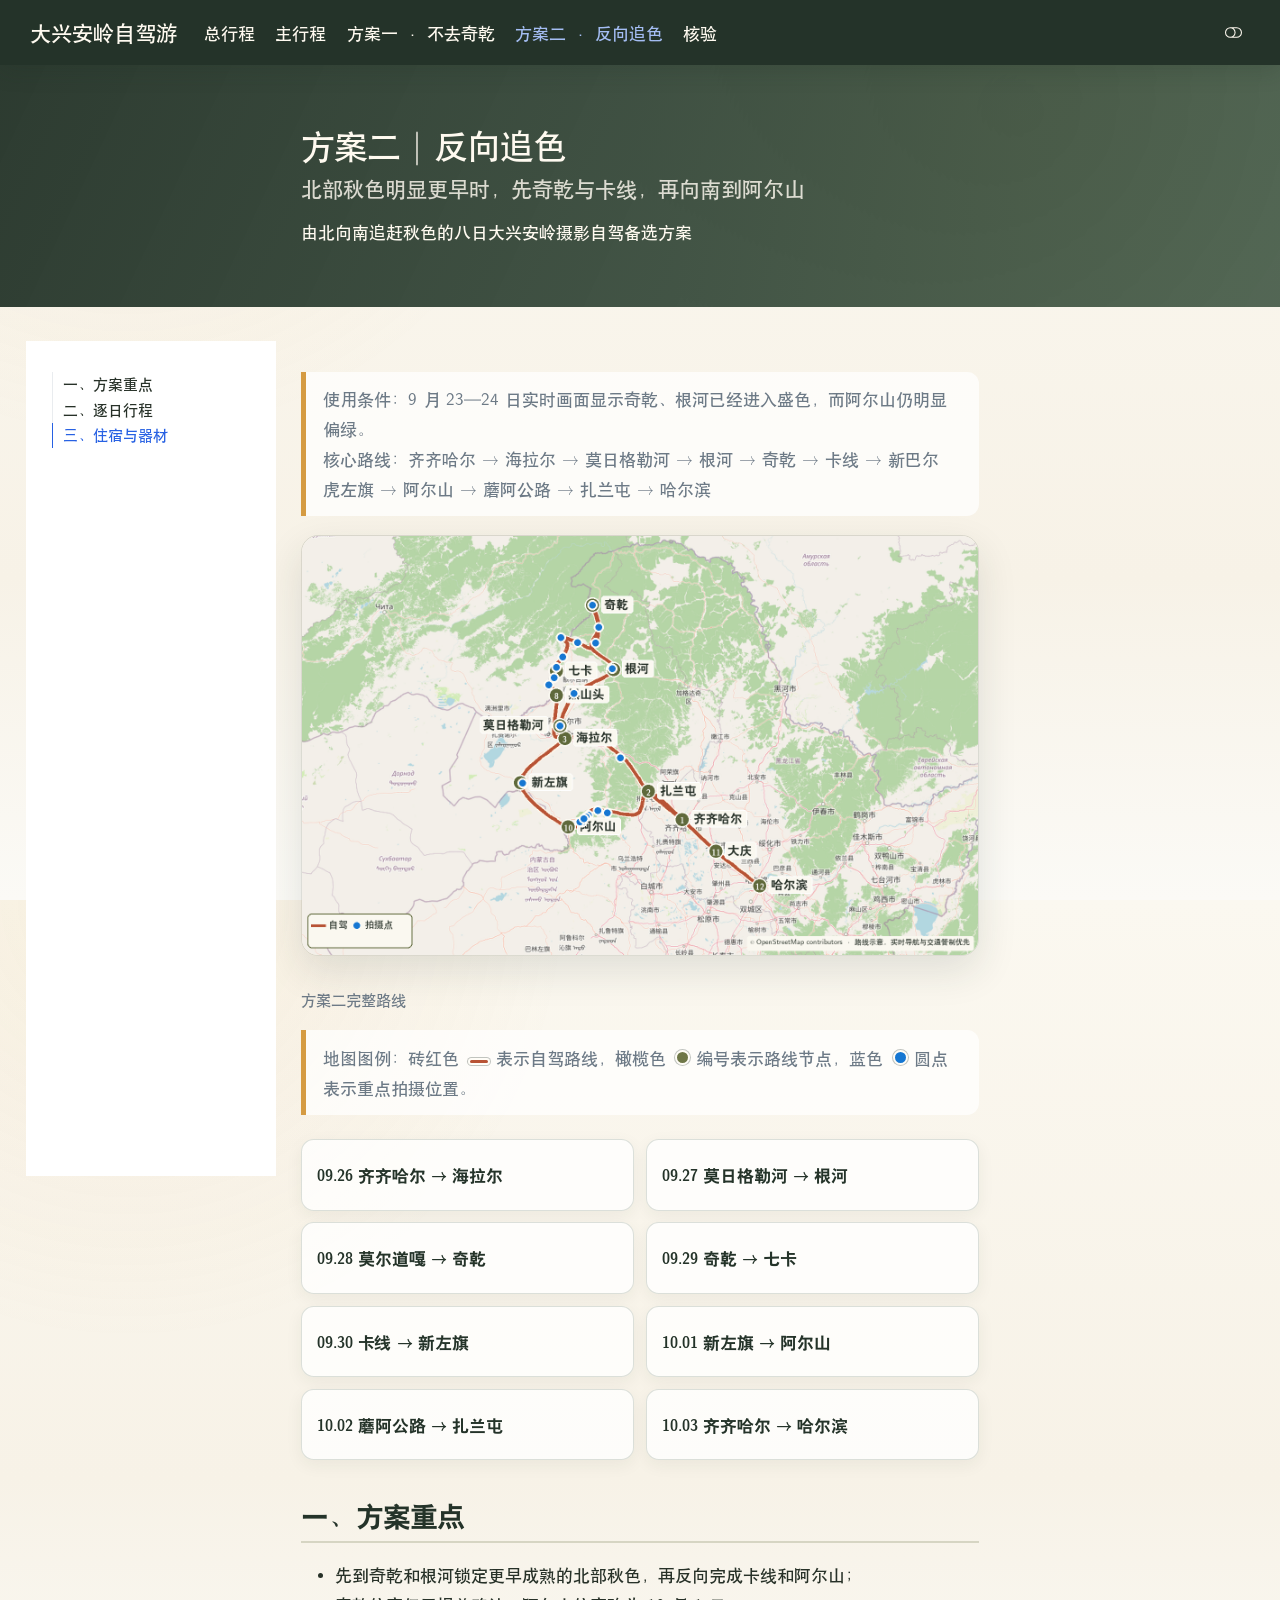
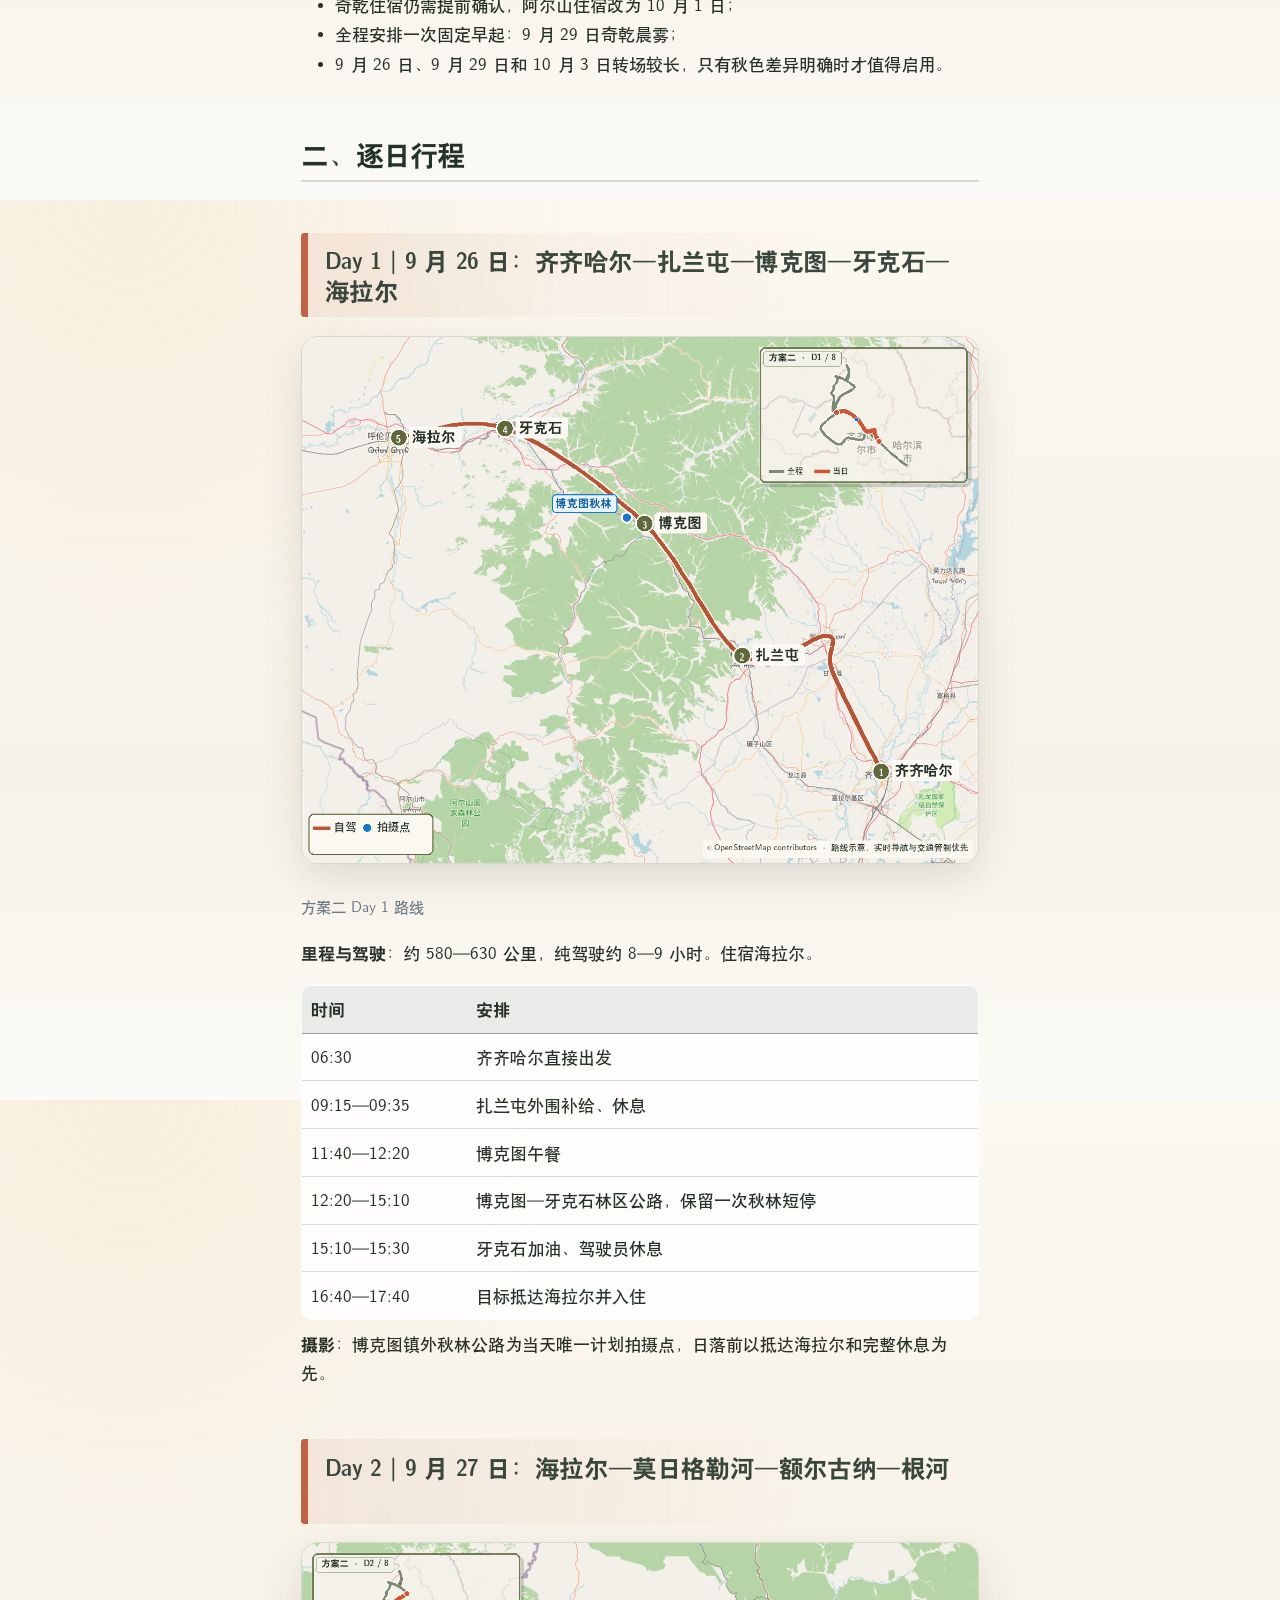
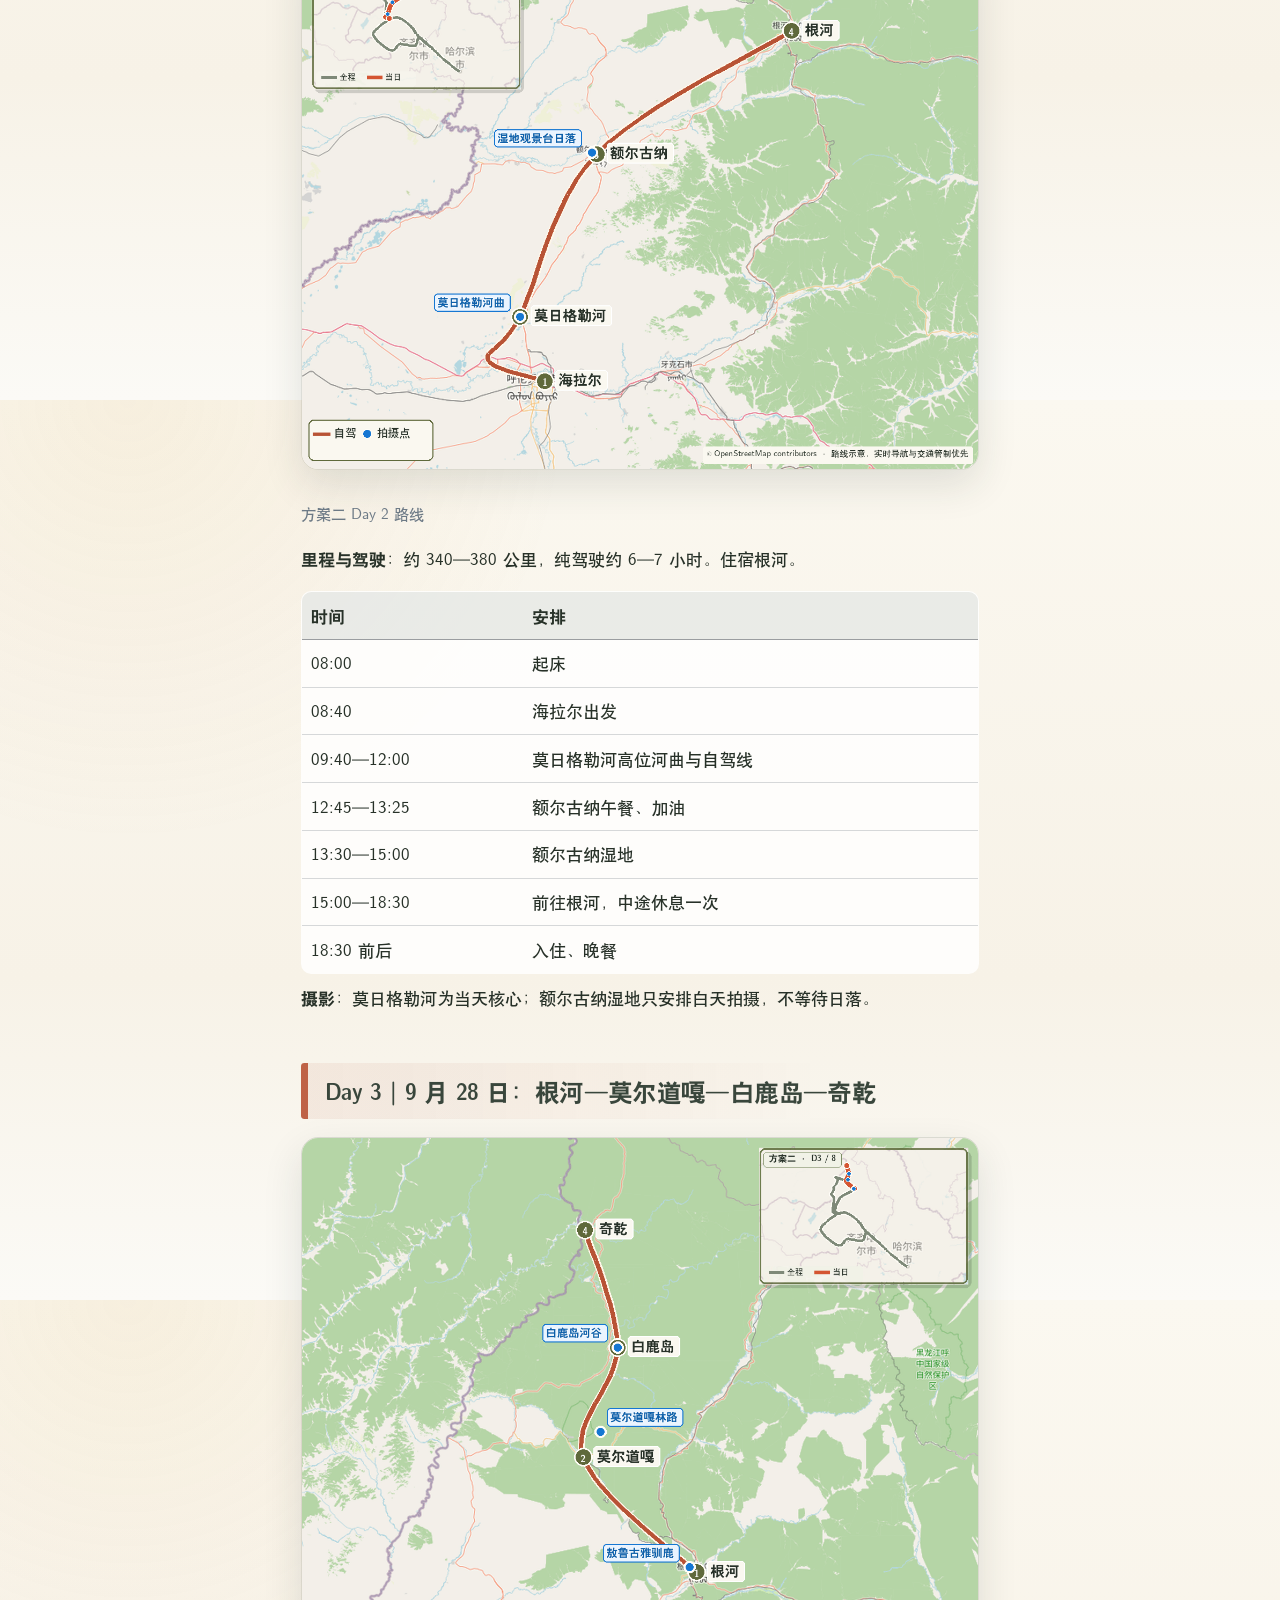
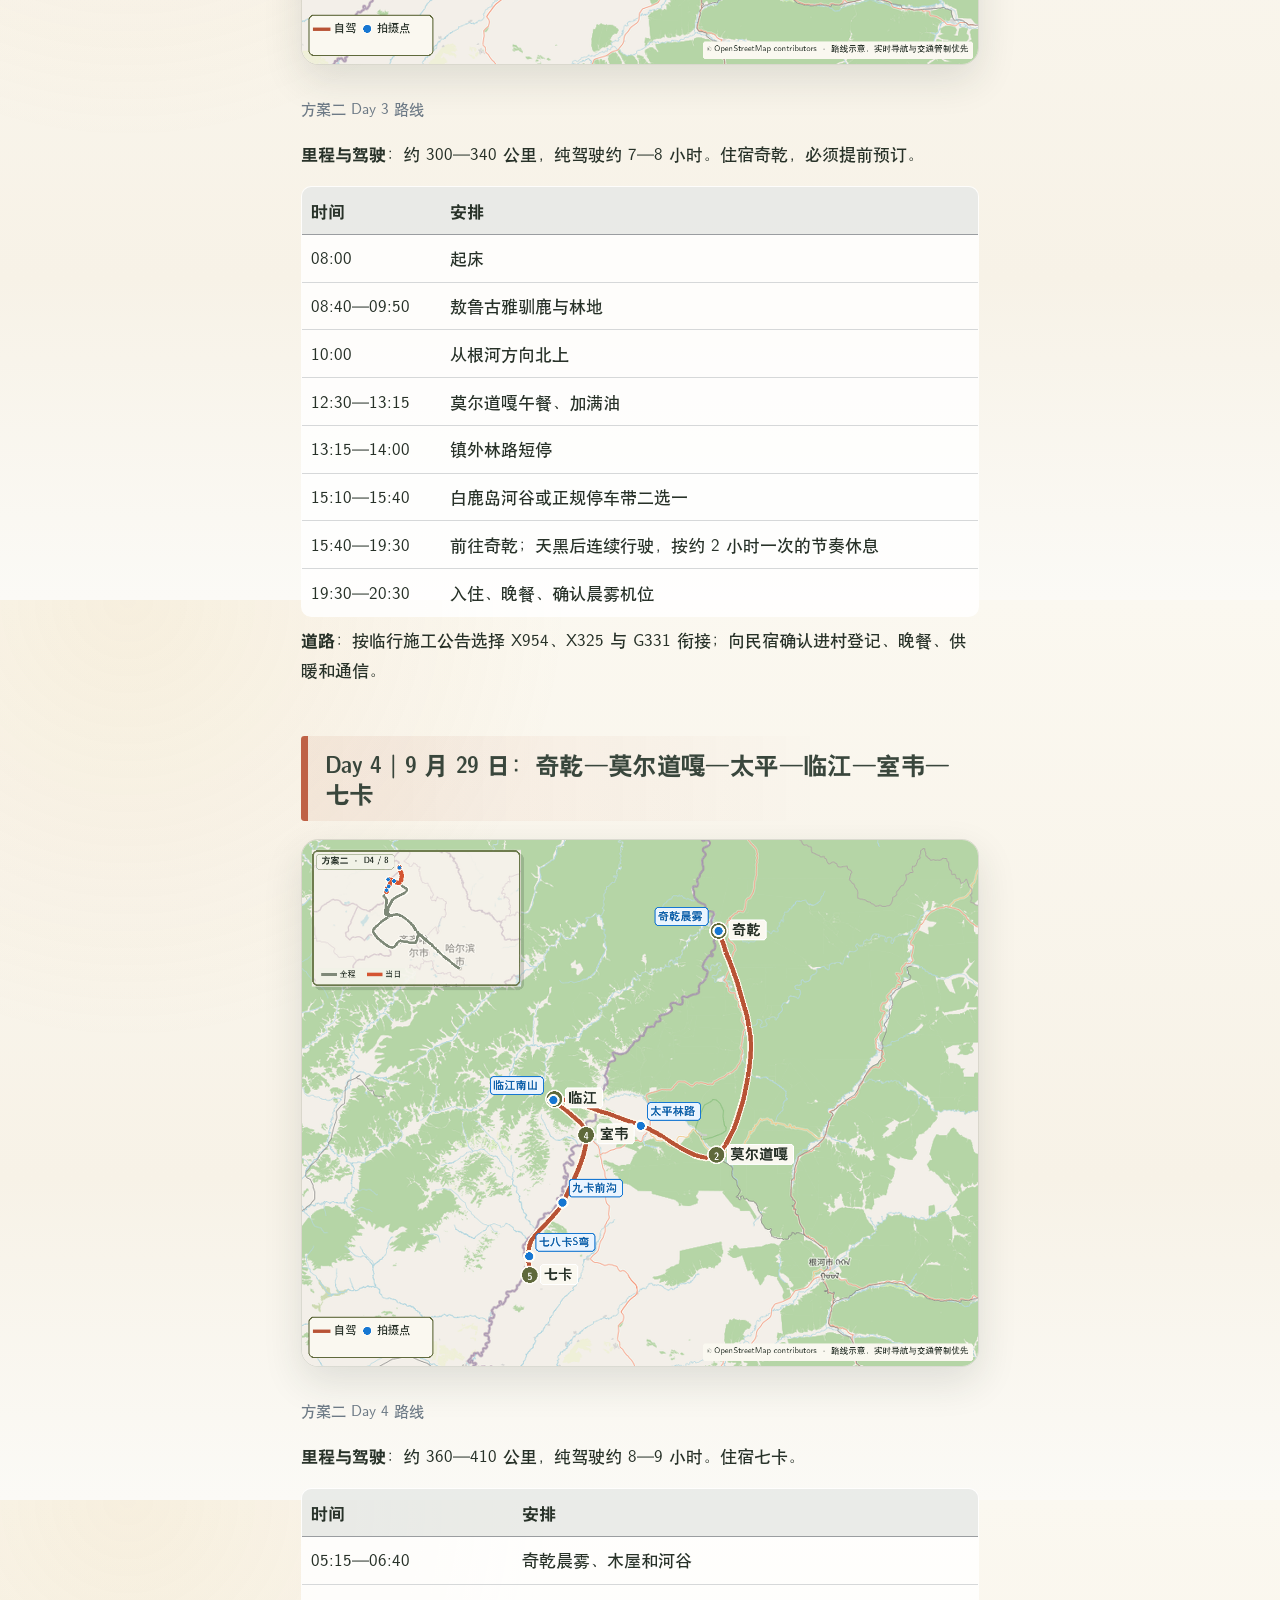
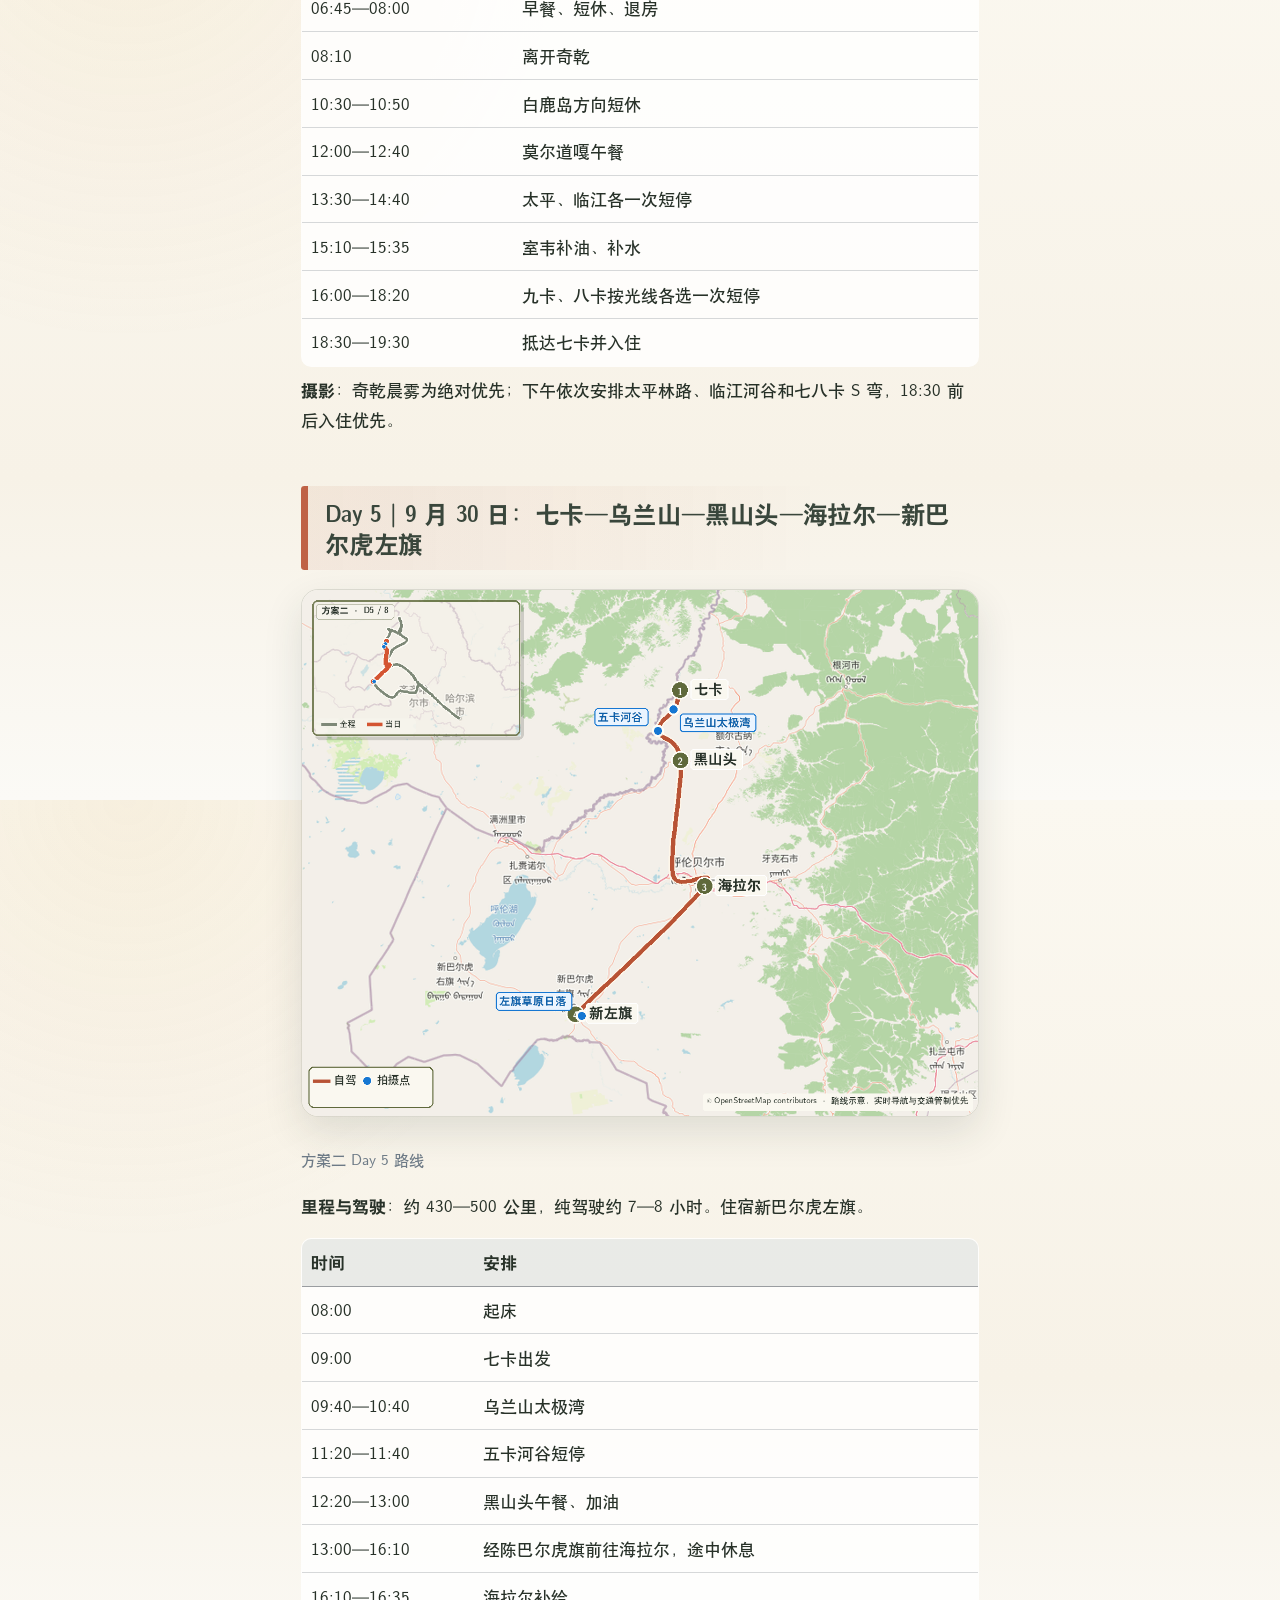
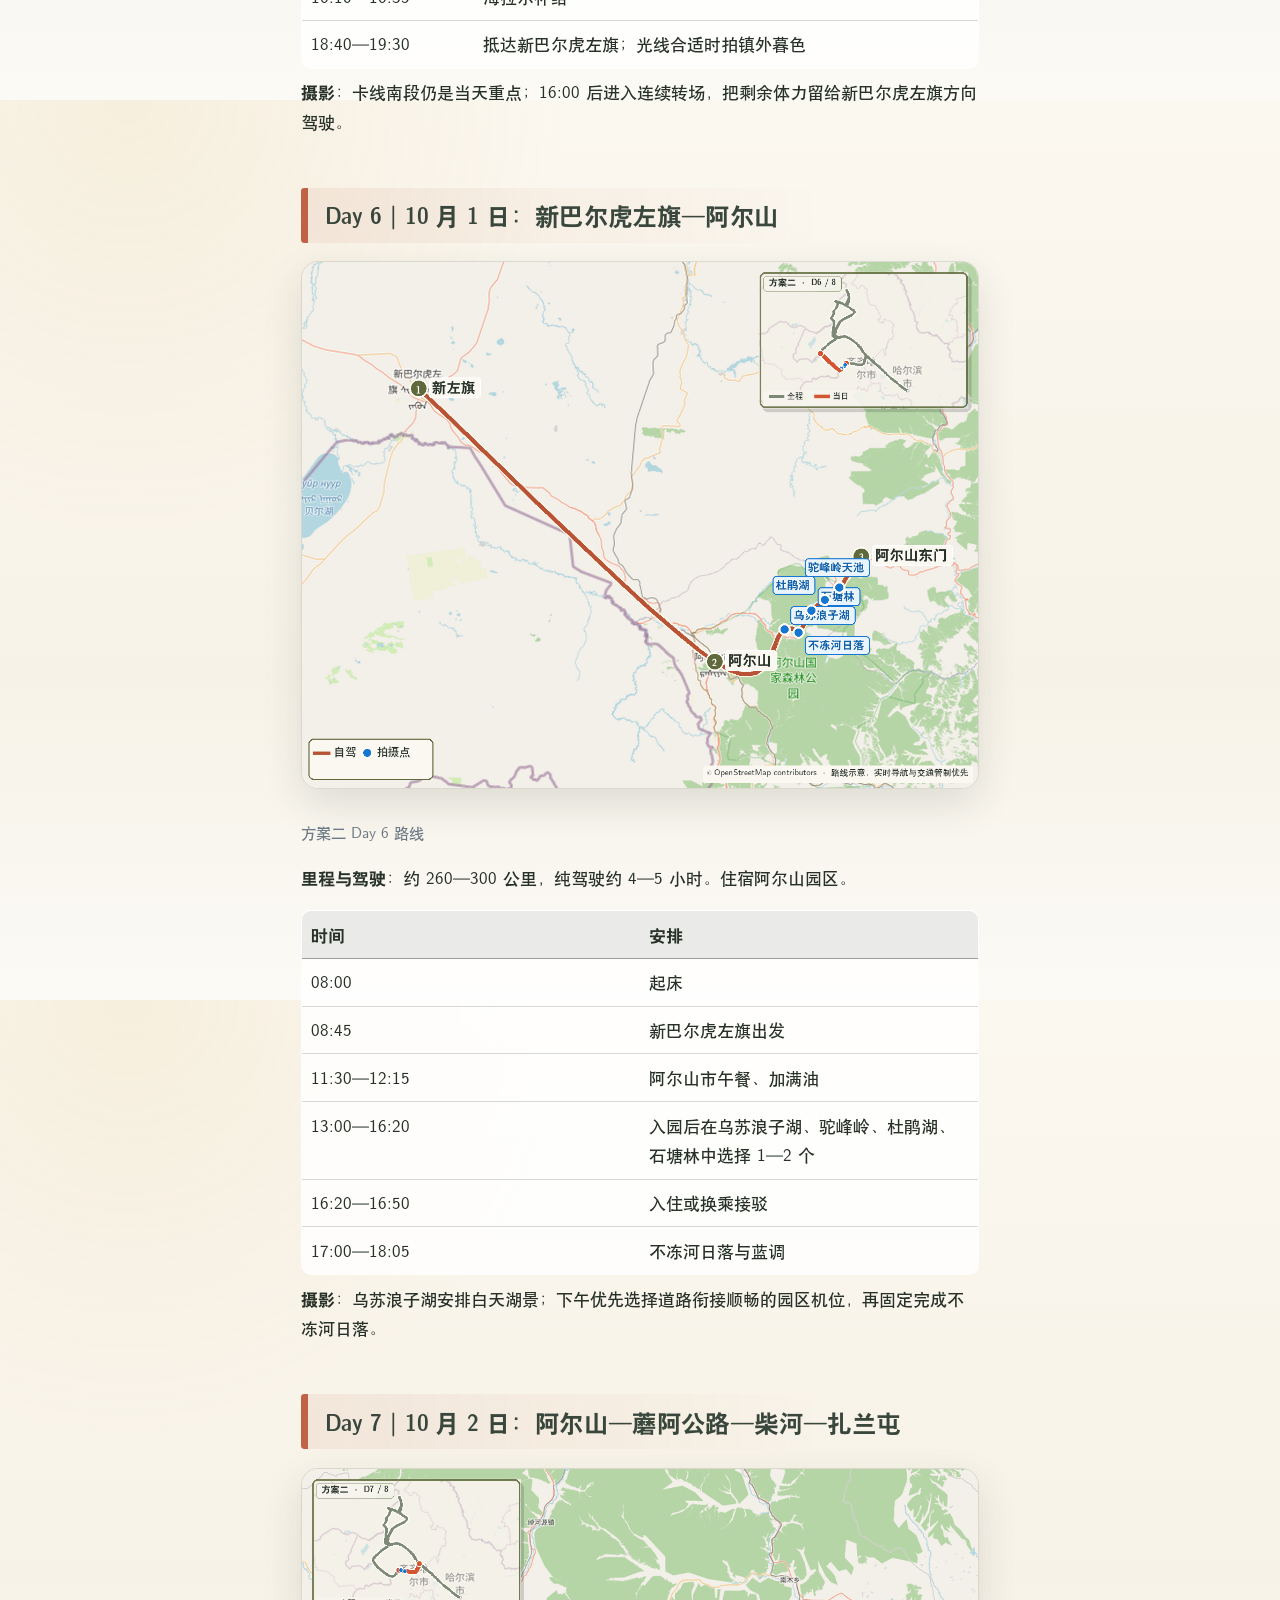
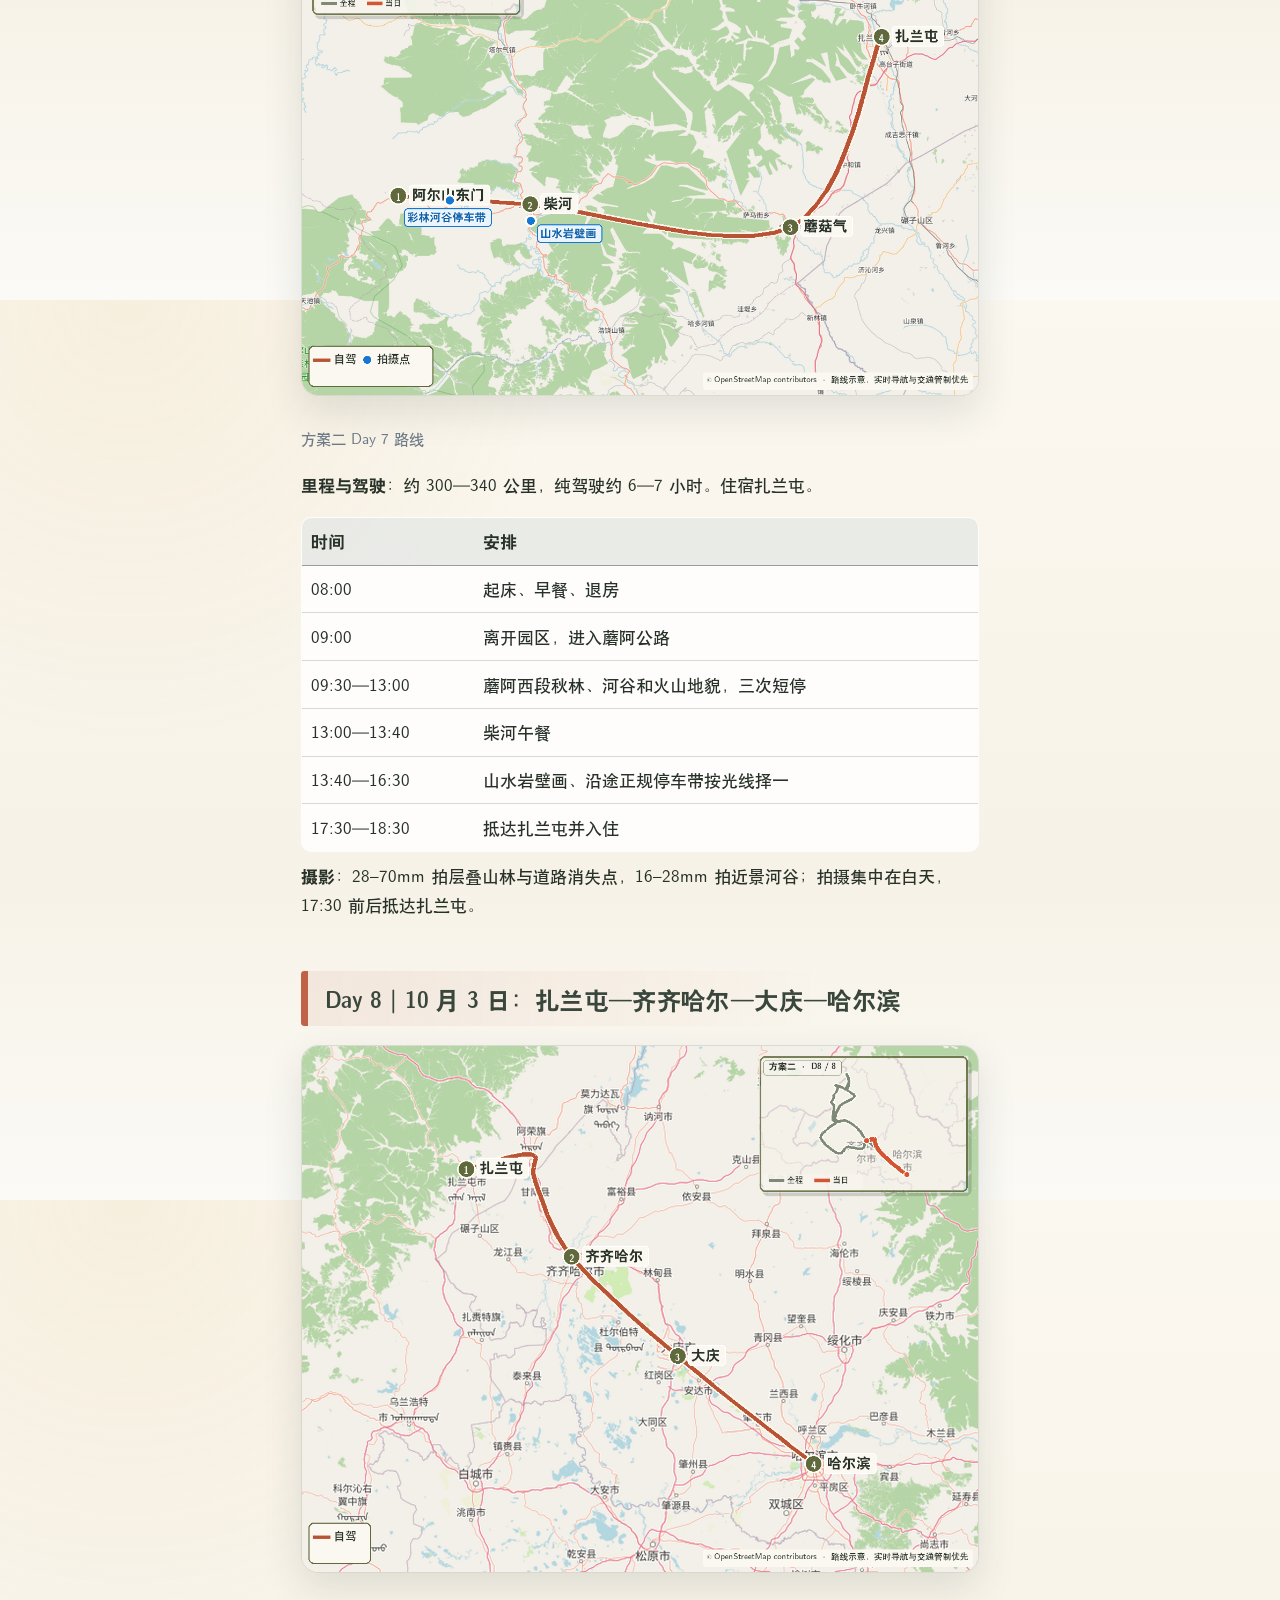
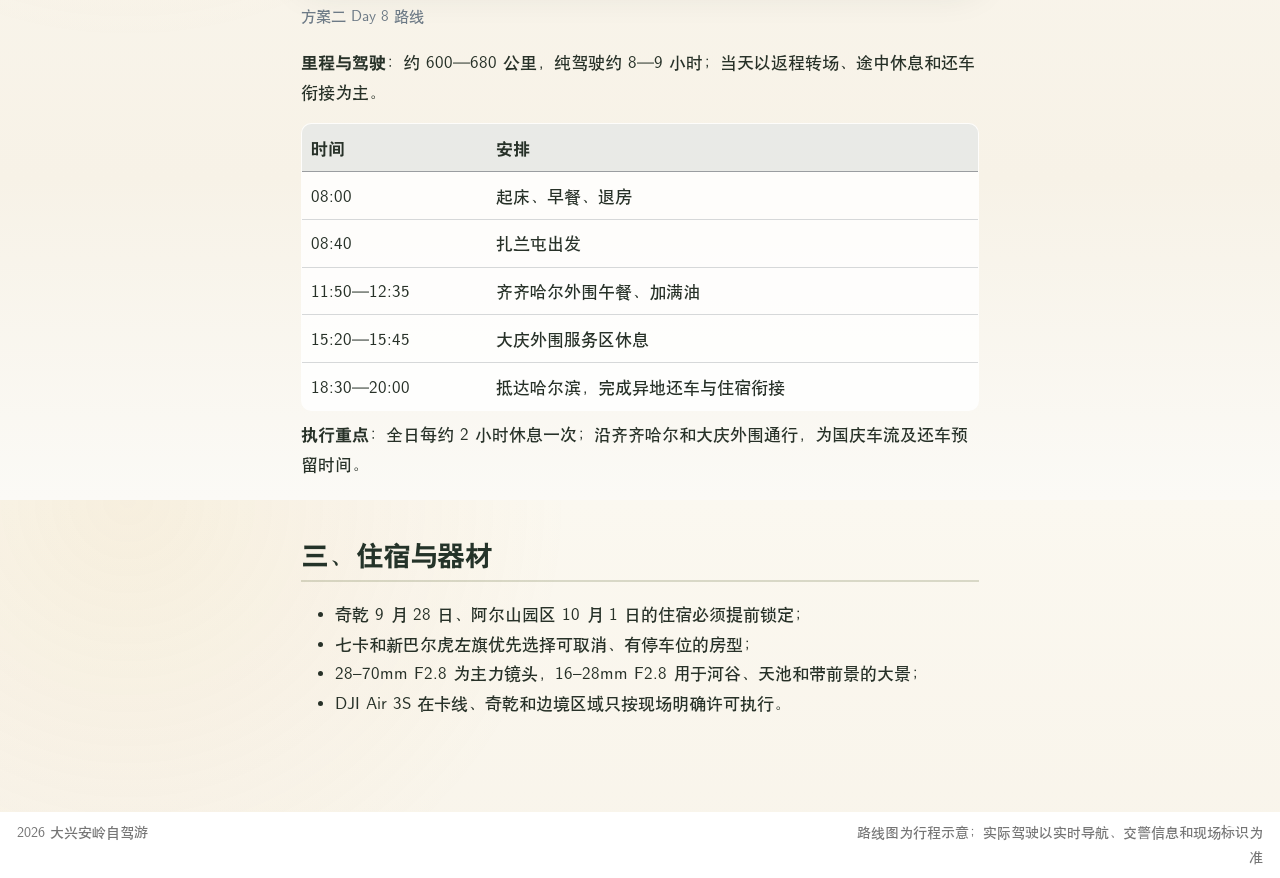
==== option-reverse.html @ 149802c1 "Built site for gh-pages" ====
<!DOCTYPE html>
<html xmlns="http://www.w3.org/1999/xhtml" lang="zh-Hans" xml:lang="zh-Hans"><head>

<meta charset="utf-8">
<meta name="generator" content="quarto-1.10.18">

<meta name="viewport" content="width=device-width, initial-scale=1.0, user-scalable=yes">

<meta name="description" content="由北向南追赶秋色的八日大兴安岭摄影自驾备选方案">

<title>方案二｜反向追色 – 大兴安岭自驾游</title>
<style>
/* Default styles provided by pandoc.
** See https://pandoc.org/MANUAL.html#variables-for-html for config info.
*/
span.smallcaps{font-variant: small-caps;}
div.columns{display: flex; gap: 1.5em;}
div.column{flex: auto;}
@media screen {
div.columns{gap: min(4vw, 1.5em);}
div.column{overflow-x: auto;}
}
div.hanging-indent{margin-left: 1.5em; text-indent: -1.5em;}
ul.task-list{list-style: none;}
ul.task-list li input[type="checkbox"] {
  width: 0.8em;
  margin: 0 0.8em 0.2em -1em; /* quarto-specific, see https://github.com/quarto-dev/quarto-cli/issues/4556 */ 
  vertical-align: middle;
}
</style>


<script src="site_libs/quarto-nav/quarto-nav.js"></script>
<script src="site_libs/clipboard/clipboard.min.js"></script>
<script src="site_libs/quarto-search/autocomplete.umd.js"></script>
<script src="site_libs/quarto-search/fuse.min.js"></script>
<script src="site_libs/quarto-search/quarto-search.js"></script>
<meta name="quarto:offset" content="./">
<script src="site_libs/quarto-html/quarto.js" type="module"></script>
<script src="site_libs/quarto-html/tabsets/tabsets.js" type="module"></script>
<script src="site_libs/quarto-html/popper.min.js"></script>
<script src="site_libs/quarto-html/tippy.umd.min.js"></script>
<script src="site_libs/quarto-html/anchor.min.js"></script>
<link href="site_libs/quarto-html/tippy.css" rel="stylesheet">
<link href="site_libs/quarto-html/quarto-syntax-highlighting-64a204ab8560d761af7679ceaba22944.css" rel="stylesheet" class="quarto-color-scheme" id="quarto-text-highlighting-styles">
<link href="site_libs/quarto-html/quarto-syntax-highlighting-dark-b85bc7c33db8c58e0ec93c3465666fed.css" rel="stylesheet" class="quarto-color-scheme quarto-color-alternate" id="quarto-text-highlighting-styles">
<link href="site_libs/quarto-html/quarto-syntax-highlighting-64a204ab8560d761af7679ceaba22944.css" rel="stylesheet" class="quarto-color-scheme-extra" id="quarto-text-highlighting-styles">
<script src="site_libs/bootstrap/bootstrap.min.js"></script>
<link href="site_libs/bootstrap/bootstrap-icons.css" rel="stylesheet">
<link href="site_libs/bootstrap/bootstrap-35e95daa4a7c3c14acdfd56da050486c.min.css" rel="stylesheet" append-hash="true" class="quarto-color-scheme" id="quarto-bootstrap" data-mode="light">
<link href="site_libs/bootstrap/bootstrap-dark-3692cf979e7d7e62a439ab4009c5af64.min.css" rel="stylesheet" append-hash="true" class="quarto-color-scheme quarto-color-alternate" id="quarto-bootstrap" data-mode="dark">
<link href="site_libs/bootstrap/bootstrap-35e95daa4a7c3c14acdfd56da050486c.min.css" rel="stylesheet" append-hash="true" class="quarto-color-scheme-extra" id="quarto-bootstrap" data-mode="light">
<script src="site_libs/quarto-contrib/glightbox/glightbox.min.js"></script>
<link href="site_libs/quarto-contrib/glightbox/glightbox.min.css" rel="stylesheet">
<link href="site_libs/quarto-contrib/glightbox/lightbox.css" rel="stylesheet">
<script id="quarto-search-options" type="application/json">{
  "location": "navbar",
  "copy-button": false,
  "collapse-after": 3,
  "panel-placement": "end",
  "type": "overlay",
  "limit": 50,
  "keyboard-shortcut": [
    "f",
    "/",
    "s"
  ],
  "show-item-context": false,
  "language": {
    "search-no-results-text": "没有结果",
    "search-matching-documents-text": "匹配的文档",
    "search-copy-link-title": "复制搜索链接",
    "search-hide-matches-text": "隐藏其它匹配结果",
    "search-more-match-text": "更多匹配结果",
    "search-more-matches-text": "更多匹配结果",
    "search-clear-button-title": "清除",
    "search-text-placeholder": "",
    "search-detached-cancel-button-title": "取消",
    "search-submit-button-title": "提交",
    "search-label": "搜索"
  }
}</script>
<style>html{ scroll-behavior: smooth; }</style>


<link rel="stylesheet" href="styles.css">
</head>

<body class="floating nav-fixed quarto-light"><script id="quarto-html-before-body" type="application/javascript">
    const toggleBodyColorMode = (bsSheetEl) => {
      const mode = bsSheetEl.getAttribute("data-mode");
      const bodyEl = window.document.querySelector("body");
      if (mode === "dark") {
        bodyEl.classList.add("quarto-dark");
        bodyEl.classList.remove("quarto-light");
      } else {
        bodyEl.classList.add("quarto-light");
        bodyEl.classList.remove("quarto-dark");
      }
    }
    const toggleBodyColorPrimary = () => {
      const bsSheetEl = window.document.querySelector("link#quarto-bootstrap:not([rel=disabled-stylesheet])");
      if (bsSheetEl) {
        toggleBodyColorMode(bsSheetEl);
      }
    }
    const setColorSchemeToggle = (alternate) => {
      const toggles = window.document.querySelectorAll('.quarto-color-scheme-toggle');
      for (let i=0; i < toggles.length; i++) {
        const toggle = toggles[i];
        if (toggle) {
          if (alternate) {
            toggle.classList.add("alternate");
          } else {
            toggle.classList.remove("alternate");
          }
        }
      }
    };
    const toggleColorMode = (alternate) => {
      // Switch the stylesheets
      const primaryStylesheets = window.document.querySelectorAll('link.quarto-color-scheme:not(.quarto-color-alternate)');
      const alternateStylesheets = window.document.querySelectorAll('link.quarto-color-scheme.quarto-color-alternate');
      manageTransitions('#quarto-margin-sidebar .nav-link', false);
      if (alternate) {
        // note: dark is layered on light, we don't disable primary!
        enableStylesheet(alternateStylesheets);
        for (const sheetNode of alternateStylesheets) {
          if (sheetNode.id === "quarto-bootstrap") {
            toggleBodyColorMode(sheetNode);
          }
        }
      } else {
        disableStylesheet(alternateStylesheets);
        enableStylesheet(primaryStylesheets)
        toggleBodyColorPrimary();
      }
      manageTransitions('#quarto-margin-sidebar .nav-link', true);
      // Switch the toggles
      setColorSchemeToggle(alternate)
      // Hack to workaround the fact that safari doesn't
      // properly recolor the scrollbar when toggling (#1455)
      if (navigator.userAgent.indexOf('Safari') > 0 && navigator.userAgent.indexOf('Chrome') == -1) {
        manageTransitions("body", false);
        window.scrollTo(0, 1);
        setTimeout(() => {
          window.scrollTo(0, 0);
          manageTransitions("body", true);
        }, 40);
      }
    }
    const disableStylesheet = (stylesheets) => {
      for (let i=0; i < stylesheets.length; i++) {
        const stylesheet = stylesheets[i];
        stylesheet.rel = 'disabled-stylesheet';
      }
    }
    const enableStylesheet = (stylesheets) => {
      for (let i=0; i < stylesheets.length; i++) {
        const stylesheet = stylesheets[i];
        if(stylesheet.rel !== 'stylesheet') { // for Chrome, which will still FOUC without this check
          stylesheet.rel = 'stylesheet';
        }
      }
    }
    const manageTransitions = (selector, allowTransitions) => {
      const els = window.document.querySelectorAll(selector);
      for (let i=0; i < els.length; i++) {
        const el = els[i];
        if (allowTransitions) {
          el.classList.remove('notransition');
        } else {
          el.classList.add('notransition');
        }
      }
    }
    const isFileUrl = () => {
      return window.location.protocol === 'file:';
    }
    const hasAlternateSentinel = () => {
      let styleSentinel = getColorSchemeSentinel();
      if (styleSentinel !== null) {
        return styleSentinel === "alternate";
      } else {
        return false;
      }
    }
    const setStyleSentinel = (alternate) => {
      const value = alternate ? "alternate" : "default";
      if (!isFileUrl()) {
        window.localStorage.setItem("quarto-color-scheme", value);
      } else {
        localAlternateSentinel = value;
      }
    }
    const getColorSchemeSentinel = () => {
      if (!isFileUrl()) {
        const storageValue = window.localStorage.getItem("quarto-color-scheme");
        return storageValue != null ? storageValue : localAlternateSentinel;
      } else {
        return localAlternateSentinel;
      }
    }
    const toggleGiscusIfUsed = (isAlternate, darkModeDefault) => {
      const baseTheme = document.querySelector('#giscus-base-theme')?.value ?? 'light';
      const alternateTheme = document.querySelector('#giscus-alt-theme')?.value ?? 'dark';
      let newTheme = '';
      if(authorPrefersDark) {
        newTheme = isAlternate ? baseTheme : alternateTheme;
      } else {
        newTheme = isAlternate ? alternateTheme : baseTheme;
      }
      const changeGiscusTheme = () => {
        // From: https://github.com/giscus/giscus/issues/336
        const sendMessage = (message) => {
          const iframe = document.querySelector('iframe.giscus-frame');
          if (!iframe) return;
          iframe.contentWindow.postMessage({ giscus: message }, 'https://giscus.app');
        }
        sendMessage({
          setConfig: {
            theme: newTheme
          }
        });
      }
      const isGiscussLoaded = window.document.querySelector('iframe.giscus-frame') !== null;
      if (isGiscussLoaded) {
        changeGiscusTheme();
      }
    };
    const authorPrefersDark = false;
    const darkModeDefault = authorPrefersDark;
      document.querySelector('link#quarto-text-highlighting-styles.quarto-color-scheme-extra').rel = 'disabled-stylesheet';
      document.querySelector('link#quarto-bootstrap.quarto-color-scheme-extra').rel = 'disabled-stylesheet';
    let localAlternateSentinel = darkModeDefault ? 'alternate' : 'default';
    // Dark / light mode switch
    window.quartoToggleColorScheme = () => {
      // Read the current dark / light value
      let toAlternate = !hasAlternateSentinel();
      toggleColorMode(toAlternate);
      setStyleSentinel(toAlternate);
      toggleGiscusIfUsed(toAlternate, darkModeDefault);
      window.dispatchEvent(new Event('resize'));
    };
    // Switch to dark mode if need be
    if (hasAlternateSentinel()) {
      toggleColorMode(true);
    } else {
      toggleColorMode(false);
    }
  </script>

<div id="quarto-search-results"></div>
  <header id="quarto-header" class="headroom fixed-top quarto-banner">
    <nav class="navbar navbar-expand-lg " data-bs-theme="dark">
      <div class="navbar-container container-fluid">
      <div class="navbar-brand-container mx-auto">
    <a class="navbar-brand" href="./index.html">
    <span class="navbar-title">大兴安岭自驾游</span>
    </a>
  </div>
            <div id="quarto-search" class="" title="搜索"></div>
          <button class="navbar-toggler" type="button" data-bs-toggle="collapse" data-bs-target="#navbarCollapse" aria-controls="navbarCollapse" role="menu" aria-expanded="false" aria-label="展开或折叠导航栏" onclick="if (window.quartoToggleHeadroom) { window.quartoToggleHeadroom(); }">
  <span class="navbar-toggler-icon"></span>
</button>
          <div class="collapse navbar-collapse" id="navbarCollapse">
            <ul class="navbar-nav navbar-nav-scroll me-auto">
  <li class="nav-item">
    <a class="nav-link" href="./index.html"> 
<span class="menu-text">总行程</span></a>
  </li>  
  <li class="nav-item">
    <a class="nav-link" href="./primary.html"> 
<span class="menu-text">主行程</span></a>
  </li>  
  <li class="nav-item">
    <a class="nav-link" href="./option-skip-qiqian.html"> 
<span class="menu-text">方案一 · 不去奇乾</span></a>
  </li>  
  <li class="nav-item">
    <a class="nav-link active" href="./option-reverse.html" aria-current="page"> 
<span class="menu-text">方案二 · 反向追色</span></a>
  </li>  
  <li class="nav-item">
    <a class="nav-link" href="./sources.html"> 
<span class="menu-text">核验</span></a>
  </li>  
</ul>
          </div> <!-- /navcollapse -->
            <div class="quarto-navbar-tools">
  <a href="" class="quarto-color-scheme-toggle quarto-navigation-tool  px-1" onclick="window.quartoToggleColorScheme(); return false;" title="切换深色模式"><i class="bi"></i></a>
</div>
      </div> <!-- /container-fluid -->
    </nav>
</header>
<!-- content -->
<header id="title-block-header" class="quarto-title-block default toc-left page-columns page-full">
  <div class="quarto-title-banner page-columns page-full">
    <div class="quarto-title column-body">
      <h1 class="title">方案二｜反向追色</h1>
            <p class="subtitle lead">北部秋色明显更早时，先奇乾与卡线，再向南到阿尔山</p>
                  <div>
        <div class="description">
          由北向南追赶秋色的八日大兴安岭摄影自驾备选方案
        </div>
      </div>
                </div>
  </div>
    
  
  <div class="quarto-title-meta">

      
    
      
    </div>
    
  
  </header><div id="quarto-content" class="quarto-container page-columns page-rows-contents page-layout-article page-navbar">
<!-- sidebar -->
  <nav id="quarto-sidebar" class="sidebar collapse collapse-horizontal quarto-sidebar-collapse-item sidebar-navigation floating overflow-auto">
    <nav id="TOC" role="doc-toc" class="toc-active">
    <h2 id="toc-title">该页面内容</h2>
   
  <ul>
  <li><a href="#一方案重点" id="toc-一方案重点" class="nav-link active" data-scroll-target="#一方案重点">一、方案重点</a></li>
  <li><a href="#二逐日行程" id="toc-二逐日行程" class="nav-link" data-scroll-target="#二逐日行程">二、逐日行程</a>
  <ul class="collapse">
  <li><a href="#reverse-day-1" id="toc-reverse-day-1" class="nav-link" data-scroll-target="#reverse-day-1">Day 1｜9 月 26 日：齐齐哈尔—扎兰屯—博克图—牙克石—海拉尔</a></li>
  <li><a href="#reverse-day-2" id="toc-reverse-day-2" class="nav-link" data-scroll-target="#reverse-day-2">Day 2｜9 月 27 日：海拉尔—莫日格勒河—额尔古纳—根河</a></li>
  <li><a href="#reverse-day-3" id="toc-reverse-day-3" class="nav-link" data-scroll-target="#reverse-day-3">Day 3｜9 月 28 日：根河—莫尔道嘎—白鹿岛—奇乾</a></li>
  <li><a href="#reverse-day-4" id="toc-reverse-day-4" class="nav-link" data-scroll-target="#reverse-day-4">Day 4｜9 月 29 日：奇乾—莫尔道嘎—太平—临江—室韦—七卡</a></li>
  <li><a href="#reverse-day-5" id="toc-reverse-day-5" class="nav-link" data-scroll-target="#reverse-day-5">Day 5｜9 月 30 日：七卡—乌兰山—黑山头—海拉尔—新巴尔虎左旗</a></li>
  <li><a href="#reverse-day-6" id="toc-reverse-day-6" class="nav-link" data-scroll-target="#reverse-day-6">Day 6｜10 月 1 日：新巴尔虎左旗—阿尔山</a></li>
  <li><a href="#reverse-day-7" id="toc-reverse-day-7" class="nav-link" data-scroll-target="#reverse-day-7">Day 7｜10 月 2 日：阿尔山—蘑阿公路—柴河—扎兰屯</a></li>
  <li><a href="#reverse-day-8" id="toc-reverse-day-8" class="nav-link" data-scroll-target="#reverse-day-8">Day 8｜10 月 3 日：扎兰屯—齐齐哈尔—大庆—哈尔滨</a></li>
  </ul></li>
  <li><a href="#三住宿与器材" id="toc-三住宿与器材" class="nav-link" data-scroll-target="#三住宿与器材">三、住宿与器材</a></li>
  </ul>
</nav>
</nav>
<div id="quarto-sidebar-glass" class="quarto-sidebar-collapse-item" data-bs-toggle="collapse" data-bs-target=".quarto-sidebar-collapse-item"></div>
<!-- margin-sidebar -->
    <div id="quarto-margin-sidebar" class="sidebar margin-sidebar zindex-bottom">
    </div>
<!-- main -->
<main class="content quarto-banner-title-block" id="quarto-document-content">






<blockquote class="blockquote">
<p>使用条件：9 月 23—24 日实时画面显示奇乾、根河已经进入盛色，而阿尔山仍明显偏绿。<br> 核心路线：齐齐哈尔 → 海拉尔 → 莫日格勒河 → 根河 → 奇乾 → 卡线 → 新巴尔虎左旗 → 阿尔山 → 蘑阿公路 → 扎兰屯 → 哈尔滨</p>
</blockquote>
<div class="quarto-figure quarto-figure-center">
<figure class="figure">
<p><a href="figures/maps/reverse_overview.png" class="lightbox" data-gallery="quarto-lightbox-gallery-1" title="方案二完整路线"><img src="figures/maps/reverse_overview.png" class="route-map img-fluid figure-img" alt="从齐齐哈尔先到海拉尔、根河和奇乾，再反向经过卡线、阿尔山和蘑阿公路到哈尔滨的路线图"></a></p>
<figcaption>方案二完整路线</figcaption>
</figure>
</div>
<blockquote class="blockquote">
<p>地图图例：砖红色 <span class="legend-swatch legend-route" aria-label="砖红色路线图标"></span> 表示自驾路线，橄榄色 <span class="legend-swatch legend-node" aria-label="橄榄色节点图标"></span> 编号表示路线节点，蓝色 <span class="legend-swatch legend-photo" aria-label="蓝色拍摄点图标"></span> 圆点表示重点拍摄位置。</p>
</blockquote>
<div class="route-strip">
<p><a href="#reverse-day-1">09.26 齐齐哈尔 → 海拉尔</a> <a href="#reverse-day-2">09.27 莫日格勒河 → 根河</a> <a href="#reverse-day-3">09.28 莫尔道嘎 → 奇乾</a> <a href="#reverse-day-4">09.29 奇乾 → 七卡</a> <a href="#reverse-day-5">09.30 卡线 → 新左旗</a> <a href="#reverse-day-6">10.01 新左旗 → 阿尔山</a> <a href="#reverse-day-7">10.02 蘑阿公路 → 扎兰屯</a> <a href="#reverse-day-8">10.03 齐齐哈尔 → 哈尔滨</a></p>
</div>
<section id="一方案重点" class="level2">
<h2 class="anchored" data-anchor-id="一方案重点">一、方案重点</h2>
<ul>
<li>先到奇乾和根河锁定更早成熟的北部秋色，再反向完成卡线和阿尔山；</li>
<li>奇乾住宿仍需提前确认，阿尔山住宿改为 10 月 1 日；</li>
<li>全程安排一次固定早起：9 月 29 日奇乾晨雾；</li>
<li>9 月 26 日、9 月 29 日和 10 月 3 日转场较长，只有秋色差异明确时才值得启用。</li>
</ul>
</section>
<section id="二逐日行程" class="level2">
<h2 class="anchored" data-anchor-id="二逐日行程">二、逐日行程</h2>
<section id="reverse-day-1" class="level3">
<h3 class="anchored" data-anchor-id="reverse-day-1">Day 1｜9 月 26 日：齐齐哈尔—扎兰屯—博克图—牙克石—海拉尔</h3>
<div class="quarto-figure quarto-figure-center">
<figure class="figure">
<p><a href="figures/maps/r01.png" class="lightbox" data-gallery="quarto-lightbox-gallery-2" title="方案二 Day 1 路线"><img src="figures/maps/r01.png" class="route-map img-fluid figure-img" alt="方案二第一天齐齐哈尔经扎兰屯、博克图和牙克石到海拉尔路线图"></a></p>
<figcaption>方案二 Day 1 路线</figcaption>
</figure>
</div>
<p><strong>里程与驾驶</strong>：约 580—630 公里，纯驾驶约 8—9 小时。住宿海拉尔。</p>
<table class="caption-top table">
<thead>
<tr class="header">
<th>时间</th>
<th>安排</th>
</tr>
</thead>
<tbody>
<tr class="odd">
<td>06:30</td>
<td>齐齐哈尔直接出发</td>
</tr>
<tr class="even">
<td>09:15—09:35</td>
<td>扎兰屯外围补给、休息</td>
</tr>
<tr class="odd">
<td>11:40—12:20</td>
<td>博克图午餐</td>
</tr>
<tr class="even">
<td>12:20—15:10</td>
<td>博克图—牙克石林区公路，保留一次秋林短停</td>
</tr>
<tr class="odd">
<td>15:10—15:30</td>
<td>牙克石加油、驾驶员休息</td>
</tr>
<tr class="even">
<td>16:40—17:40</td>
<td>目标抵达海拉尔并入住</td>
</tr>
</tbody>
</table>
<p><strong>摄影</strong>：博克图镇外秋林公路为当天唯一计划拍摄点，日落前以抵达海拉尔和完整休息为先。</p>
</section>
<section id="reverse-day-2" class="level3">
<h3 class="anchored" data-anchor-id="reverse-day-2">Day 2｜9 月 27 日：海拉尔—莫日格勒河—额尔古纳—根河</h3>
<div class="quarto-figure quarto-figure-center">
<figure class="figure">
<p><a href="figures/maps/r02.png" class="lightbox" data-gallery="quarto-lightbox-gallery-3" title="方案二 Day 2 路线"><img src="figures/maps/r02.png" class="route-map img-fluid figure-img" alt="方案二第二天海拉尔经莫日格勒河和额尔古纳到根河路线图"></a></p>
<figcaption>方案二 Day 2 路线</figcaption>
</figure>
</div>
<p><strong>里程与驾驶</strong>：约 340—380 公里，纯驾驶约 6—7 小时。住宿根河。</p>
<table class="caption-top table">
<thead>
<tr class="header">
<th>时间</th>
<th>安排</th>
</tr>
</thead>
<tbody>
<tr class="odd">
<td>08:00</td>
<td>起床</td>
</tr>
<tr class="even">
<td>08:40</td>
<td>海拉尔出发</td>
</tr>
<tr class="odd">
<td>09:40—12:00</td>
<td>莫日格勒河高位河曲与自驾线</td>
</tr>
<tr class="even">
<td>12:45—13:25</td>
<td>额尔古纳午餐、加油</td>
</tr>
<tr class="odd">
<td>13:30—15:00</td>
<td>额尔古纳湿地</td>
</tr>
<tr class="even">
<td>15:00—18:30</td>
<td>前往根河，中途休息一次</td>
</tr>
<tr class="odd">
<td>18:30 前后</td>
<td>入住、晚餐</td>
</tr>
</tbody>
</table>
<p><strong>摄影</strong>：莫日格勒河为当天核心；额尔古纳湿地只安排白天拍摄，不等待日落。</p>
</section>
<section id="reverse-day-3" class="level3">
<h3 class="anchored" data-anchor-id="reverse-day-3">Day 3｜9 月 28 日：根河—莫尔道嘎—白鹿岛—奇乾</h3>
<div class="quarto-figure quarto-figure-center">
<figure class="figure">
<p><a href="figures/maps/r03.png" class="lightbox" data-gallery="quarto-lightbox-gallery-4" title="方案二 Day 3 路线"><img src="figures/maps/r03.png" class="route-map img-fluid figure-img" alt="方案二第三天根河经莫尔道嘎和白鹿岛到奇乾路线图"></a></p>
<figcaption>方案二 Day 3 路线</figcaption>
</figure>
</div>
<p><strong>里程与驾驶</strong>：约 300—340 公里，纯驾驶约 7—8 小时。住宿奇乾，必须提前预订。</p>
<table class="caption-top table">
<thead>
<tr class="header">
<th>时间</th>
<th>安排</th>
</tr>
</thead>
<tbody>
<tr class="odd">
<td>08:00</td>
<td>起床</td>
</tr>
<tr class="even">
<td>08:40—09:50</td>
<td>敖鲁古雅驯鹿与林地</td>
</tr>
<tr class="odd">
<td>10:00</td>
<td>从根河方向北上</td>
</tr>
<tr class="even">
<td>12:30—13:15</td>
<td>莫尔道嘎午餐、加满油</td>
</tr>
<tr class="odd">
<td>13:15—14:00</td>
<td>镇外林路短停</td>
</tr>
<tr class="even">
<td>15:10—15:40</td>
<td>白鹿岛河谷或正规停车带二选一</td>
</tr>
<tr class="odd">
<td>15:40—19:30</td>
<td>前往奇乾；天黑后连续行驶，按约 2 小时一次的节奏休息</td>
</tr>
<tr class="even">
<td>19:30—20:30</td>
<td>入住、晚餐、确认晨雾机位</td>
</tr>
</tbody>
</table>
<p><strong>道路</strong>：按临行施工公告选择 X954、X325 与 G331 衔接；向民宿确认进村登记、晚餐、供暖和通信。</p>
</section>
<section id="reverse-day-4" class="level3">
<h3 class="anchored" data-anchor-id="reverse-day-4">Day 4｜9 月 29 日：奇乾—莫尔道嘎—太平—临江—室韦—七卡</h3>
<div class="quarto-figure quarto-figure-center">
<figure class="figure">
<p><a href="figures/maps/r04.png" class="lightbox" data-gallery="quarto-lightbox-gallery-5" title="方案二 Day 4 路线"><img src="figures/maps/r04.png" class="route-map img-fluid figure-img" alt="方案二第四天奇乾经莫尔道嘎、太平、临江和室韦到七卡路线图"></a></p>
<figcaption>方案二 Day 4 路线</figcaption>
</figure>
</div>
<p><strong>里程与驾驶</strong>：约 360—410 公里，纯驾驶约 8—9 小时。住宿七卡。</p>
<table class="caption-top table">
<thead>
<tr class="header">
<th>时间</th>
<th>安排</th>
</tr>
</thead>
<tbody>
<tr class="odd">
<td>05:15—06:40</td>
<td>奇乾晨雾、木屋和河谷</td>
</tr>
<tr class="even">
<td>06:45—08:00</td>
<td>早餐、短休、退房</td>
</tr>
<tr class="odd">
<td>08:10</td>
<td>离开奇乾</td>
</tr>
<tr class="even">
<td>10:30—10:50</td>
<td>白鹿岛方向短休</td>
</tr>
<tr class="odd">
<td>12:00—12:40</td>
<td>莫尔道嘎午餐</td>
</tr>
<tr class="even">
<td>13:30—14:40</td>
<td>太平、临江各一次短停</td>
</tr>
<tr class="odd">
<td>15:10—15:35</td>
<td>室韦补油、补水</td>
</tr>
<tr class="even">
<td>16:00—18:20</td>
<td>九卡、八卡按光线各选一次短停</td>
</tr>
<tr class="odd">
<td>18:30—19:30</td>
<td>抵达七卡并入住</td>
</tr>
</tbody>
</table>
<p><strong>摄影</strong>：奇乾晨雾为绝对优先；下午依次安排太平林路、临江河谷和七八卡 S 弯，18:30 前后入住优先。</p>
</section>
<section id="reverse-day-5" class="level3">
<h3 class="anchored" data-anchor-id="reverse-day-5">Day 5｜9 月 30 日：七卡—乌兰山—黑山头—海拉尔—新巴尔虎左旗</h3>
<div class="quarto-figure quarto-figure-center">
<figure class="figure">
<p><a href="figures/maps/r05.png" class="lightbox" data-gallery="quarto-lightbox-gallery-6" title="方案二 Day 5 路线"><img src="figures/maps/r05.png" class="route-map img-fluid figure-img" alt="方案二第五天七卡沿卡线经黑山头和海拉尔到新巴尔虎左旗路线图"></a></p>
<figcaption>方案二 Day 5 路线</figcaption>
</figure>
</div>
<p><strong>里程与驾驶</strong>：约 430—500 公里，纯驾驶约 7—8 小时。住宿新巴尔虎左旗。</p>
<table class="caption-top table">
<thead>
<tr class="header">
<th>时间</th>
<th>安排</th>
</tr>
</thead>
<tbody>
<tr class="odd">
<td>08:00</td>
<td>起床</td>
</tr>
<tr class="even">
<td>09:00</td>
<td>七卡出发</td>
</tr>
<tr class="odd">
<td>09:40—10:40</td>
<td>乌兰山太极湾</td>
</tr>
<tr class="even">
<td>11:20—11:40</td>
<td>五卡河谷短停</td>
</tr>
<tr class="odd">
<td>12:20—13:00</td>
<td>黑山头午餐、加油</td>
</tr>
<tr class="even">
<td>13:00—16:10</td>
<td>经陈巴尔虎旗前往海拉尔，途中休息</td>
</tr>
<tr class="odd">
<td>16:10—16:35</td>
<td>海拉尔补给</td>
</tr>
<tr class="even">
<td>18:40—19:30</td>
<td>抵达新巴尔虎左旗；光线合适时拍镇外暮色</td>
</tr>
</tbody>
</table>
<p><strong>摄影</strong>：卡线南段仍是当天重点；16:00 后进入连续转场，把剩余体力留给新巴尔虎左旗方向驾驶。</p>
</section>
<section id="reverse-day-6" class="level3">
<h3 class="anchored" data-anchor-id="reverse-day-6">Day 6｜10 月 1 日：新巴尔虎左旗—阿尔山</h3>
<div class="quarto-figure quarto-figure-center">
<figure class="figure">
<p><a href="figures/maps/r06.png" class="lightbox" data-gallery="quarto-lightbox-gallery-7" title="方案二 Day 6 路线"><img src="figures/maps/r06.png" class="route-map img-fluid figure-img" alt="方案二第六天新巴尔虎左旗到阿尔山园区路线图"></a></p>
<figcaption>方案二 Day 6 路线</figcaption>
</figure>
</div>
<p><strong>里程与驾驶</strong>：约 260—300 公里，纯驾驶约 4—5 小时。住宿阿尔山园区。</p>
<table class="caption-top table">
<colgroup>
<col style="width: 50%">
<col style="width: 50%">
</colgroup>
<thead>
<tr class="header">
<th>时间</th>
<th>安排</th>
</tr>
</thead>
<tbody>
<tr class="odd">
<td>08:00</td>
<td>起床</td>
</tr>
<tr class="even">
<td>08:45</td>
<td>新巴尔虎左旗出发</td>
</tr>
<tr class="odd">
<td>11:30—12:15</td>
<td>阿尔山市午餐、加满油</td>
</tr>
<tr class="even">
<td>13:00—16:20</td>
<td>入园后在乌苏浪子湖、驼峰岭、杜鹃湖、石塘林中选择 1—2 个</td>
</tr>
<tr class="odd">
<td>16:20—16:50</td>
<td>入住或换乘接驳</td>
</tr>
<tr class="even">
<td>17:00—18:05</td>
<td>不冻河日落与蓝调</td>
</tr>
</tbody>
</table>
<p><strong>摄影</strong>：乌苏浪子湖安排白天湖景；下午优先选择道路衔接顺畅的园区机位，再固定完成不冻河日落。</p>
</section>
<section id="reverse-day-7" class="level3">
<h3 class="anchored" data-anchor-id="reverse-day-7">Day 7｜10 月 2 日：阿尔山—蘑阿公路—柴河—扎兰屯</h3>
<div class="quarto-figure quarto-figure-center">
<figure class="figure">
<p><a href="figures/maps/r07.png" class="lightbox" data-gallery="quarto-lightbox-gallery-8" title="方案二 Day 7 路线"><img src="figures/maps/r07.png" class="route-map img-fluid figure-img" alt="方案二第七天阿尔山经蘑阿公路、柴河和蘑菇气到扎兰屯路线图"></a></p>
<figcaption>方案二 Day 7 路线</figcaption>
</figure>
</div>
<p><strong>里程与驾驶</strong>：约 300—340 公里，纯驾驶约 6—7 小时。住宿扎兰屯。</p>
<table class="caption-top table">
<thead>
<tr class="header">
<th>时间</th>
<th>安排</th>
</tr>
</thead>
<tbody>
<tr class="odd">
<td>08:00</td>
<td>起床、早餐、退房</td>
</tr>
<tr class="even">
<td>09:00</td>
<td>离开园区，进入蘑阿公路</td>
</tr>
<tr class="odd">
<td>09:30—13:00</td>
<td>蘑阿西段秋林、河谷和火山地貌，三次短停</td>
</tr>
<tr class="even">
<td>13:00—13:40</td>
<td>柴河午餐</td>
</tr>
<tr class="odd">
<td>13:40—16:30</td>
<td>山水岩壁画、沿途正规停车带按光线择一</td>
</tr>
<tr class="even">
<td>17:30—18:30</td>
<td>抵达扎兰屯并入住</td>
</tr>
</tbody>
</table>
<p><strong>摄影</strong>：28–70mm 拍层叠山林与道路消失点，16–28mm 拍近景河谷；拍摄集中在白天，17:30 前后抵达扎兰屯。</p>
</section>
<section id="reverse-day-8" class="level3">
<h3 class="anchored" data-anchor-id="reverse-day-8">Day 8｜10 月 3 日：扎兰屯—齐齐哈尔—大庆—哈尔滨</h3>
<div class="quarto-figure quarto-figure-center">
<figure class="figure">
<p><a href="figures/maps/r08.png" class="lightbox" data-gallery="quarto-lightbox-gallery-9" title="方案二 Day 8 路线"><img src="figures/maps/r08.png" class="route-map img-fluid figure-img" alt="方案二第八天扎兰屯经齐齐哈尔和大庆到哈尔滨路线图"></a></p>
<figcaption>方案二 Day 8 路线</figcaption>
</figure>
</div>
<p><strong>里程与驾驶</strong>：约 600—680 公里，纯驾驶约 8—9 小时；当天以返程转场、途中休息和还车衔接为主。</p>
<table class="caption-top table">
<thead>
<tr class="header">
<th>时间</th>
<th>安排</th>
</tr>
</thead>
<tbody>
<tr class="odd">
<td>08:00</td>
<td>起床、早餐、退房</td>
</tr>
<tr class="even">
<td>08:40</td>
<td>扎兰屯出发</td>
</tr>
<tr class="odd">
<td>11:50—12:35</td>
<td>齐齐哈尔外围午餐、加满油</td>
</tr>
<tr class="even">
<td>15:20—15:45</td>
<td>大庆外围服务区休息</td>
</tr>
<tr class="odd">
<td>18:30—20:00</td>
<td>抵达哈尔滨，完成异地还车与住宿衔接</td>
</tr>
</tbody>
</table>
<p><strong>执行重点</strong>：全日每约 2 小时休息一次；沿齐齐哈尔和大庆外围通行，为国庆车流及还车预留时间。</p>
</section>
</section>
<section id="三住宿与器材" class="level2">
<h2 class="anchored" data-anchor-id="三住宿与器材">三、住宿与器材</h2>
<ul>
<li>奇乾 9 月 28 日、阿尔山园区 10 月 1 日的住宿必须提前锁定；</li>
<li>七卡和新巴尔虎左旗优先选择可取消、有停车位的房型；</li>
<li>28–70mm F2.8 为主力镜头，16–28mm F2.8 用于河谷、天池和带前景的大景；</li>
<li>DJI Air 3S 在卡线、奇乾和边境区域只按现场明确许可执行。</li>
</ul>


</section>

<a onclick="window.scrollTo(0, 0); return false;" role="button" id="quarto-back-to-top"><i class="bi bi-arrow-up"></i> 回到顶部</a></main> <!-- /main -->
<script id="quarto-html-after-body" type="application/javascript">
  window.document.addEventListener("DOMContentLoaded", function (event) {
    // Ensure there is a toggle, if there isn't float one in the top right
    if (window.document.querySelector('.quarto-color-scheme-toggle') === null) {
      const a = window.document.createElement('a');
      a.classList.add('top-right');
      a.classList.add('quarto-color-scheme-toggle');
      a.href = "";
      a.onclick = function() { try { window.quartoToggleColorScheme(); } catch {} return false; };
      const i = window.document.createElement("i");
      i.classList.add('bi');
      a.appendChild(i);
      window.document.body.appendChild(a);
    }
    setColorSchemeToggle(hasAlternateSentinel())
    const icon = "";
    const anchorJS = new window.AnchorJS();
    anchorJS.options = {
      placement: 'right',
      icon: icon
    };
    anchorJS.add('.anchored');
    const isCodeAnnotation = (el) => {
      for (const clz of el.classList) {
        if (clz.startsWith('code-annotation-')) {                     
          return true;
        }
      }
      return false;
    }
    const onCopySuccess = function(e) {
      // button target
      const button = e.trigger;
      // don't keep focus
      button.blur();
      // flash "checked"
      button.classList.add('code-copy-button-checked');
      var currentTitle = button.getAttribute("title");
      button.setAttribute("title", "已复制");
      let tooltip;
      if (window.bootstrap) {
        button.setAttribute("data-bs-toggle", "tooltip");
        button.setAttribute("data-bs-placement", "left");
        button.setAttribute("data-bs-title", "已复制");
        tooltip = new bootstrap.Tooltip(button, 
          { trigger: "manual", 
            customClass: "code-copy-button-tooltip",
            offset: [0, -8]});
        tooltip.show();    
      }
      setTimeout(function() {
        if (tooltip) {
          tooltip.hide();
          button.removeAttribute("data-bs-title");
          button.removeAttribute("data-bs-toggle");
          button.removeAttribute("data-bs-placement");
        }
        button.setAttribute("title", currentTitle);
        button.classList.remove('code-copy-button-checked');
      }, 1000);
      // clear code selection
      e.clearSelection();
    }
    const getTextToCopy = function(trigger) {
      const outerScaffold = trigger.parentElement.cloneNode(true);
      const codeEl = outerScaffold.querySelector('code');
      for (const childEl of codeEl.children) {
        if (isCodeAnnotation(childEl)) {
          childEl.remove();
        }
      }
      return codeEl.innerText;
    }
    const clipboard = new window.ClipboardJS('.code-copy-button:not([data-in-quarto-modal])', {
      text: getTextToCopy
    });
    clipboard.on('success', onCopySuccess);
    if (window.document.getElementById('quarto-embedded-source-code-modal')) {
      const clipboardModal = new window.ClipboardJS('.code-copy-button[data-in-quarto-modal]', {
        text: getTextToCopy,
        container: window.document.getElementById('quarto-embedded-source-code-modal')
      });
      clipboardModal.on('success', onCopySuccess);
    }
      var localhostRegex = new RegExp(/^(?:http|https):\/\/localhost\:?[0-9]*\//);
      var mailtoRegex = new RegExp(/^mailto:/);
        var filterRegex = new RegExp("https:\/\/aliosvictor\.github\.io\/dongbei-roadbook\/");
      var isInternal = (href) => {
          return filterRegex.test(href) || localhostRegex.test(href) || mailtoRegex.test(href);
      }
      // Inspect non-navigation links and adorn them if external
     var links = window.document.querySelectorAll('a[href]:not(.nav-link):not(.navbar-brand):not(.toc-action):not(.sidebar-link):not(.sidebar-item-toggle):not(.pagination-link):not(.no-external):not([aria-hidden]):not(.dropdown-item):not(.quarto-navigation-tool):not(.about-link)');
      for (var i=0; i<links.length; i++) {
        const link = links[i];
        if (!isInternal(link.href)) {
          // undo the damage that might have been done by quarto-nav.js in the case of
          // links that we want to consider external
          if (link.dataset.originalHref !== undefined) {
            link.href = link.dataset.originalHref;
          }
            // target, if specified
            link.setAttribute("target", "_blank");
            if (link.getAttribute("rel") === null) {
              link.setAttribute("rel", "noopener");
            }
        }
      }
    function tippyHover(el, contentFn, onTriggerFn, onUntriggerFn) {
      const config = {
        allowHTML: true,
        maxWidth: 500,
        delay: 100,
        arrow: false,
        appendTo: function(el) {
            return el.parentElement;
        },
        interactive: true,
        interactiveBorder: 10,
        theme: 'quarto',
        placement: 'bottom-start',
      };
      if (contentFn) {
        config.content = contentFn;
      }
      if (onTriggerFn) {
        config.onTrigger = onTriggerFn;
      }
      if (onUntriggerFn) {
        config.onUntrigger = onUntriggerFn;
      }
      window.tippy(el, config); 
    }
    const noterefs = window.document.querySelectorAll('a[role="doc-noteref"]');
    for (var i=0; i<noterefs.length; i++) {
      const ref = noterefs[i];
      tippyHover(ref, function() {
        // use id or data attribute instead here
        let href = ref.getAttribute('data-footnote-href') || ref.getAttribute('href');
        try { href = new URL(href).hash; } catch {}
        const id = href.replace(/^#\/?/, "");
        const note = window.document.getElementById(id);
        if (note) {
          return note.innerHTML;
        } else {
          return "";
        }
      });
    }
    const xrefs = window.document.querySelectorAll('a.quarto-xref');
    const processXRef = (id, note) => {
      // Strip column container classes
      const stripColumnClz = (el) => {
        el.classList.remove("page-full", "page-columns");
        if (el.children) {
          for (const child of el.children) {
            stripColumnClz(child);
          }
        }
      }
      stripColumnClz(note)
      if (id === null || id.startsWith('sec-')) {
        // Special case sections, only their first couple elements
        const container = document.createElement("div");
        if (note.children && note.children.length > 2) {
          container.appendChild(note.children[0].cloneNode(true));
          for (let i = 1; i < note.children.length; i++) {
            const child = note.children[i];
            if (child.tagName === "P" && child.innerText === "") {
              continue;
            } else {
              container.appendChild(child.cloneNode(true));
              break;
            }
          }
          if (window.Quarto?.typesetMath) {
            window.Quarto.typesetMath(container);
          }
          return container.innerHTML
        } else {
          if (window.Quarto?.typesetMath) {
            window.Quarto.typesetMath(note);
          }
          return note.innerHTML;
        }
      } else {
        // Remove any anchor links if they are present
        const anchorLink = note.querySelector('a.anchorjs-link');
        if (anchorLink) {
          anchorLink.remove();
        }
        if (window.Quarto?.typesetMath) {
          window.Quarto.typesetMath(note);
        }
        if (note.classList.contains("callout")) {
          return note.outerHTML;
        } else {
          return note.innerHTML;
        }
      }
    }
    for (var i=0; i<xrefs.length; i++) {
      const xref = xrefs[i];
      tippyHover(xref, undefined, function(instance) {
        instance.disable();
        let url = xref.getAttribute('href');
        let hash = undefined; 
        if (url.startsWith('#')) {
          hash = url;
        } else {
          try { hash = new URL(url).hash; } catch {}
        }
        if (hash) {
          const id = hash.replace(/^#\/?/, "");
          const note = window.document.getElementById(id);
          if (note !== null) {
            try {
              const html = processXRef(id, note.cloneNode(true));
              instance.setContent(html);
            } finally {
              instance.enable();
              instance.show();
            }
          } else {
            // See if we can fetch this
            fetch(url.split('#')[0])
            .then(res => res.text())
            .then(html => {
              const parser = new DOMParser();
              const htmlDoc = parser.parseFromString(html, "text/html");
              const note = htmlDoc.getElementById(id);
              if (note !== null) {
                const html = processXRef(id, note);
                instance.setContent(html);
              } 
            }).finally(() => {
              instance.enable();
              instance.show();
            });
          }
        } else {
          // See if we can fetch a full url (with no hash to target)
          // This is a special case and we should probably do some content thinning / targeting
          fetch(url)
          .then(res => res.text())
          .then(html => {
            const parser = new DOMParser();
            const htmlDoc = parser.parseFromString(html, "text/html");
            const note = htmlDoc.querySelector('main.content');
            if (note !== null) {
              // This should only happen for chapter cross references
              // (since there is no id in the URL)
              // remove the first header
              if (note.children.length > 0 && note.children[0].tagName === "HEADER") {
                note.children[0].remove();
              }
              const html = processXRef(null, note);
              instance.setContent(html);
            } 
          }).finally(() => {
            instance.enable();
            instance.show();
          });
        }
      }, function(instance) {
      });
    }
        let selectedAnnoteEl;
        const selectorForAnnotation = ( cell, annotation) => {
          let cellAttr = 'data-code-cell="' + cell + '"';
          let lineAttr = 'data-code-annotation="' +  annotation + '"';
          const selector = 'span[' + cellAttr + '][' + lineAttr + ']';
          return selector;
        }
        const selectCodeLines = (annoteEl) => {
          const doc = window.document;
          const targetCell = annoteEl.getAttribute("data-target-cell");
          const targetAnnotation = annoteEl.getAttribute("data-target-annotation");
          const annoteSpan = window.document.querySelector(selectorForAnnotation(targetCell, targetAnnotation));
          const lines = annoteSpan.getAttribute("data-code-lines").split(",");
          const lineIds = lines.map((line) => {
            return targetCell + "-" + line;
          })
          let top = null;
          let height = null;
          let parent = null;
          if (lineIds.length > 0) {
              //compute the position of the single el (top and bottom and make a div)
              const el = window.document.getElementById(lineIds[0]);
              top = el.offsetTop;
              height = el.offsetHeight;
              parent = el.parentElement.parentElement;
            if (lineIds.length > 1) {
              const lastEl = window.document.getElementById(lineIds[lineIds.length - 1]);
              const bottom = lastEl.offsetTop + lastEl.offsetHeight;
              height = bottom - top;
            }
            if (top !== null && height !== null && parent !== null) {
              // cook up a div (if necessary) and position it 
              let div = window.document.getElementById("code-annotation-line-highlight");
              if (div === null) {
                div = window.document.createElement("div");
                div.setAttribute("id", "code-annotation-line-highlight");
                div.style.position = 'absolute';
                parent.appendChild(div);
              }
              div.style.top = top - 2 + "px";
              div.style.height = height + 4 + "px";
              div.style.left = 0;
              let gutterDiv = window.document.getElementById("code-annotation-line-highlight-gutter");
              if (gutterDiv === null) {
                gutterDiv = window.document.createElement("div");
                gutterDiv.setAttribute("id", "code-annotation-line-highlight-gutter");
                gutterDiv.style.position = 'absolute';
                const codeCell = window.document.getElementById(targetCell);
                const gutter = codeCell.querySelector('.code-annotation-gutter');
                gutter.appendChild(gutterDiv);
              }
              gutterDiv.style.top = top - 2 + "px";
              gutterDiv.style.height = height + 4 + "px";
            }
            selectedAnnoteEl = annoteEl;
          }
        };
        const unselectCodeLines = () => {
          const elementsIds = ["code-annotation-line-highlight", "code-annotation-line-highlight-gutter"];
          elementsIds.forEach((elId) => {
            const div = window.document.getElementById(elId);
            if (div) {
              div.remove();
            }
          });
          selectedAnnoteEl = undefined;
        };
          // Handle positioning of the toggle
      window.addEventListener(
        "resize",
        throttle(() => {
          elRect = undefined;
          if (selectedAnnoteEl) {
            selectCodeLines(selectedAnnoteEl);
          }
        }, 10)
      );
      function throttle(fn, ms) {
      let throttle = false;
      let timer;
        return (...args) => {
          if(!throttle) { // first call gets through
              fn.apply(this, args);
              throttle = true;
          } else { // all the others get throttled
              if(timer) clearTimeout(timer); // cancel #2
              timer = setTimeout(() => {
                fn.apply(this, args);
                timer = throttle = false;
              }, ms);
          }
        };
      }
        // Attach click handler to the DT
        const annoteDls = window.document.querySelectorAll('dt[data-target-cell]');
        for (const annoteDlNode of annoteDls) {
          annoteDlNode.addEventListener('click', (event) => {
            const clickedEl = event.target;
            if (clickedEl !== selectedAnnoteEl) {
              unselectCodeLines();
              const activeEl = window.document.querySelector('dt[data-target-cell].code-annotation-active');
              if (activeEl) {
                activeEl.classList.remove('code-annotation-active');
              }
              selectCodeLines(clickedEl);
              clickedEl.classList.add('code-annotation-active');
            } else {
              // Unselect the line
              unselectCodeLines();
              clickedEl.classList.remove('code-annotation-active');
            }
          });
        }
    const findCites = (el) => {
      const parentEl = el.parentElement;
      if (parentEl) {
        const cites = parentEl.dataset.cites;
        if (cites) {
          return {
            el,
            cites: cites.split(' ')
          };
        } else {
          return findCites(el.parentElement)
        }
      } else {
        return undefined;
      }
    };
    var bibliorefs = window.document.querySelectorAll('a[role="doc-biblioref"]');
    for (var i=0; i<bibliorefs.length; i++) {
      const ref = bibliorefs[i];
      const citeInfo = findCites(ref);
      if (citeInfo) {
        tippyHover(citeInfo.el, function() {
          var popup = window.document.createElement('div');
          citeInfo.cites.forEach(function(cite) {
            var citeDiv = window.document.createElement('div');
            citeDiv.classList.add('hanging-indent');
            citeDiv.classList.add('csl-entry');
            var biblioDiv = window.document.getElementById('ref-' + cite);
            if (biblioDiv) {
              citeDiv.innerHTML = biblioDiv.innerHTML;
            }
            popup.appendChild(citeDiv);
          });
          return popup.innerHTML;
        });
      }
    }
  });
  </script>
</div> <!-- /content -->
<footer class="footer">
  <div class="nav-footer">
    <div class="nav-footer-left">
<p>2026 大兴安岭自驾游</p>
</div>   
    <div class="nav-footer-center">
      &nbsp;
    </div>
    <div class="nav-footer-right">
<p>路线图为行程示意；实际驾驶以实时导航、交警信息和现场标识为准</p>
</div>
  </div>
</footer>
<script>var lightboxQuarto = GLightbox({"closeEffect":"zoom","descPosition":"bottom","loop":false,"openEffect":"zoom","selector":".lightbox"});
(function() {
  let previousOnload = window.onload;
  window.onload = () => {
    if (previousOnload) {
      previousOnload();
    }
    lightboxQuarto.on('slide_before_load', (data) => {
      const { slideIndex, slideNode, slideConfig, player, trigger } = data;
      const href = trigger.getAttribute('href');
      if (href !== null) {
        const imgEl = window.document.querySelector(`a[href="${href}"] img`);
        if (imgEl !== null) {
          const srcAttr = imgEl.getAttribute("src");
          if (srcAttr && srcAttr.startsWith("data:")) {
            slideConfig.href = srcAttr;
          }
        }
      } 
    });
  
    lightboxQuarto.on('slide_after_load', (data) => {
      const { slideIndex, slideNode, slideConfig, player, trigger } = data;
      if (window.Quarto?.typesetMath) {
        window.Quarto.typesetMath(slideNode);
      }
    });
  
  };
  
})();
          </script>




<script src="site_libs/quarto-html/zenscroll-min.js"></script>
</body></html>
---- site_libs/quarto-html/tippy.css ----
.tippy-box[data-animation=fade][data-state=hidden]{opacity:0}[data-tippy-root]{max-width:calc(100vw - 10px)}.tippy-box{position:relative;background-color:#333;color:#fff;border-radius:4px;font-size:14px;line-height:1.4;white-space:normal;outline:0;transition-property:transform,visibility,opacity}.tippy-box[data-placement^=top]>.tippy-arrow{bottom:0}.tippy-box[data-placement^=top]>.tippy-arrow:before{bottom:-7px;left:0;border-width:8px 8px 0;border-top-color:initial;transform-origin:center top}.tippy-box[data-placement^=bottom]>.tippy-arrow{top:0}.tippy-box[data-placement^=bottom]>.tippy-arrow:before{top:-7px;left:0;border-width:0 8px 8px;border-bottom-color:initial;transform-origin:center bottom}.tippy-box[data-placement^=left]>.tippy-arrow{right:0}.tippy-box[data-placement^=left]>.tippy-arrow:before{border-width:8px 0 8px 8px;border-left-color:initial;right:-7px;transform-origin:center left}.tippy-box[data-placement^=right]>.tippy-arrow{left:0}.tippy-box[data-placement^=right]>.tippy-arrow:before{left:-7px;border-width:8px 8px 8px 0;border-right-color:initial;transform-origin:center right}.tippy-box[data-inertia][data-state=visible]{transition-timing-function:cubic-bezier(.54,1.5,.38,1.11)}.tippy-arrow{width:16px;height:16px;color:#333}.tippy-arrow:before{content:"";position:absolute;border-color:transparent;border-style:solid}.tippy-content{position:relative;padding:5px 9px;z-index:1}
---- site_libs/quarto-html/quarto-syntax-highlighting-64a204ab8560d761af7679ceaba22944.css ----
/* quarto syntax highlight colors */
:root {
  --quarto-hl-ot-color: #003B4F;
  --quarto-hl-at-color: #657422;
  --quarto-hl-ss-color: #20794D;
  --quarto-hl-an-color: #5E5E5E;
  --quarto-hl-fu-color: #4758AB;
  --quarto-hl-st-color: #20794D;
  --quarto-hl-cf-color: #003B4F;
  --quarto-hl-op-color: #5E5E5E;
  --quarto-hl-er-color: #AD0000;
  --quarto-hl-bn-color: #AD0000;
  --quarto-hl-al-color: #AD0000;
  --quarto-hl-va-color: #111111;
  --quarto-hl-bu-color: inherit;
  --quarto-hl-ex-color: inherit;
  --quarto-hl-pp-color: #AD0000;
  --quarto-hl-in-color: #5E5E5E;
  --quarto-hl-vs-color: #20794D;
  --quarto-hl-wa-color: #5E5E5E;
  --quarto-hl-do-color: #5E5E5E;
  --quarto-hl-im-color: #00769E;
  --quarto-hl-ch-color: #20794D;
  --quarto-hl-dt-color: #AD0000;
  --quarto-hl-fl-color: #AD0000;
  --quarto-hl-co-color: #5E5E5E;
  --quarto-hl-cv-color: #5E5E5E;
  --quarto-hl-cn-color: #8f5902;
  --quarto-hl-sc-color: #5E5E5E;
  --quarto-hl-dv-color: #AD0000;
  --quarto-hl-kw-color: #003B4F;
}

/* other quarto variables */
:root {
  --quarto-font-monospace: SFMono-Regular, Menlo, Monaco, Consolas, "Liberation Mono", "Courier New", monospace;
}

/* syntax highlight based on Pandoc's rules */
pre > code.sourceCode > span {
  color: #003B4F;
}

code.sourceCode > span {
  color: #003B4F;
}

div.sourceCode,
div.sourceCode pre.sourceCode {
  color: #003B4F;
}

/* Normal */
code span {
  color: #003B4F;
}

/* Alert */
code span.al {
  color: #AD0000;
  font-style: inherit;
}

/* Annotation */
code span.an {
  color: #5E5E5E;
  font-style: inherit;
}

/* Attribute */
code span.at {
  color: #657422;
  font-style: inherit;
}

/* BaseN */
code span.bn {
  color: #AD0000;
  font-style: inherit;
}

/* BuiltIn */
code span.bu {
  font-style: inherit;
}

/* ControlFlow */
code span.cf {
  color: #003B4F;
  font-weight: bold;
  font-style: inherit;
}

/* Char */
code span.ch {
  color: #20794D;
  font-style: inherit;
}

/* Constant */
code span.cn {
  color: #8f5902;
  font-style: inherit;
}

/* Comment */
code span.co {
  color: #5E5E5E;
  font-style: inherit;
}

/* CommentVar */
code span.cv {
  color: #5E5E5E;
  font-style: italic;
}

/* Documentation */
code span.do {
  color: #5E5E5E;
  font-style: italic;
}

/* DataType */
code span.dt {
  color: #AD0000;
  font-style: inherit;
}

/* DecVal */
code span.dv {
  color: #AD0000;
  font-style: inherit;
}

/* Error */
code span.er {
  color: #AD0000;
  font-style: inherit;
}

/* Extension */
code span.ex {
  font-style: inherit;
}

/* Float */
code span.fl {
  color: #AD0000;
  font-style: inherit;
}

/* Function */
code span.fu {
  color: #4758AB;
  font-style: inherit;
}

/* Import */
code span.im {
  color: #00769E;
  font-style: inherit;
}

/* Information */
code span.in {
  color: #5E5E5E;
  font-style: inherit;
}

/* Keyword */
code span.kw {
  color: #003B4F;
  font-weight: bold;
  font-style: inherit;
}

/* Operator */
code span.op {
  color: #5E5E5E;
  font-style: inherit;
}

/* Other */
code span.ot {
  color: #003B4F;
  font-style: inherit;
}

/* Preprocessor */
code span.pp {
  color: #AD0000;
  font-style: inherit;
}

/* SpecialChar */
code span.sc {
  color: #5E5E5E;
  font-style: inherit;
}

/* SpecialString */
code span.ss {
  color: #20794D;
  font-style: inherit;
}

/* String */
code span.st {
  color: #20794D;
  font-style: inherit;
}

/* Variable */
code span.va {
  color: #111111;
  font-style: inherit;
}

/* VerbatimString */
code span.vs {
  color: #20794D;
  font-style: inherit;
}

/* Warning */
code span.wa {
  color: #5E5E5E;
  font-style: italic;
}

.prevent-inlining {
  content: "</";
}

/*# sourceMappingURL=9d8d5bb603a83b8298b89080a598c93b.css.map */
---- site_libs/quarto-html/quarto-syntax-highlighting-64a204ab8560d761af7679ceaba22944.css ----
/* quarto syntax highlight colors */
:root {
  --quarto-hl-ot-color: #003B4F;
  --quarto-hl-at-color: #657422;
  --quarto-hl-ss-color: #20794D;
  --quarto-hl-an-color: #5E5E5E;
  --quarto-hl-fu-color: #4758AB;
  --quarto-hl-st-color: #20794D;
  --quarto-hl-cf-color: #003B4F;
  --quarto-hl-op-color: #5E5E5E;
  --quarto-hl-er-color: #AD0000;
  --quarto-hl-bn-color: #AD0000;
  --quarto-hl-al-color: #AD0000;
  --quarto-hl-va-color: #111111;
  --quarto-hl-bu-color: inherit;
  --quarto-hl-ex-color: inherit;
  --quarto-hl-pp-color: #AD0000;
  --quarto-hl-in-color: #5E5E5E;
  --quarto-hl-vs-color: #20794D;
  --quarto-hl-wa-color: #5E5E5E;
  --quarto-hl-do-color: #5E5E5E;
  --quarto-hl-im-color: #00769E;
  --quarto-hl-ch-color: #20794D;
  --quarto-hl-dt-color: #AD0000;
  --quarto-hl-fl-color: #AD0000;
  --quarto-hl-co-color: #5E5E5E;
  --quarto-hl-cv-color: #5E5E5E;
  --quarto-hl-cn-color: #8f5902;
  --quarto-hl-sc-color: #5E5E5E;
  --quarto-hl-dv-color: #AD0000;
  --quarto-hl-kw-color: #003B4F;
}

/* other quarto variables */
:root {
  --quarto-font-monospace: SFMono-Regular, Menlo, Monaco, Consolas, "Liberation Mono", "Courier New", monospace;
}

/* syntax highlight based on Pandoc's rules */
pre > code.sourceCode > span {
  color: #003B4F;
}

code.sourceCode > span {
  color: #003B4F;
}

div.sourceCode,
div.sourceCode pre.sourceCode {
  color: #003B4F;
}

/* Normal */
code span {
  color: #003B4F;
}

/* Alert */
code span.al {
  color: #AD0000;
  font-style: inherit;
}

/* Annotation */
code span.an {
  color: #5E5E5E;
  font-style: inherit;
}

/* Attribute */
code span.at {
  color: #657422;
  font-style: inherit;
}

/* BaseN */
code span.bn {
  color: #AD0000;
  font-style: inherit;
}

/* BuiltIn */
code span.bu {
  font-style: inherit;
}

/* ControlFlow */
code span.cf {
  color: #003B4F;
  font-weight: bold;
  font-style: inherit;
}

/* Char */
code span.ch {
  color: #20794D;
  font-style: inherit;
}

/* Constant */
code span.cn {
  color: #8f5902;
  font-style: inherit;
}

/* Comment */
code span.co {
  color: #5E5E5E;
  font-style: inherit;
}

/* CommentVar */
code span.cv {
  color: #5E5E5E;
  font-style: italic;
}

/* Documentation */
code span.do {
  color: #5E5E5E;
  font-style: italic;
}

/* DataType */
code span.dt {
  color: #AD0000;
  font-style: inherit;
}

/* DecVal */
code span.dv {
  color: #AD0000;
  font-style: inherit;
}

/* Error */
code span.er {
  color: #AD0000;
  font-style: inherit;
}

/* Extension */
code span.ex {
  font-style: inherit;
}

/* Float */
code span.fl {
  color: #AD0000;
  font-style: inherit;
}

/* Function */
code span.fu {
  color: #4758AB;
  font-style: inherit;
}

/* Import */
code span.im {
  color: #00769E;
  font-style: inherit;
}

/* Information */
code span.in {
  color: #5E5E5E;
  font-style: inherit;
}

/* Keyword */
code span.kw {
  color: #003B4F;
  font-weight: bold;
  font-style: inherit;
}

/* Operator */
code span.op {
  color: #5E5E5E;
  font-style: inherit;
}

/* Other */
code span.ot {
  color: #003B4F;
  font-style: inherit;
}

/* Preprocessor */
code span.pp {
  color: #AD0000;
  font-style: inherit;
}

/* SpecialChar */
code span.sc {
  color: #5E5E5E;
  font-style: inherit;
}

/* SpecialString */
code span.ss {
  color: #20794D;
  font-style: inherit;
}

/* String */
code span.st {
  color: #20794D;
  font-style: inherit;
}

/* Variable */
code span.va {
  color: #111111;
  font-style: inherit;
}

/* VerbatimString */
code span.vs {
  color: #20794D;
  font-style: inherit;
}

/* Warning */
code span.wa {
  color: #5E5E5E;
  font-style: italic;
}

.prevent-inlining {
  content: "</";
}

/*# sourceMappingURL=9d8d5bb603a83b8298b89080a598c93b.css.map */
---- styles.css ----
@font-face {
  font-family: "Fandol Hei";
  src: url("assets/fonts/fandol/FandolHei-Regular.otf") format("opentype");
  font-weight: 400 600;
  font-style: normal;
  font-display: swap;
}

@font-face {
  font-family: "Fandol Hei";
  src: url("assets/fonts/fandol/FandolHei-Bold.otf") format("opentype");
  font-weight: 700 900;
  font-style: normal;
  font-display: swap;
}

:root {
  --forest: #243329;
  --pine: #415845;
  --moss: #6f7747;
  --amber: #d59b42;
  --rust: #b85335;
  --paper: #f6f1e5;
  --ink: #273128;
  --muted: #6d736b;
}

body {
  background:
    radial-gradient(circle at 10% 0%, rgba(213, 155, 66, 0.10), transparent 26rem),
    linear-gradient(180deg, #fbf8f0 0, #f7f2e7 34rem, #fbfaf6 100%);
  color: var(--ink);
  font-family: "Fandol Hei", "Noto Sans SC", "Microsoft YaHei", "PingFang SC", system-ui, sans-serif;
  line-height: 1.75;
}

.navbar {
  box-shadow: 0 0.35rem 1.3rem rgba(30, 44, 34, 0.18);
}

.quarto-title-block .quarto-title-banner {
  background:
    linear-gradient(115deg, rgba(36, 51, 41, 0.96), rgba(65, 88, 69, 0.90)),
    radial-gradient(circle at 80% 20%, rgba(213, 155, 66, 0.34), transparent 23rem);
  color: #fffaf0;
  padding-block: 3.5rem;
}

.quarto-title-block .subtitle,
.quarto-title-meta {
  color: rgba(255, 250, 240, 0.82);
}

h1, h2, h3 {
  color: var(--forest);
  font-weight: 760;
  letter-spacing: -0.025em;
}

h2 {
  margin-top: 3.4rem;
  padding-bottom: 0.55rem;
  border-bottom: 2px solid rgba(111, 119, 71, 0.24);
}

h3 {
  margin-top: 3rem;
  padding: 0.75rem 1rem;
  border-left: 0.42rem solid var(--rust);
  background: linear-gradient(90deg, rgba(184, 83, 53, 0.09), transparent 80%);
  border-radius: 0.2rem 0.7rem 0.7rem 0.2rem;
}

blockquote {
  border-left: 0.35rem solid var(--amber);
  background: rgba(255, 255, 255, 0.72);
  border-radius: 0 0.7rem 0.7rem 0;
  padding: 0.75rem 1rem;
  color: var(--forest);
}

.route-map {
  display: block;
  width: min(100%, 70rem);
  margin: 1.1rem auto 1.8rem;
  border: 1px solid rgba(36, 51, 41, 0.14);
  border-radius: 1rem;
  box-shadow: 0 0.9rem 2.3rem rgba(36, 51, 41, 0.12);
}

.route-strip {
  display: block;
  margin: 1.4rem 0 2.2rem;
}

.route-strip > p {
  display: grid;
  grid-template-columns: repeat(2, minmax(0, 1fr));
  gap: 0.7rem;
  margin: 0;
}

.route-strip a {
  display: flex;
  align-items: center;
  min-height: 4.2rem;
  padding: 0.75rem 0.9rem;
  border: 1px solid rgba(65, 88, 69, 0.18);
  border-radius: 0.75rem;
  background: rgba(255, 255, 255, 0.78);
  color: var(--forest);
  font-weight: 650;
  white-space: nowrap;
  text-decoration: none;
  box-shadow: 0 0.3rem 1rem rgba(36, 51, 41, 0.06);
}

.route-strip a:hover {
  color: var(--rust);
  border-color: rgba(184, 83, 53, 0.42);
  transform: translateY(-1px);
}

.sidebar #toc-title {
  display: none;
}

.legend-swatch {
  display: inline-block;
  width: 0.9em;
  height: 0.9em;
  margin-left: 0.2em;
  vertical-align: -0.08em;
  border: 2px solid #fffdf7;
  box-shadow: 0 0 0 1px rgba(36, 51, 41, 0.28);
}

.legend-route {
  width: 1.25em;
  height: 0.42em;
  border-radius: 999px;
  background: var(--rust);
}

.legend-node {
  border-radius: 50%;
  background: var(--moss);
}

.legend-photo {
  border-radius: 50%;
  background: #1677d2;
}

table {
  display: table;
  width: 100%;
  overflow: hidden;
  border: 1px solid rgba(36, 51, 41, 0.12);
  border-radius: 0.6rem;
  background: rgba(255, 255, 255, 0.82);
}

thead {
  background: rgba(65, 88, 69, 0.11);
}

tbody tr:hover {
  background: rgba(213, 155, 66, 0.08);
}

code {
  color: var(--rust);
}

@media (max-width: 850px) {
  .quarto-title-block .quarto-title-banner {
    padding-block: 2.4rem;
  }

  table {
    display: block;
    overflow-x: auto;
    white-space: nowrap;
  }
}

@media (max-width: 480px) {
  .route-strip > p {
    grid-template-columns: 1fr;
  }

  .route-strip a {
    white-space: normal;
  }

  .quarto-title-block .quarto-title-banner h1.title {
    font-size: 1.25rem;
    line-height: 1.35;
    word-break: keep-all;
  }

  .quarto-title-block .quarto-title-banner .subtitle {
    font-size: 1rem;
    white-space: normal;
  }
}

@media (prefers-color-scheme: dark) {
  body.quarto-dark {
    background: #172019;
  }

  body.quarto-dark h1,
  body.quarto-dark h2,
  body.quarto-dark h3 {
    color: #f5ecd8;
  }

  body.quarto-dark .route-strip a,
  body.quarto-dark blockquote,
  body.quarto-dark table {
    background: rgba(255, 255, 255, 0.06);
    color: #f5ecd8;
  }
}
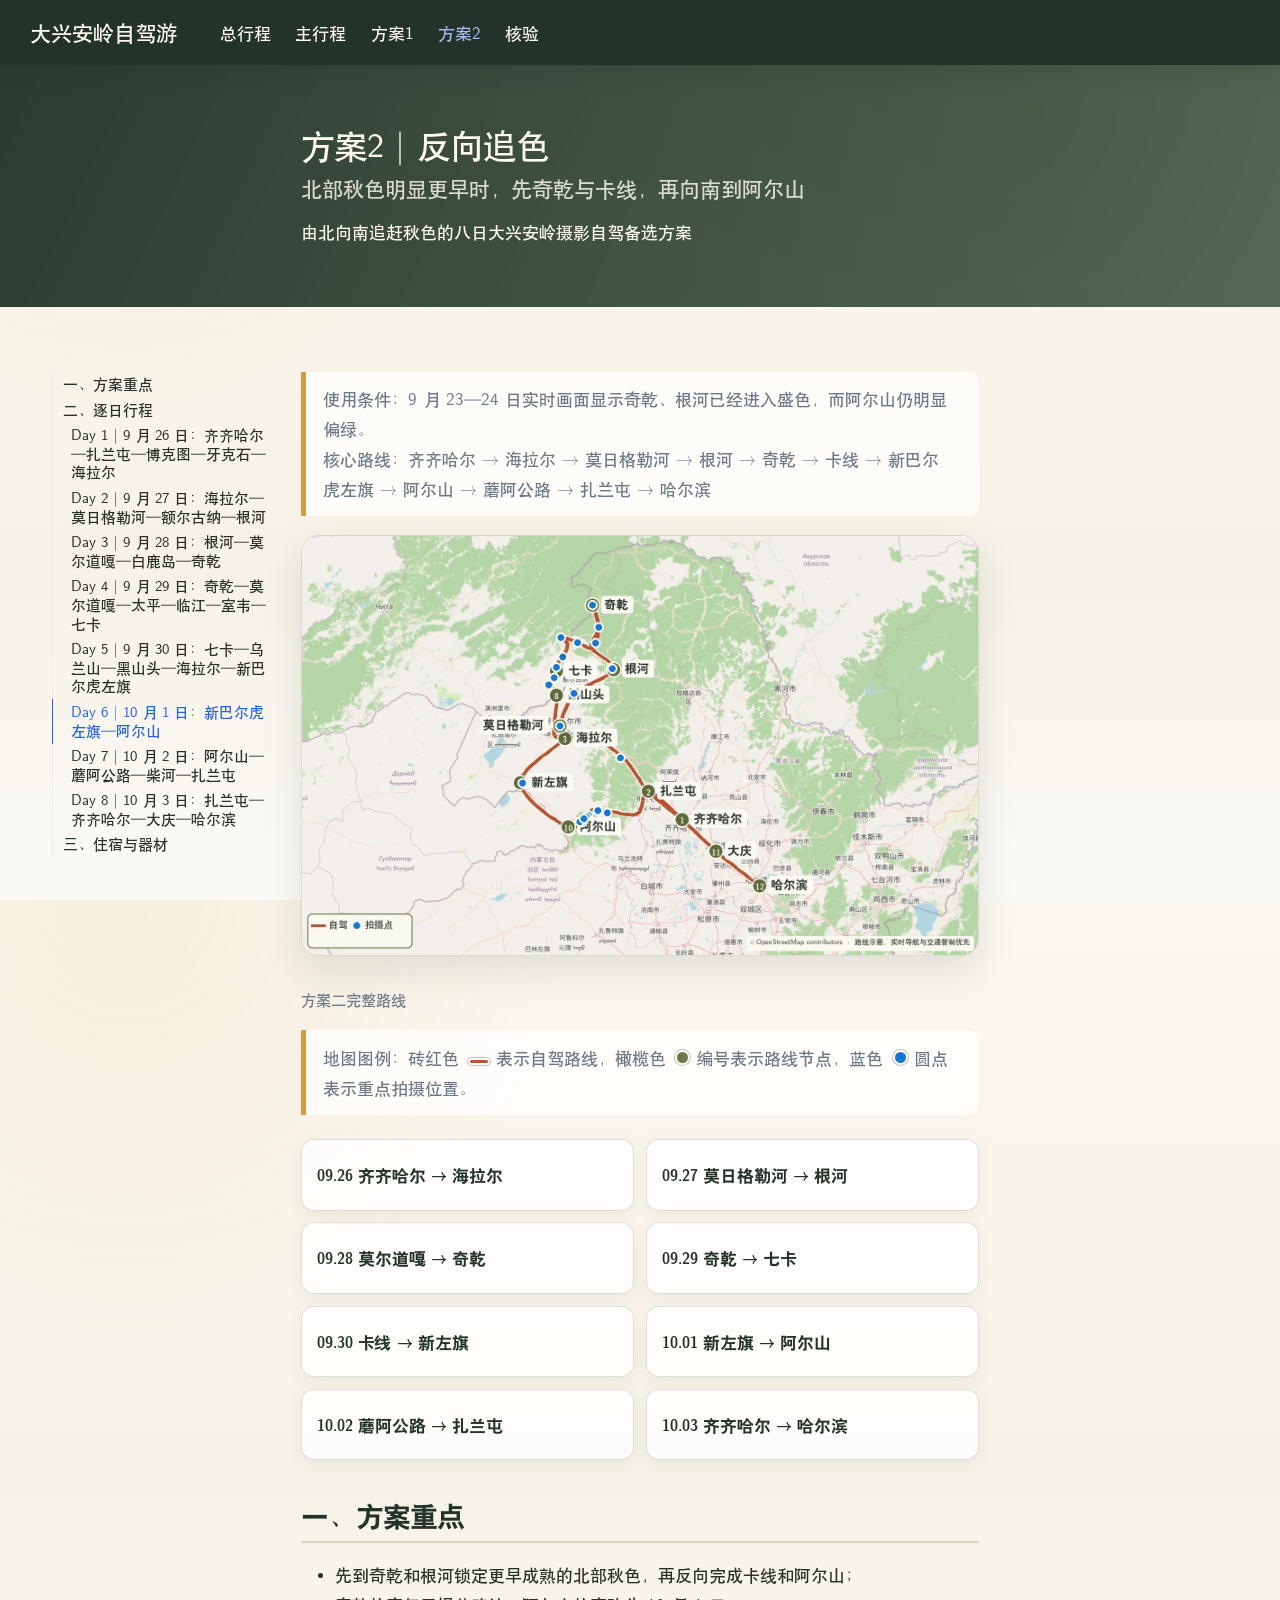
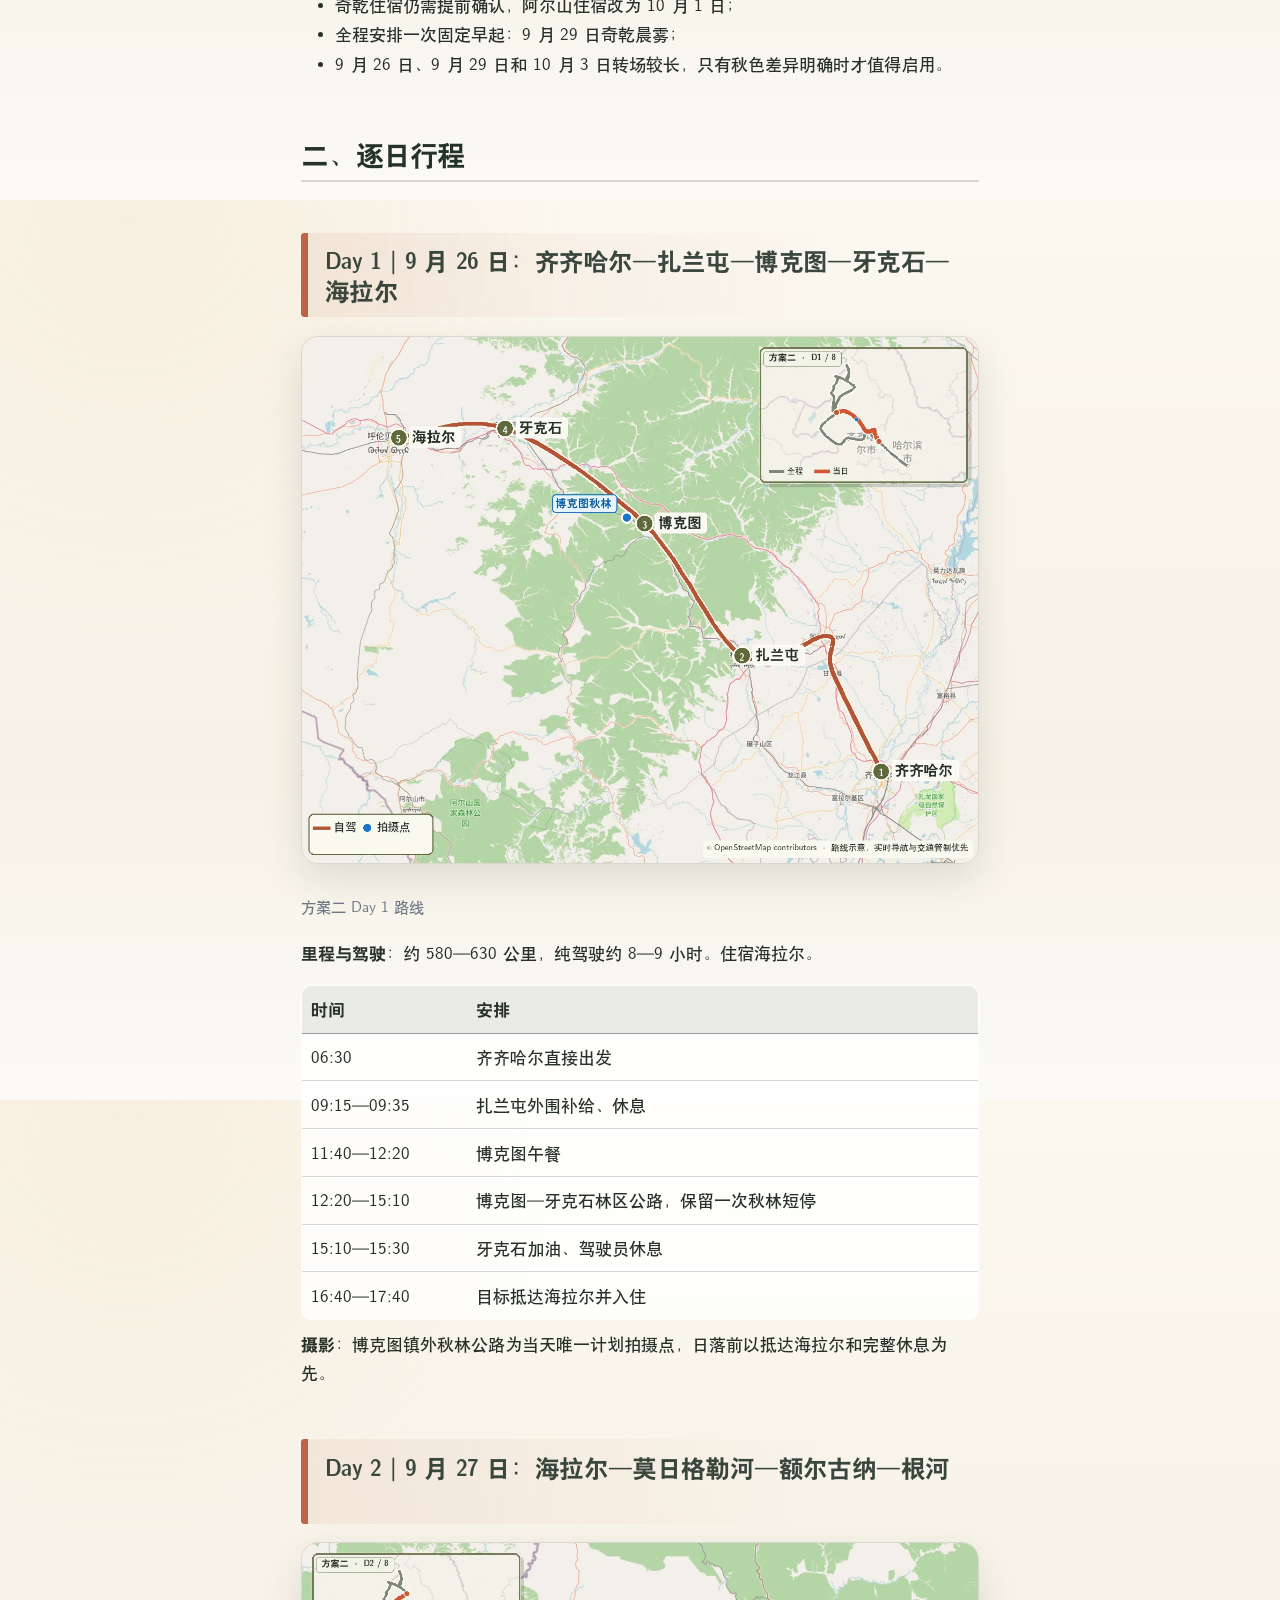
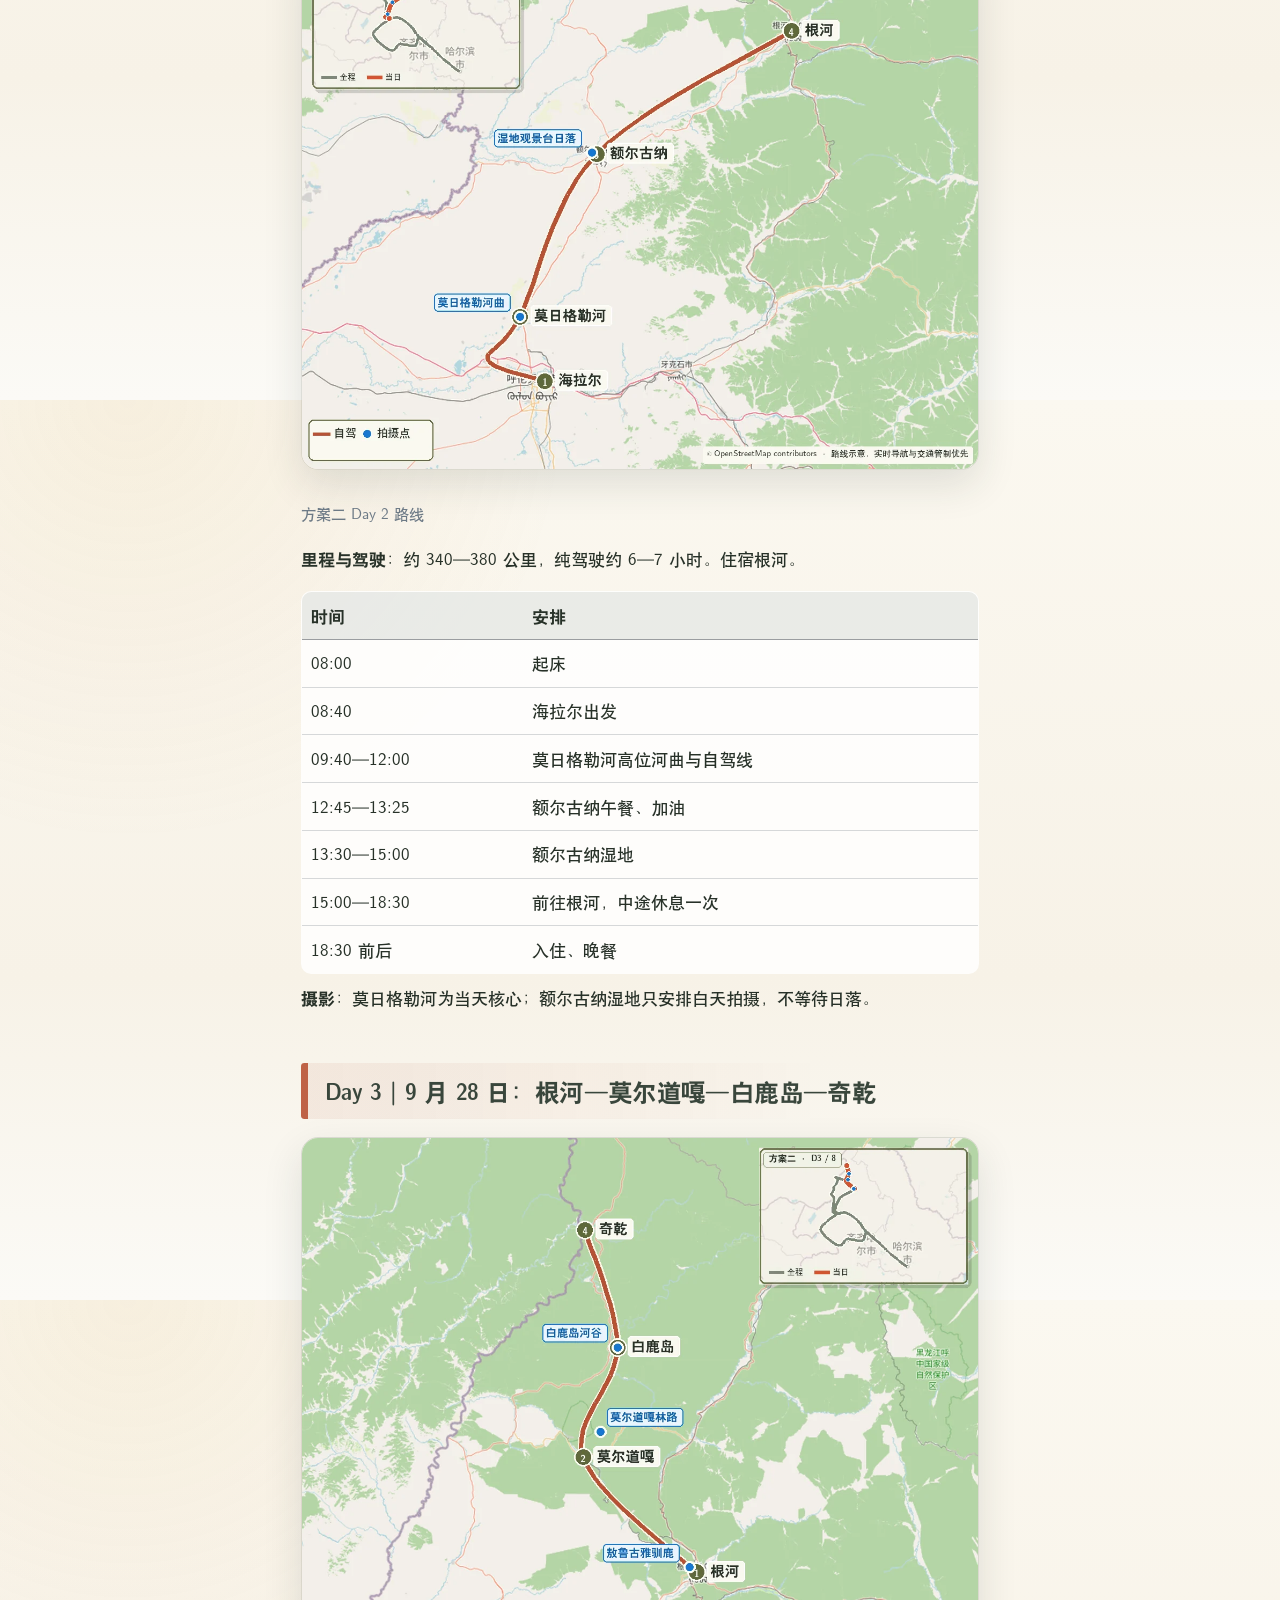
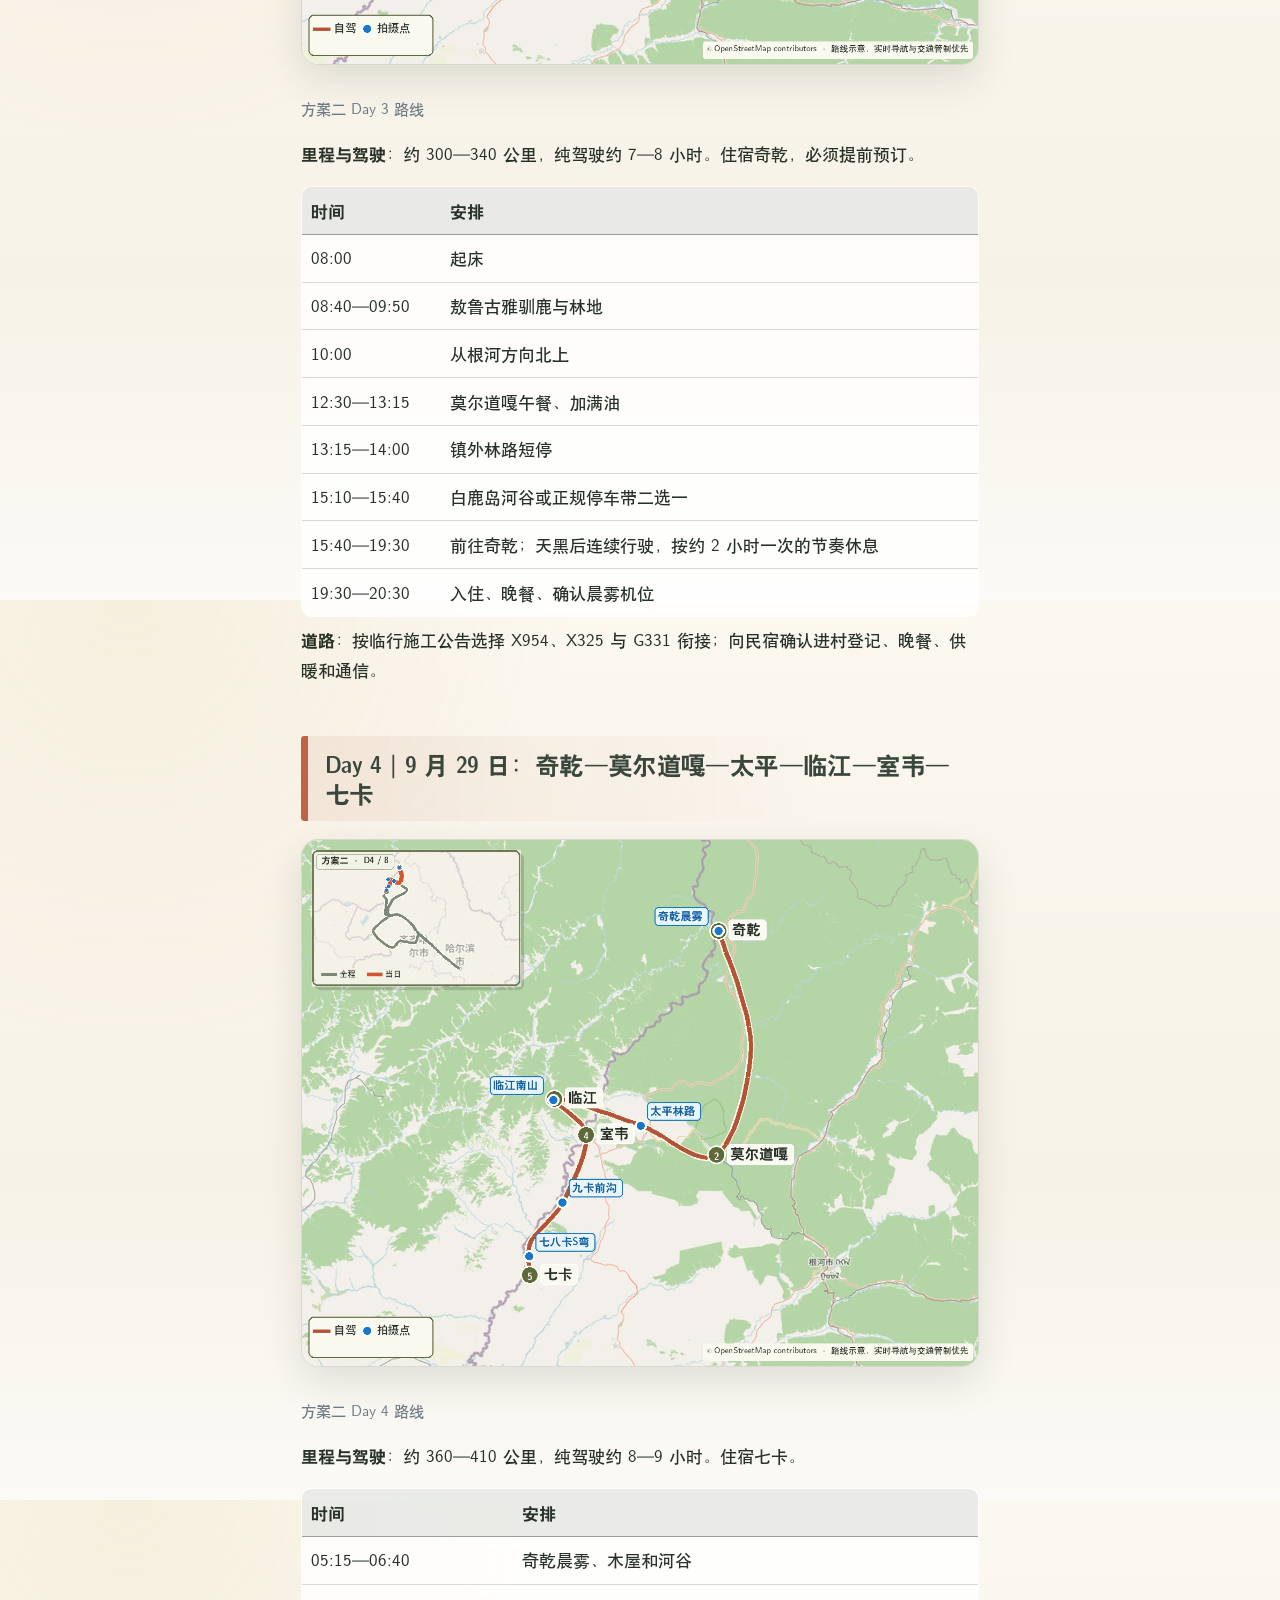
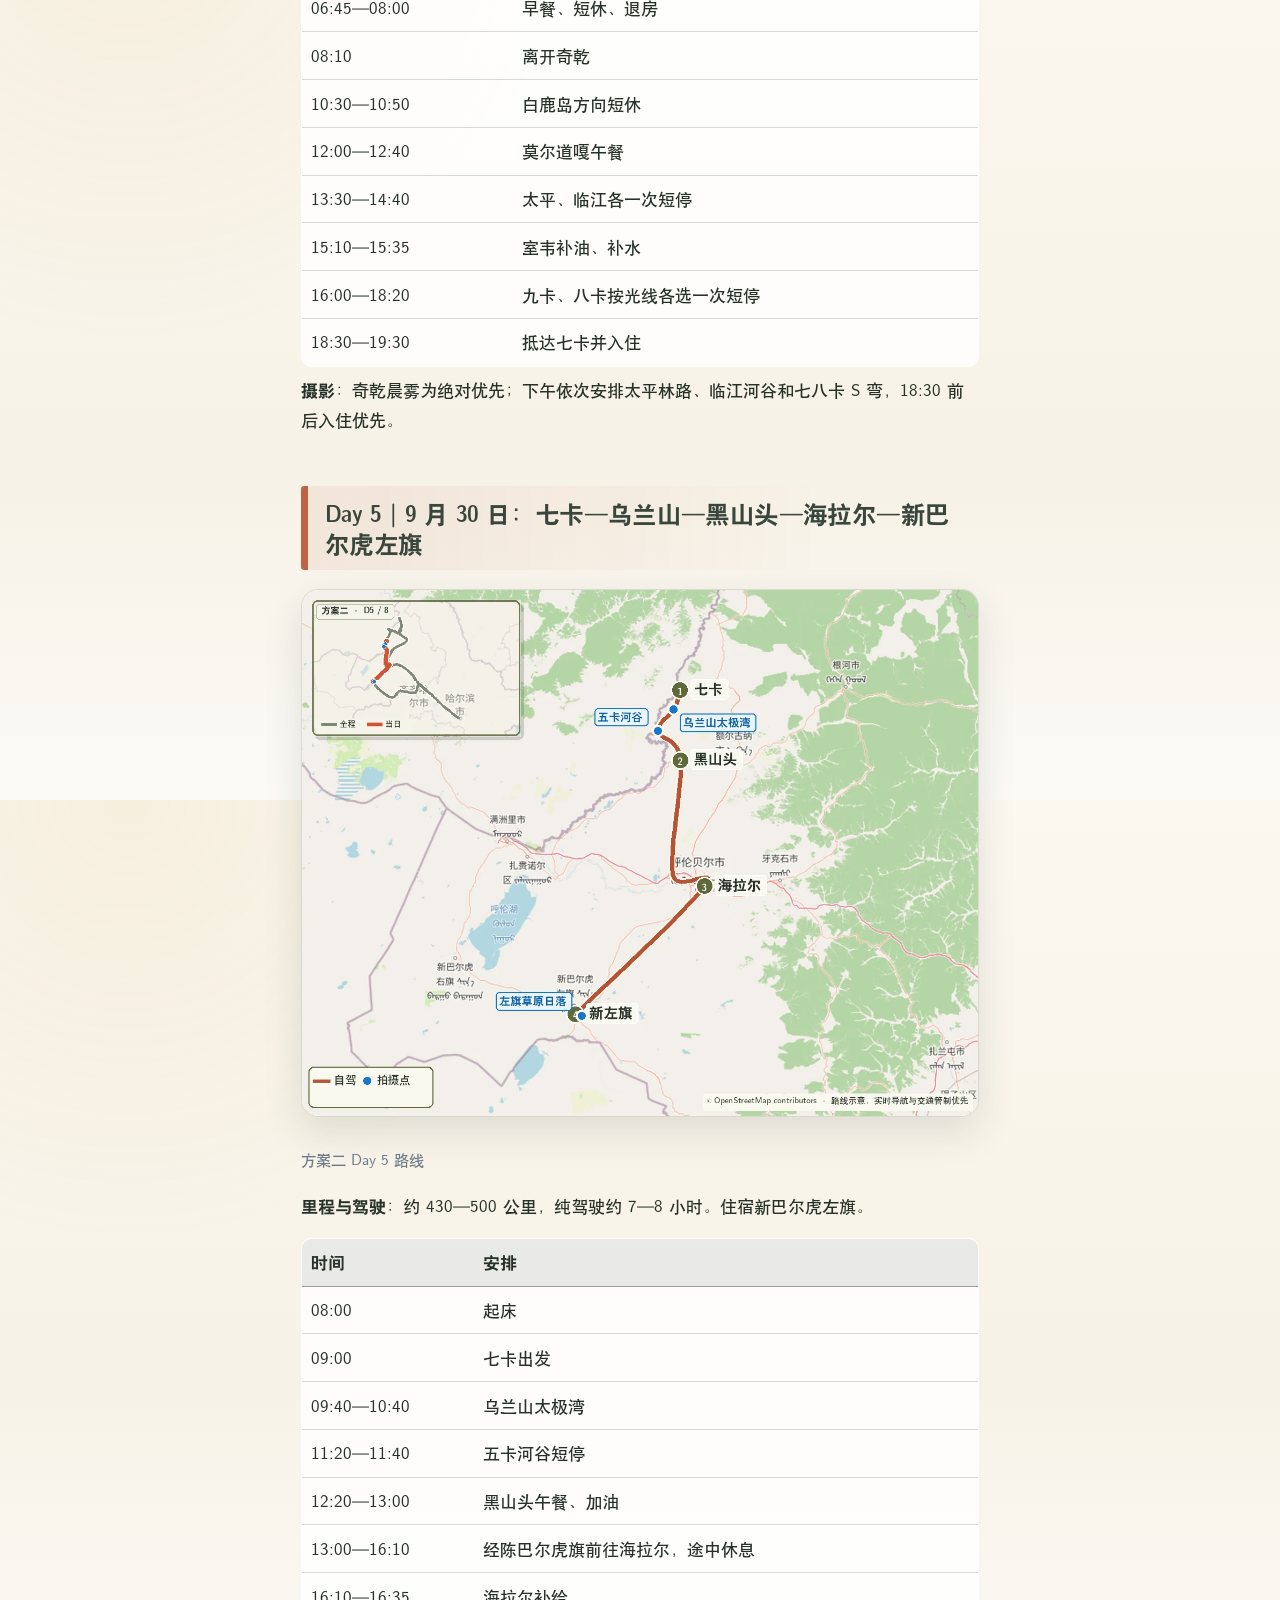
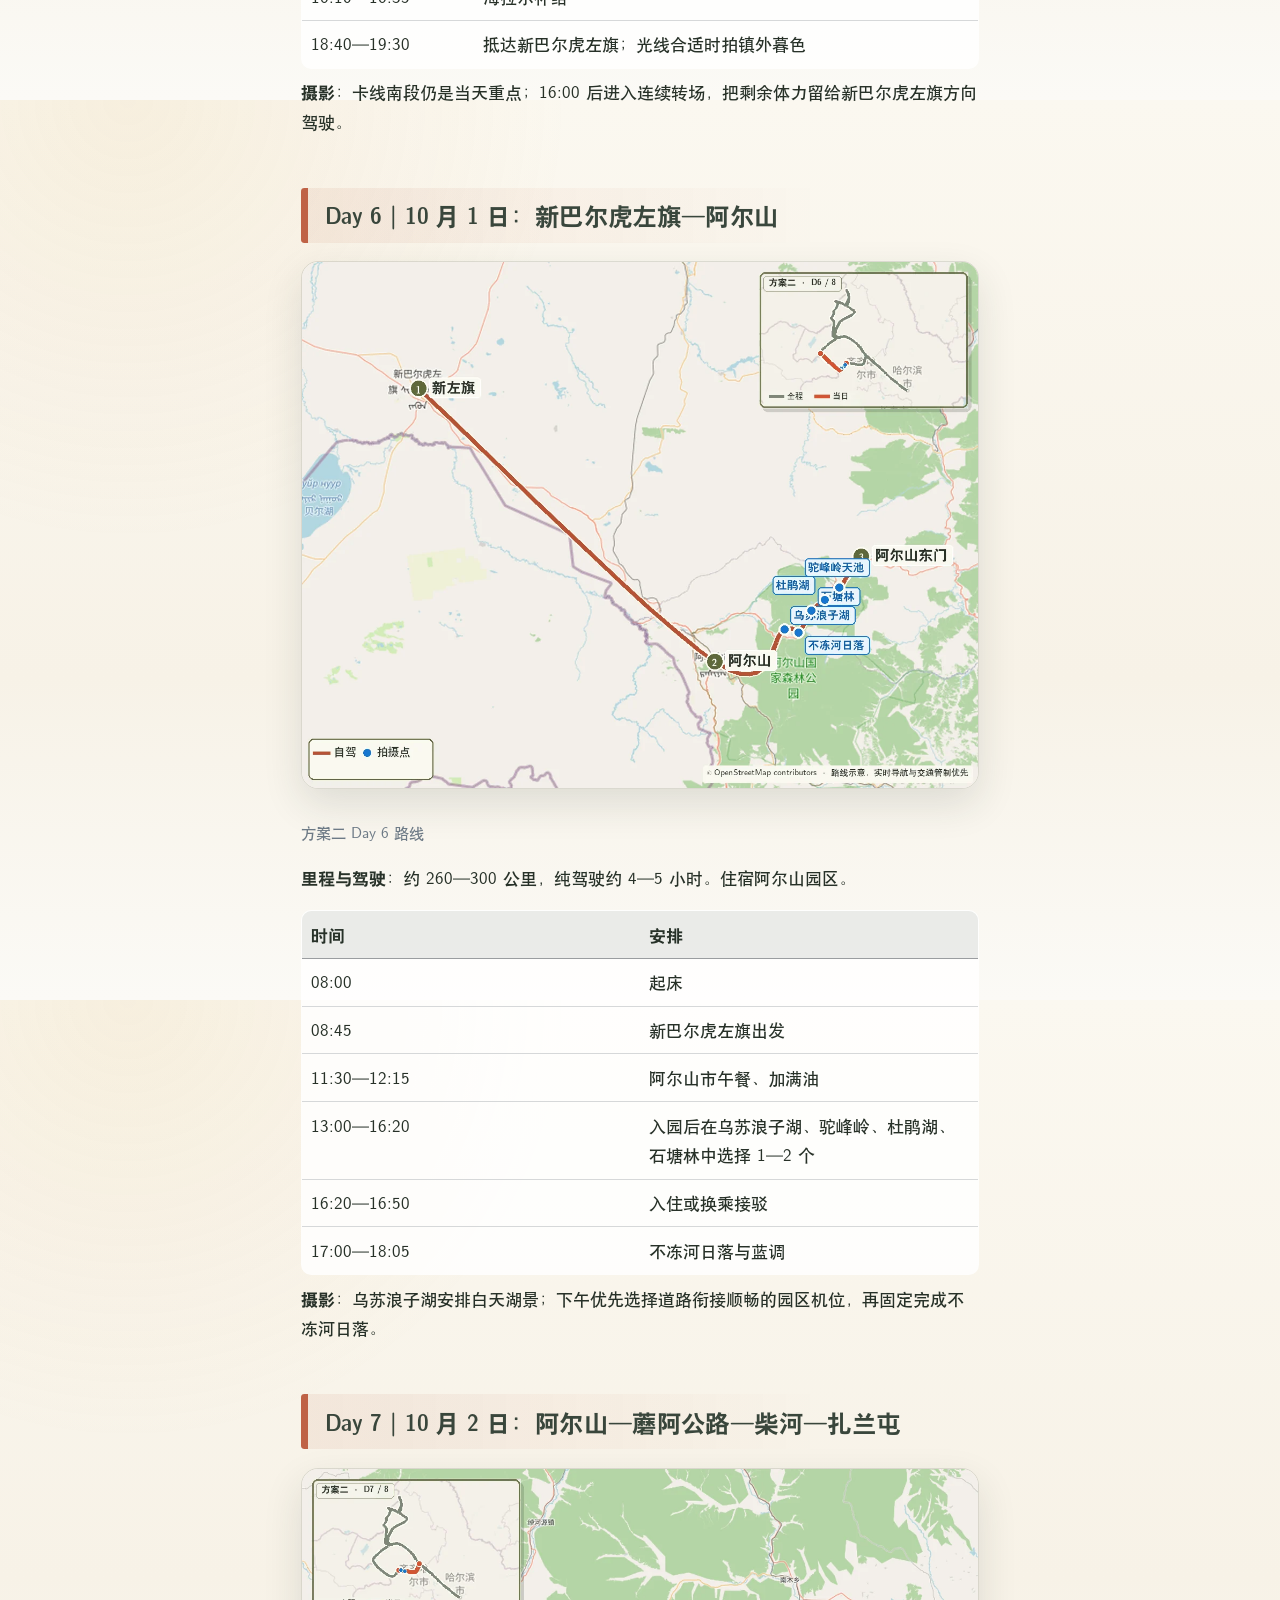
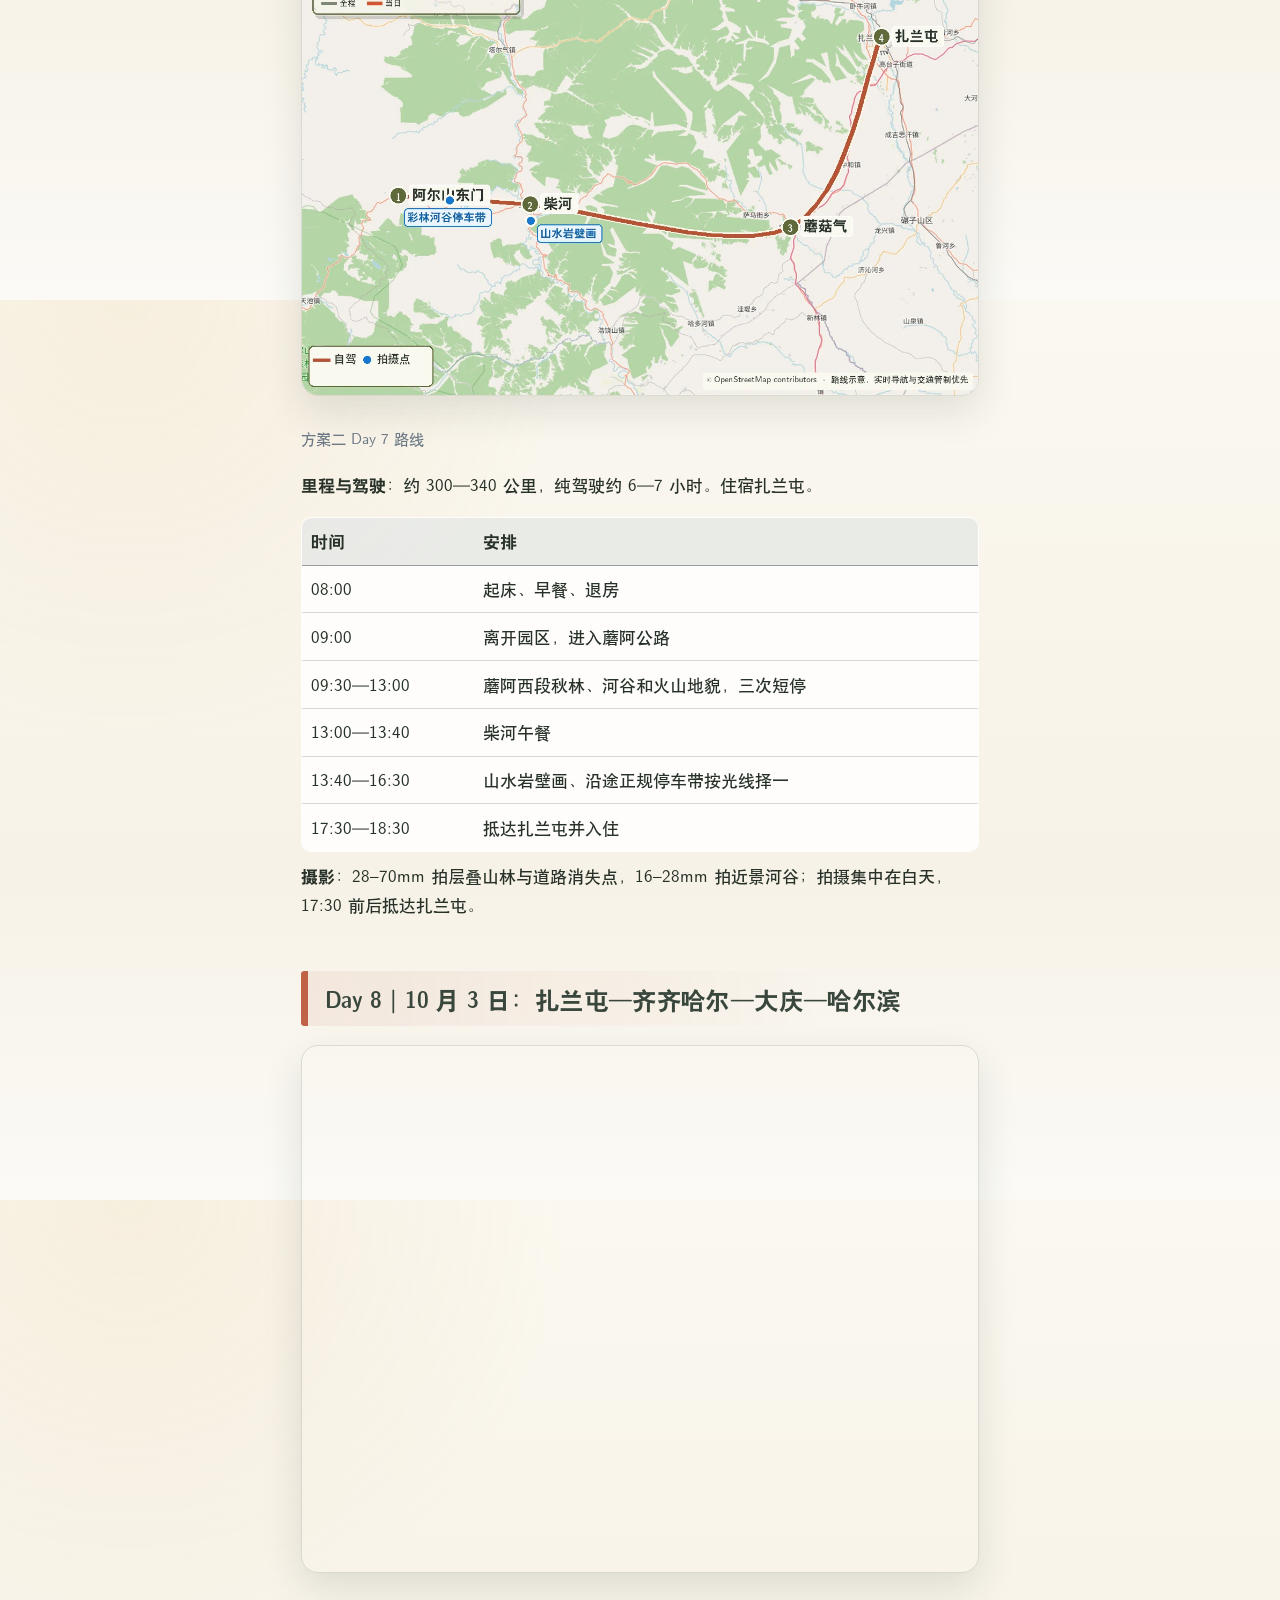
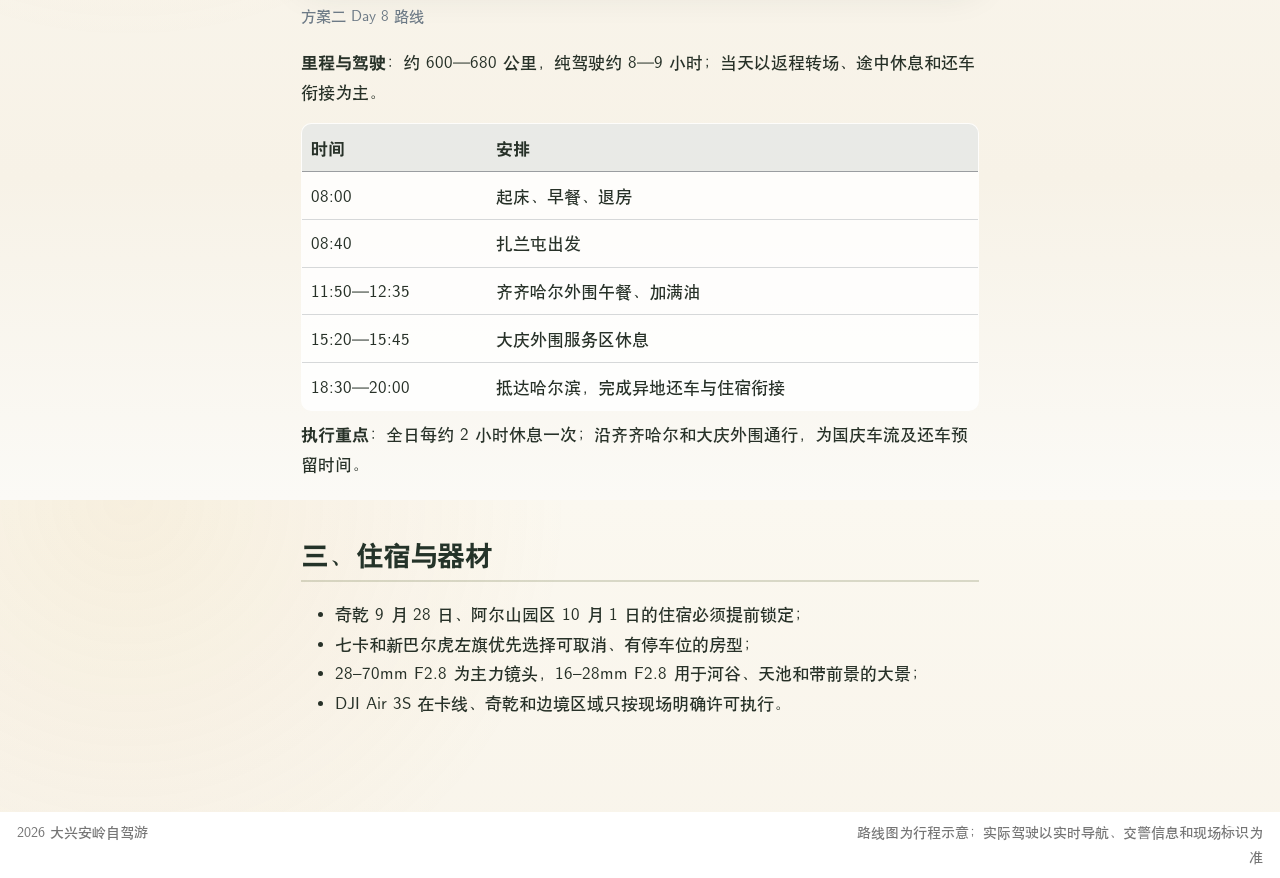
==== commit 3816942d: "Built site for gh-pages" ====
--- a/option-reverse.html
+++ b/option-reverse.html
@@ -8,7 +8,7 @@
 
 <meta name="description" content="由北向南追赶秋色的八日大兴安岭摄影自驾备选方案">
 
-<title>方案二｜反向追色 – 大兴安岭自驾游</title>
+<title>方案2｜反向追色 – 大兴安岭自驾游</title>
 <style>
 /* Default styles provided by pandoc.
 ** See https://pandoc.org/MANUAL.html#variables-for-html for config info.
@@ -32,40 +32,20 @@
 
 <script src="site_libs/quarto-nav/quarto-nav.js"></script>
 <script src="site_libs/clipboard/clipboard.min.js"></script>
-<script src="site_libs/quarto-search/autocomplete.umd.js"></script>
-<script src="site_libs/quarto-search/fuse.min.js"></script>
-<script src="site_libs/quarto-search/quarto-search.js"></script>
-<meta name="quarto:offset" content="./">
 <script src="site_libs/quarto-html/quarto.js" type="module"></script>
 <script src="site_libs/quarto-html/tabsets/tabsets.js" type="module"></script>
 <script src="site_libs/quarto-html/popper.min.js"></script>
 <script src="site_libs/quarto-html/tippy.umd.min.js"></script>
 <script src="site_libs/quarto-html/anchor.min.js"></script>
 <link href="site_libs/quarto-html/tippy.css" rel="stylesheet">
-<link href="site_libs/quarto-html/quarto-syntax-highlighting-64a204ab8560d761af7679ceaba22944.css" rel="stylesheet" class="quarto-color-scheme" id="quarto-text-highlighting-styles">
-<link href="site_libs/quarto-html/quarto-syntax-highlighting-dark-b85bc7c33db8c58e0ec93c3465666fed.css" rel="stylesheet" class="quarto-color-scheme quarto-color-alternate" id="quarto-text-highlighting-styles">
-<link href="site_libs/quarto-html/quarto-syntax-highlighting-64a204ab8560d761af7679ceaba22944.css" rel="stylesheet" class="quarto-color-scheme-extra" id="quarto-text-highlighting-styles">
+<link href="site_libs/quarto-html/quarto-syntax-highlighting-64a204ab8560d761af7679ceaba22944.css" rel="stylesheet" id="quarto-text-highlighting-styles">
 <script src="site_libs/bootstrap/bootstrap.min.js"></script>
 <link href="site_libs/bootstrap/bootstrap-icons.css" rel="stylesheet">
-<link href="site_libs/bootstrap/bootstrap-35e95daa4a7c3c14acdfd56da050486c.min.css" rel="stylesheet" append-hash="true" class="quarto-color-scheme" id="quarto-bootstrap" data-mode="light">
-<link href="site_libs/bootstrap/bootstrap-dark-3692cf979e7d7e62a439ab4009c5af64.min.css" rel="stylesheet" append-hash="true" class="quarto-color-scheme quarto-color-alternate" id="quarto-bootstrap" data-mode="dark">
-<link href="site_libs/bootstrap/bootstrap-35e95daa4a7c3c14acdfd56da050486c.min.css" rel="stylesheet" append-hash="true" class="quarto-color-scheme-extra" id="quarto-bootstrap" data-mode="light">
+<link href="site_libs/bootstrap/bootstrap-35e95daa4a7c3c14acdfd56da050486c.min.css" rel="stylesheet" append-hash="true" id="quarto-bootstrap" data-mode="light">
 <script src="site_libs/quarto-contrib/glightbox/glightbox.min.js"></script>
 <link href="site_libs/quarto-contrib/glightbox/glightbox.min.css" rel="stylesheet">
 <link href="site_libs/quarto-contrib/glightbox/lightbox.css" rel="stylesheet">
 <script id="quarto-search-options" type="application/json">{
-  "location": "navbar",
-  "copy-button": false,
-  "collapse-after": 3,
-  "panel-placement": "end",
-  "type": "overlay",
-  "limit": 50,
-  "keyboard-shortcut": [
-    "f",
-    "/",
-    "s"
-  ],
-  "show-item-context": false,
   "language": {
     "search-no-results-text": "没有结果",
     "search-matching-documents-text": "匹配的文档",
@@ -86,169 +66,7 @@
 <link rel="stylesheet" href="styles.css">
 </head>
 
-<body class="floating nav-fixed quarto-light"><script id="quarto-html-before-body" type="application/javascript">
-    const toggleBodyColorMode = (bsSheetEl) => {
-      const mode = bsSheetEl.getAttribute("data-mode");
-      const bodyEl = window.document.querySelector("body");
-      if (mode === "dark") {
-        bodyEl.classList.add("quarto-dark");
-        bodyEl.classList.remove("quarto-light");
-      } else {
-        bodyEl.classList.add("quarto-light");
-        bodyEl.classList.remove("quarto-dark");
-      }
-    }
-    const toggleBodyColorPrimary = () => {
-      const bsSheetEl = window.document.querySelector("link#quarto-bootstrap:not([rel=disabled-stylesheet])");
-      if (bsSheetEl) {
-        toggleBodyColorMode(bsSheetEl);
-      }
-    }
-    const setColorSchemeToggle = (alternate) => {
-      const toggles = window.document.querySelectorAll('.quarto-color-scheme-toggle');
-      for (let i=0; i < toggles.length; i++) {
-        const toggle = toggles[i];
-        if (toggle) {
-          if (alternate) {
-            toggle.classList.add("alternate");
-          } else {
-            toggle.classList.remove("alternate");
-          }
-        }
-      }
-    };
-    const toggleColorMode = (alternate) => {
-      // Switch the stylesheets
-      const primaryStylesheets = window.document.querySelectorAll('link.quarto-color-scheme:not(.quarto-color-alternate)');
-      const alternateStylesheets = window.document.querySelectorAll('link.quarto-color-scheme.quarto-color-alternate');
-      manageTransitions('#quarto-margin-sidebar .nav-link', false);
-      if (alternate) {
-        // note: dark is layered on light, we don't disable primary!
-        enableStylesheet(alternateStylesheets);
-        for (const sheetNode of alternateStylesheets) {
-          if (sheetNode.id === "quarto-bootstrap") {
-            toggleBodyColorMode(sheetNode);
-          }
-        }
-      } else {
-        disableStylesheet(alternateStylesheets);
-        enableStylesheet(primaryStylesheets)
-        toggleBodyColorPrimary();
-      }
-      manageTransitions('#quarto-margin-sidebar .nav-link', true);
-      // Switch the toggles
-      setColorSchemeToggle(alternate)
-      // Hack to workaround the fact that safari doesn't
-      // properly recolor the scrollbar when toggling (#1455)
-      if (navigator.userAgent.indexOf('Safari') > 0 && navigator.userAgent.indexOf('Chrome') == -1) {
-        manageTransitions("body", false);
-        window.scrollTo(0, 1);
-        setTimeout(() => {
-          window.scrollTo(0, 0);
-          manageTransitions("body", true);
-        }, 40);
-      }
-    }
-    const disableStylesheet = (stylesheets) => {
-      for (let i=0; i < stylesheets.length; i++) {
-        const stylesheet = stylesheets[i];
-        stylesheet.rel = 'disabled-stylesheet';
-      }
-    }
-    const enableStylesheet = (stylesheets) => {
-      for (let i=0; i < stylesheets.length; i++) {
-        const stylesheet = stylesheets[i];
-        if(stylesheet.rel !== 'stylesheet') { // for Chrome, which will still FOUC without this check
-          stylesheet.rel = 'stylesheet';
-        }
-      }
-    }
-    const manageTransitions = (selector, allowTransitions) => {
-      const els = window.document.querySelectorAll(selector);
-      for (let i=0; i < els.length; i++) {
-        const el = els[i];
-        if (allowTransitions) {
-          el.classList.remove('notransition');
-        } else {
-          el.classList.add('notransition');
-        }
-      }
-    }
-    const isFileUrl = () => {
-      return window.location.protocol === 'file:';
-    }
-    const hasAlternateSentinel = () => {
-      let styleSentinel = getColorSchemeSentinel();
-      if (styleSentinel !== null) {
-        return styleSentinel === "alternate";
-      } else {
-        return false;
-      }
-    }
-    const setStyleSentinel = (alternate) => {
-      const value = alternate ? "alternate" : "default";
-      if (!isFileUrl()) {
-        window.localStorage.setItem("quarto-color-scheme", value);
-      } else {
-        localAlternateSentinel = value;
-      }
-    }
-    const getColorSchemeSentinel = () => {
-      if (!isFileUrl()) {
-        const storageValue = window.localStorage.getItem("quarto-color-scheme");
-        return storageValue != null ? storageValue : localAlternateSentinel;
-      } else {
-        return localAlternateSentinel;
-      }
-    }
-    const toggleGiscusIfUsed = (isAlternate, darkModeDefault) => {
-      const baseTheme = document.querySelector('#giscus-base-theme')?.value ?? 'light';
-      const alternateTheme = document.querySelector('#giscus-alt-theme')?.value ?? 'dark';
-      let newTheme = '';
-      if(authorPrefersDark) {
-        newTheme = isAlternate ? baseTheme : alternateTheme;
-      } else {
-        newTheme = isAlternate ? alternateTheme : baseTheme;
-      }
-      const changeGiscusTheme = () => {
-        // From: https://github.com/giscus/giscus/issues/336
-        const sendMessage = (message) => {
-          const iframe = document.querySelector('iframe.giscus-frame');
-          if (!iframe) return;
-          iframe.contentWindow.postMessage({ giscus: message }, 'https://giscus.app');
-        }
-        sendMessage({
-          setConfig: {
-            theme: newTheme
-          }
-        });
-      }
-      const isGiscussLoaded = window.document.querySelector('iframe.giscus-frame') !== null;
-      if (isGiscussLoaded) {
-        changeGiscusTheme();
-      }
-    };
-    const authorPrefersDark = false;
-    const darkModeDefault = authorPrefersDark;
-      document.querySelector('link#quarto-text-highlighting-styles.quarto-color-scheme-extra').rel = 'disabled-stylesheet';
-      document.querySelector('link#quarto-bootstrap.quarto-color-scheme-extra').rel = 'disabled-stylesheet';
-    let localAlternateSentinel = darkModeDefault ? 'alternate' : 'default';
-    // Dark / light mode switch
-    window.quartoToggleColorScheme = () => {
-      // Read the current dark / light value
-      let toAlternate = !hasAlternateSentinel();
-      toggleColorMode(toAlternate);
-      setStyleSentinel(toAlternate);
-      toggleGiscusIfUsed(toAlternate, darkModeDefault);
-      window.dispatchEvent(new Event('resize'));
-    };
-    // Switch to dark mode if need be
-    if (hasAlternateSentinel()) {
-      toggleColorMode(true);
-    } else {
-      toggleColorMode(false);
-    }
-  </script>
+<body class="floating nav-fixed quarto-light">
 
 <div id="quarto-search-results"></div>
   <header id="quarto-header" class="headroom fixed-top quarto-banner">
@@ -259,7 +77,6 @@
     <span class="navbar-title">大兴安岭自驾游</span>
     </a>
   </div>
-            <div id="quarto-search" class="" title="搜索"></div>
           <button class="navbar-toggler" type="button" data-bs-toggle="collapse" data-bs-target="#navbarCollapse" aria-controls="navbarCollapse" role="menu" aria-expanded="false" aria-label="展开或折叠导航栏" onclick="if (window.quartoToggleHeadroom) { window.quartoToggleHeadroom(); }">
   <span class="navbar-toggler-icon"></span>
 </button>
@@ -275,11 +92,11 @@
   </li>  
   <li class="nav-item">
     <a class="nav-link" href="./option-skip-qiqian.html"> 
-<span class="menu-text">方案一 · 不去奇乾</span></a>
+<span class="menu-text">方案1</span></a>
   </li>  
   <li class="nav-item">
     <a class="nav-link active" href="./option-reverse.html" aria-current="page"> 
-<span class="menu-text">方案二 · 反向追色</span></a>
+<span class="menu-text">方案2</span></a>
   </li>  
   <li class="nav-item">
     <a class="nav-link" href="./sources.html"> 
@@ -288,7 +105,6 @@
 </ul>
           </div> <!-- /navcollapse -->
             <div class="quarto-navbar-tools">
-  <a href="" class="quarto-color-scheme-toggle quarto-navigation-tool  px-1" onclick="window.quartoToggleColorScheme(); return false;" title="切换深色模式"><i class="bi"></i></a>
 </div>
       </div> <!-- /container-fluid -->
     </nav>
@@ -297,7 +113,7 @@
 <header id="title-block-header" class="quarto-title-block default toc-left page-columns page-full">
   <div class="quarto-title-banner page-columns page-full">
     <div class="quarto-title column-body">
-      <h1 class="title">方案二｜反向追色</h1>
+      <h1 class="title">方案2｜反向追色</h1>
             <p class="subtitle lead">北部秋色明显更早时，先奇乾与卡线，再向南到阿尔山</p>
                   <div>
         <div class="description">
@@ -350,13 +166,12 @@
 
 
 
-
 <blockquote class="blockquote">
 <p>使用条件：9 月 23—24 日实时画面显示奇乾、根河已经进入盛色，而阿尔山仍明显偏绿。<br> 核心路线：齐齐哈尔 → 海拉尔 → 莫日格勒河 → 根河 → 奇乾 → 卡线 → 新巴尔虎左旗 → 阿尔山 → 蘑阿公路 → 扎兰屯 → 哈尔滨</p>
 </blockquote>
 <div class="quarto-figure quarto-figure-center">
 <figure class="figure">
-<p><a href="figures/maps/reverse_overview.png" class="lightbox" data-gallery="quarto-lightbox-gallery-1" title="方案二完整路线"><img src="figures/maps/reverse_overview.png" class="route-map img-fluid figure-img" alt="从齐齐哈尔先到海拉尔、根河和奇乾，再反向经过卡线、阿尔山和蘑阿公路到哈尔滨的路线图"></a></p>
+<p><a href="figures/maps/reverse_overview.webp" class="lightbox" data-gallery="quarto-lightbox-gallery-1" title="方案二完整路线"><img src="figures/maps/reverse_overview.webp" class="route-map img-fluid figure-img" loading="eager" decoding="async" fetchpriority="high" alt="从齐齐哈尔先到海拉尔、根河和奇乾，再反向经过卡线、阿尔山和蘑阿公路到哈尔滨的路线图"></a></p>
 <figcaption>方案二完整路线</figcaption>
 </figure>
 </div>
@@ -381,7 +196,7 @@
 <h3 class="anchored" data-anchor-id="reverse-day-1">Day 1｜9 月 26 日：齐齐哈尔—扎兰屯—博克图—牙克石—海拉尔</h3>
 <div class="quarto-figure quarto-figure-center">
 <figure class="figure">
-<p><a href="figures/maps/r01.png" class="lightbox" data-gallery="quarto-lightbox-gallery-2" title="方案二 Day 1 路线"><img src="figures/maps/r01.png" class="route-map img-fluid figure-img" alt="方案二第一天齐齐哈尔经扎兰屯、博克图和牙克石到海拉尔路线图"></a></p>
+<p><a href="figures/maps/r01.webp" class="lightbox" data-gallery="quarto-lightbox-gallery-2" title="方案二 Day 1 路线"><img src="figures/maps/r01.webp" class="route-map img-fluid figure-img" loading="lazy" decoding="async" alt="方案二第一天齐齐哈尔经扎兰屯、博克图和牙克石到海拉尔路线图"></a></p>
 <figcaption>方案二 Day 1 路线</figcaption>
 </figure>
 </div>
@@ -426,7 +241,7 @@
 <h3 class="anchored" data-anchor-id="reverse-day-2">Day 2｜9 月 27 日：海拉尔—莫日格勒河—额尔古纳—根河</h3>
 <div class="quarto-figure quarto-figure-center">
 <figure class="figure">
-<p><a href="figures/maps/r02.png" class="lightbox" data-gallery="quarto-lightbox-gallery-3" title="方案二 Day 2 路线"><img src="figures/maps/r02.png" class="route-map img-fluid figure-img" alt="方案二第二天海拉尔经莫日格勒河和额尔古纳到根河路线图"></a></p>
+<p><a href="figures/maps/r02.webp" class="lightbox" data-gallery="quarto-lightbox-gallery-3" title="方案二 Day 2 路线"><img src="figures/maps/r02.webp" class="route-map img-fluid figure-img" loading="lazy" decoding="async" alt="方案二第二天海拉尔经莫日格勒河和额尔古纳到根河路线图"></a></p>
 <figcaption>方案二 Day 2 路线</figcaption>
 </figure>
 </div>
@@ -475,7 +290,7 @@
 <h3 class="anchored" data-anchor-id="reverse-day-3">Day 3｜9 月 28 日：根河—莫尔道嘎—白鹿岛—奇乾</h3>
 <div class="quarto-figure quarto-figure-center">
 <figure class="figure">
-<p><a href="figures/maps/r03.png" class="lightbox" data-gallery="quarto-lightbox-gallery-4" title="方案二 Day 3 路线"><img src="figures/maps/r03.png" class="route-map img-fluid figure-img" alt="方案二第三天根河经莫尔道嘎和白鹿岛到奇乾路线图"></a></p>
+<p><a href="figures/maps/r03.webp" class="lightbox" data-gallery="quarto-lightbox-gallery-4" title="方案二 Day 3 路线"><img src="figures/maps/r03.webp" class="route-map img-fluid figure-img" loading="lazy" decoding="async" alt="方案二第三天根河经莫尔道嘎和白鹿岛到奇乾路线图"></a></p>
 <figcaption>方案二 Day 3 路线</figcaption>
 </figure>
 </div>
@@ -528,7 +343,7 @@
 <h3 class="anchored" data-anchor-id="reverse-day-4">Day 4｜9 月 29 日：奇乾—莫尔道嘎—太平—临江—室韦—七卡</h3>
 <div class="quarto-figure quarto-figure-center">
 <figure class="figure">
-<p><a href="figures/maps/r04.png" class="lightbox" data-gallery="quarto-lightbox-gallery-5" title="方案二 Day 4 路线"><img src="figures/maps/r04.png" class="route-map img-fluid figure-img" alt="方案二第四天奇乾经莫尔道嘎、太平、临江和室韦到七卡路线图"></a></p>
+<p><a href="figures/maps/r04.webp" class="lightbox" data-gallery="quarto-lightbox-gallery-5" title="方案二 Day 4 路线"><img src="figures/maps/r04.webp" class="route-map img-fluid figure-img" loading="lazy" decoding="async" alt="方案二第四天奇乾经莫尔道嘎、太平、临江和室韦到七卡路线图"></a></p>
 <figcaption>方案二 Day 4 路线</figcaption>
 </figure>
 </div>
@@ -585,7 +400,7 @@
 <h3 class="anchored" data-anchor-id="reverse-day-5">Day 5｜9 月 30 日：七卡—乌兰山—黑山头—海拉尔—新巴尔虎左旗</h3>
 <div class="quarto-figure quarto-figure-center">
 <figure class="figure">
-<p><a href="figures/maps/r05.png" class="lightbox" data-gallery="quarto-lightbox-gallery-6" title="方案二 Day 5 路线"><img src="figures/maps/r05.png" class="route-map img-fluid figure-img" alt="方案二第五天七卡沿卡线经黑山头和海拉尔到新巴尔虎左旗路线图"></a></p>
+<p><a href="figures/maps/r05.webp" class="lightbox" data-gallery="quarto-lightbox-gallery-6" title="方案二 Day 5 路线"><img src="figures/maps/r05.webp" class="route-map img-fluid figure-img" loading="lazy" decoding="async" alt="方案二第五天七卡沿卡线经黑山头和海拉尔到新巴尔虎左旗路线图"></a></p>
 <figcaption>方案二 Day 5 路线</figcaption>
 </figure>
 </div>
@@ -638,7 +453,7 @@
 <h3 class="anchored" data-anchor-id="reverse-day-6">Day 6｜10 月 1 日：新巴尔虎左旗—阿尔山</h3>
 <div class="quarto-figure quarto-figure-center">
 <figure class="figure">
-<p><a href="figures/maps/r06.png" class="lightbox" data-gallery="quarto-lightbox-gallery-7" title="方案二 Day 6 路线"><img src="figures/maps/r06.png" class="route-map img-fluid figure-img" alt="方案二第六天新巴尔虎左旗到阿尔山园区路线图"></a></p>
+<p><a href="figures/maps/r06.webp" class="lightbox" data-gallery="quarto-lightbox-gallery-7" title="方案二 Day 6 路线"><img src="figures/maps/r06.webp" class="route-map img-fluid figure-img" loading="lazy" decoding="async" alt="方案二第六天新巴尔虎左旗到阿尔山园区路线图"></a></p>
 <figcaption>方案二 Day 6 路线</figcaption>
 </figure>
 </div>
@@ -687,7 +502,7 @@
 <h3 class="anchored" data-anchor-id="reverse-day-7">Day 7｜10 月 2 日：阿尔山—蘑阿公路—柴河—扎兰屯</h3>
 <div class="quarto-figure quarto-figure-center">
 <figure class="figure">
-<p><a href="figures/maps/r07.png" class="lightbox" data-gallery="quarto-lightbox-gallery-8" title="方案二 Day 7 路线"><img src="figures/maps/r07.png" class="route-map img-fluid figure-img" alt="方案二第七天阿尔山经蘑阿公路、柴河和蘑菇气到扎兰屯路线图"></a></p>
+<p><a href="figures/maps/r07.webp" class="lightbox" data-gallery="quarto-lightbox-gallery-8" title="方案二 Day 7 路线"><img src="figures/maps/r07.webp" class="route-map img-fluid figure-img" loading="lazy" decoding="async" alt="方案二第七天阿尔山经蘑阿公路、柴河和蘑菇气到扎兰屯路线图"></a></p>
 <figcaption>方案二 Day 7 路线</figcaption>
 </figure>
 </div>
@@ -732,7 +547,7 @@
 <h3 class="anchored" data-anchor-id="reverse-day-8">Day 8｜10 月 3 日：扎兰屯—齐齐哈尔—大庆—哈尔滨</h3>
 <div class="quarto-figure quarto-figure-center">
 <figure class="figure">
-<p><a href="figures/maps/r08.png" class="lightbox" data-gallery="quarto-lightbox-gallery-9" title="方案二 Day 8 路线"><img src="figures/maps/r08.png" class="route-map img-fluid figure-img" alt="方案二第八天扎兰屯经齐齐哈尔和大庆到哈尔滨路线图"></a></p>
+<p><a href="figures/maps/r08.webp" class="lightbox" data-gallery="quarto-lightbox-gallery-9" title="方案二 Day 8 路线"><img src="figures/maps/r08.webp" class="route-map img-fluid figure-img" loading="lazy" decoding="async" alt="方案二第八天扎兰屯经齐齐哈尔和大庆到哈尔滨路线图"></a></p>
 <figcaption>方案二 Day 8 路线</figcaption>
 </figure>
 </div>
@@ -785,19 +600,6 @@
 <a onclick="window.scrollTo(0, 0); return false;" role="button" id="quarto-back-to-top"><i class="bi bi-arrow-up"></i> 回到顶部</a></main> <!-- /main -->
 <script id="quarto-html-after-body" type="application/javascript">
   window.document.addEventListener("DOMContentLoaded", function (event) {
-    // Ensure there is a toggle, if there isn't float one in the top right
-    if (window.document.querySelector('.quarto-color-scheme-toggle') === null) {
-      const a = window.document.createElement('a');
-      a.classList.add('top-right');
-      a.classList.add('quarto-color-scheme-toggle');
-      a.href = "";
-      a.onclick = function() { try { window.quartoToggleColorScheme(); } catch {} return false; };
-      const i = window.document.createElement("i");
-      i.classList.add('bi');
-      a.appendChild(i);
-      window.document.body.appendChild(a);
-    }
-    setColorSchemeToggle(hasAlternateSentinel())
     const icon = "";
     const anchorJS = new window.AnchorJS();
     anchorJS.options = {
--- a/styles.css
+++ b/styles.css
@@ -1,14 +1,14 @@
 @font-face {
-  font-family: "Fandol Hei";
-  src: url("assets/fonts/fandol/FandolHei-Regular.otf") format("opentype");
+  font-family: "Roadbook Hei";
+  src: url("assets/fonts/web/FandolHei-Roadbook-Regular.woff2") format("woff2");
   font-weight: 400 600;
   font-style: normal;
   font-display: swap;
 }
 
 @font-face {
-  font-family: "Fandol Hei";
-  src: url("assets/fonts/fandol/FandolHei-Bold.otf") format("opentype");
+  font-family: "Roadbook Hei";
+  src: url("assets/fonts/web/FandolHei-Roadbook-Bold.woff2") format("woff2");
   font-weight: 700 900;
   font-style: normal;
   font-display: swap;
@@ -30,12 +30,55 @@
     radial-gradient(circle at 10% 0%, rgba(213, 155, 66, 0.10), transparent 26rem),
     linear-gradient(180deg, #fbf8f0 0, #f7f2e7 34rem, #fbfaf6 100%);
   color: var(--ink);
-  font-family: "Fandol Hei", "Noto Sans SC", "Microsoft YaHei", "PingFang SC", system-ui, sans-serif;
+  font-family: "Roadbook Hei", "Noto Sans SC", "Microsoft YaHei", "PingFang SC", system-ui, sans-serif;
   line-height: 1.75;
 }
 
 .navbar {
   box-shadow: 0 0.35rem 1.3rem rgba(30, 44, 34, 0.18);
+}
+
+.navbar .navbar-container {
+  flex-wrap: nowrap;
+  gap: 0.8rem;
+  overflow: hidden;
+}
+
+.navbar-brand-container {
+  flex: 0 0 auto;
+  margin-inline: 0 !important;
+}
+
+#navbarCollapse {
+  display: flex !important;
+  flex: 1 1 auto;
+  width: auto !important;
+  min-width: 0;
+  overflow-x: auto;
+  scrollbar-width: none;
+}
+
+#navbarCollapse::-webkit-scrollbar {
+  display: none;
+}
+
+.navbar-nav-scroll,
+#navbarCollapse .navbar-nav {
+  flex-direction: row !important;
+  flex-wrap: nowrap;
+  max-height: none;
+  overflow: visible;
+}
+
+.navbar .nav-link {
+  padding-inline: 0.72rem !important;
+  white-space: nowrap;
+}
+
+.navbar-toggler,
+#quarto-search,
+.quarto-navbar-tools {
+  display: none !important;
 }
 
 .quarto-title-block .quarto-title-banner {
@@ -86,6 +129,43 @@
   border: 1px solid rgba(36, 51, 41, 0.14);
   border-radius: 1rem;
   box-shadow: 0 0.9rem 2.3rem rgba(36, 51, 41, 0.12);
+}
+
+.route-comparison {
+  display: grid;
+  grid-template-columns: repeat(3, minmax(0, 1fr));
+  gap: 1rem;
+  margin-block: 1.4rem 2.2rem;
+}
+
+.route-card {
+  display: flex;
+  flex-direction: column;
+  min-width: 0;
+  padding: 1rem;
+  border: 1px solid rgba(65, 88, 69, 0.2);
+  border-radius: 1rem;
+  background: rgba(246, 241, 229, 0.72);
+  box-shadow: 0 0.45rem 1.3rem rgba(36, 51, 41, 0.07);
+}
+
+.route-card h3 {
+  margin: 0 0 0.6rem;
+  padding: 0;
+  border: 0;
+  background: none;
+}
+
+.route-card .route-map {
+  width: 100%;
+  margin: 0.4rem 0 1rem;
+  border-radius: 0.7rem;
+  box-shadow: 0 0.35rem 1rem rgba(36, 51, 41, 0.09);
+}
+
+.route-card p:last-child {
+  margin-top: auto;
+  margin-bottom: 0;
 }
 
 .route-strip {
@@ -125,6 +205,19 @@
   display: none;
 }
 
+#quarto-sidebar,
+#quarto-sidebar.sidebar-navigation,
+#quarto-sidebar #TOC,
+#quarto-sidebar #TOC > ul {
+  border: 0 !important;
+  background: transparent !important;
+  box-shadow: none !important;
+}
+
+#quarto-sidebar #TOC {
+  padding-inline: 0;
+}
+
 .legend-swatch {
   display: inline-block;
   width: 0.9em;
@@ -174,8 +267,25 @@
 }
 
 @media (max-width: 850px) {
+  .navbar .navbar-container {
+    gap: 0.35rem;
+  }
+
+  .navbar-brand {
+    font-size: 0.92rem;
+  }
+
+  .navbar .nav-link {
+    padding-inline: 0.52rem !important;
+    font-size: 0.88rem;
+  }
+
   .quarto-title-block .quarto-title-banner {
     padding-block: 2.4rem;
+  }
+
+  .route-comparison {
+    grid-template-columns: 1fr;
   }
 
   table {
@@ -186,6 +296,10 @@
 }
 
 @media (max-width: 480px) {
+  .navbar-brand-container {
+    display: none;
+  }
+
   .route-strip > p {
     grid-template-columns: 1fr;
   }
@@ -205,22 +319,3 @@
     white-space: normal;
   }
 }
-
-@media (prefers-color-scheme: dark) {
-  body.quarto-dark {
-    background: #172019;
-  }
-
-  body.quarto-dark h1,
-  body.quarto-dark h2,
-  body.quarto-dark h3 {
-    color: #f5ecd8;
-  }
-
-  body.quarto-dark .route-strip a,
-  body.quarto-dark blockquote,
-  body.quarto-dark table {
-    background: rgba(255, 255, 255, 0.06);
-    color: #f5ecd8;
-  }
-}
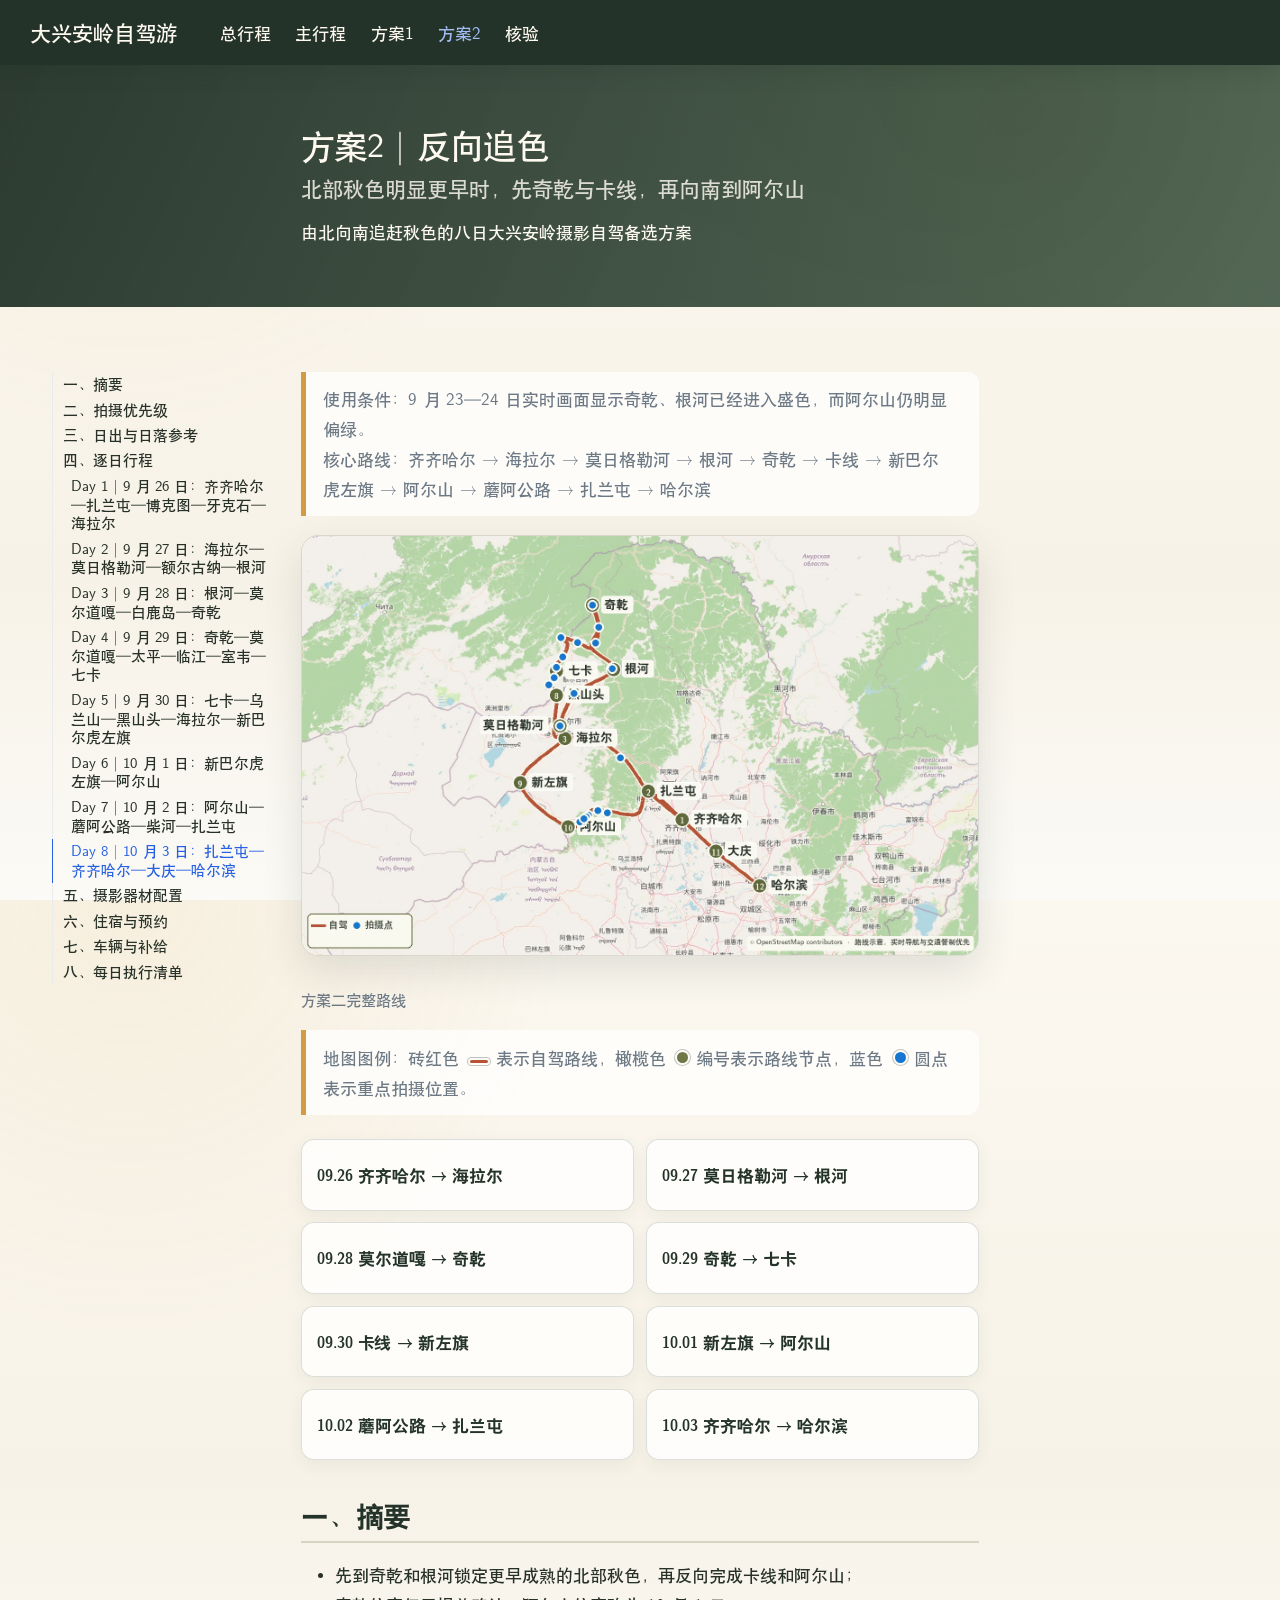
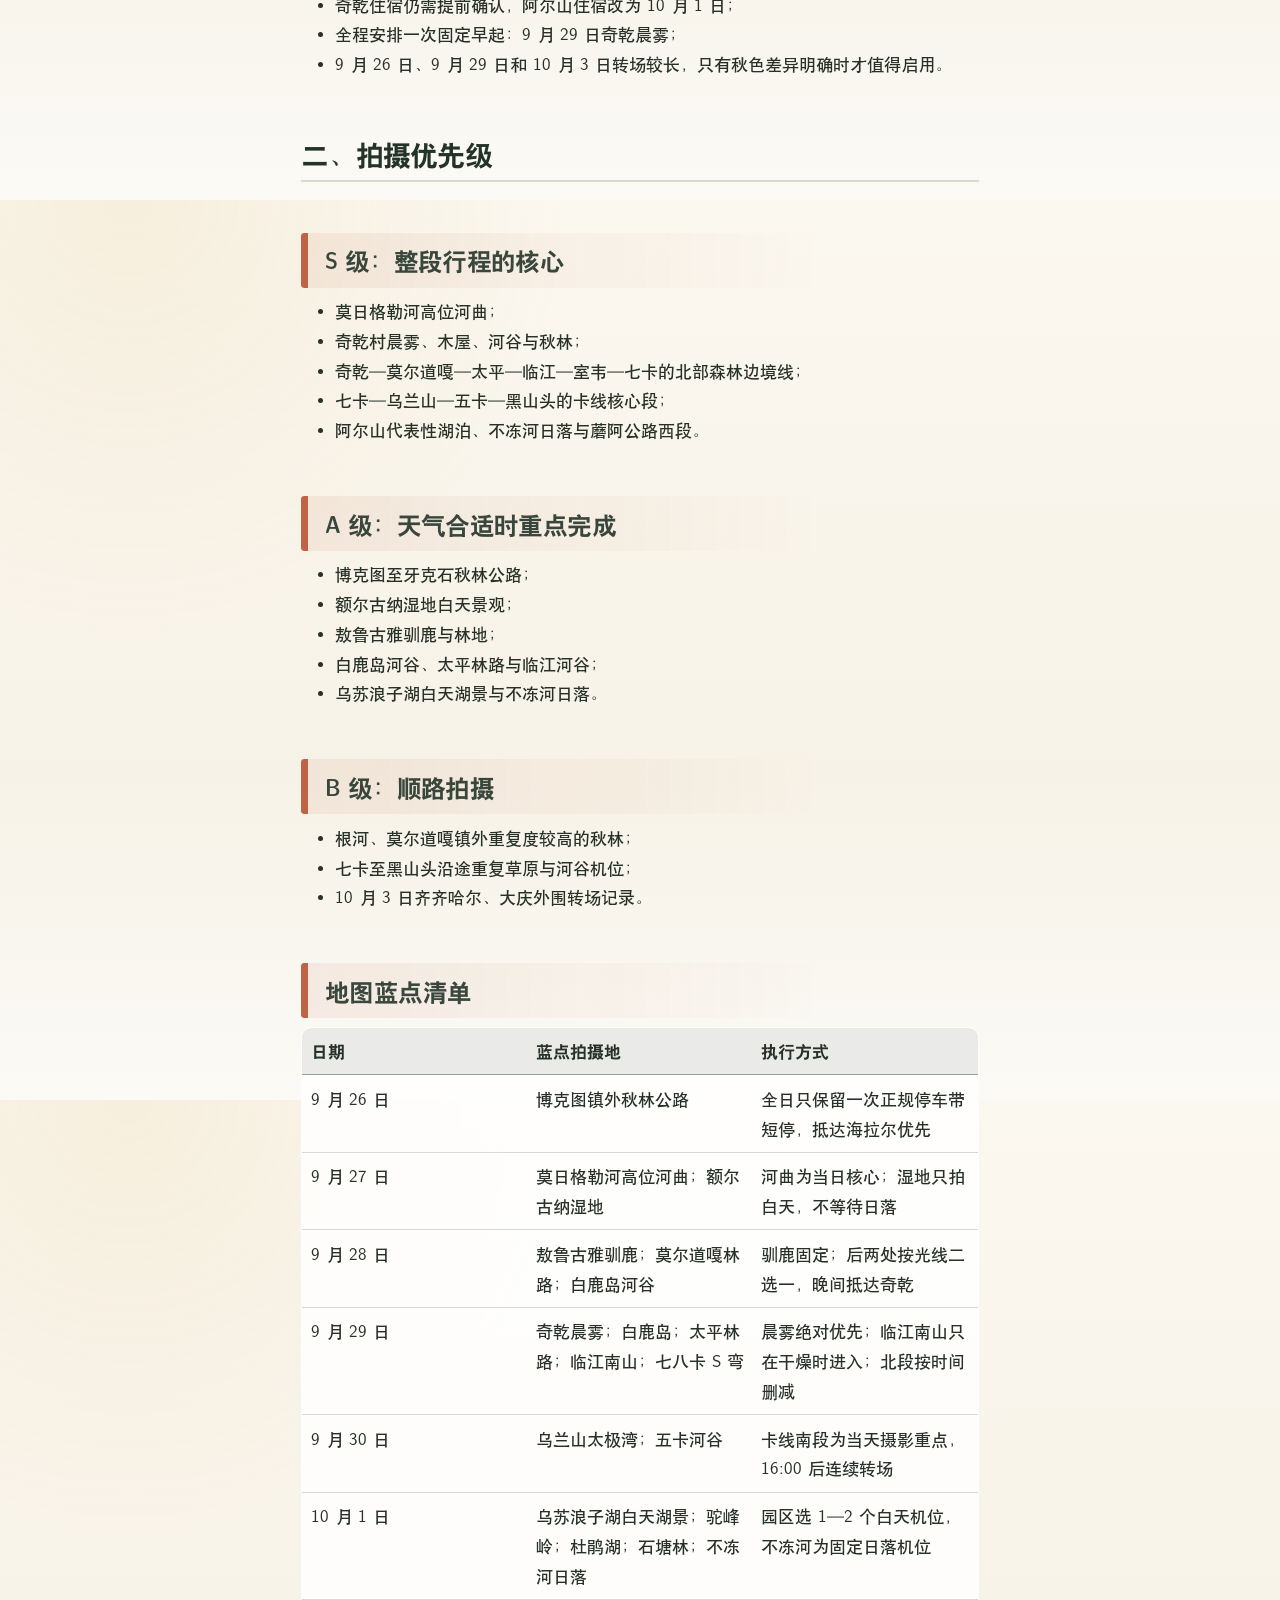
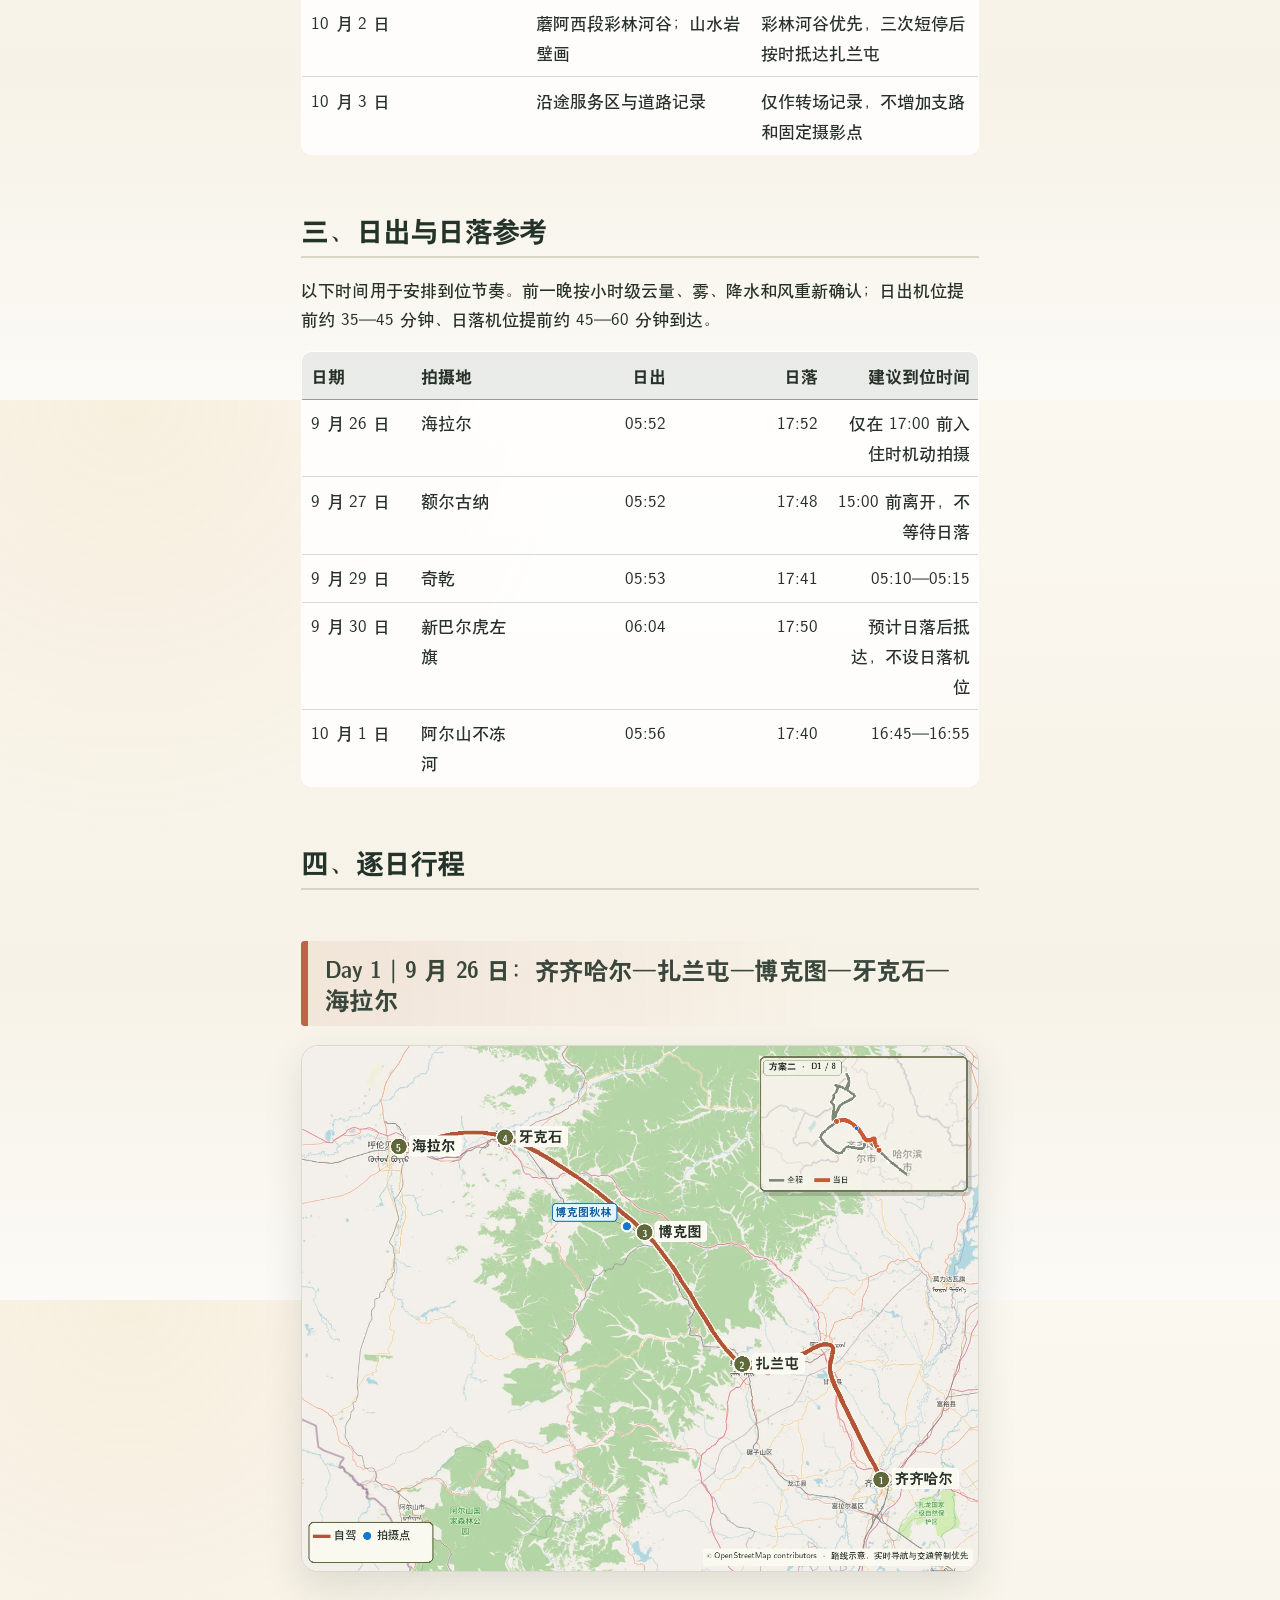
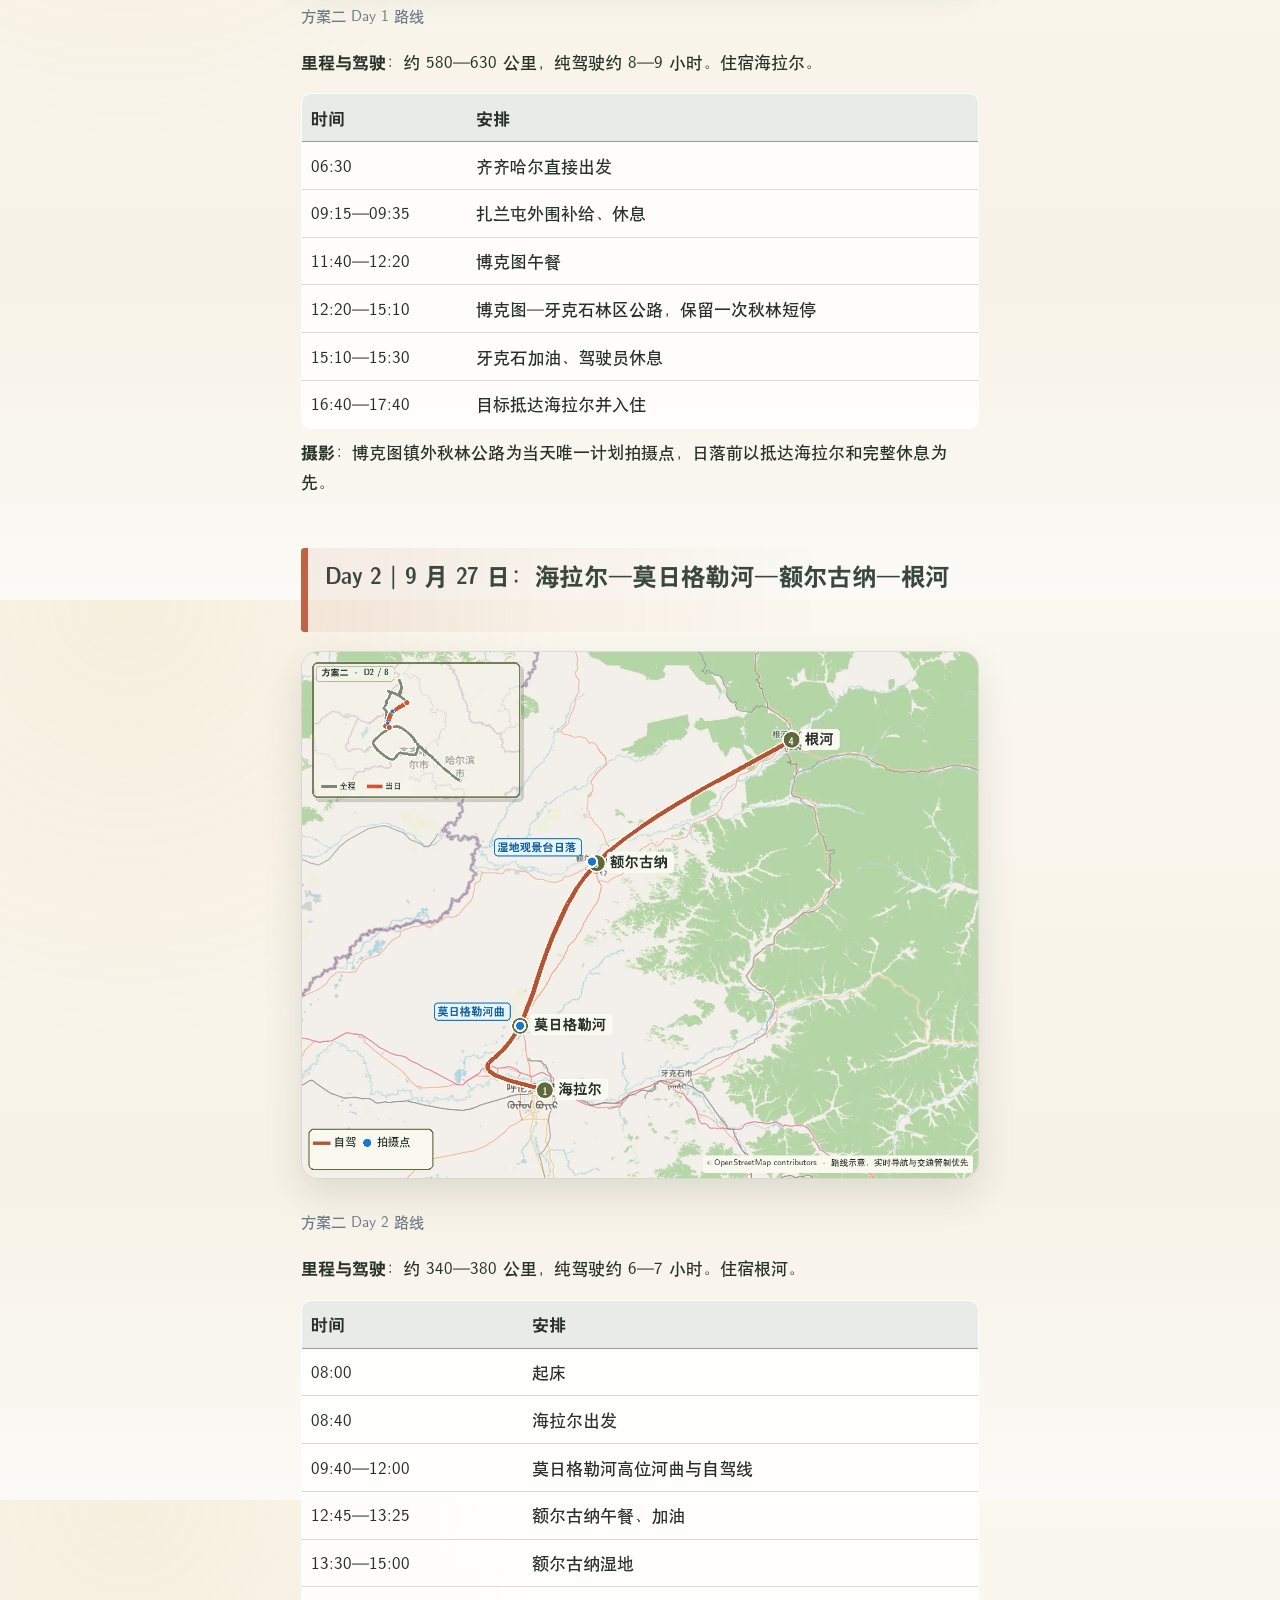
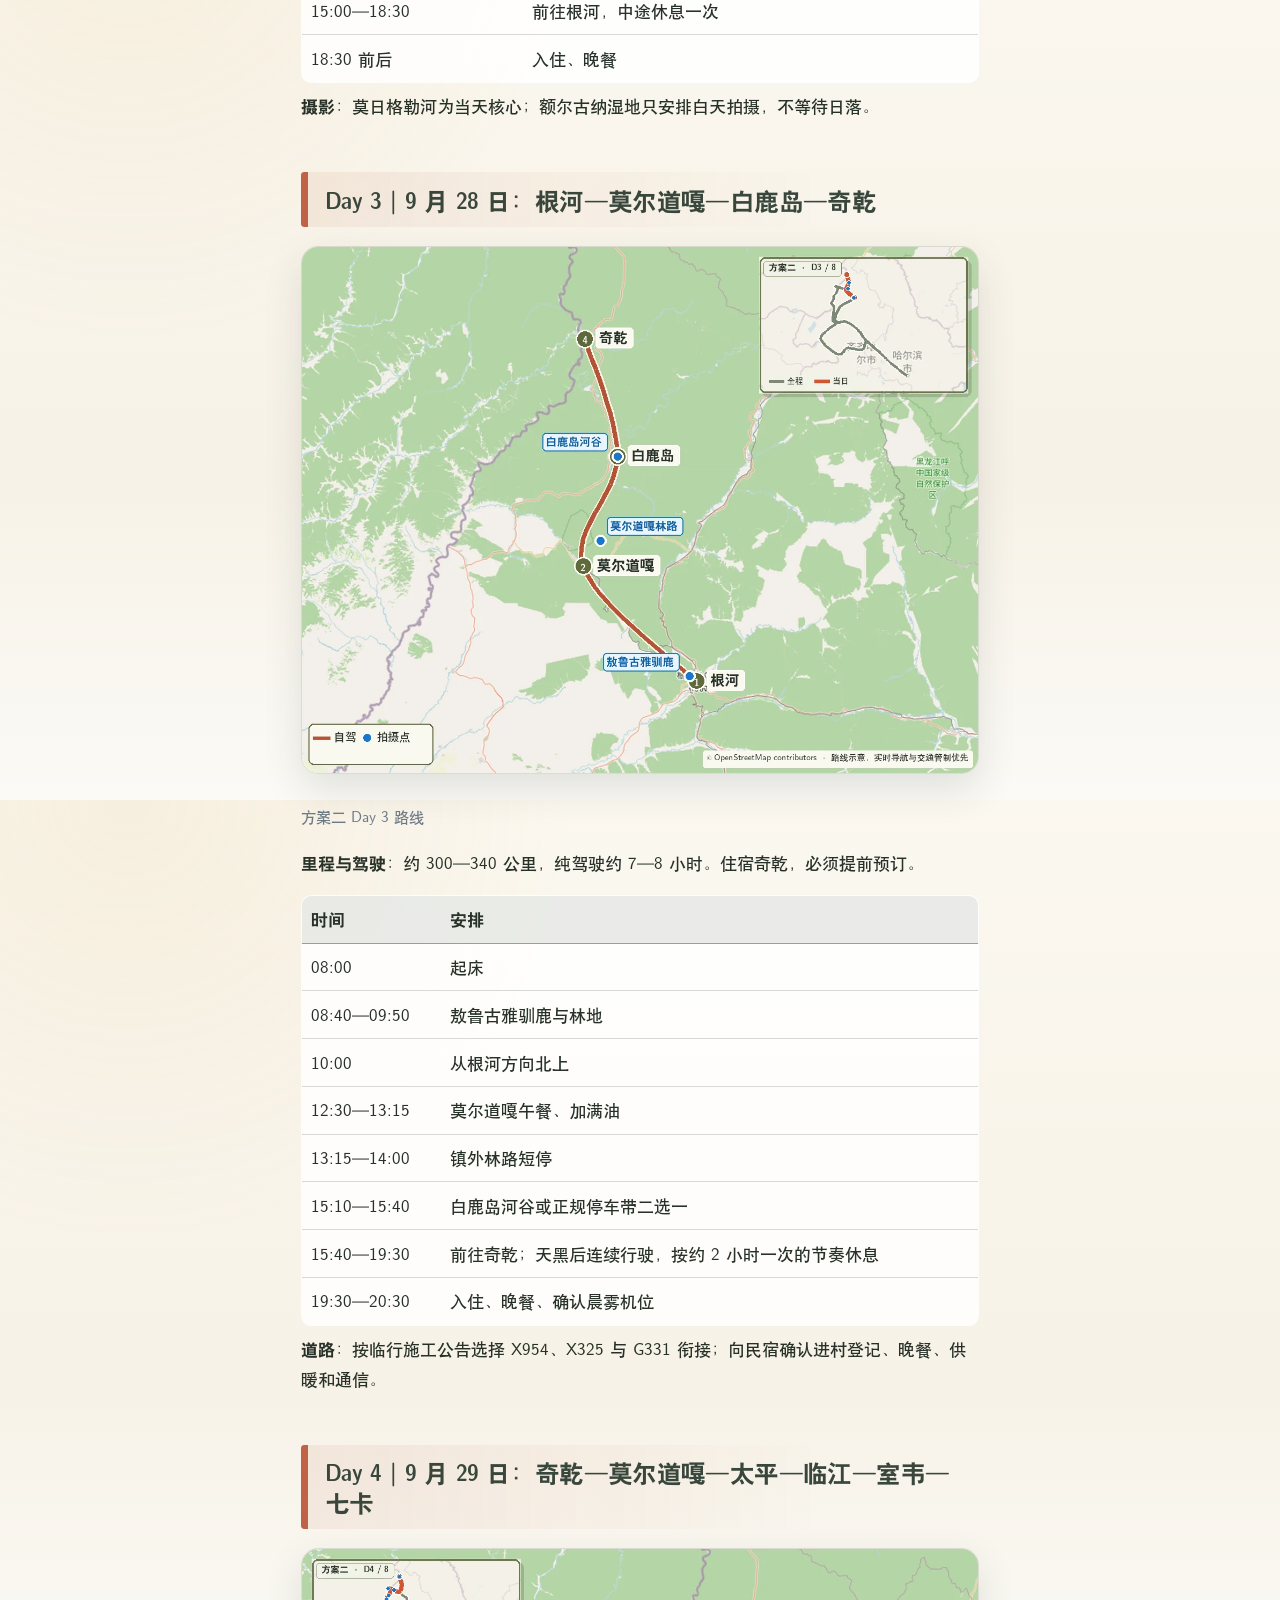
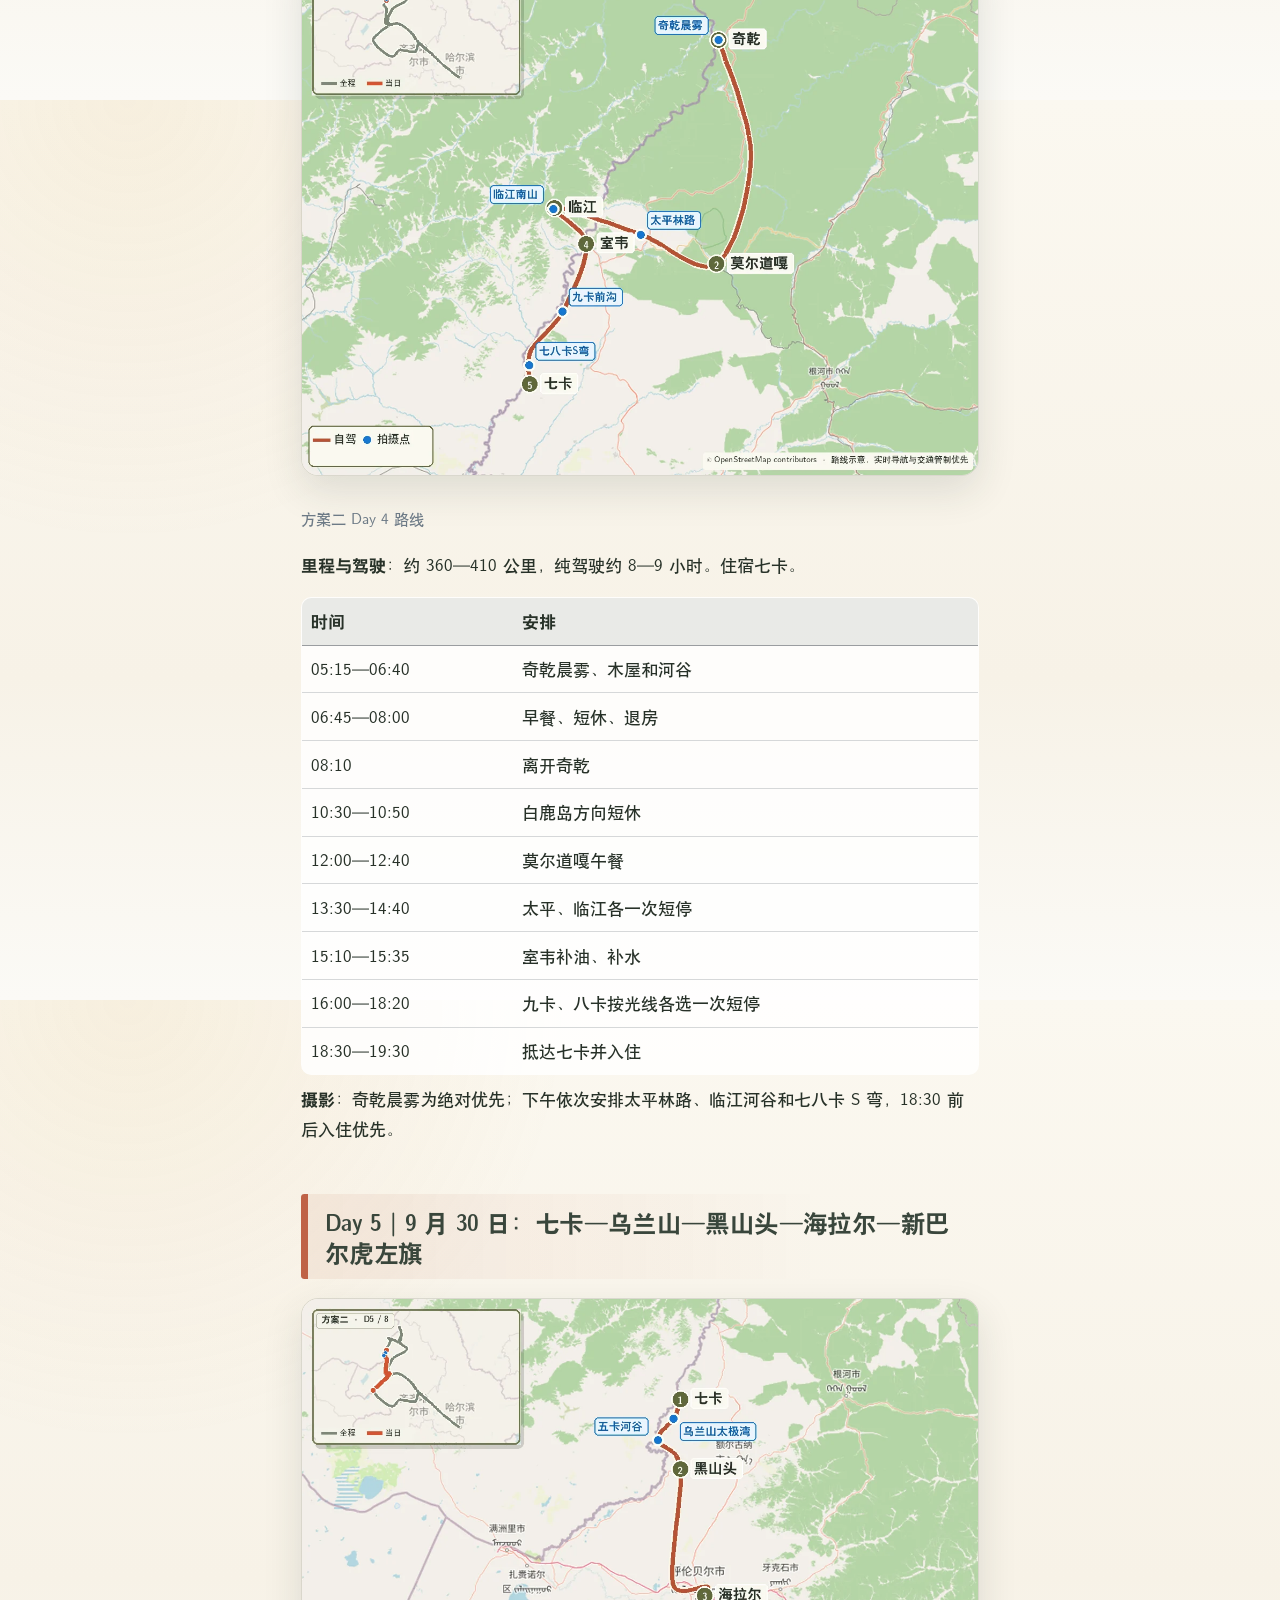
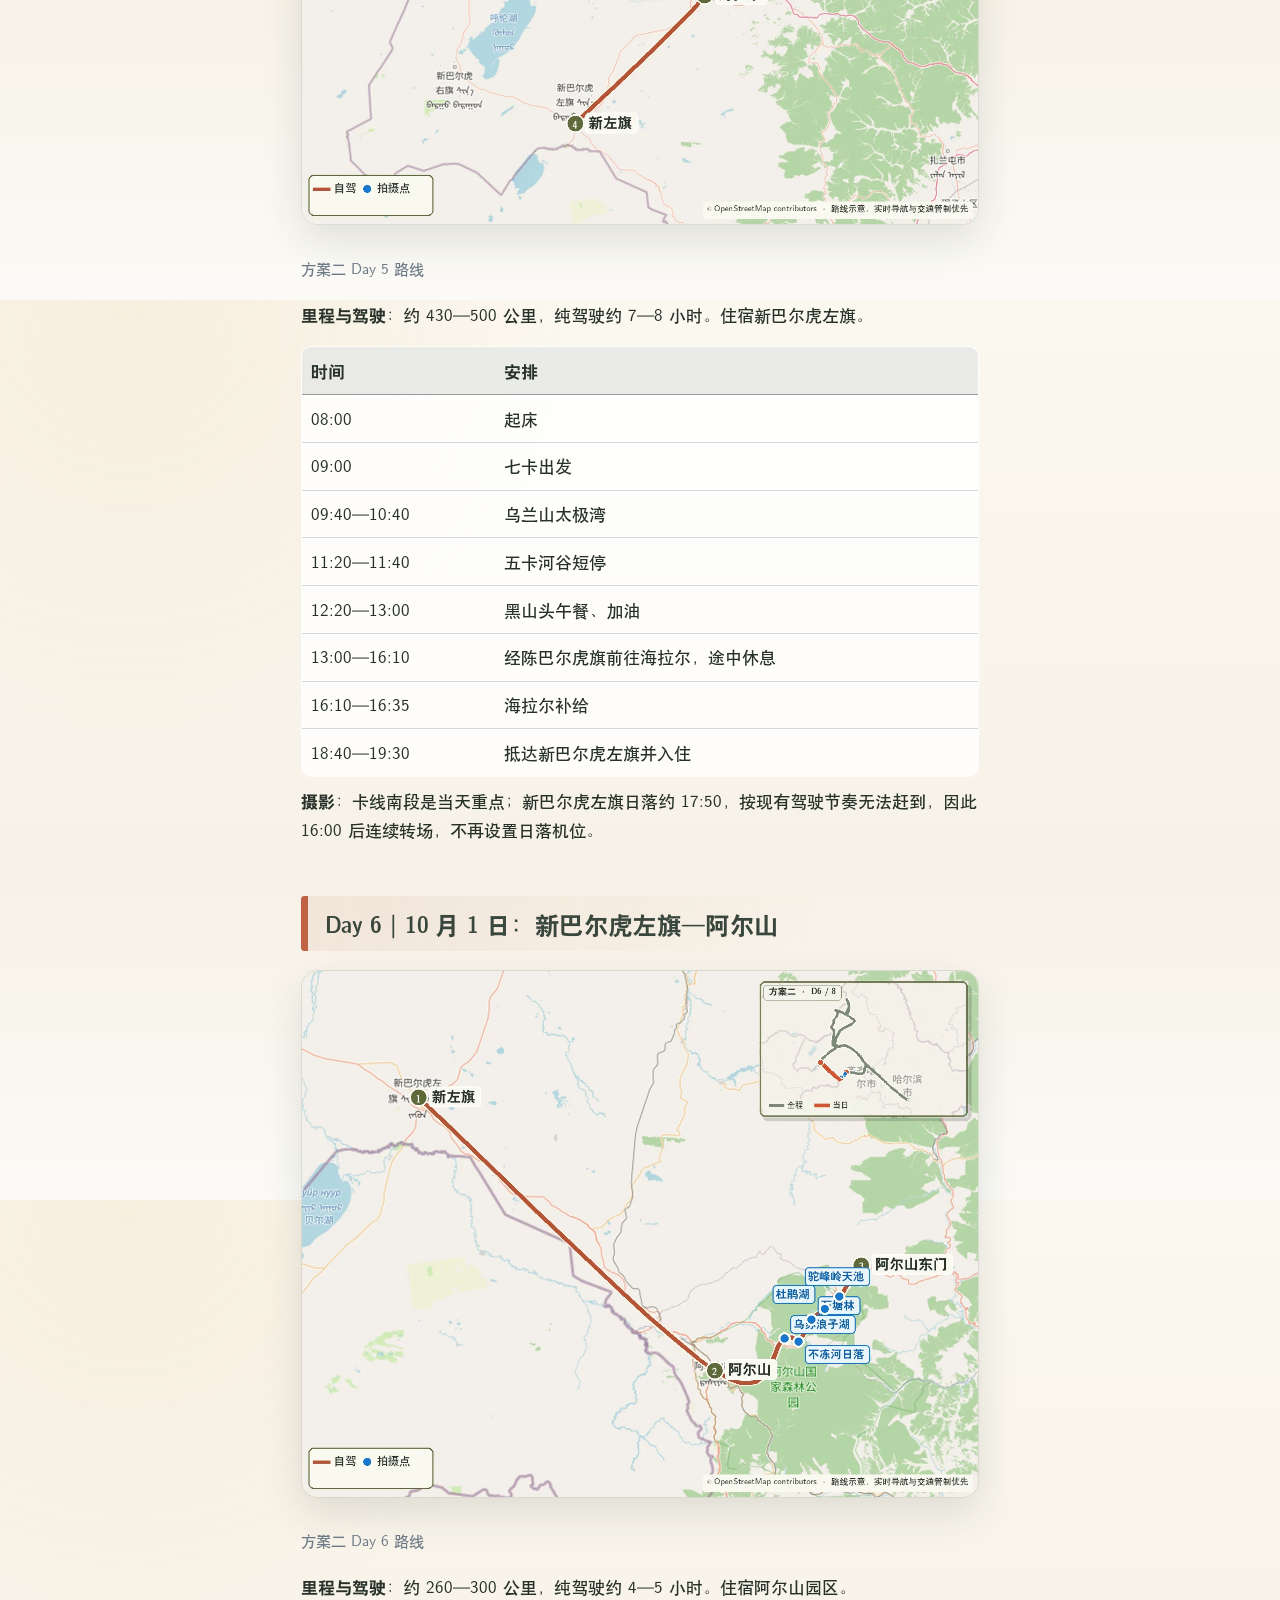
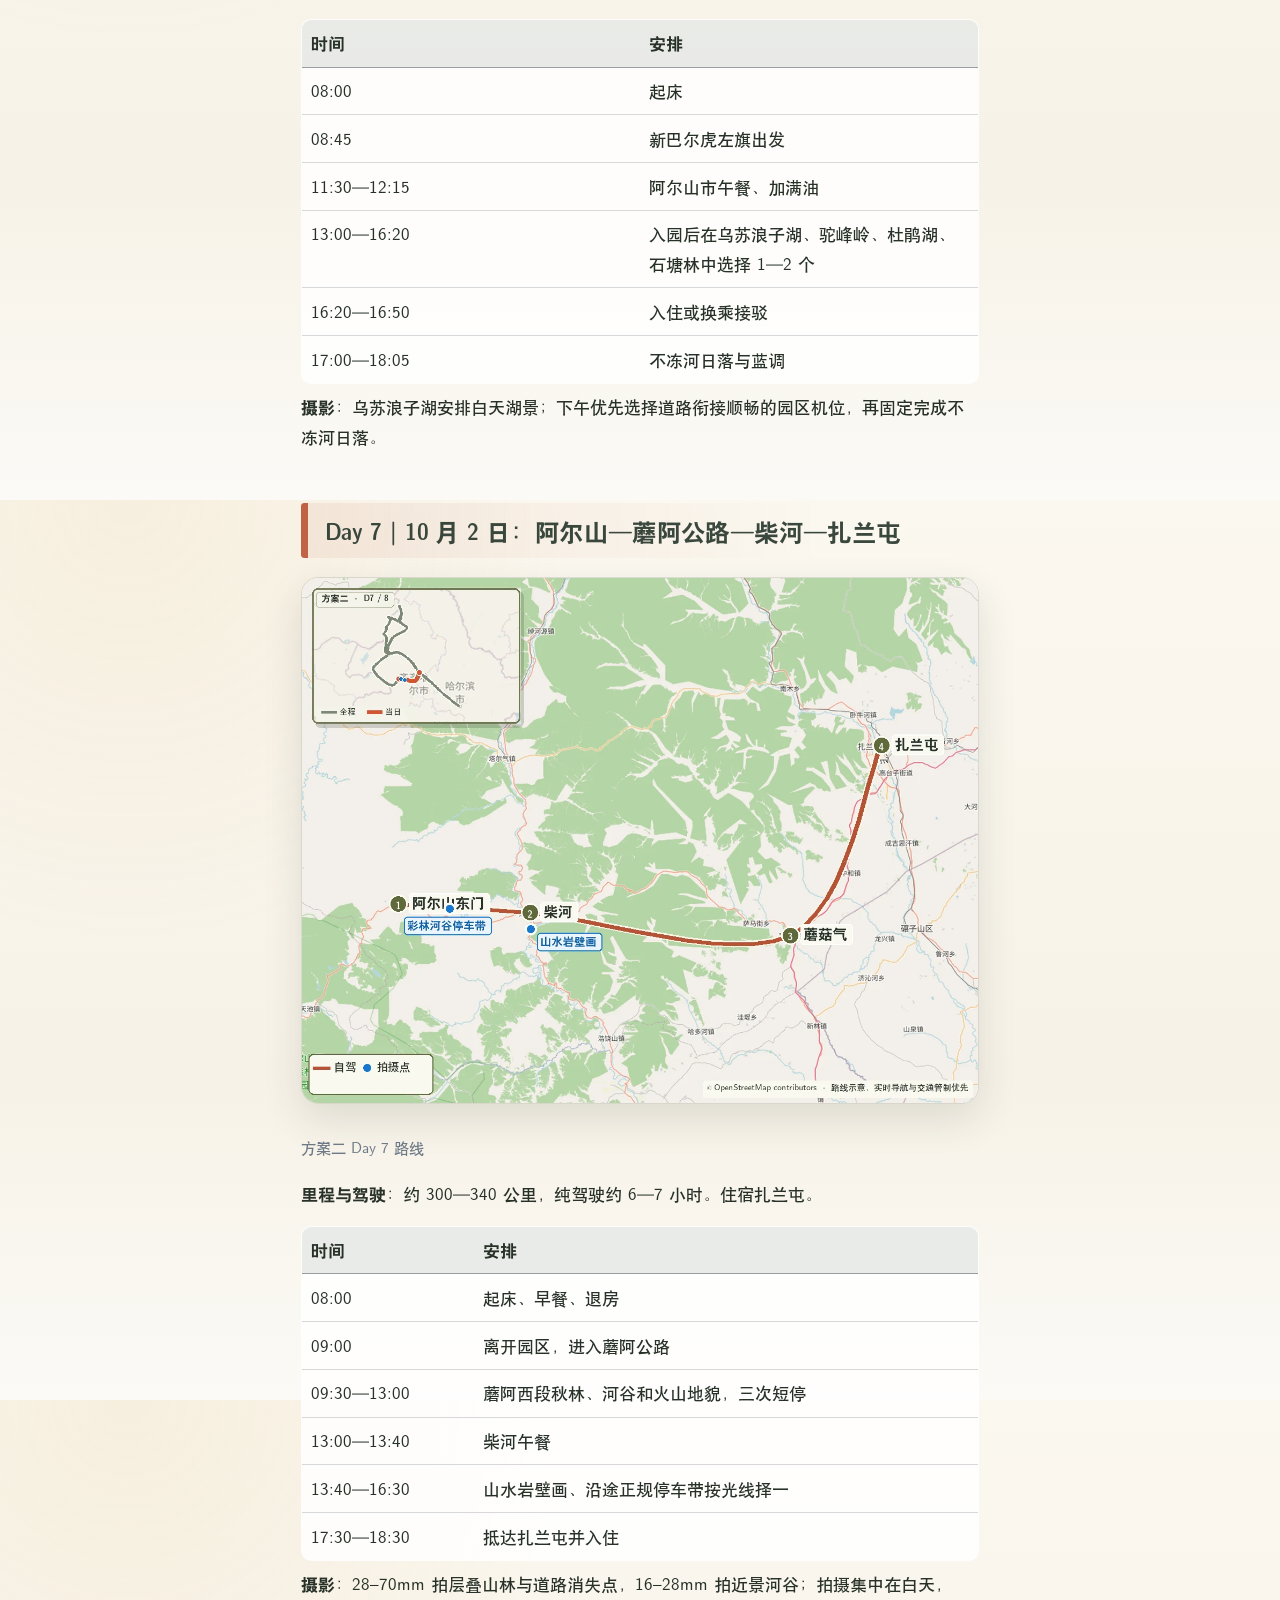
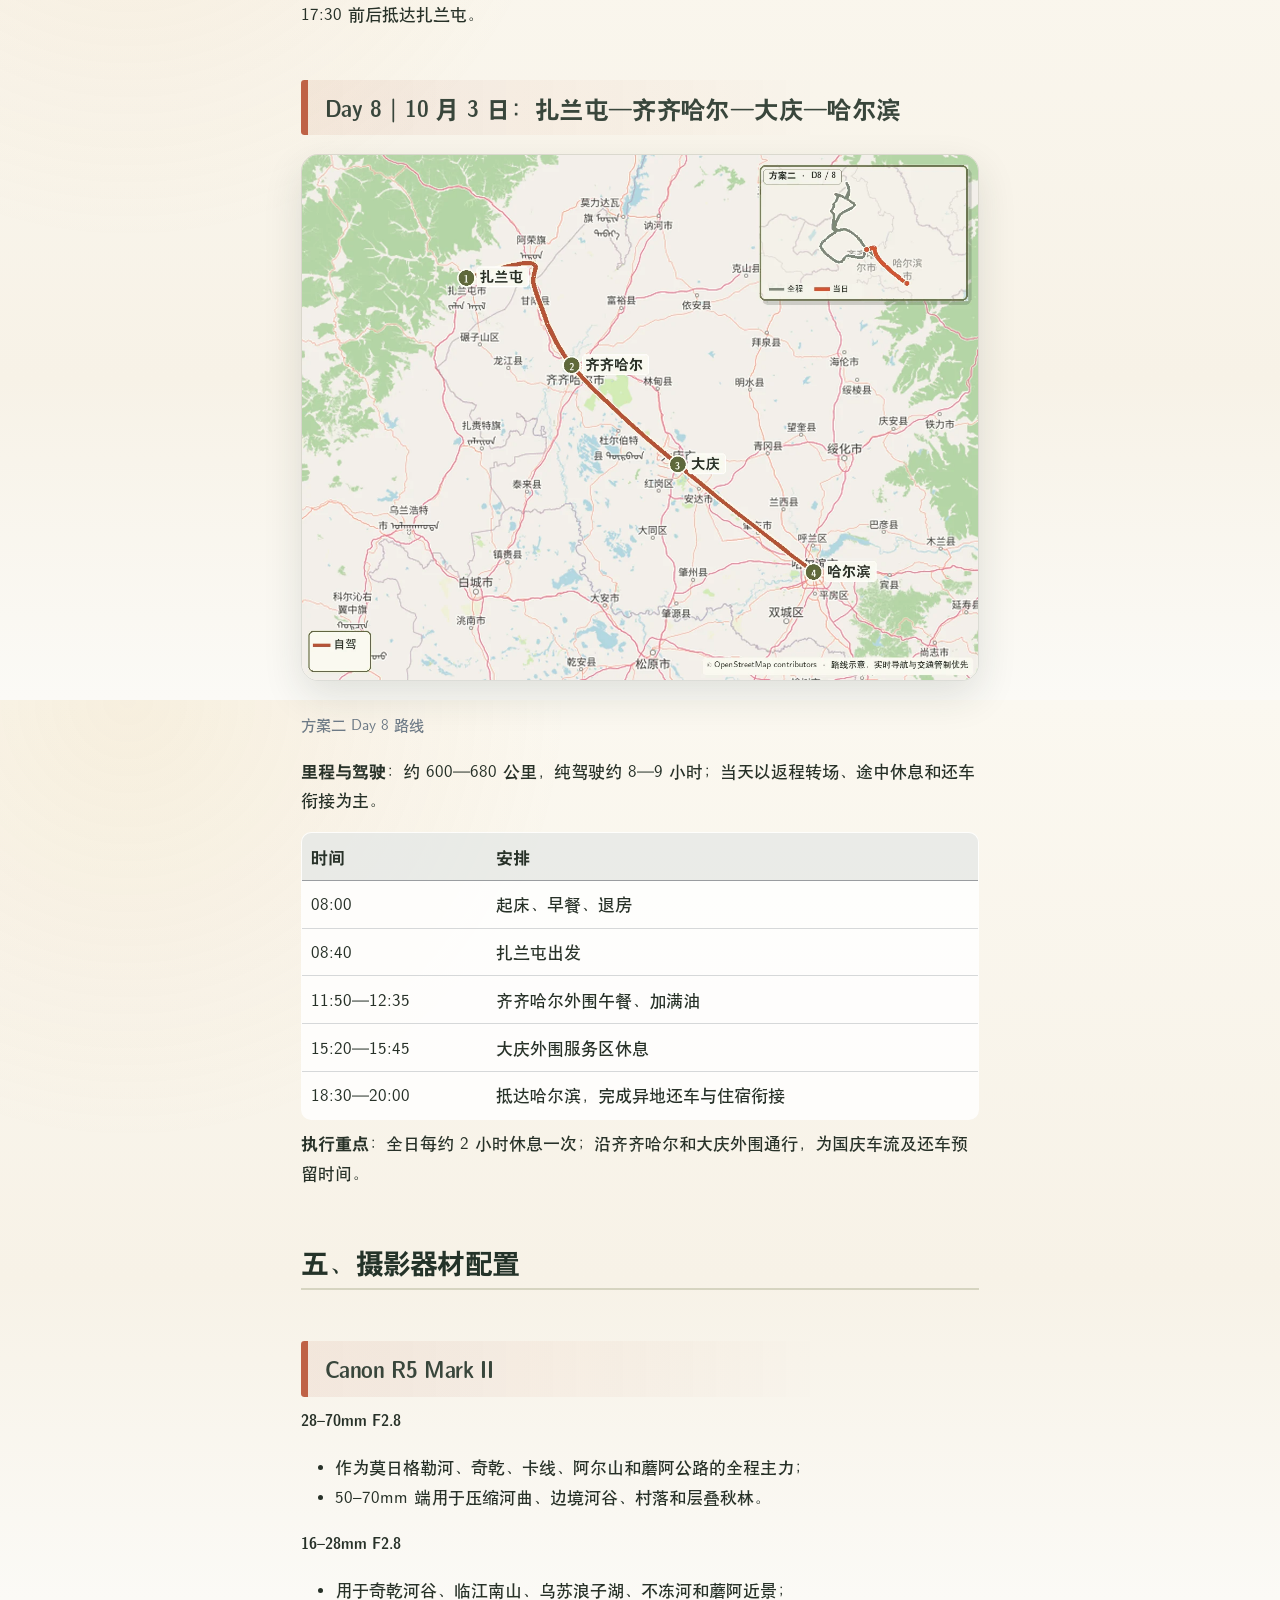
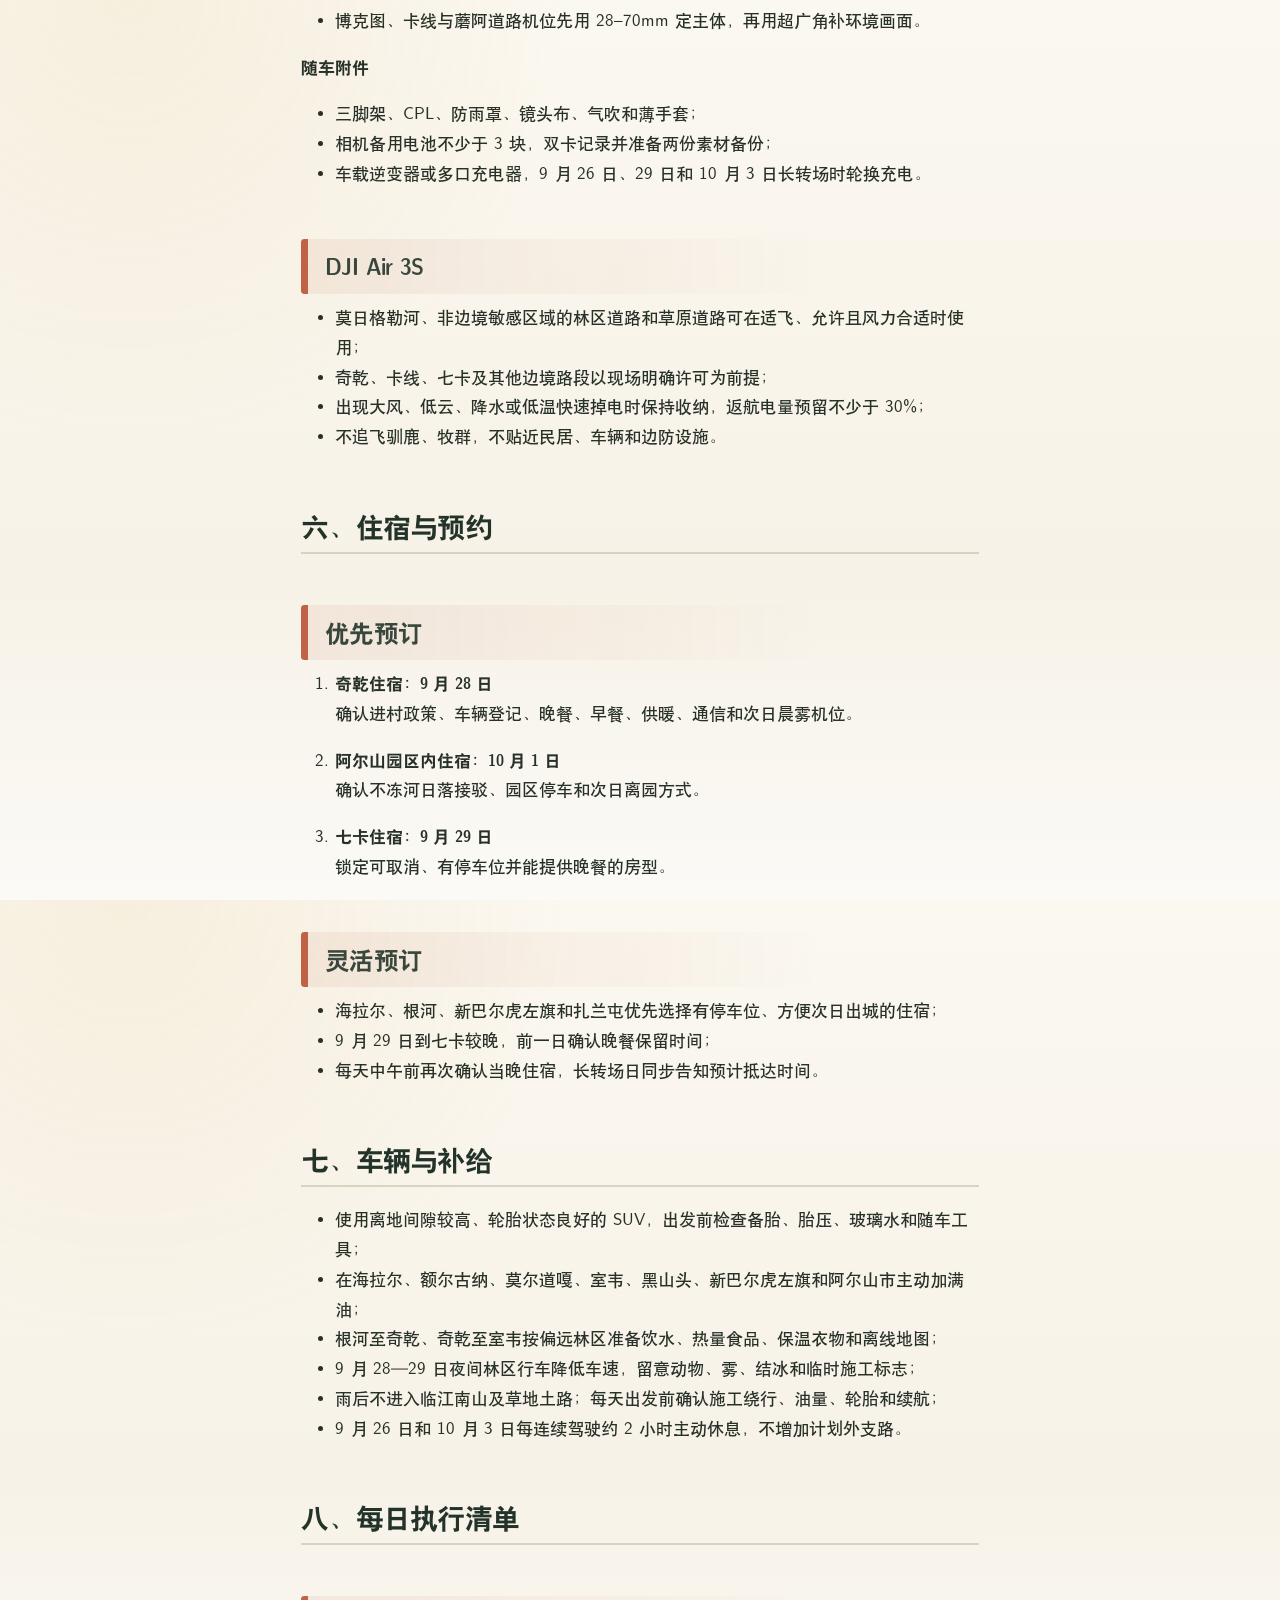
==== commit bf55e147: "Built site for gh-pages" ====
--- a/option-reverse.html
+++ b/option-reverse.html
@@ -139,8 +139,16 @@
     <h2 id="toc-title">该页面内容</h2>
    
   <ul>
-  <li><a href="#一方案重点" id="toc-一方案重点" class="nav-link active" data-scroll-target="#一方案重点">一、方案重点</a></li>
-  <li><a href="#二逐日行程" id="toc-二逐日行程" class="nav-link" data-scroll-target="#二逐日行程">二、逐日行程</a>
+  <li><a href="#一摘要" id="toc-一摘要" class="nav-link active" data-scroll-target="#一摘要">一、摘要</a></li>
+  <li><a href="#二拍摄优先级" id="toc-二拍摄优先级" class="nav-link" data-scroll-target="#二拍摄优先级">二、拍摄优先级</a>
+  <ul class="collapse">
+  <li><a href="#s-级整段行程的核心" id="toc-s-级整段行程的核心" class="nav-link" data-scroll-target="#s-级整段行程的核心">S 级：整段行程的核心</a></li>
+  <li><a href="#a-级天气合适时重点完成" id="toc-a-级天气合适时重点完成" class="nav-link" data-scroll-target="#a-级天气合适时重点完成">A 级：天气合适时重点完成</a></li>
+  <li><a href="#b-级顺路拍摄" id="toc-b-级顺路拍摄" class="nav-link" data-scroll-target="#b-级顺路拍摄">B 级：顺路拍摄</a></li>
+  <li><a href="#地图蓝点清单" id="toc-地图蓝点清单" class="nav-link" data-scroll-target="#地图蓝点清单">地图蓝点清单</a></li>
+  </ul></li>
+  <li><a href="#三日出与日落参考" id="toc-三日出与日落参考" class="nav-link" data-scroll-target="#三日出与日落参考">三、日出与日落参考</a></li>
+  <li><a href="#四逐日行程" id="toc-四逐日行程" class="nav-link" data-scroll-target="#四逐日行程">四、逐日行程</a>
   <ul class="collapse">
   <li><a href="#reverse-day-1" id="toc-reverse-day-1" class="nav-link" data-scroll-target="#reverse-day-1">Day 1｜9 月 26 日：齐齐哈尔—扎兰屯—博克图—牙克石—海拉尔</a></li>
   <li><a href="#reverse-day-2" id="toc-reverse-day-2" class="nav-link" data-scroll-target="#reverse-day-2">Day 2｜9 月 27 日：海拉尔—莫日格勒河—额尔古纳—根河</a></li>
@@ -151,7 +159,24 @@
   <li><a href="#reverse-day-7" id="toc-reverse-day-7" class="nav-link" data-scroll-target="#reverse-day-7">Day 7｜10 月 2 日：阿尔山—蘑阿公路—柴河—扎兰屯</a></li>
   <li><a href="#reverse-day-8" id="toc-reverse-day-8" class="nav-link" data-scroll-target="#reverse-day-8">Day 8｜10 月 3 日：扎兰屯—齐齐哈尔—大庆—哈尔滨</a></li>
   </ul></li>
-  <li><a href="#三住宿与器材" id="toc-三住宿与器材" class="nav-link" data-scroll-target="#三住宿与器材">三、住宿与器材</a></li>
+  <li><a href="#五摄影器材配置" id="toc-五摄影器材配置" class="nav-link" data-scroll-target="#五摄影器材配置">五、摄影器材配置</a>
+  <ul class="collapse">
+  <li><a href="#canon-r5-mark-ii" id="toc-canon-r5-mark-ii" class="nav-link" data-scroll-target="#canon-r5-mark-ii">Canon R5 Mark II</a></li>
+  <li><a href="#dji-air-3s" id="toc-dji-air-3s" class="nav-link" data-scroll-target="#dji-air-3s">DJI Air 3S</a></li>
+  </ul></li>
+  <li><a href="#六住宿与预约" id="toc-六住宿与预约" class="nav-link" data-scroll-target="#六住宿与预约">六、住宿与预约</a>
+  <ul class="collapse">
+  <li><a href="#优先预订" id="toc-优先预订" class="nav-link" data-scroll-target="#优先预订">优先预订</a></li>
+  <li><a href="#灵活预订" id="toc-灵活预订" class="nav-link" data-scroll-target="#灵活预订">灵活预订</a></li>
+  </ul></li>
+  <li><a href="#七车辆与补给" id="toc-七车辆与补给" class="nav-link" data-scroll-target="#七车辆与补给">七、车辆与补给</a></li>
+  <li><a href="#八每日执行清单" id="toc-八每日执行清单" class="nav-link" data-scroll-target="#八每日执行清单">八、每日执行清单</a>
+  <ul class="collapse">
+  <li><a href="#天气确认节奏" id="toc-天气确认节奏" class="nav-link" data-scroll-target="#天气确认节奏">天气确认节奏</a></li>
+  <li><a href="#当日天气决策表" id="toc-当日天气决策表" class="nav-link" data-scroll-target="#当日天气决策表">当日天气决策表</a></li>
+  <li><a href="#出发前" id="toc-出发前" class="nav-link" data-scroll-target="#出发前">出发前</a></li>
+  <li><a href="#拍摄结束后" id="toc-拍摄结束后" class="nav-link" data-scroll-target="#拍摄结束后">拍摄结束后</a></li>
+  </ul></li>
   </ul>
 </nav>
 </nav>
@@ -181,8 +206,8 @@
 <div class="route-strip">
 <p><a href="#reverse-day-1">09.26 齐齐哈尔 → 海拉尔</a> <a href="#reverse-day-2">09.27 莫日格勒河 → 根河</a> <a href="#reverse-day-3">09.28 莫尔道嘎 → 奇乾</a> <a href="#reverse-day-4">09.29 奇乾 → 七卡</a> <a href="#reverse-day-5">09.30 卡线 → 新左旗</a> <a href="#reverse-day-6">10.01 新左旗 → 阿尔山</a> <a href="#reverse-day-7">10.02 蘑阿公路 → 扎兰屯</a> <a href="#reverse-day-8">10.03 齐齐哈尔 → 哈尔滨</a></p>
 </div>
-<section id="一方案重点" class="level2">
-<h2 class="anchored" data-anchor-id="一方案重点">一、方案重点</h2>
+<section id="一摘要" class="level2">
+<h2 class="anchored" data-anchor-id="一摘要">一、摘要</h2>
 <ul>
 <li>先到奇乾和根河锁定更早成熟的北部秋色，再反向完成卡线和阿尔山；</li>
 <li>奇乾住宿仍需提前确认，阿尔山住宿改为 10 月 1 日；</li>
@@ -190,8 +215,157 @@
 <li>9 月 26 日、9 月 29 日和 10 月 3 日转场较长，只有秋色差异明确时才值得启用。</li>
 </ul>
 </section>
-<section id="二逐日行程" class="level2">
-<h2 class="anchored" data-anchor-id="二逐日行程">二、逐日行程</h2>
+<section id="二拍摄优先级" class="level2">
+<h2 class="anchored" data-anchor-id="二拍摄优先级">二、拍摄优先级</h2>
+<section id="s-级整段行程的核心" class="level3">
+<h3 class="anchored" data-anchor-id="s-级整段行程的核心">S 级：整段行程的核心</h3>
+<ul>
+<li>莫日格勒河高位河曲；</li>
+<li>奇乾村晨雾、木屋、河谷与秋林；</li>
+<li>奇乾—莫尔道嘎—太平—临江—室韦—七卡的北部森林边境线；</li>
+<li>七卡—乌兰山—五卡—黑山头的卡线核心段；</li>
+<li>阿尔山代表性湖泊、不冻河日落与蘑阿公路西段。</li>
+</ul>
+</section>
+<section id="a-级天气合适时重点完成" class="level3">
+<h3 class="anchored" data-anchor-id="a-级天气合适时重点完成">A 级：天气合适时重点完成</h3>
+<ul>
+<li>博克图至牙克石秋林公路；</li>
+<li>额尔古纳湿地白天景观；</li>
+<li>敖鲁古雅驯鹿与林地；</li>
+<li>白鹿岛河谷、太平林路与临江河谷；</li>
+<li>乌苏浪子湖白天湖景与不冻河日落。</li>
+</ul>
+</section>
+<section id="b-级顺路拍摄" class="level3">
+<h3 class="anchored" data-anchor-id="b-级顺路拍摄">B 级：顺路拍摄</h3>
+<ul>
+<li>根河、莫尔道嘎镇外重复度较高的秋林；</li>
+<li>七卡至黑山头沿途重复草原与河谷机位；</li>
+<li>10 月 3 日齐齐哈尔、大庆外围转场记录。</li>
+</ul>
+</section>
+<section id="地图蓝点清单" class="level3">
+<h3 class="anchored" data-anchor-id="地图蓝点清单">地图蓝点清单</h3>
+<table class="caption-top table">
+<colgroup>
+<col style="width: 33%">
+<col style="width: 33%">
+<col style="width: 33%">
+</colgroup>
+<thead>
+<tr class="header">
+<th>日期</th>
+<th>蓝点拍摄地</th>
+<th>执行方式</th>
+</tr>
+</thead>
+<tbody>
+<tr class="odd">
+<td>9 月 26 日</td>
+<td>博克图镇外秋林公路</td>
+<td>全日只保留一次正规停车带短停，抵达海拉尔优先</td>
+</tr>
+<tr class="even">
+<td>9 月 27 日</td>
+<td>莫日格勒河高位河曲；额尔古纳湿地</td>
+<td>河曲为当日核心；湿地只拍白天，不等待日落</td>
+</tr>
+<tr class="odd">
+<td>9 月 28 日</td>
+<td>敖鲁古雅驯鹿；莫尔道嘎林路；白鹿岛河谷</td>
+<td>驯鹿固定；后两处按光线二选一，晚间抵达奇乾</td>
+</tr>
+<tr class="even">
+<td>9 月 29 日</td>
+<td>奇乾晨雾；白鹿岛；太平林路；临江南山；七八卡 S 弯</td>
+<td>晨雾绝对优先；临江南山只在干燥时进入；北段按时间删减</td>
+</tr>
+<tr class="odd">
+<td>9 月 30 日</td>
+<td>乌兰山太极湾；五卡河谷</td>
+<td>卡线南段为当天摄影重点，16:00 后连续转场</td>
+</tr>
+<tr class="even">
+<td>10 月 1 日</td>
+<td>乌苏浪子湖白天湖景；驼峰岭；杜鹃湖；石塘林；不冻河日落</td>
+<td>园区选 1—2 个白天机位，不冻河为固定日落机位</td>
+</tr>
+<tr class="odd">
+<td>10 月 2 日</td>
+<td>蘑阿西段彩林河谷；山水岩壁画</td>
+<td>彩林河谷优先，三次短停后按时抵达扎兰屯</td>
+</tr>
+<tr class="even">
+<td>10 月 3 日</td>
+<td>沿途服务区与道路记录</td>
+<td>仅作转场记录，不增加支路和固定摄影点</td>
+</tr>
+</tbody>
+</table>
+</section>
+</section>
+<section id="三日出与日落参考" class="level2">
+<h2 class="anchored" data-anchor-id="三日出与日落参考">三、日出与日落参考</h2>
+<p>以下时间用于安排到位节奏。前一晚按小时级云量、雾、降水和风重新确认；日出机位提前约 35—45 分钟、日落机位提前约 45—60 分钟到达。</p>
+<table class="caption-top table">
+<colgroup>
+<col style="width: 16%">
+<col style="width: 16%">
+<col style="width: 22%">
+<col style="width: 22%">
+<col style="width: 22%">
+</colgroup>
+<thead>
+<tr class="header">
+<th>日期</th>
+<th>拍摄地</th>
+<th style="text-align: right;">日出</th>
+<th style="text-align: right;">日落</th>
+<th style="text-align: right;">建议到位时间</th>
+</tr>
+</thead>
+<tbody>
+<tr class="odd">
+<td>9 月 26 日</td>
+<td>海拉尔</td>
+<td style="text-align: right;">05:52</td>
+<td style="text-align: right;">17:52</td>
+<td style="text-align: right;">仅在 17:00 前入住时机动拍摄</td>
+</tr>
+<tr class="even">
+<td>9 月 27 日</td>
+<td>额尔古纳</td>
+<td style="text-align: right;">05:52</td>
+<td style="text-align: right;">17:48</td>
+<td style="text-align: right;">15:00 前离开，不等待日落</td>
+</tr>
+<tr class="odd">
+<td>9 月 29 日</td>
+<td>奇乾</td>
+<td style="text-align: right;">05:53</td>
+<td style="text-align: right;">17:41</td>
+<td style="text-align: right;">05:10—05:15</td>
+</tr>
+<tr class="even">
+<td>9 月 30 日</td>
+<td>新巴尔虎左旗</td>
+<td style="text-align: right;">06:04</td>
+<td style="text-align: right;">17:50</td>
+<td style="text-align: right;">预计日落后抵达，不设日落机位</td>
+</tr>
+<tr class="odd">
+<td>10 月 1 日</td>
+<td>阿尔山不冻河</td>
+<td style="text-align: right;">05:56</td>
+<td style="text-align: right;">17:40</td>
+<td style="text-align: right;">16:45—16:55</td>
+</tr>
+</tbody>
+</table>
+</section>
+<section id="四逐日行程" class="level2">
+<h2 class="anchored" data-anchor-id="四逐日行程">四、逐日行程</h2>
 <section id="reverse-day-1" class="level3">
 <h3 class="anchored" data-anchor-id="reverse-day-1">Day 1｜9 月 26 日：齐齐哈尔—扎兰屯—博克图—牙克石—海拉尔</h3>
 <div class="quarto-figure quarto-figure-center">
@@ -443,11 +617,11 @@
 </tr>
 <tr class="even">
 <td>18:40—19:30</td>
-<td>抵达新巴尔虎左旗；光线合适时拍镇外暮色</td>
+<td>抵达新巴尔虎左旗并入住</td>
 </tr>
 </tbody>
 </table>
-<p><strong>摄影</strong>：卡线南段仍是当天重点；16:00 后进入连续转场，把剩余体力留给新巴尔虎左旗方向驾驶。</p>
+<p><strong>摄影</strong>：卡线南段是当天重点；新巴尔虎左旗日落约 17:50，按现有驾驶节奏无法赶到，因此 16:00 后连续转场，不再设置日落机位。</p>
 </section>
 <section id="reverse-day-6" class="level3">
 <h3 class="anchored" data-anchor-id="reverse-day-6">Day 6｜10 月 1 日：新巴尔虎左旗—阿尔山</h3>
@@ -585,16 +759,157 @@
 <p><strong>执行重点</strong>：全日每约 2 小时休息一次；沿齐齐哈尔和大庆外围通行，为国庆车流及还车预留时间。</p>
 </section>
 </section>
-<section id="三住宿与器材" class="level2">
-<h2 class="anchored" data-anchor-id="三住宿与器材">三、住宿与器材</h2>
+<section id="五摄影器材配置" class="level2">
+<h2 class="anchored" data-anchor-id="五摄影器材配置">五、摄影器材配置</h2>
+<section id="canon-r5-mark-ii" class="level3">
+<h3 class="anchored" data-anchor-id="canon-r5-mark-ii">Canon R5 Mark II</h3>
+<p><strong>28–70mm F2.8</strong></p>
 <ul>
-<li>奇乾 9 月 28 日、阿尔山园区 10 月 1 日的住宿必须提前锁定；</li>
-<li>七卡和新巴尔虎左旗优先选择可取消、有停车位的房型；</li>
-<li>28–70mm F2.8 为主力镜头，16–28mm F2.8 用于河谷、天池和带前景的大景；</li>
-<li>DJI Air 3S 在卡线、奇乾和边境区域只按现场明确许可执行。</li>
+<li>作为莫日格勒河、奇乾、卡线、阿尔山和蘑阿公路的全程主力；</li>
+<li>50–70mm 端用于压缩河曲、边境河谷、村落和层叠秋林。</li>
 </ul>
-
-
+<p><strong>16–28mm F2.8</strong></p>
+<ul>
+<li>用于奇乾河谷、临江南山、乌苏浪子湖、不冻河和蘑阿近景；</li>
+<li>博克图、卡线与蘑阿道路机位先用 28–70mm 定主体，再用超广角补环境画面。</li>
+</ul>
+<p><strong>随车附件</strong></p>
+<ul>
+<li>三脚架、CPL、防雨罩、镜头布、气吹和薄手套；</li>
+<li>相机备用电池不少于 3 块，双卡记录并准备两份素材备份；</li>
+<li>车载逆变器或多口充电器，9 月 26 日、29 日和 10 月 3 日长转场时轮换充电。</li>
+</ul>
+</section>
+<section id="dji-air-3s" class="level3">
+<h3 class="anchored" data-anchor-id="dji-air-3s">DJI Air 3S</h3>
+<ul>
+<li>莫日格勒河、非边境敏感区域的林区道路和草原道路可在适飞、允许且风力合适时使用；</li>
+<li>奇乾、卡线、七卡及其他边境路段以现场明确许可为前提；</li>
+<li>出现大风、低云、降水或低温快速掉电时保持收纳，返航电量预留不少于 30%；</li>
+<li>不追飞驯鹿、牧群，不贴近民居、车辆和边防设施。</li>
+</ul>
+</section>
+</section>
+<section id="六住宿与预约" class="level2">
+<h2 class="anchored" data-anchor-id="六住宿与预约">六、住宿与预约</h2>
+<section id="优先预订" class="level3">
+<h3 class="anchored" data-anchor-id="优先预订">优先预订</h3>
+<ol type="1">
+<li><p><strong>奇乾住宿：9 月 28 日</strong><br> 确认进村政策、车辆登记、晚餐、早餐、供暖、通信和次日晨雾机位。</p></li>
+<li><p><strong>阿尔山园区内住宿：10 月 1 日</strong><br> 确认不冻河日落接驳、园区停车和次日离园方式。</p></li>
+<li><p><strong>七卡住宿：9 月 29 日</strong><br> 锁定可取消、有停车位并能提供晚餐的房型。</p></li>
+</ol>
+</section>
+<section id="灵活预订" class="level3">
+<h3 class="anchored" data-anchor-id="灵活预订">灵活预订</h3>
+<ul>
+<li>海拉尔、根河、新巴尔虎左旗和扎兰屯优先选择有停车位、方便次日出城的住宿；</li>
+<li>9 月 29 日到七卡较晚，前一日确认晚餐保留时间；</li>
+<li>每天中午前再次确认当晚住宿，长转场日同步告知预计抵达时间。</li>
+</ul>
+</section>
+</section>
+<section id="七车辆与补给" class="level2">
+<h2 class="anchored" data-anchor-id="七车辆与补给">七、车辆与补给</h2>
+<ul>
+<li>使用离地间隙较高、轮胎状态良好的 SUV，出发前检查备胎、胎压、玻璃水和随车工具；</li>
+<li>在海拉尔、额尔古纳、莫尔道嘎、室韦、黑山头、新巴尔虎左旗和阿尔山市主动加满油；</li>
+<li>根河至奇乾、奇乾至室韦按偏远林区准备饮水、热量食品、保温衣物和离线地图；</li>
+<li>9 月 28—29 日夜间林区行车降低车速，留意动物、雾、结冰和临时施工标志；</li>
+<li>雨后不进入临江南山及草地土路；每天出发前确认施工绕行、油量、轮胎和续航；</li>
+<li>9 月 26 日和 10 月 3 日每连续驾驶约 2 小时主动休息，不增加计划外支路。</li>
+</ul>
+</section>
+<section id="八每日执行清单" class="level2">
+<h2 class="anchored" data-anchor-id="八每日执行清单">八、每日执行清单</h2>
+<section id="天气确认节奏" class="level3">
+<h3 class="anchored" data-anchor-id="天气确认节奏">天气确认节奏</h3>
+<ul>
+<li><strong>T-7 日</strong>：先比较奇乾、根河与阿尔山的秋色、降温、降水和大风趋势，确认是否启用反向路线；</li>
+<li><strong>T-72 小时</strong>：按小时级预报调整晨雾、日落和长转场的先后顺序；</li>
+<li><strong>前一晚 20:00</strong>：锁定次日起床、首个机位、主拍点、备用点和最晚离场时间；</li>
+<li><strong>出发前</strong>：复核气象预警、实时降水、能见度、阵风、路面结冰与道路公告。天气与道路入口见<a href="./sources.html#四施工天气与森林安全">核验页</a>。</li>
+</ul>
+</section>
+<section id="当日天气决策表" class="level3">
+<h3 class="anchored" data-anchor-id="当日天气决策表">当日天气决策表</h3>
+<table class="caption-top table">
+<colgroup>
+<col style="width: 33%">
+<col style="width: 33%">
+<col style="width: 33%">
+</colgroup>
+<thead>
+<tr class="header">
+<th>日期</th>
+<th>重点确认</th>
+<th>当天执行规则</th>
+</tr>
+</thead>
+<tbody>
+<tr class="odd">
+<td>9 月 26 日</td>
+<td>齐齐哈尔—海拉尔沿线降水、低云与侧风</td>
+<td>全日以安全抵达为先；降雨或低能见度时取消博克图摄影短停</td>
+</tr>
+<tr class="even">
+<td>9 月 27 日</td>
+<td>莫日格勒河能见度与风；额尔古纳下午云量</td>
+<td>河曲清晰时优先莫日格勒河；低云遮挡时缩短高位停留并提前去根河</td>
+</tr>
+<tr class="odd">
+<td>9 月 28 日</td>
+<td>根河—奇乾降水、夜间温度、雾和道路通行</td>
+<td>持续雨雪、结冰预警或道路限制时止于莫尔道嘎，重新评估次日是否进入奇乾</td>
+</tr>
+<tr class="even">
+<td>9 月 29 日</td>
+<td>奇乾晨雾；北部林区降水与临江南山路面</td>
+<td>晨雾成立时固定早起；持续降水时跳过临江南山，压缩北段短停并尽早到七卡</td>
+</tr>
+<tr class="odd">
+<td>9 月 30 日</td>
+<td>卡线降水、阵风、能见度和道路状态</td>
+<td>雨后只走铺装主线；低云遮挡乌兰山或支路湿滑时直接完成五卡后南下</td>
+</tr>
+<tr class="even">
+<td>10 月 1 日</td>
+<td>阿尔山下午云量、降水、风与园区交通</td>
+<td>天气通透选高位湖景；低云或降水选石塘林等近景，不冻河日落按云量决定等待时长</td>
+</tr>
+<tr class="odd">
+<td>10 月 2 日</td>
+<td>蘑阿公路降水、低云、路面和日落前剩余时间</td>
+<td>光线好时保留三次短停；雨雾中减少停车，优先在天黑前驶出山路</td>
+</tr>
+<tr class="even">
+<td>10 月 3 日</td>
+<td>扎兰屯—哈尔滨降水、侧风、能见度与国庆车流</td>
+<td>全日只做返程转场；天气或车流不利时提前出发并减少中途停留</td>
+</tr>
+</tbody>
+</table>
+</section>
+<section id="出发前" class="level3">
+<h3 class="anchored" data-anchor-id="出发前">出发前</h3>
+<ul>
+<li>检查油量、胎压、导航、离线地图和当天施工绕行；</li>
+<li>相机双卡、时间同步、电池、无人机电量与适飞空域检查；</li>
+<li>将当日住宿、加油站、核心机位和最晚离场点设为收藏；</li>
+<li>按天气把拍摄点标记为“必拍、顺路、备用”三级。</li>
+</ul>
+</section>
+<section id="拍摄结束后" class="level3">
+<h3 class="anchored" data-anchor-id="拍摄结束后">拍摄结束后</h3>
+<ul>
+<li>相机素材至少完成两份备份，核对照片数量与关键机位；</li>
+<li>清洁镜片、检查器材受潮情况，轮换补充相机和无人机电量；</li>
+<li>联系次日住宿，确认停车、晚餐、供暖和道路信息；</li>
+<li>按最新小时级天气更新次日起床时间、机位和最晚离场时间。</li>
+</ul>
+
+
+</section>
 </section>
 
 <a onclick="window.scrollTo(0, 0); return false;" role="button" id="quarto-back-to-top"><i class="bi bi-arrow-up"></i> 回到顶部</a></main> <!-- /main -->
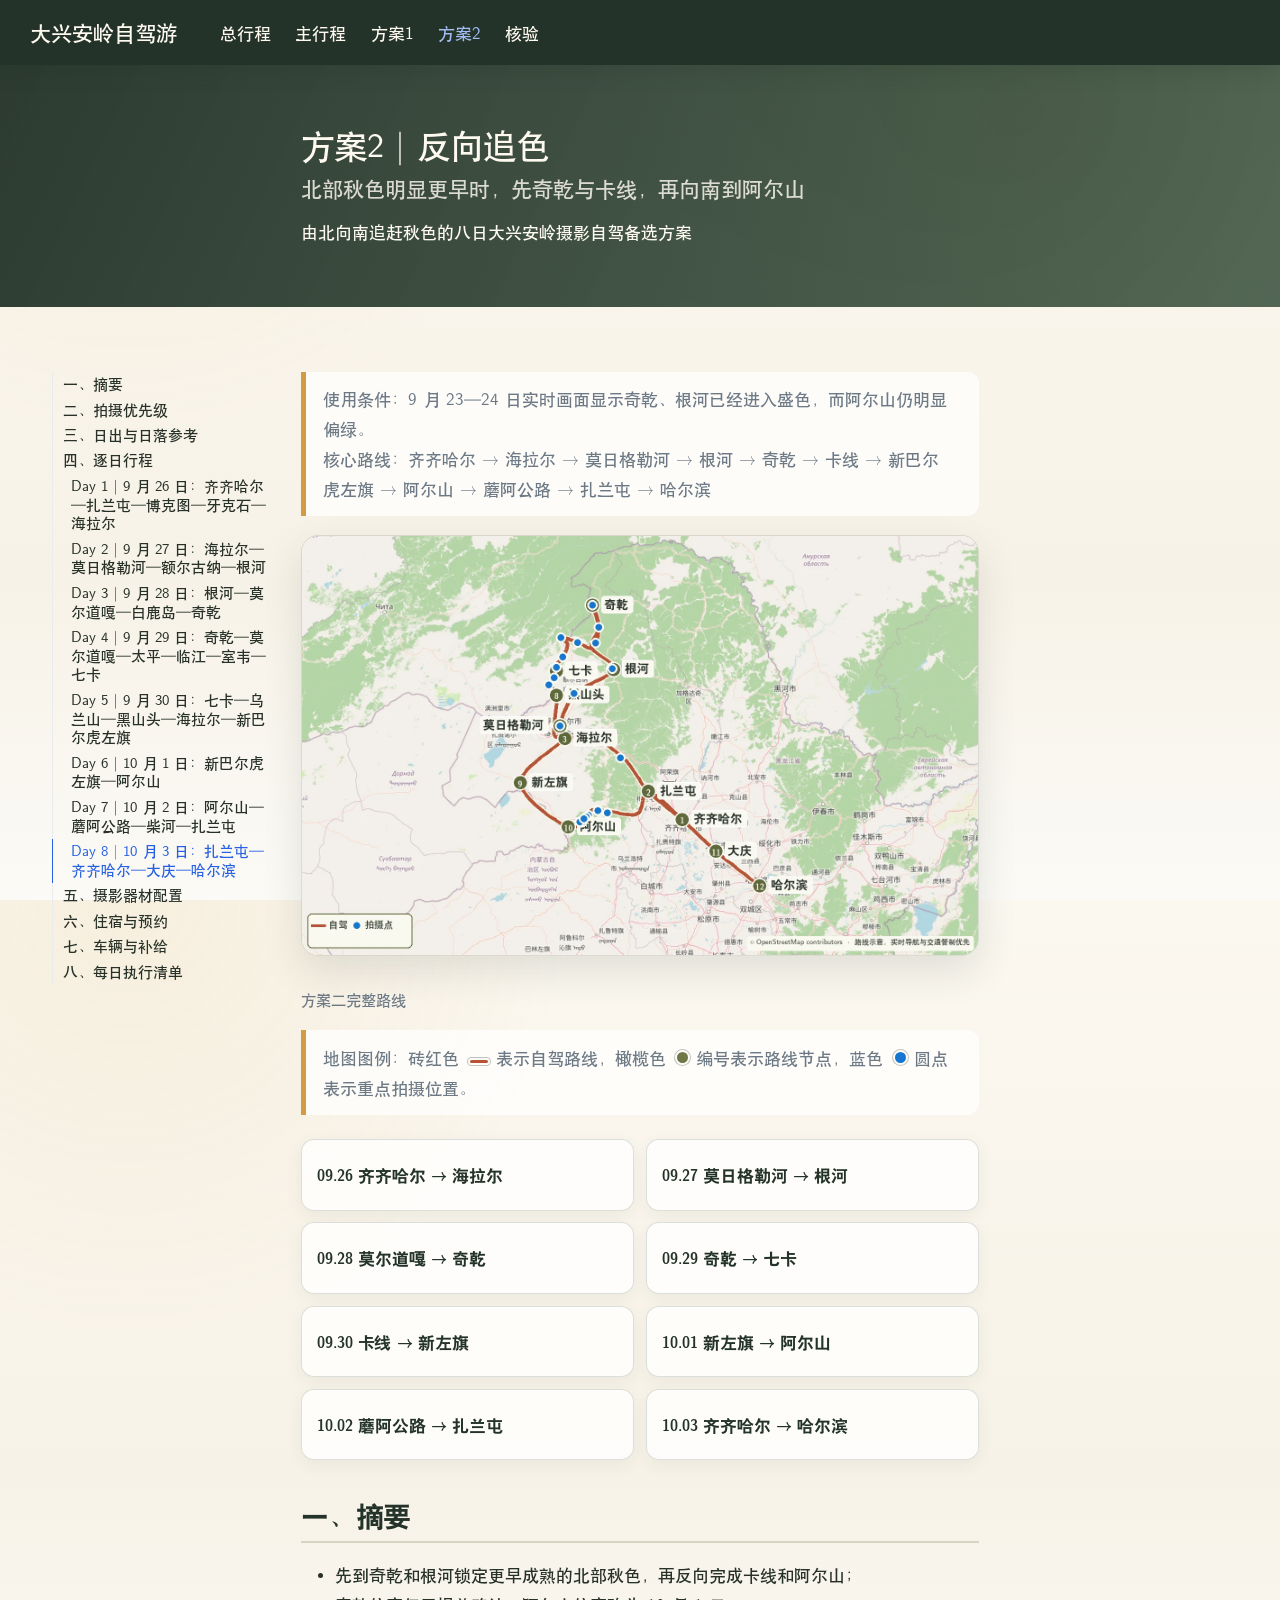
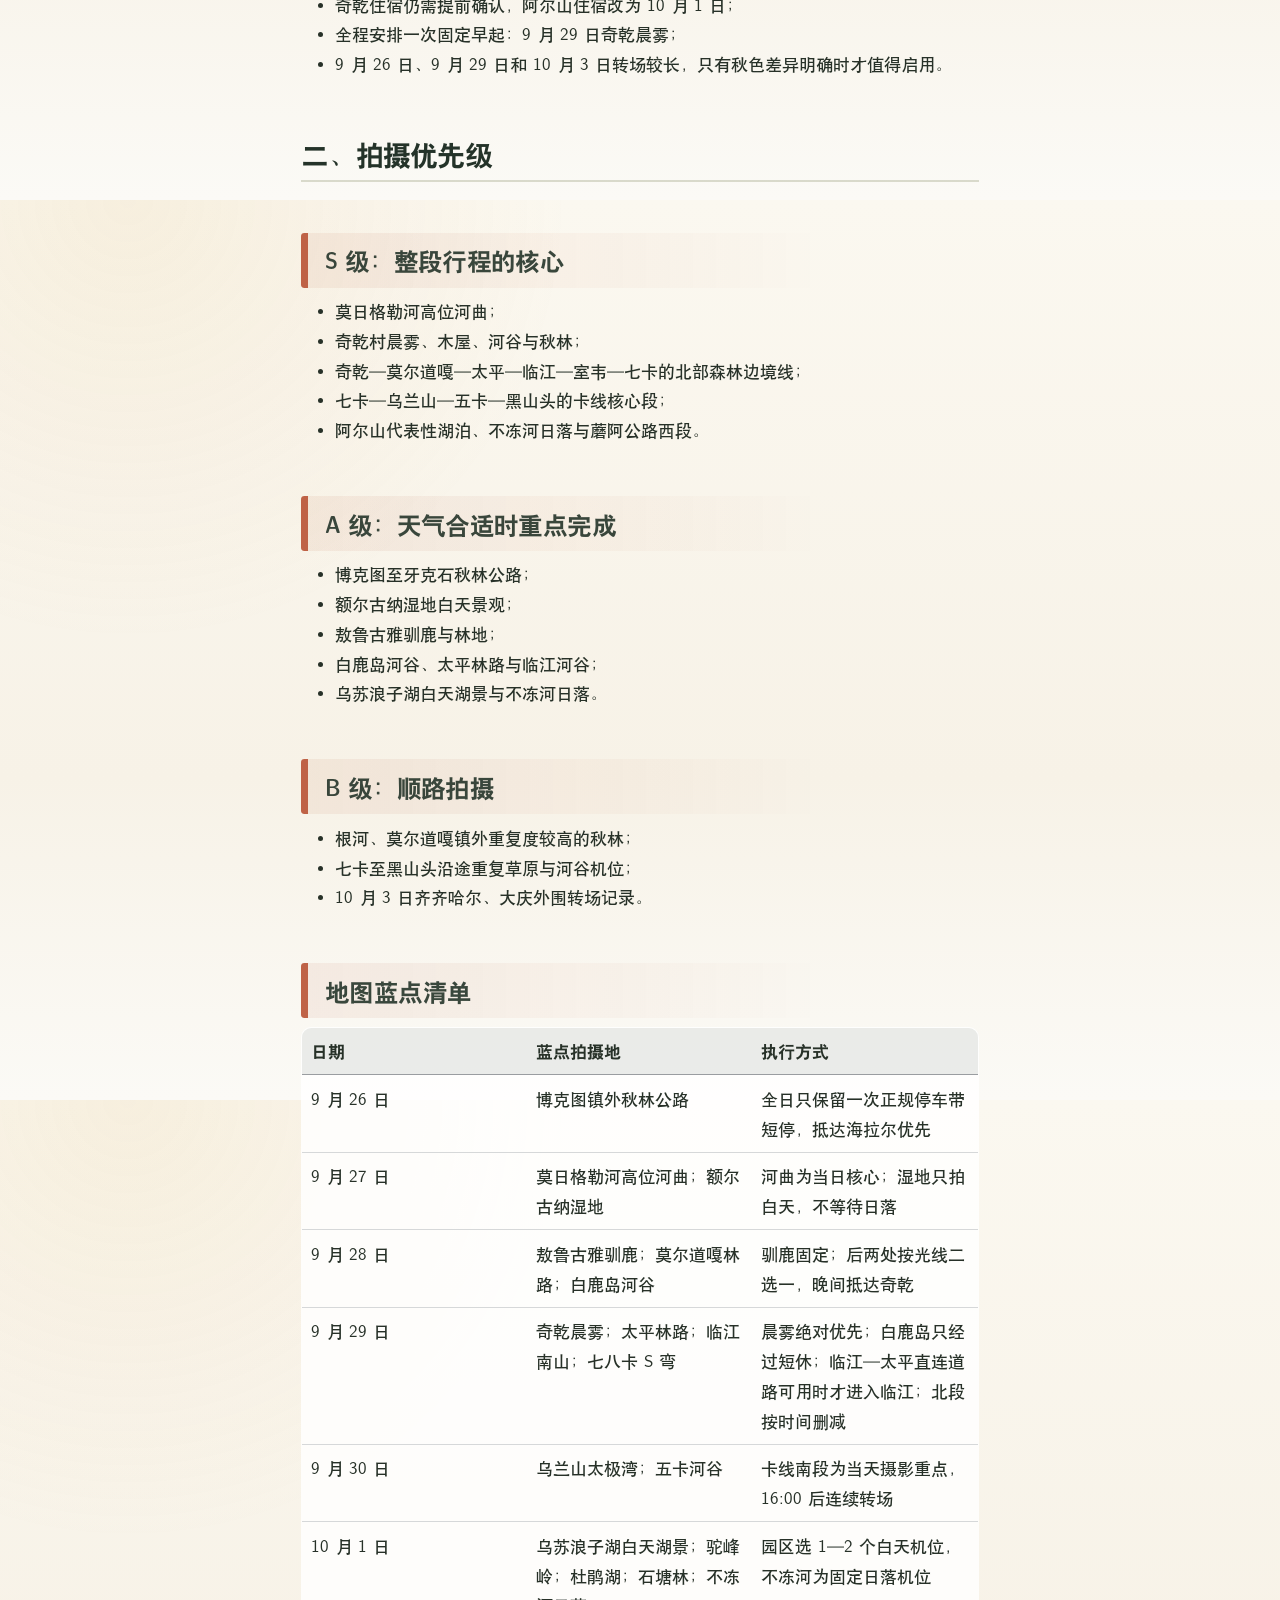
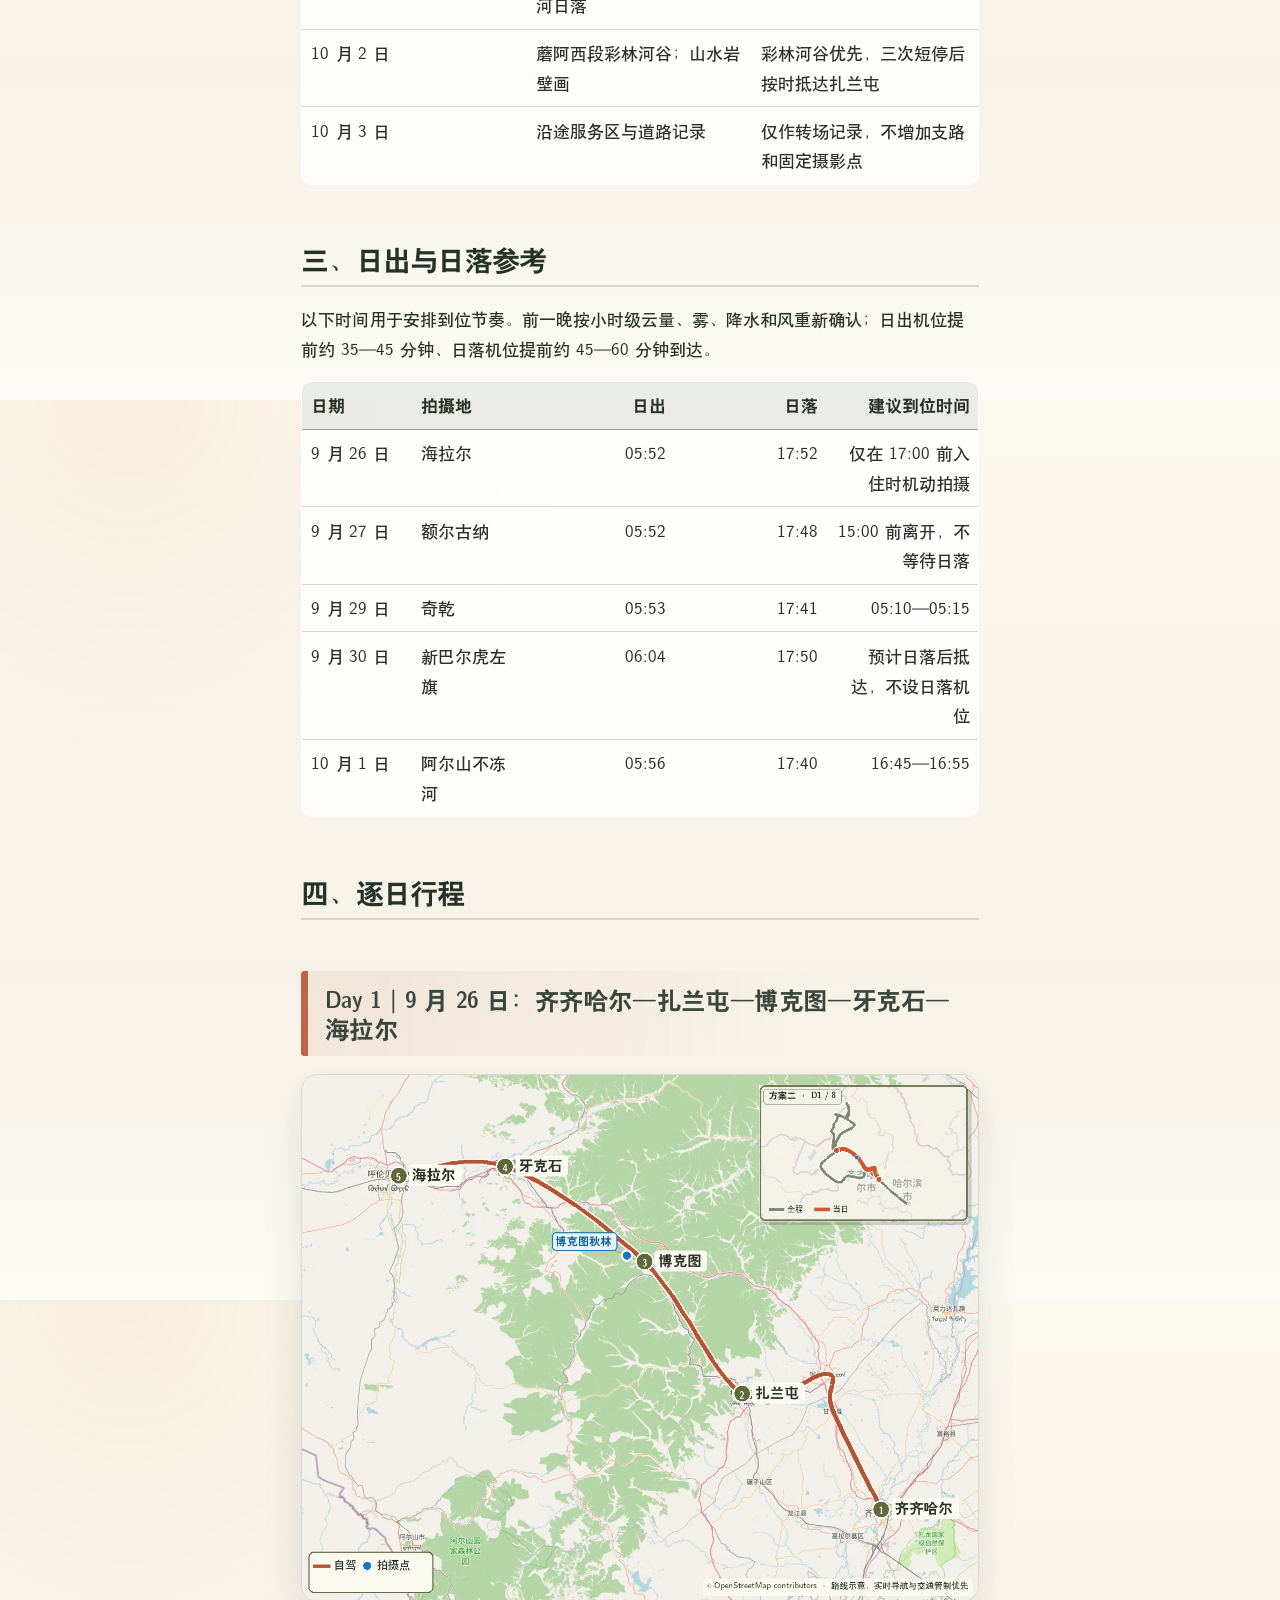
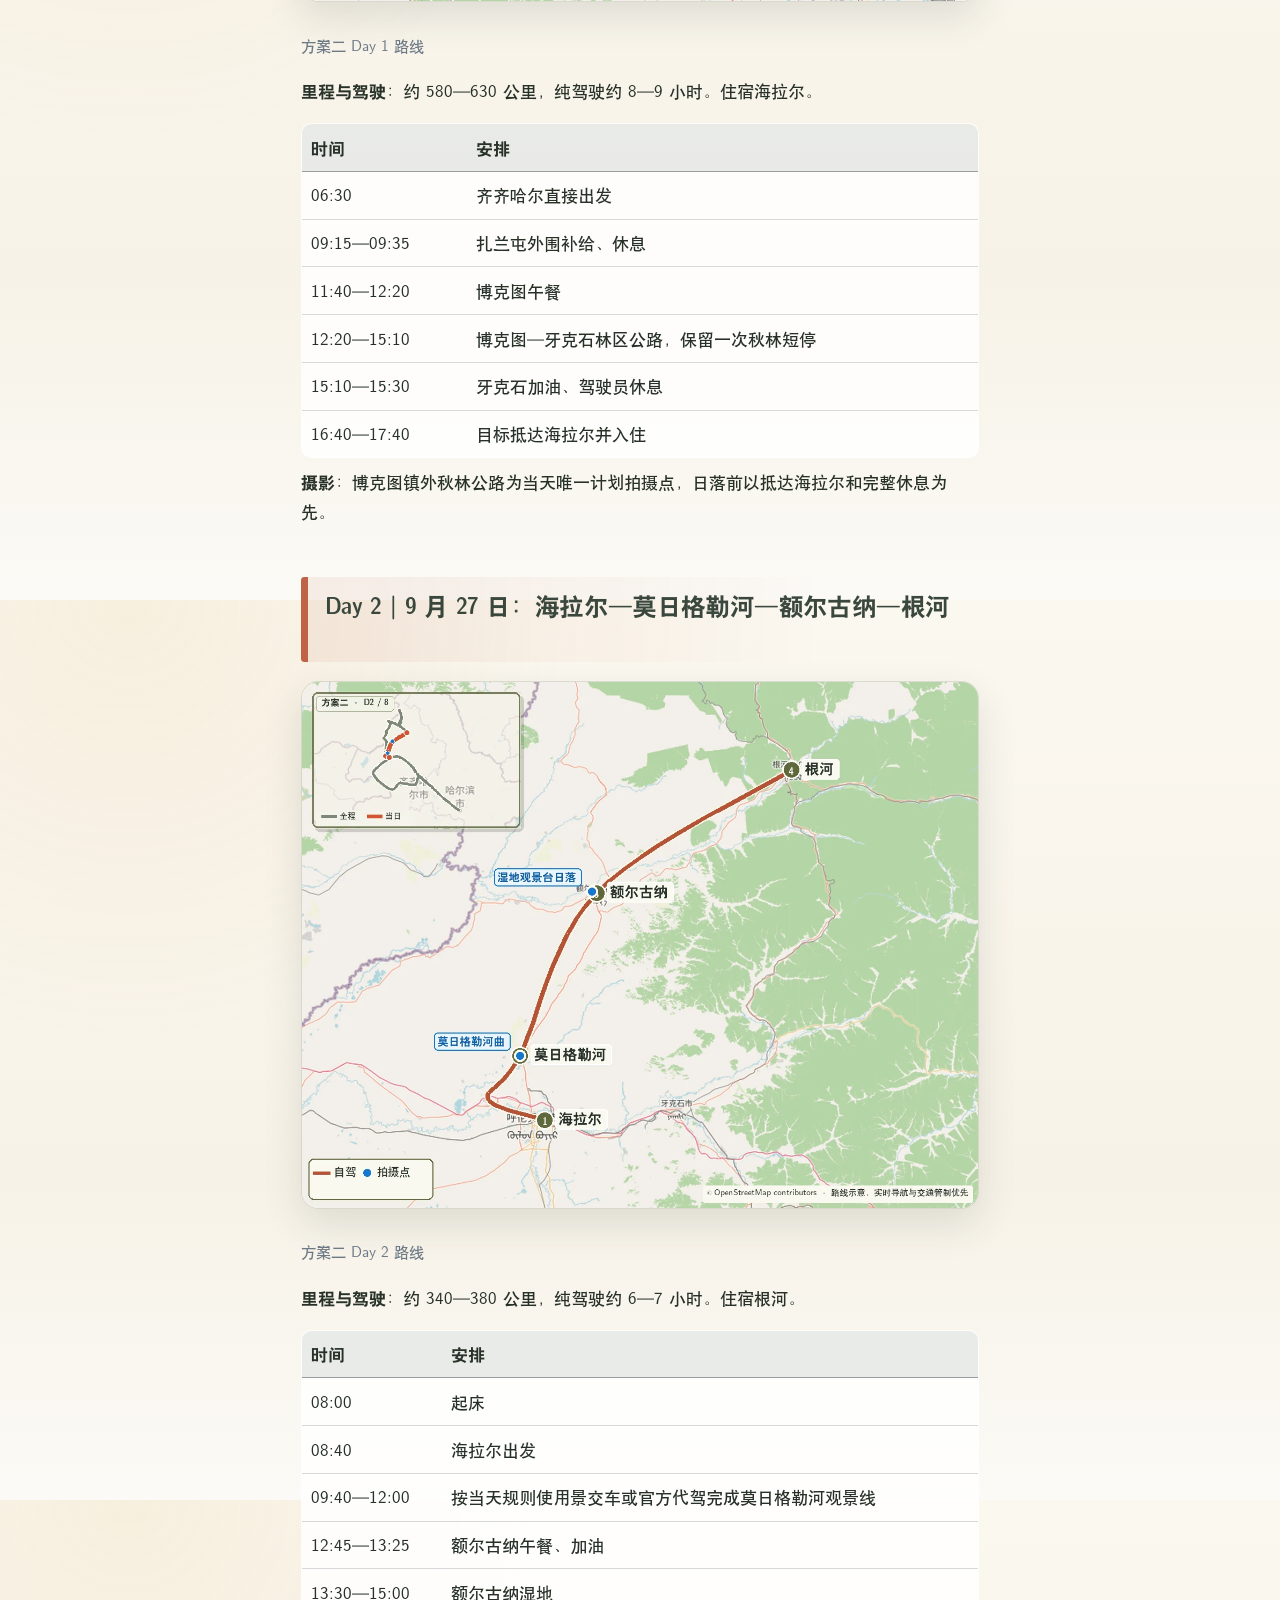
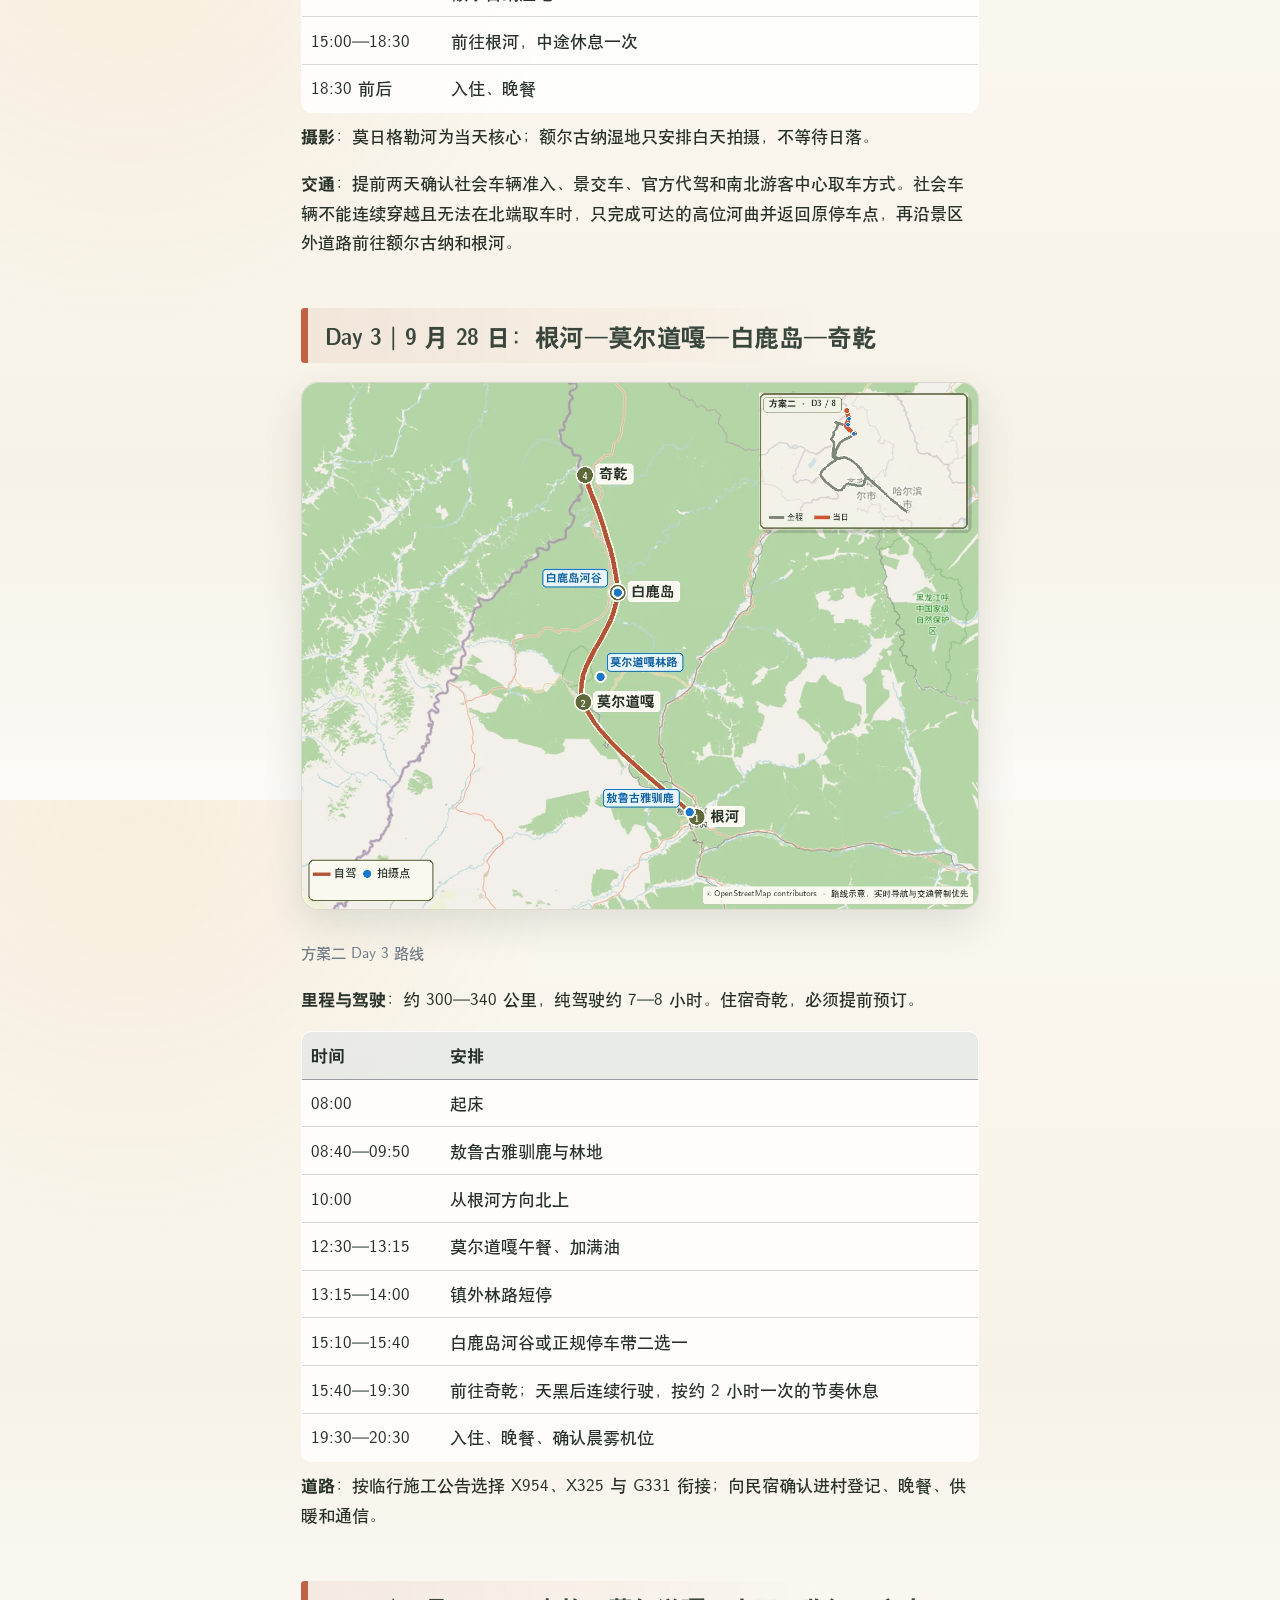
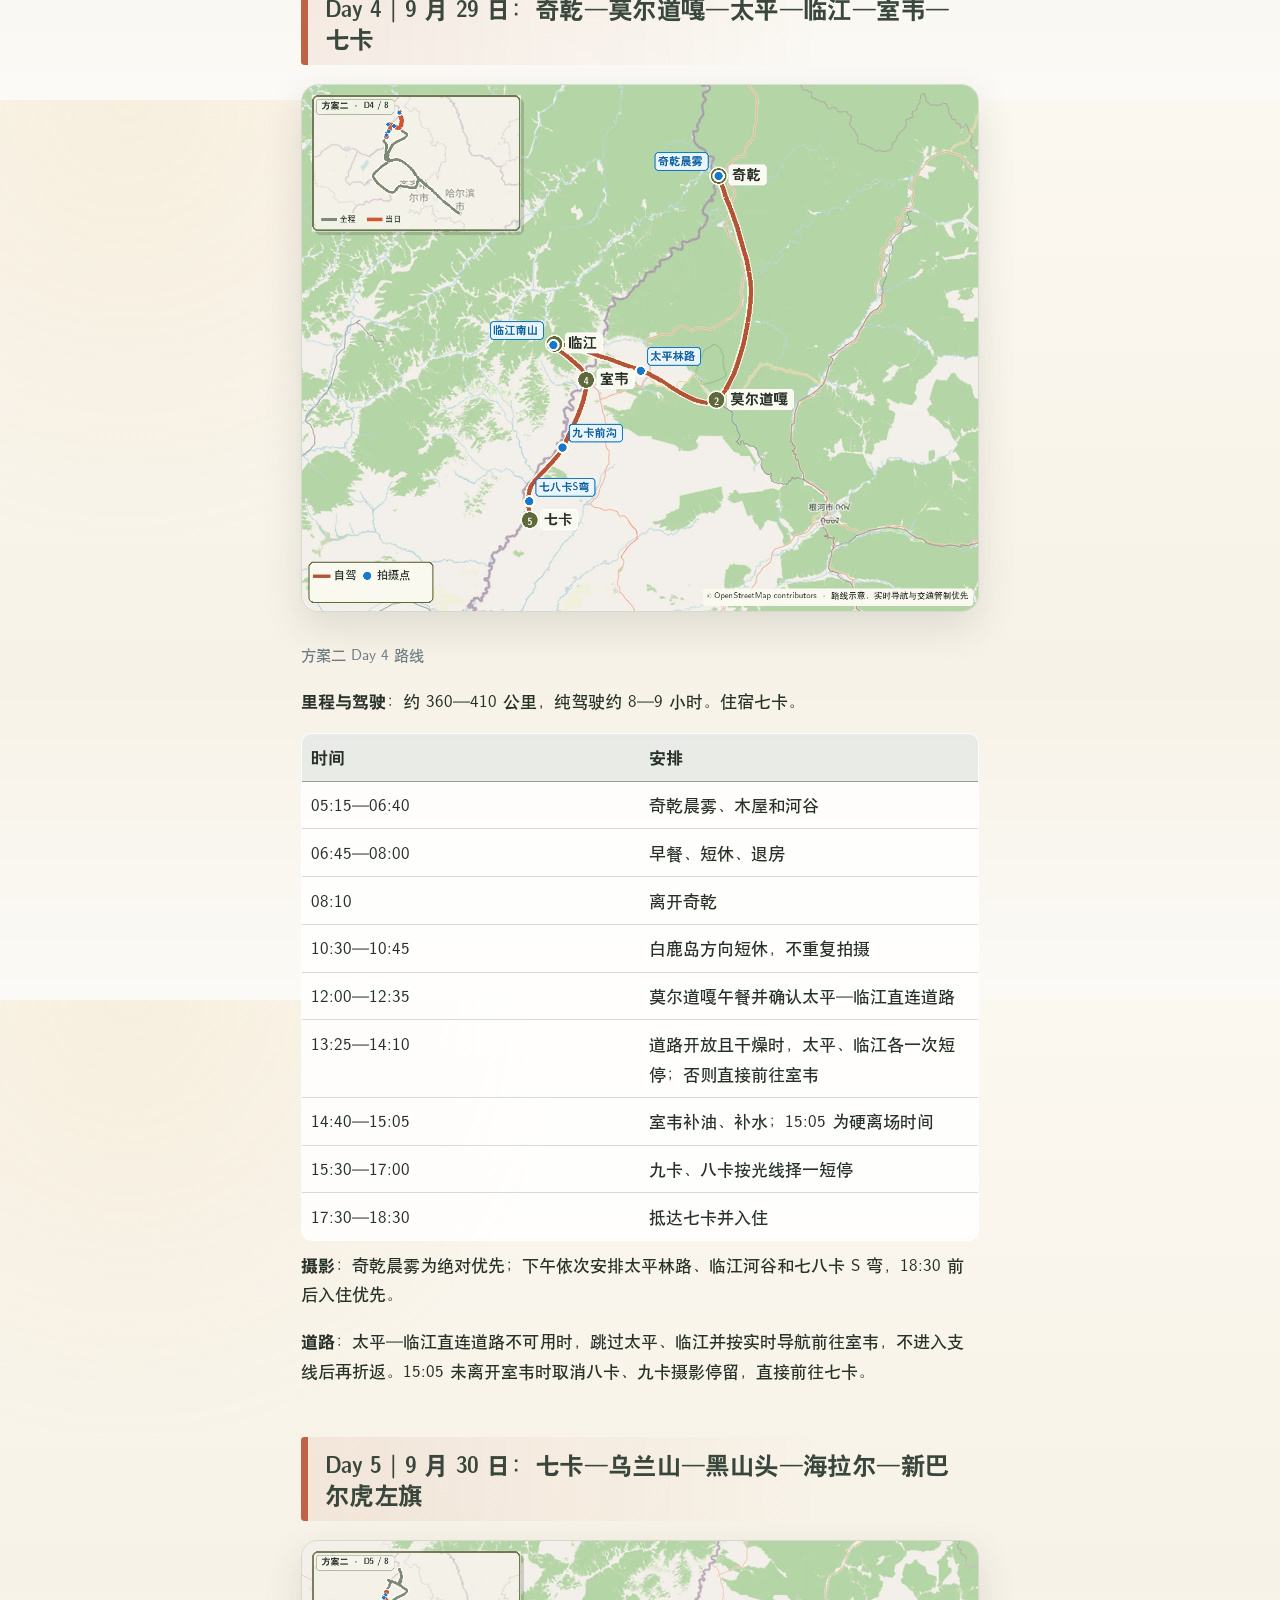
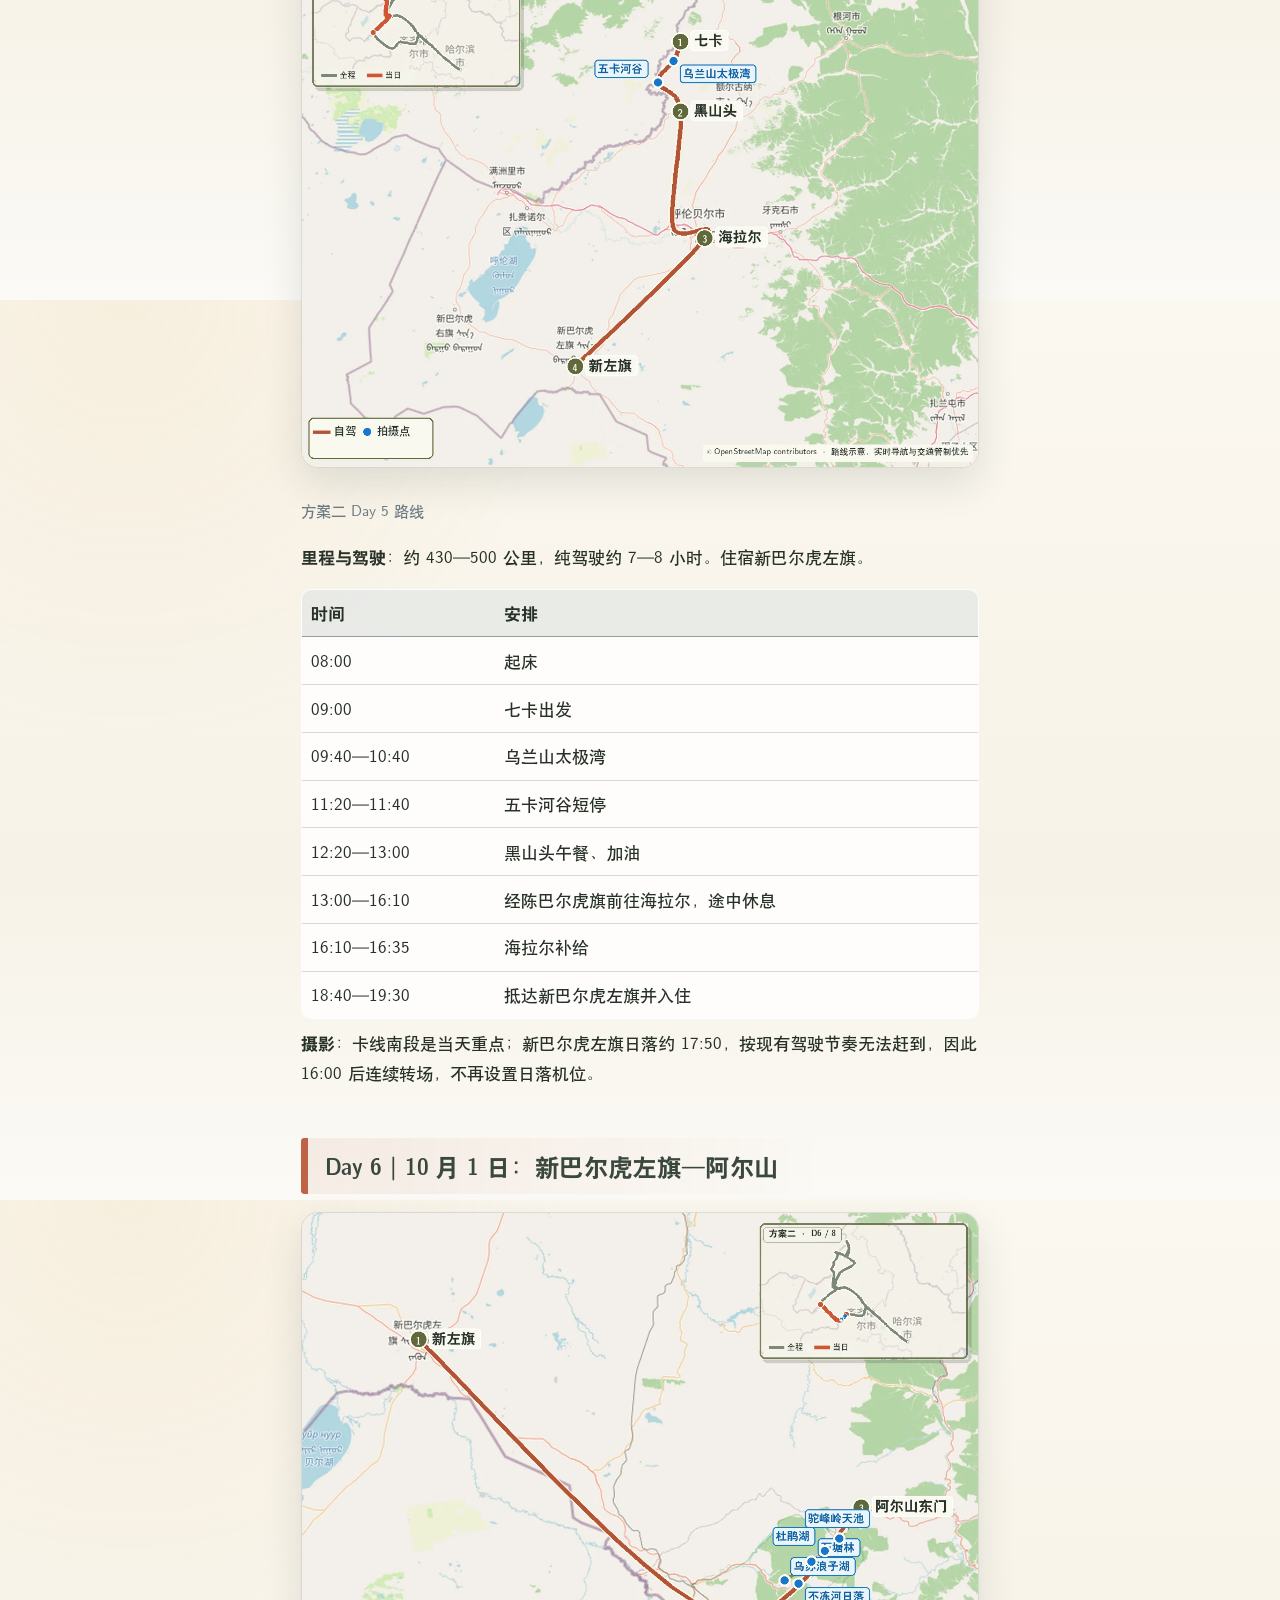
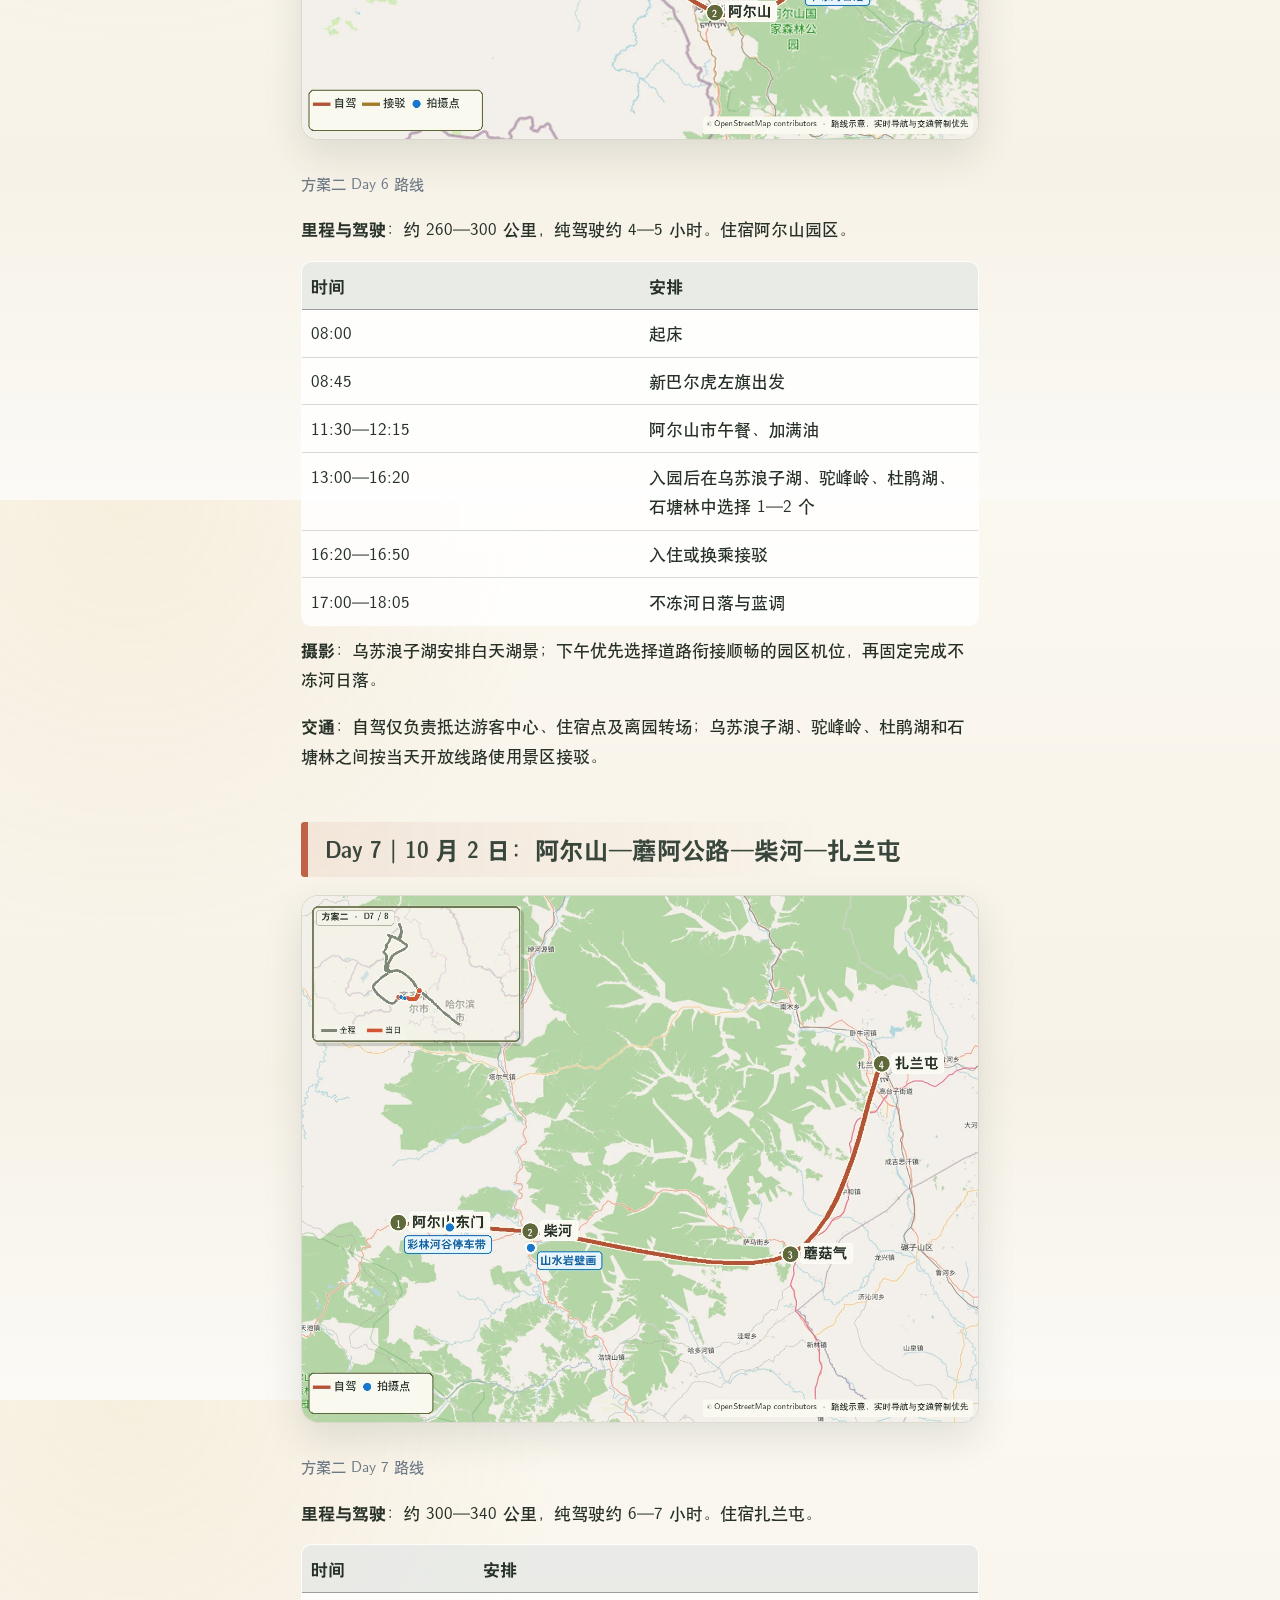
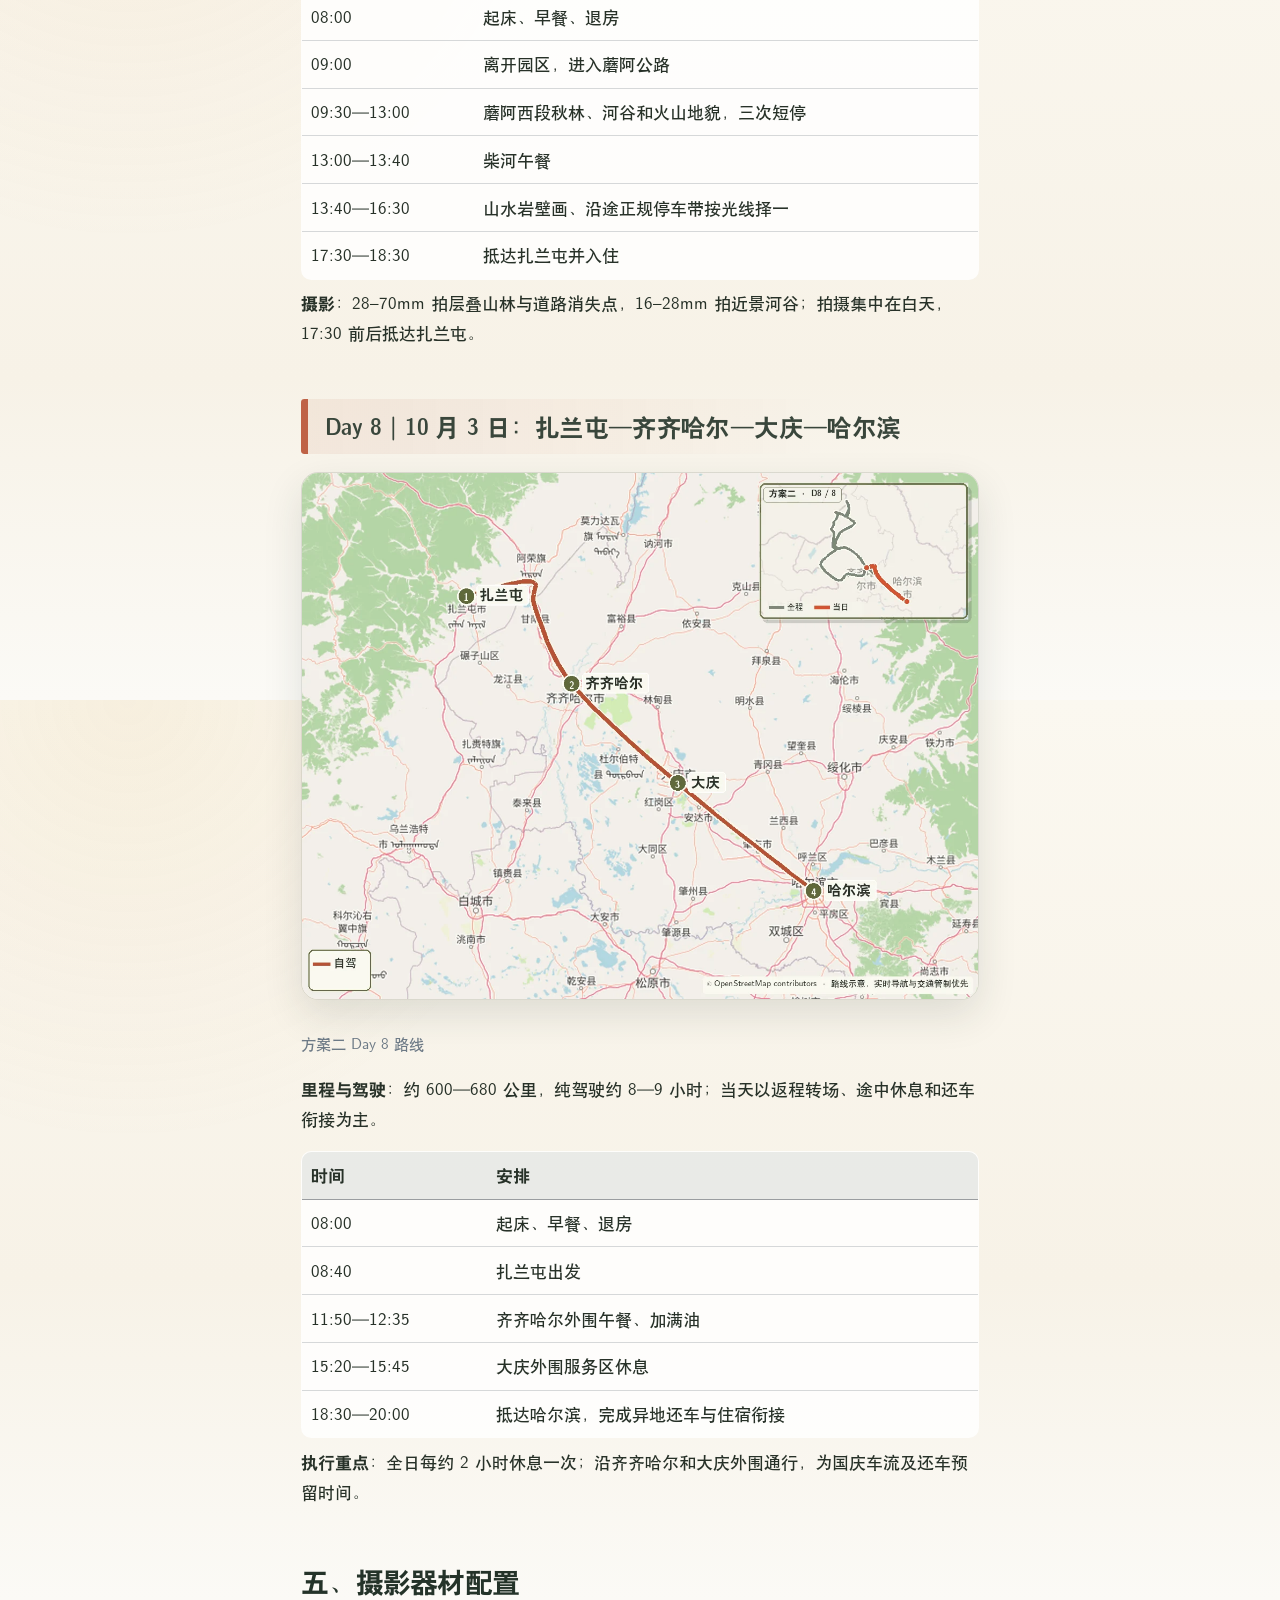
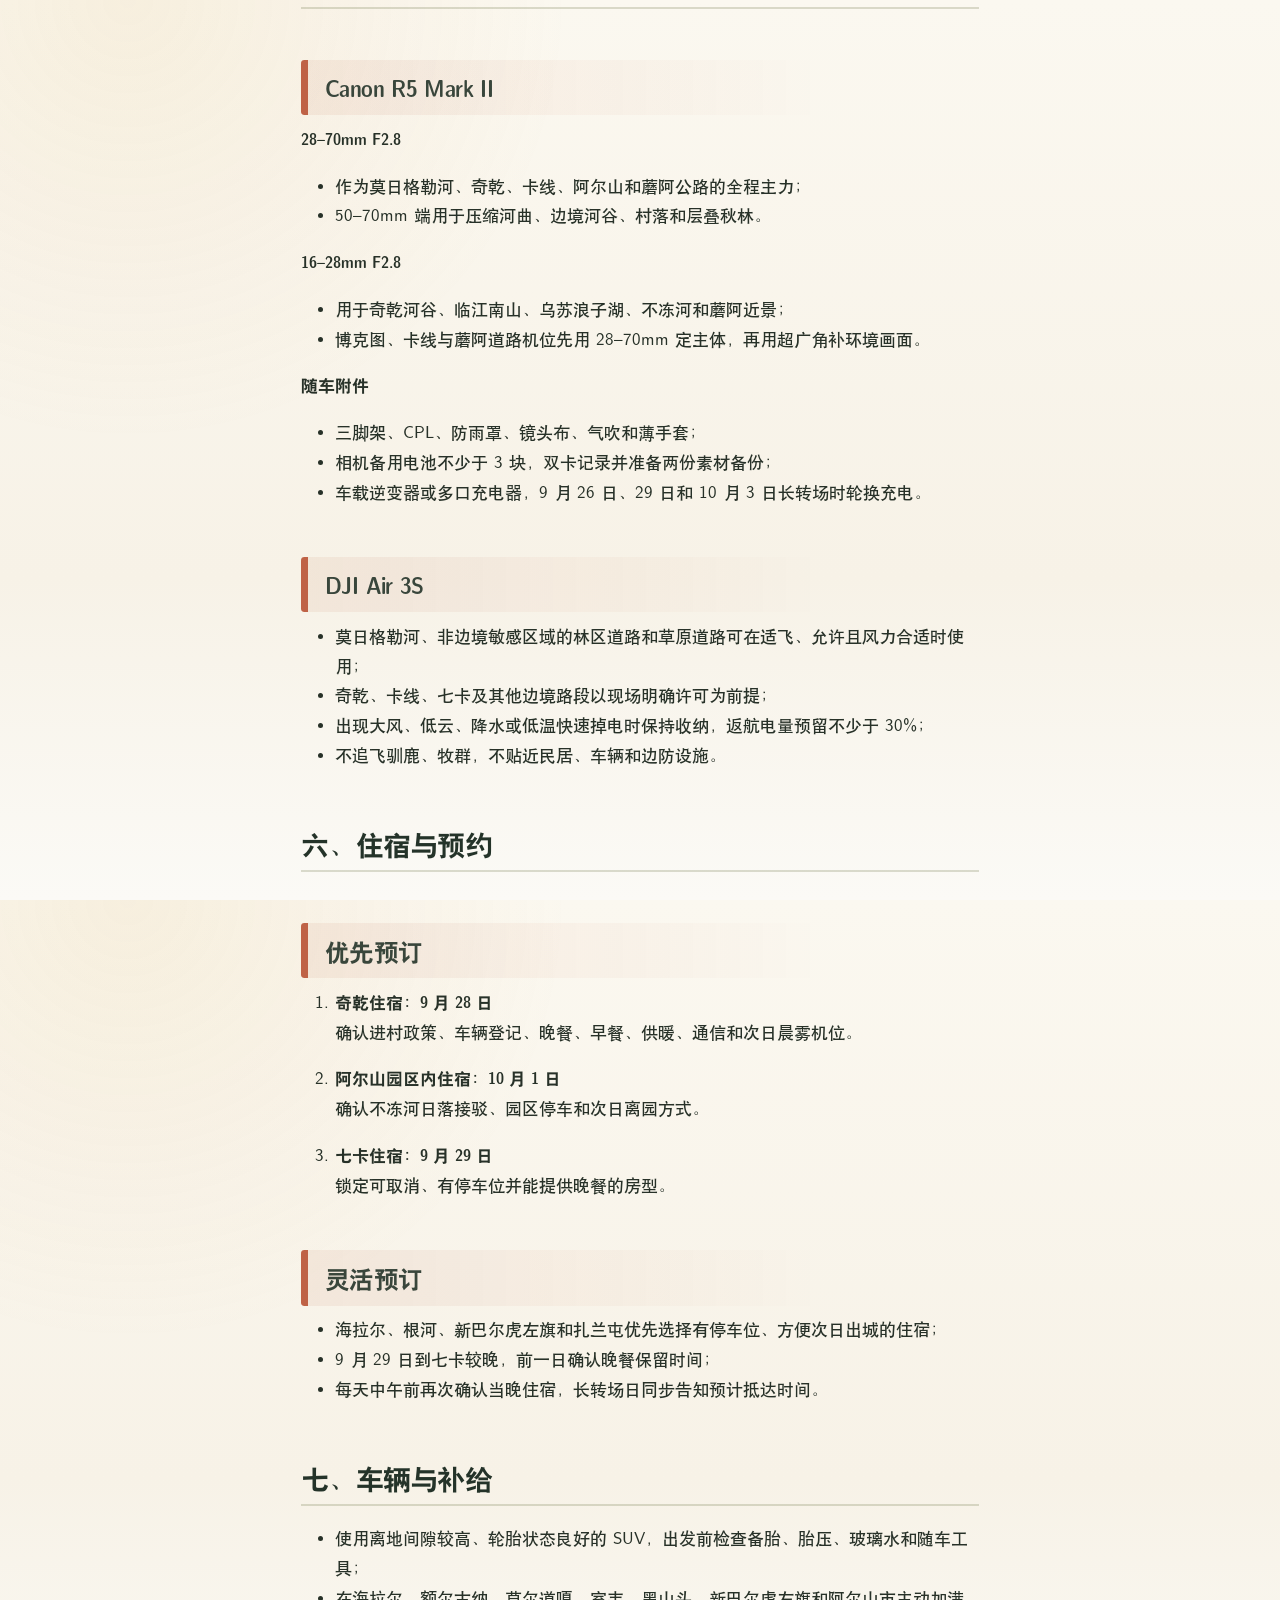
==== commit 1b0ea380: "Built site for gh-pages" ====
--- a/option-reverse.html
+++ b/option-reverse.html
@@ -41,7 +41,7 @@
 <link href="site_libs/quarto-html/quarto-syntax-highlighting-64a204ab8560d761af7679ceaba22944.css" rel="stylesheet" id="quarto-text-highlighting-styles">
 <script src="site_libs/bootstrap/bootstrap.min.js"></script>
 <link href="site_libs/bootstrap/bootstrap-icons.css" rel="stylesheet">
-<link href="site_libs/bootstrap/bootstrap-35e95daa4a7c3c14acdfd56da050486c.min.css" rel="stylesheet" append-hash="true" id="quarto-bootstrap" data-mode="light">
+<link href="site_libs/bootstrap/bootstrap-ec5025045ece0777df5f27b6f2c314f7.min.css" rel="stylesheet" append-hash="true" id="quarto-bootstrap" data-mode="light">
 <script src="site_libs/quarto-contrib/glightbox/glightbox.min.js"></script>
 <link href="site_libs/quarto-contrib/glightbox/glightbox.min.css" rel="stylesheet">
 <link href="site_libs/quarto-contrib/glightbox/lightbox.css" rel="stylesheet">
@@ -278,8 +278,8 @@
 </tr>
 <tr class="even">
 <td>9 月 29 日</td>
-<td>奇乾晨雾；白鹿岛；太平林路；临江南山；七八卡 S 弯</td>
-<td>晨雾绝对优先；临江南山只在干燥时进入；北段按时间删减</td>
+<td>奇乾晨雾；太平林路；临江南山；七八卡 S 弯</td>
+<td>晨雾绝对优先；白鹿岛只经过短休；临江—太平直连道路可用时才进入临江；北段按时间删减</td>
 </tr>
 <tr class="odd">
 <td>9 月 30 日</td>
@@ -438,7 +438,7 @@
 </tr>
 <tr class="odd">
 <td>09:40—12:00</td>
-<td>莫日格勒河高位河曲与自驾线</td>
+<td>按当天规则使用景交车或官方代驾完成莫日格勒河观景线</td>
 </tr>
 <tr class="even">
 <td>12:45—13:25</td>
@@ -459,6 +459,7 @@
 </tbody>
 </table>
 <p><strong>摄影</strong>：莫日格勒河为当天核心；额尔古纳湿地只安排白天拍摄，不等待日落。</p>
+<p><strong>交通</strong>：提前两天确认社会车辆准入、景交车、官方代驾和南北游客中心取车方式。社会车辆不能连续穿越且无法在北端取车时，只完成可达的高位河曲并返回原停车点，再沿景区外道路前往额尔古纳和根河。</p>
 </section>
 <section id="reverse-day-3" class="level3">
 <h3 class="anchored" data-anchor-id="reverse-day-3">Day 3｜9 月 28 日：根河—莫尔道嘎—白鹿岛—奇乾</h3>
@@ -523,6 +524,10 @@
 </div>
 <p><strong>里程与驾驶</strong>：约 360—410 公里，纯驾驶约 8—9 小时。住宿七卡。</p>
 <table class="caption-top table">
+<colgroup>
+<col style="width: 50%">
+<col style="width: 50%">
+</colgroup>
 <thead>
 <tr class="header">
 <th>时间</th>
@@ -543,32 +548,33 @@
 <td>离开奇乾</td>
 </tr>
 <tr class="even">
-<td>10:30—10:50</td>
-<td>白鹿岛方向短休</td>
-</tr>
-<tr class="odd">
-<td>12:00—12:40</td>
-<td>莫尔道嘎午餐</td>
-</tr>
-<tr class="even">
-<td>13:30—14:40</td>
-<td>太平、临江各一次短停</td>
-</tr>
-<tr class="odd">
-<td>15:10—15:35</td>
-<td>室韦补油、补水</td>
-</tr>
-<tr class="even">
-<td>16:00—18:20</td>
-<td>九卡、八卡按光线各选一次短停</td>
-</tr>
-<tr class="odd">
-<td>18:30—19:30</td>
+<td>10:30—10:45</td>
+<td>白鹿岛方向短休，不重复拍摄</td>
+</tr>
+<tr class="odd">
+<td>12:00—12:35</td>
+<td>莫尔道嘎午餐并确认太平—临江直连道路</td>
+</tr>
+<tr class="even">
+<td>13:25—14:10</td>
+<td>道路开放且干燥时，太平、临江各一次短停；否则直接前往室韦</td>
+</tr>
+<tr class="odd">
+<td>14:40—15:05</td>
+<td>室韦补油、补水；15:05 为硬离场时间</td>
+</tr>
+<tr class="even">
+<td>15:30—17:00</td>
+<td>九卡、八卡按光线择一短停</td>
+</tr>
+<tr class="odd">
+<td>17:30—18:30</td>
 <td>抵达七卡并入住</td>
 </tr>
 </tbody>
 </table>
 <p><strong>摄影</strong>：奇乾晨雾为绝对优先；下午依次安排太平林路、临江河谷和七八卡 S 弯，18:30 前后入住优先。</p>
+<p><strong>道路</strong>：太平—临江直连道路不可用时，跳过太平、临江并按实时导航前往室韦，不进入支线后再折返。15:05 未离开室韦时取消八卡、九卡摄影停留，直接前往七卡。</p>
 </section>
 <section id="reverse-day-5" class="level3">
 <h3 class="anchored" data-anchor-id="reverse-day-5">Day 5｜9 月 30 日：七卡—乌兰山—黑山头—海拉尔—新巴尔虎左旗</h3>
@@ -671,6 +677,7 @@
 </tbody>
 </table>
 <p><strong>摄影</strong>：乌苏浪子湖安排白天湖景；下午优先选择道路衔接顺畅的园区机位，再固定完成不冻河日落。</p>
+<p><strong>交通</strong>：自驾仅负责抵达游客中心、住宿点及离园转场；乌苏浪子湖、驼峰岭、杜鹃湖和石塘林之间按当天开放线路使用景区接驳。</p>
 </section>
 <section id="reverse-day-7" class="level3">
 <h3 class="anchored" data-anchor-id="reverse-day-7">Day 7｜10 月 2 日：阿尔山—蘑阿公路—柴河—扎兰屯</h3>
@@ -854,8 +861,8 @@
 </tr>
 <tr class="even">
 <td>9 月 27 日</td>
-<td>莫日格勒河能见度与风；额尔古纳下午云量</td>
-<td>河曲清晰时优先莫日格勒河；低云遮挡时缩短高位停留并提前去根河</td>
+<td>莫日格勒河能见度、风及车辆接驳规则；额尔古纳下午云量</td>
+<td>河曲清晰且车辆能在北端衔接时完成观景线；无法连续穿越时返回停车点，再沿景区外道路前往额尔古纳和根河</td>
 </tr>
 <tr class="odd">
 <td>9 月 28 日</td>
@@ -864,8 +871,8 @@
 </tr>
 <tr class="even">
 <td>9 月 29 日</td>
-<td>奇乾晨雾；北部林区降水与临江南山路面</td>
-<td>晨雾成立时固定早起；持续降水时跳过临江南山，压缩北段短停并尽早到七卡</td>
+<td>奇乾晨雾、太平—临江直连道路及北部林区降水</td>
+<td>晨雾成立时固定早起；直连道路关闭或泥泞时跳过太平、临江，15:05 未离开室韦时取消八卡、九卡摄影停留</td>
 </tr>
 <tr class="odd">
 <td>9 月 30 日</td>
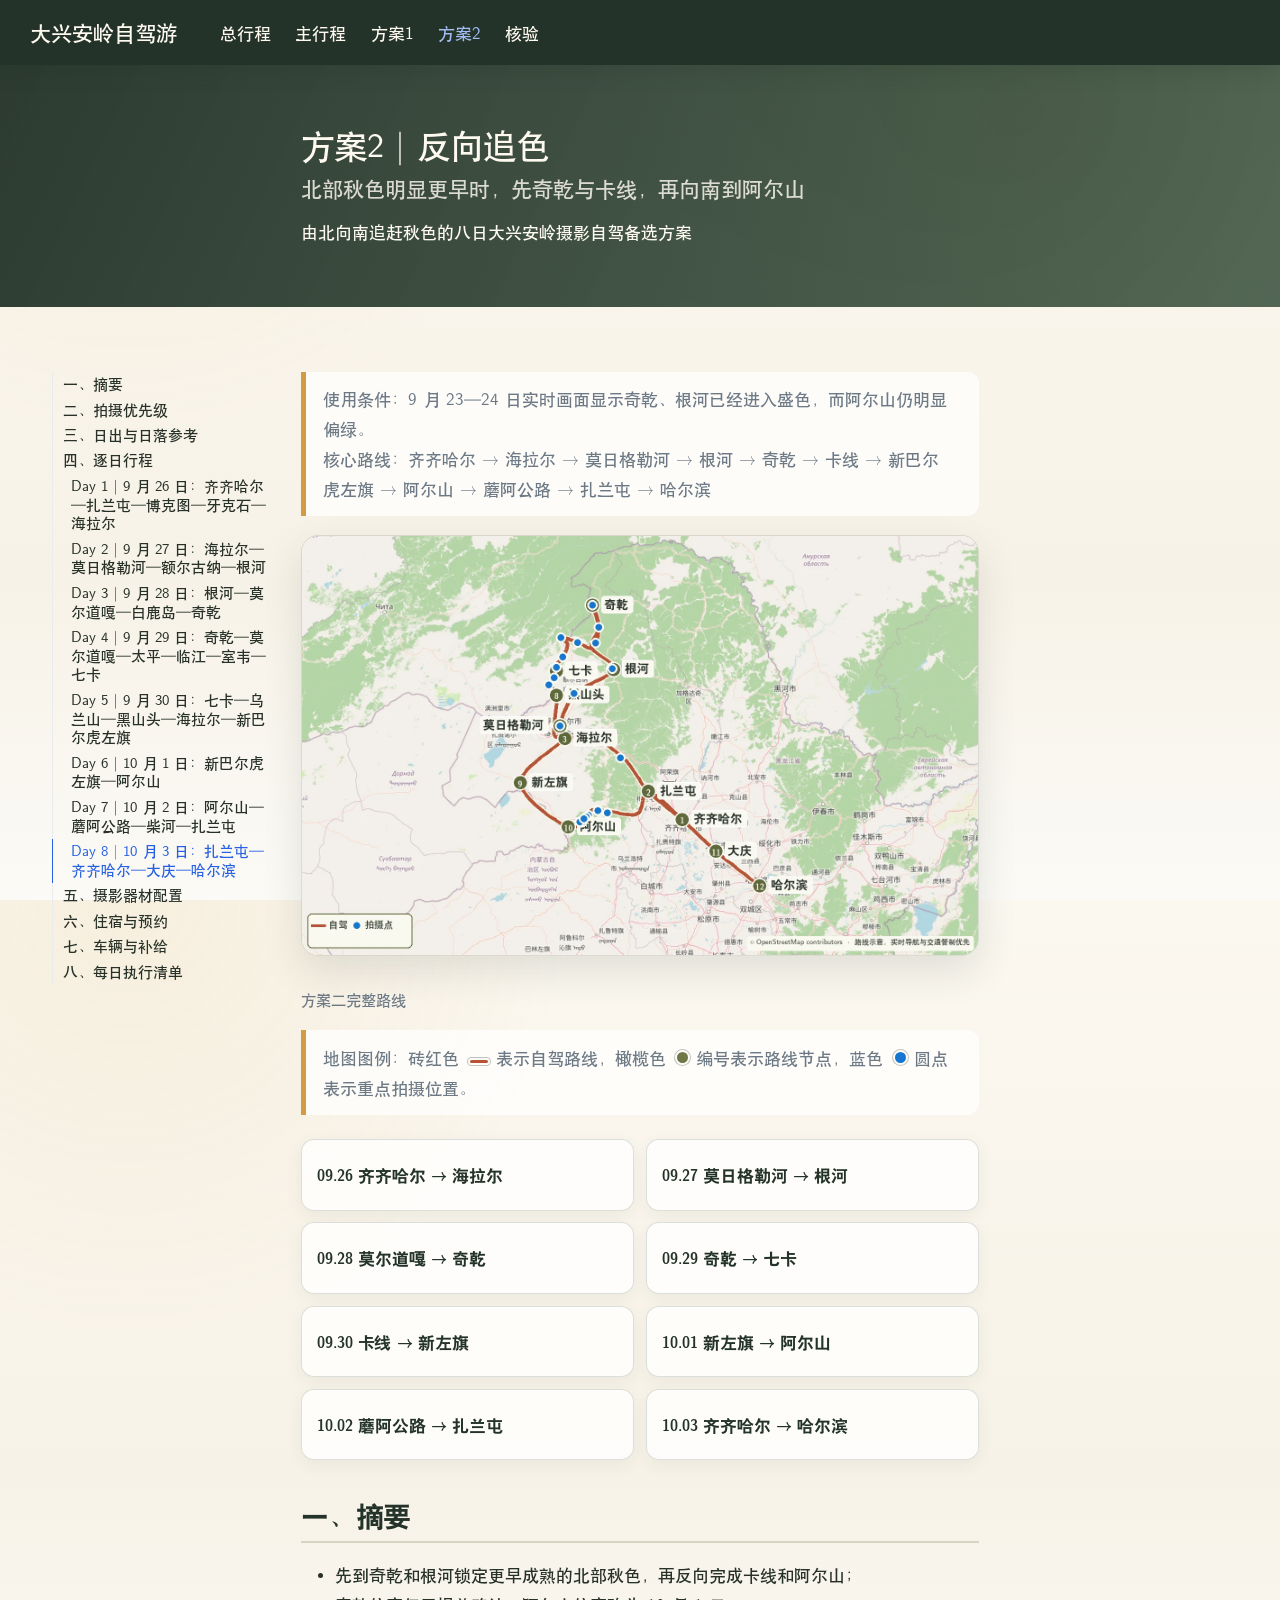
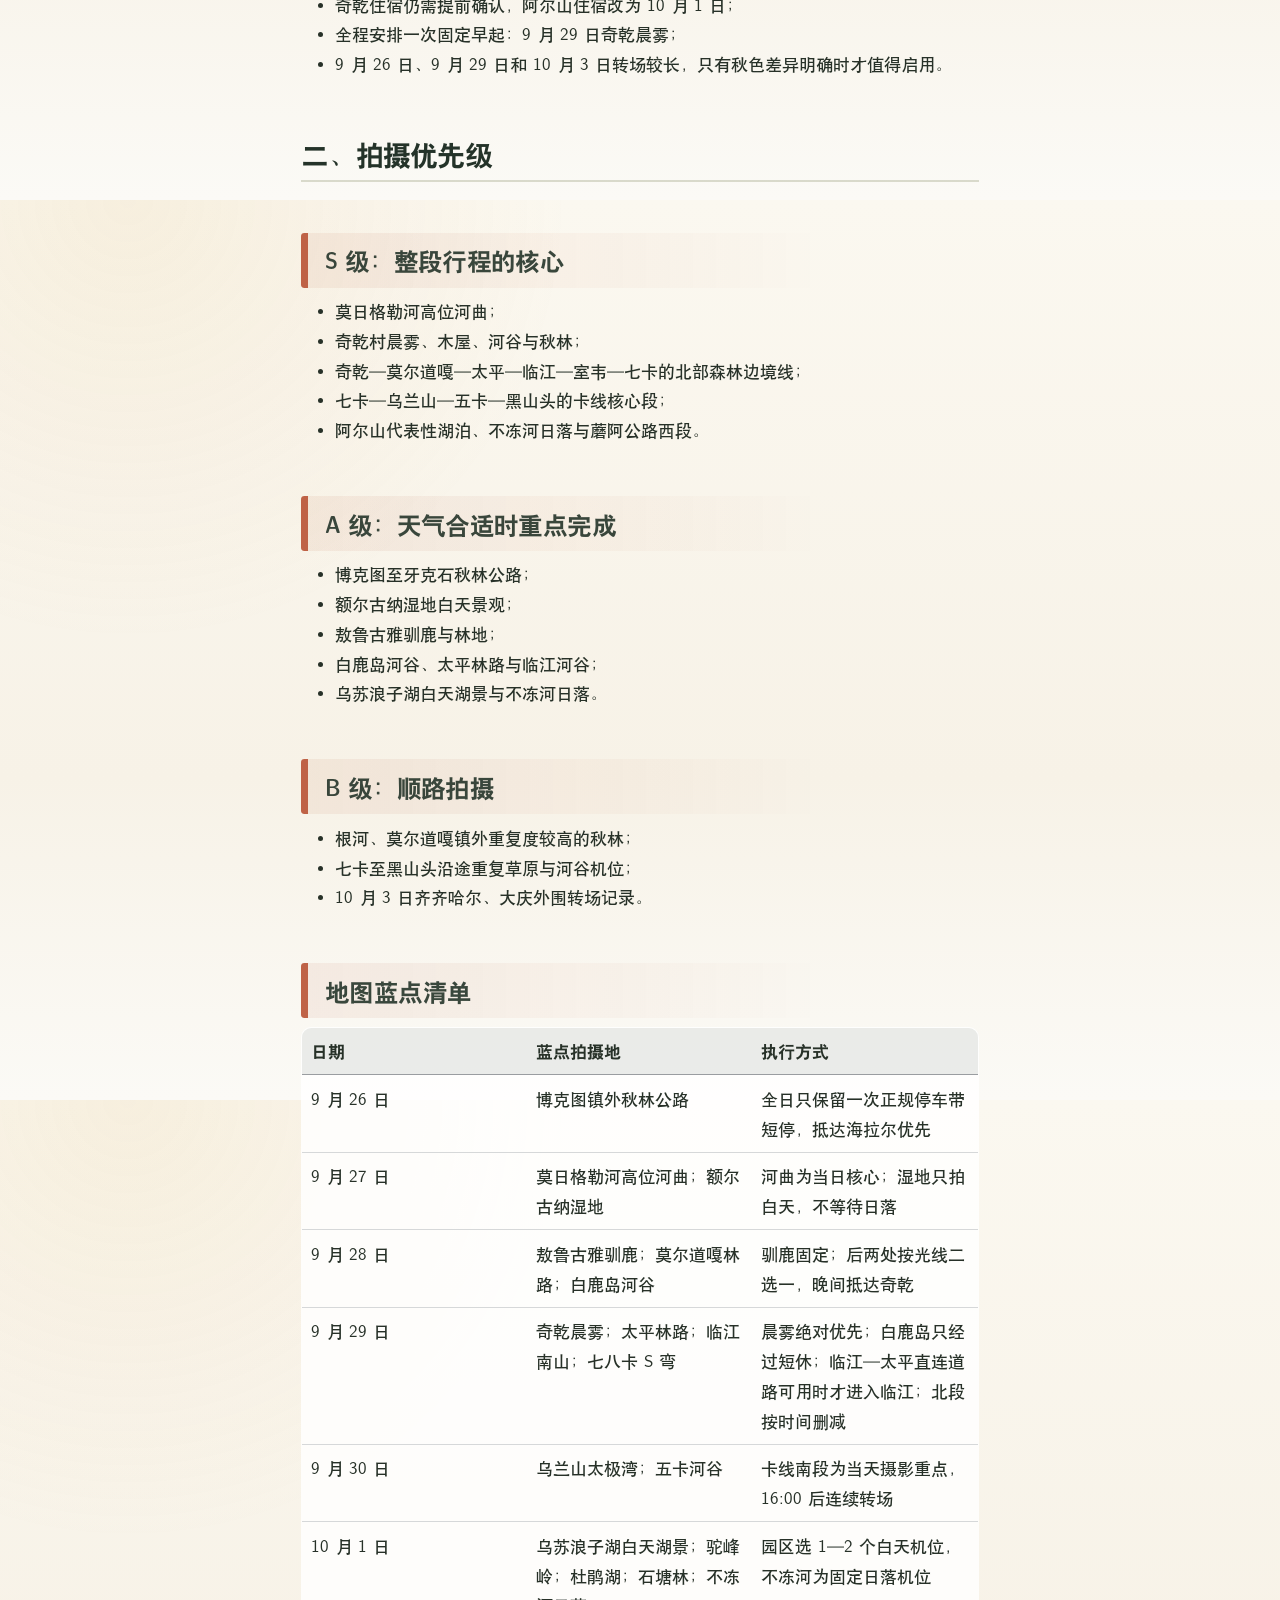
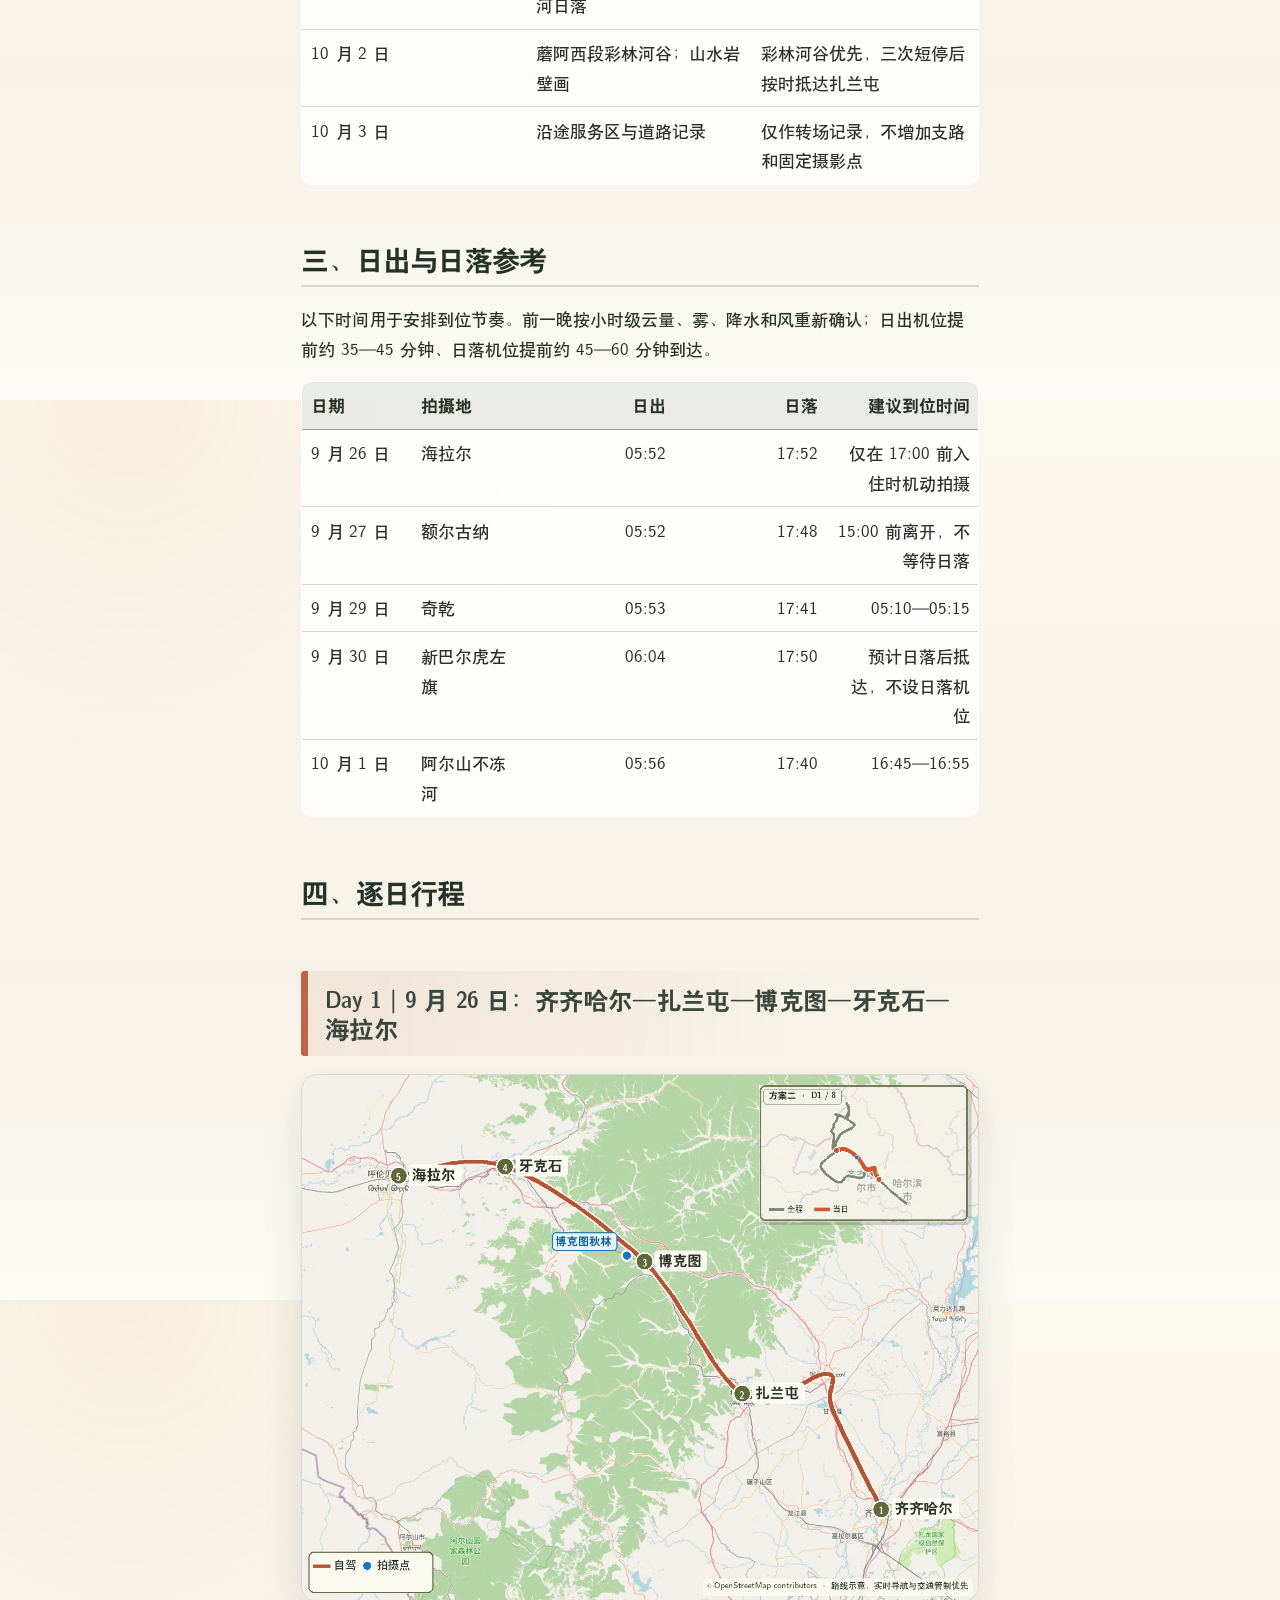
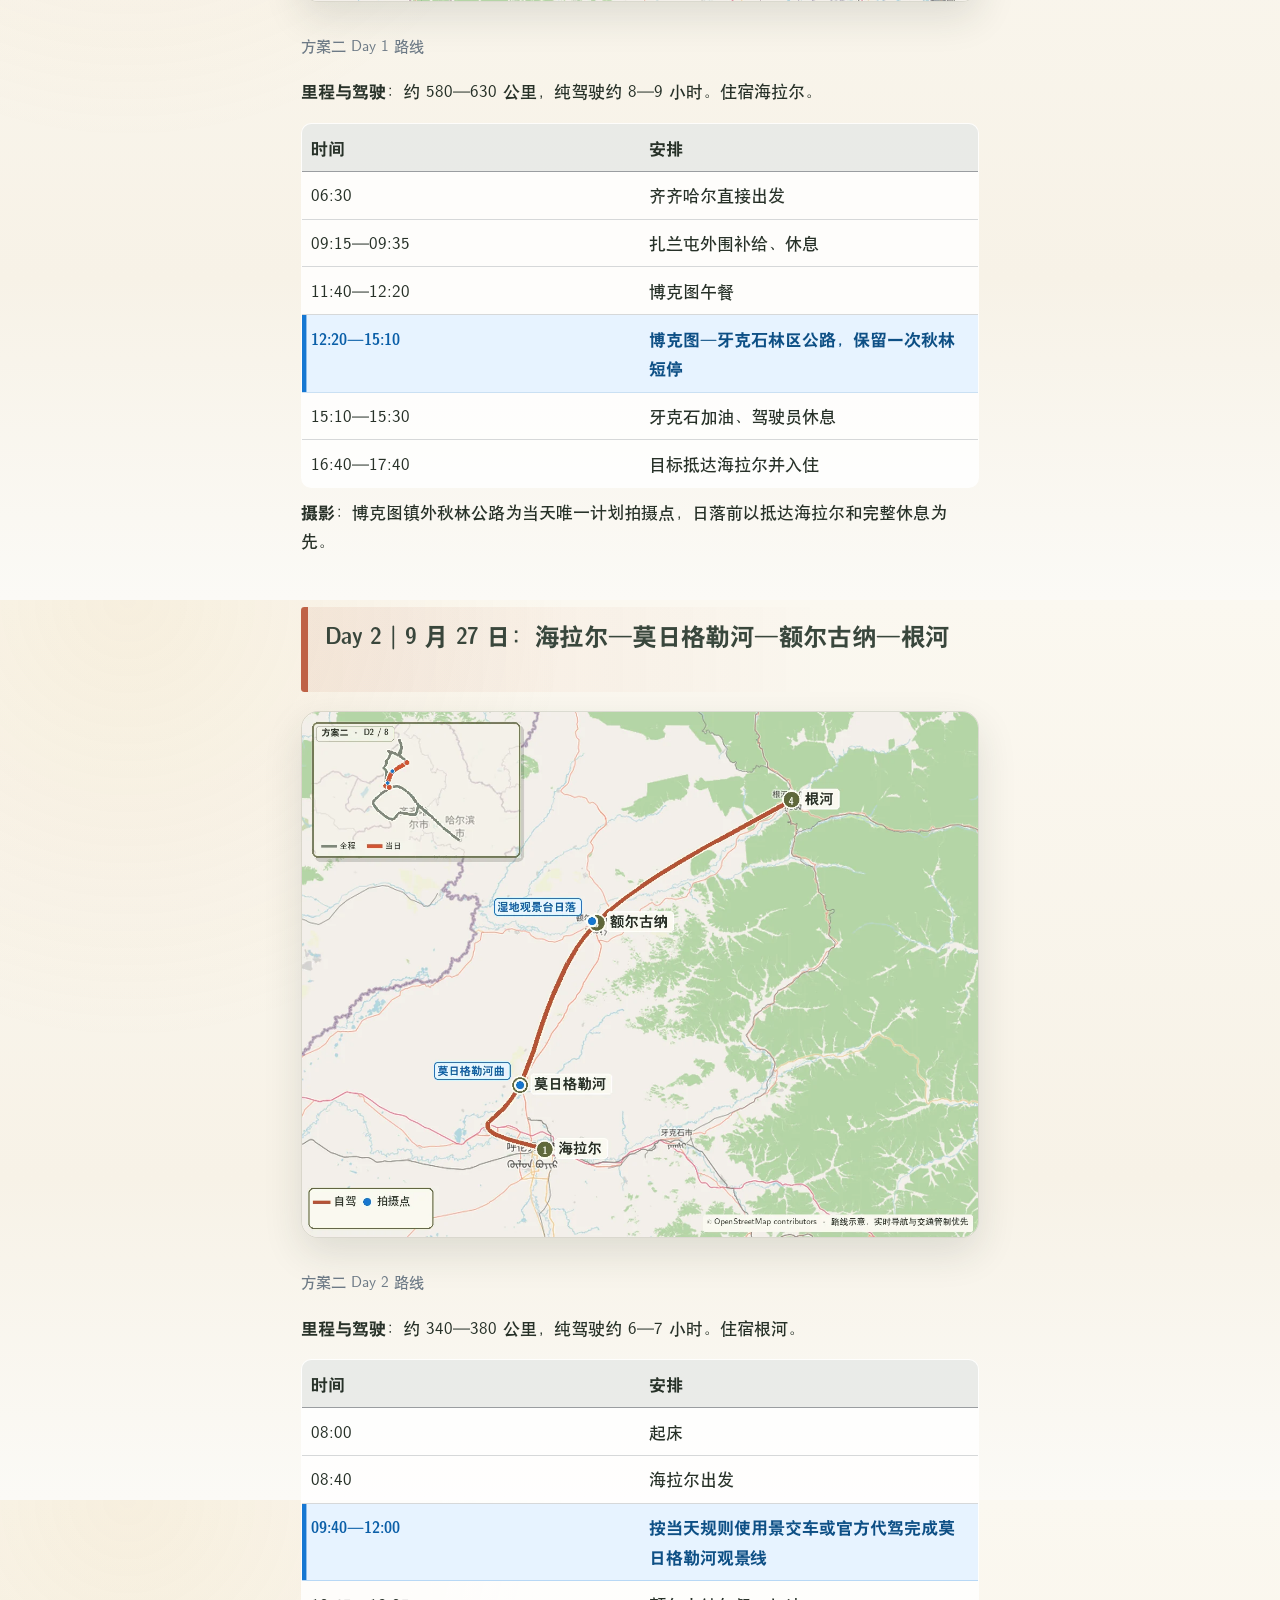
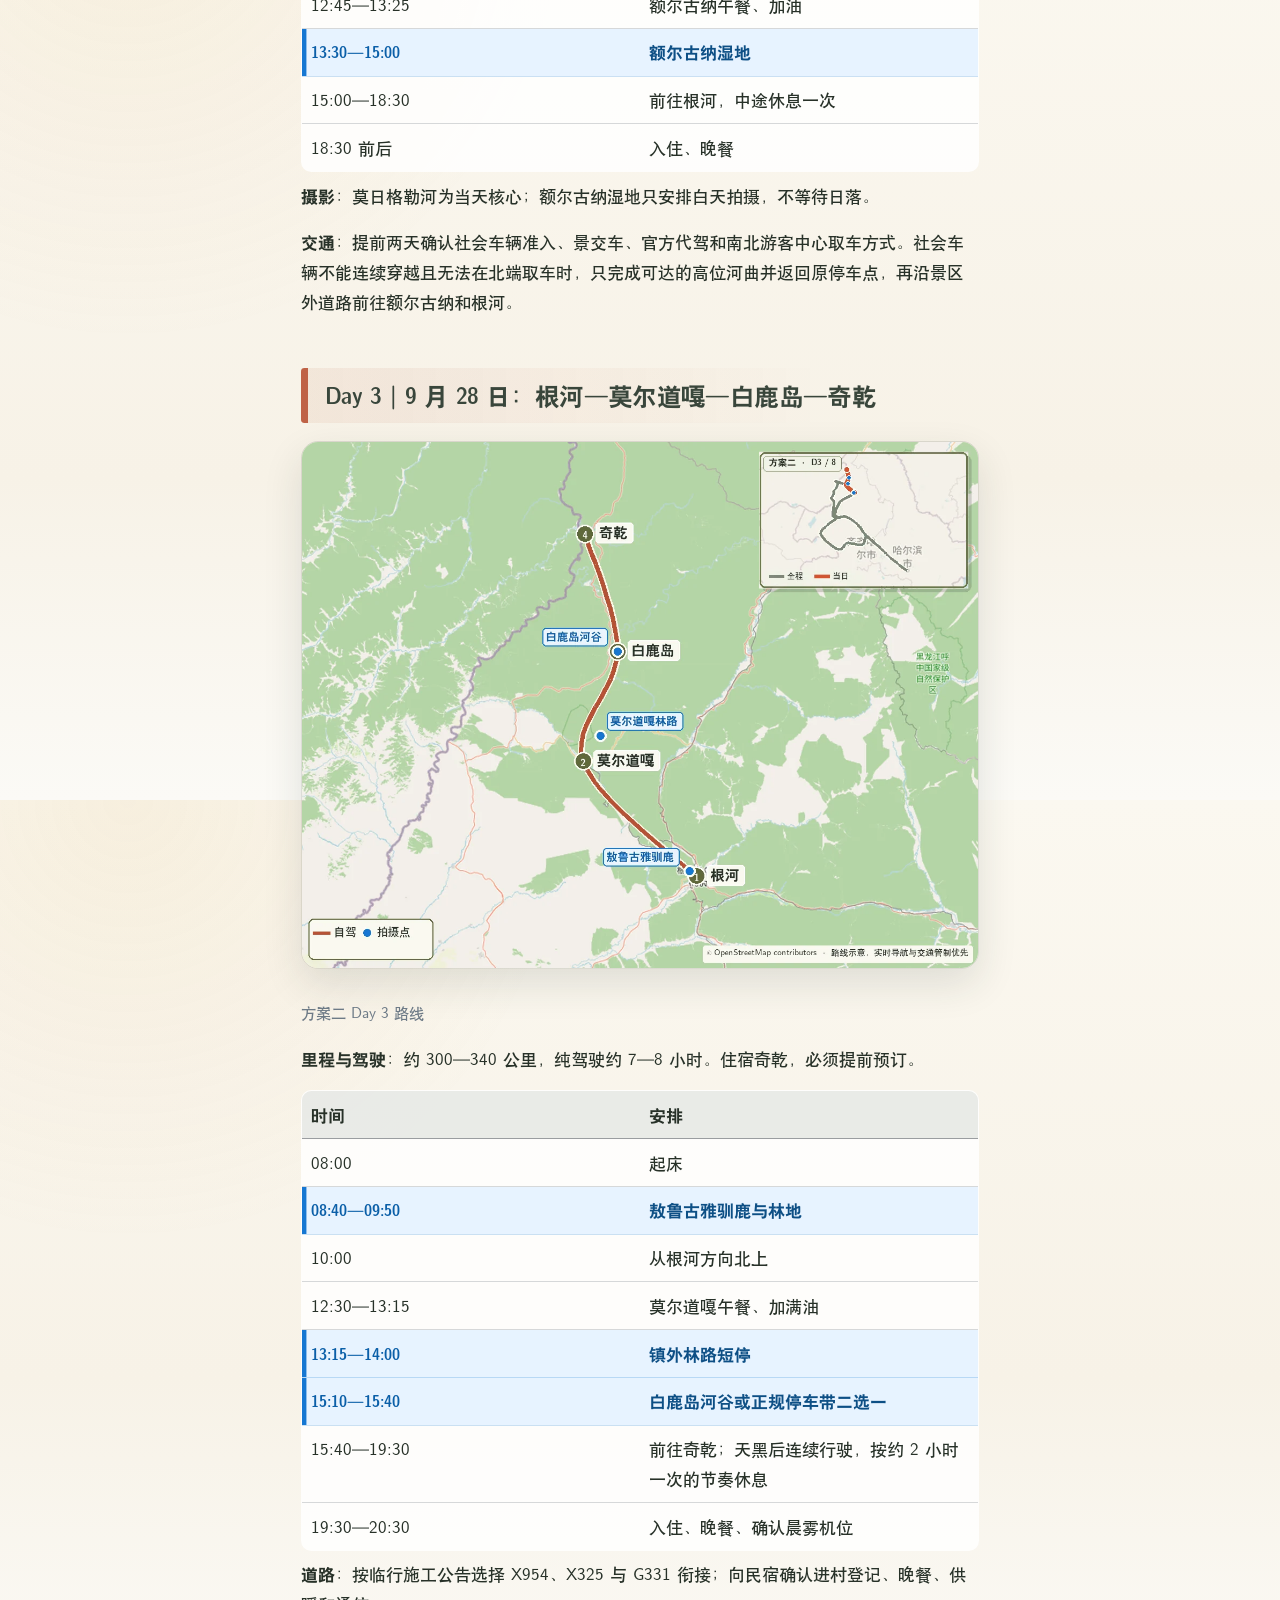
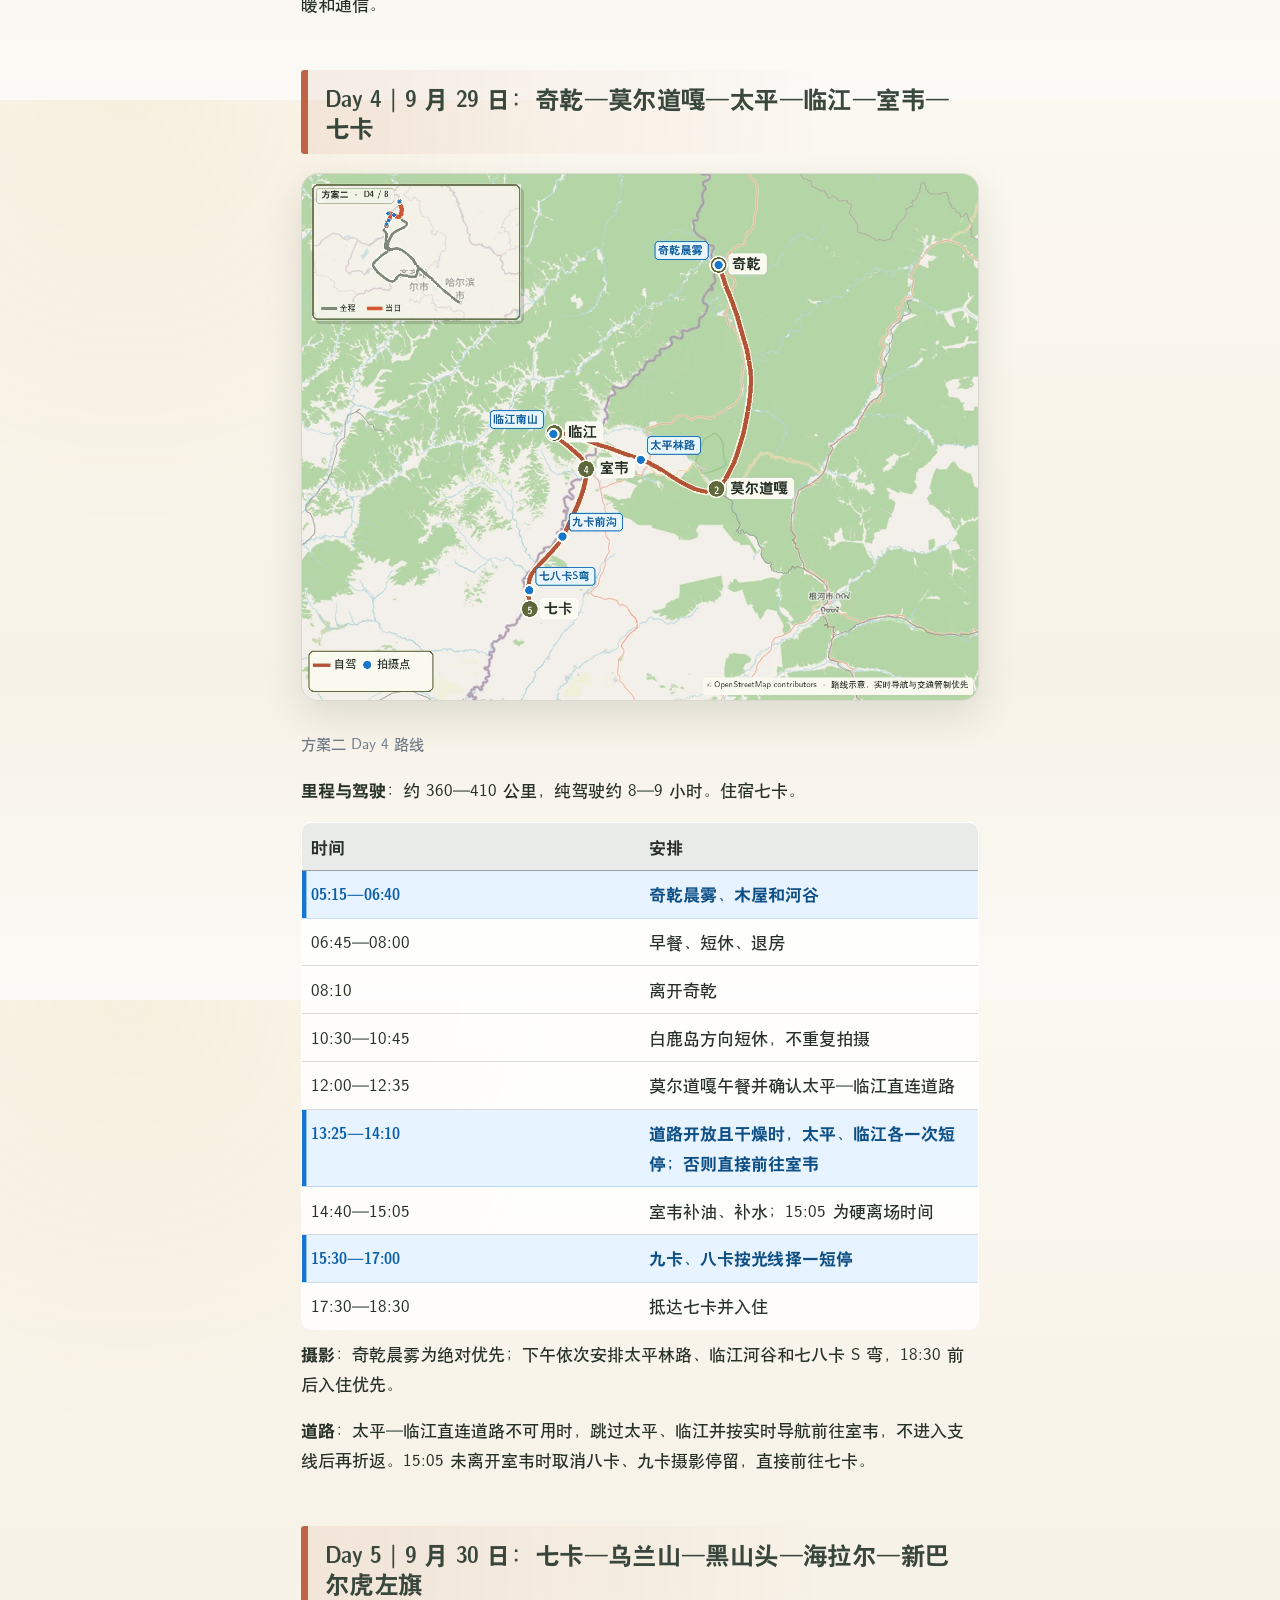
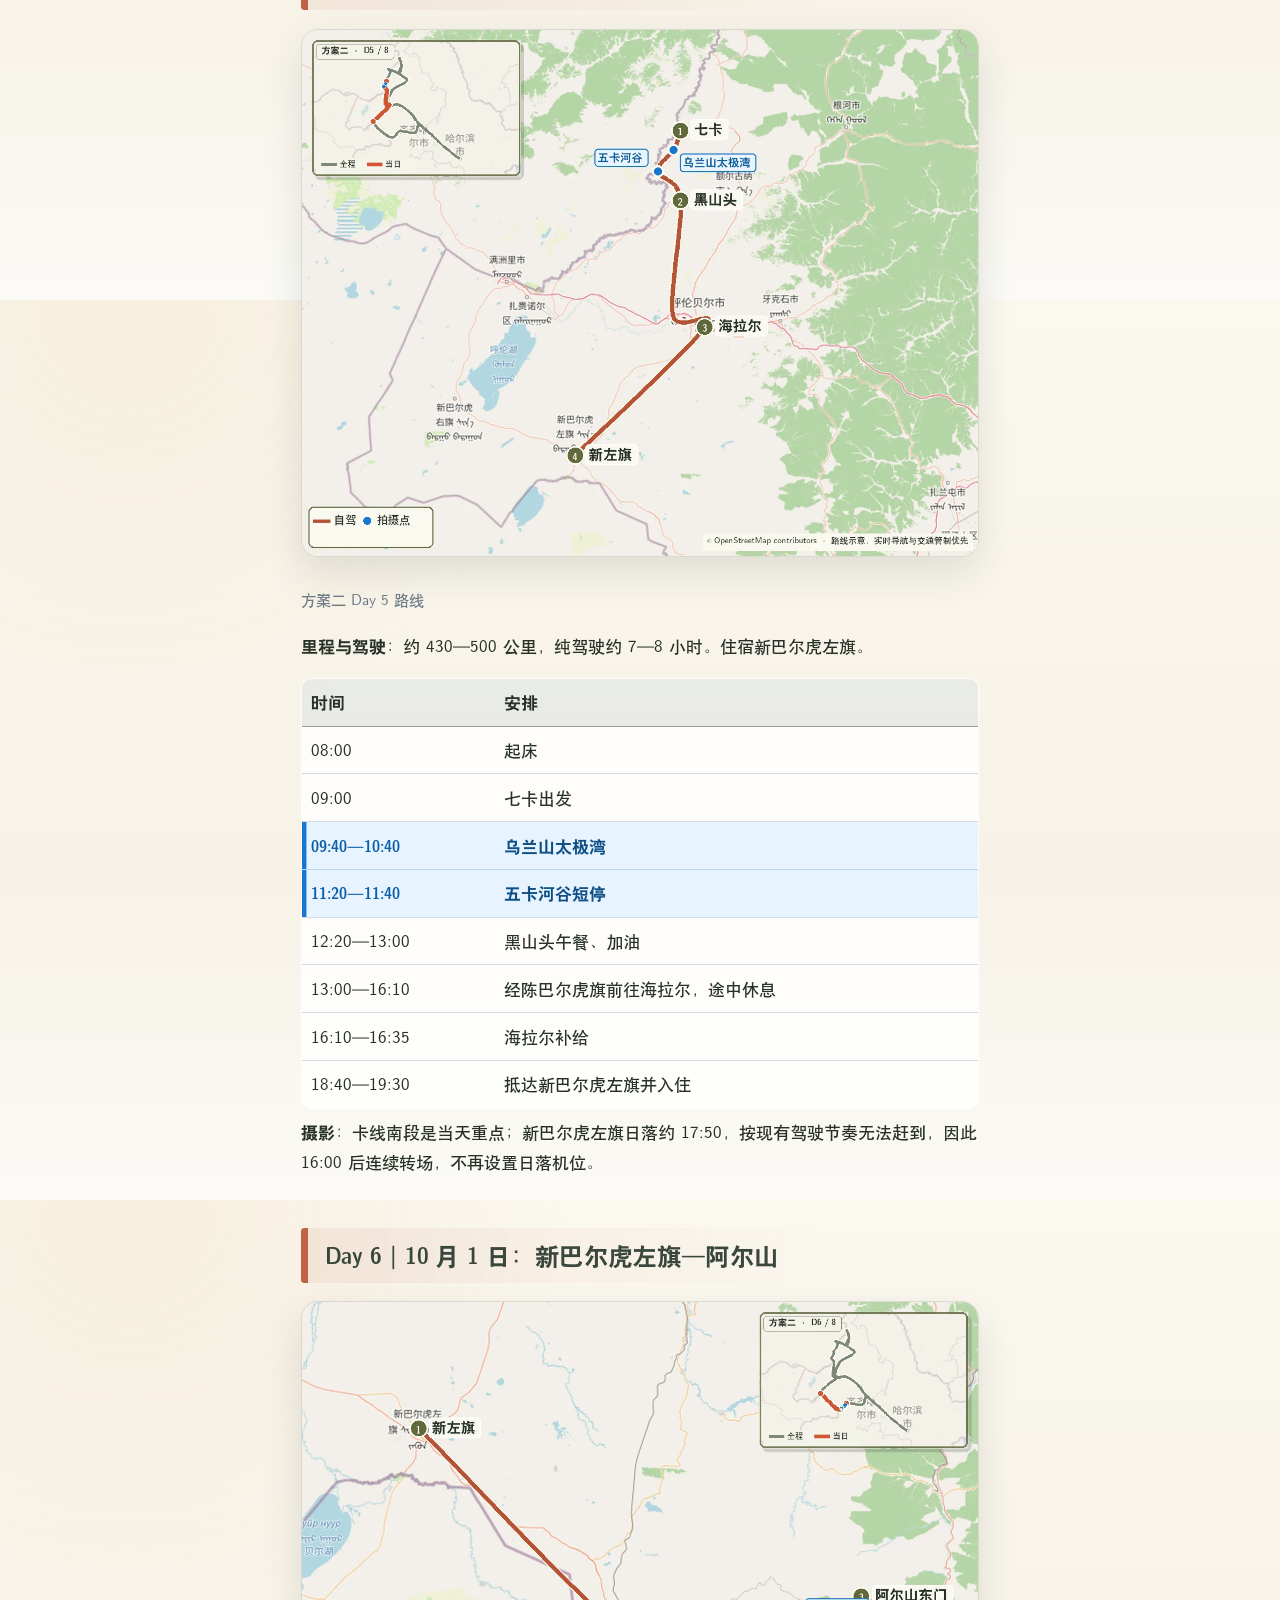
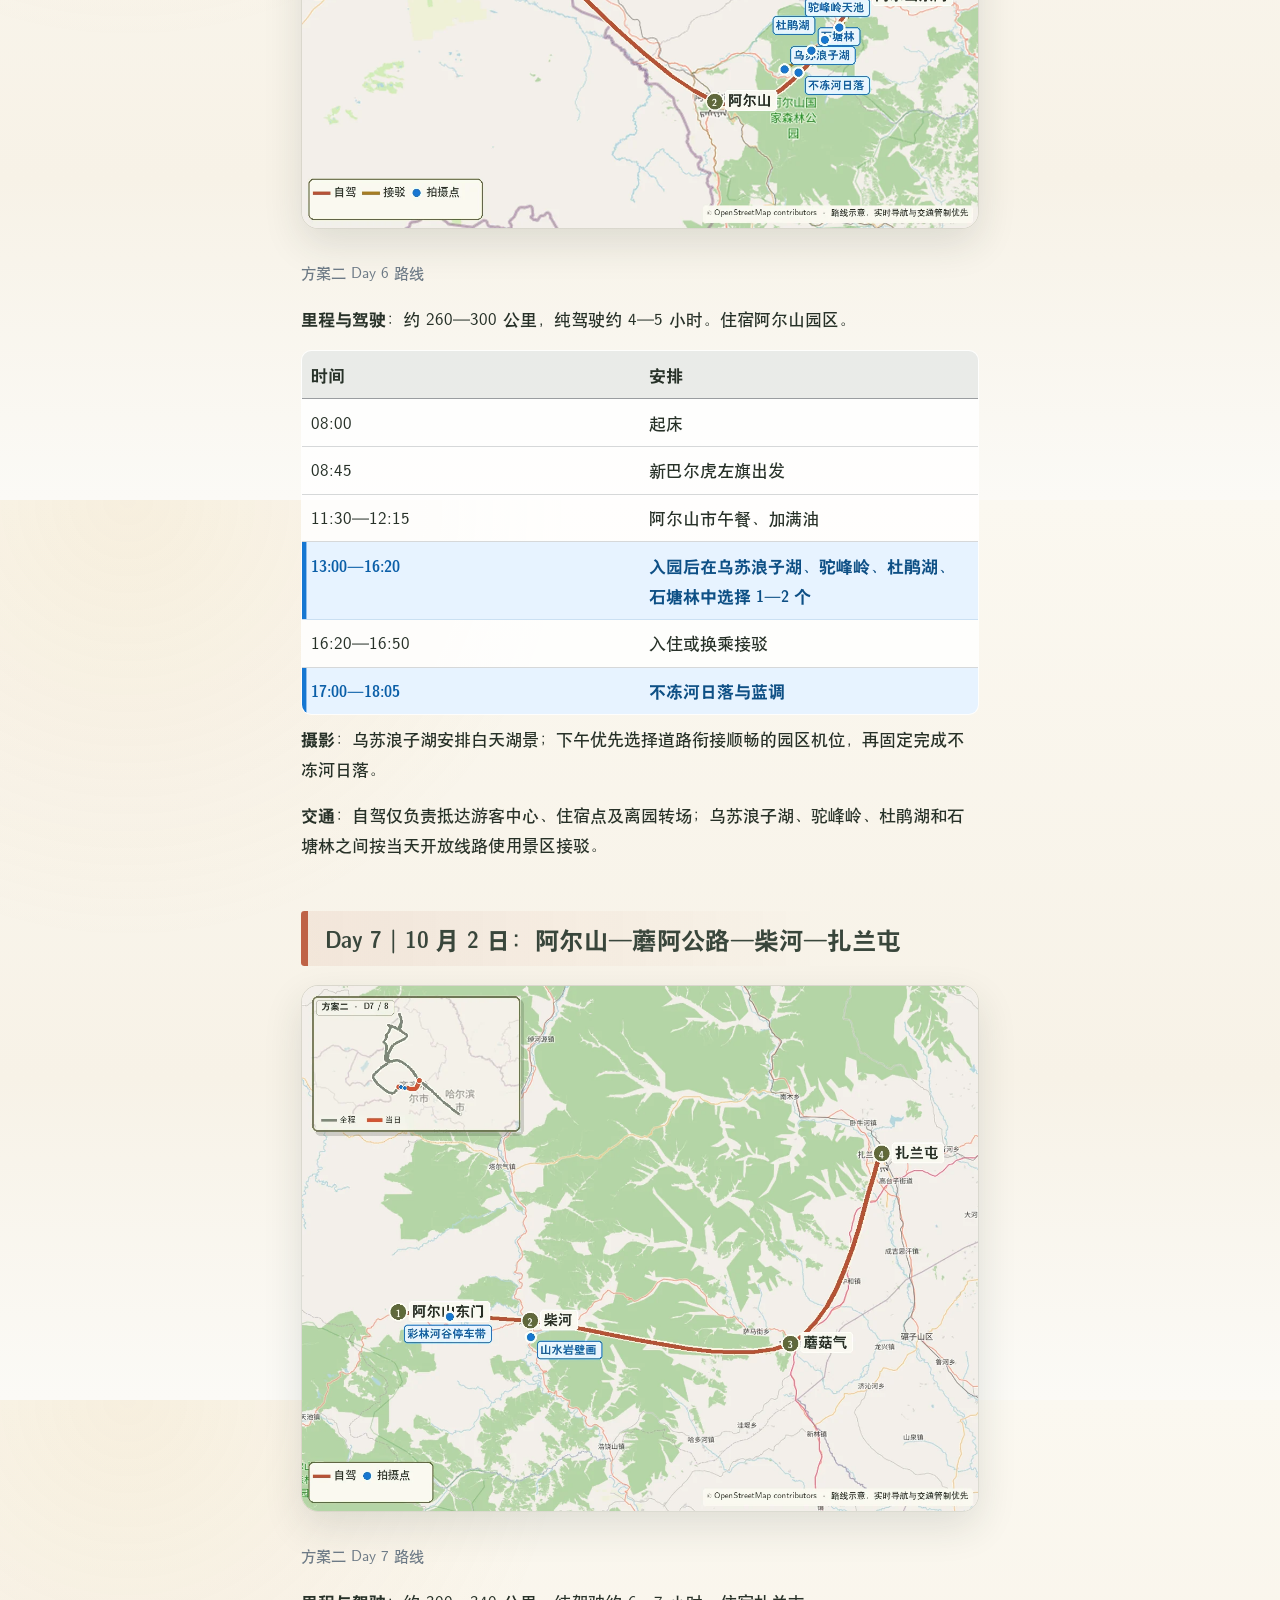
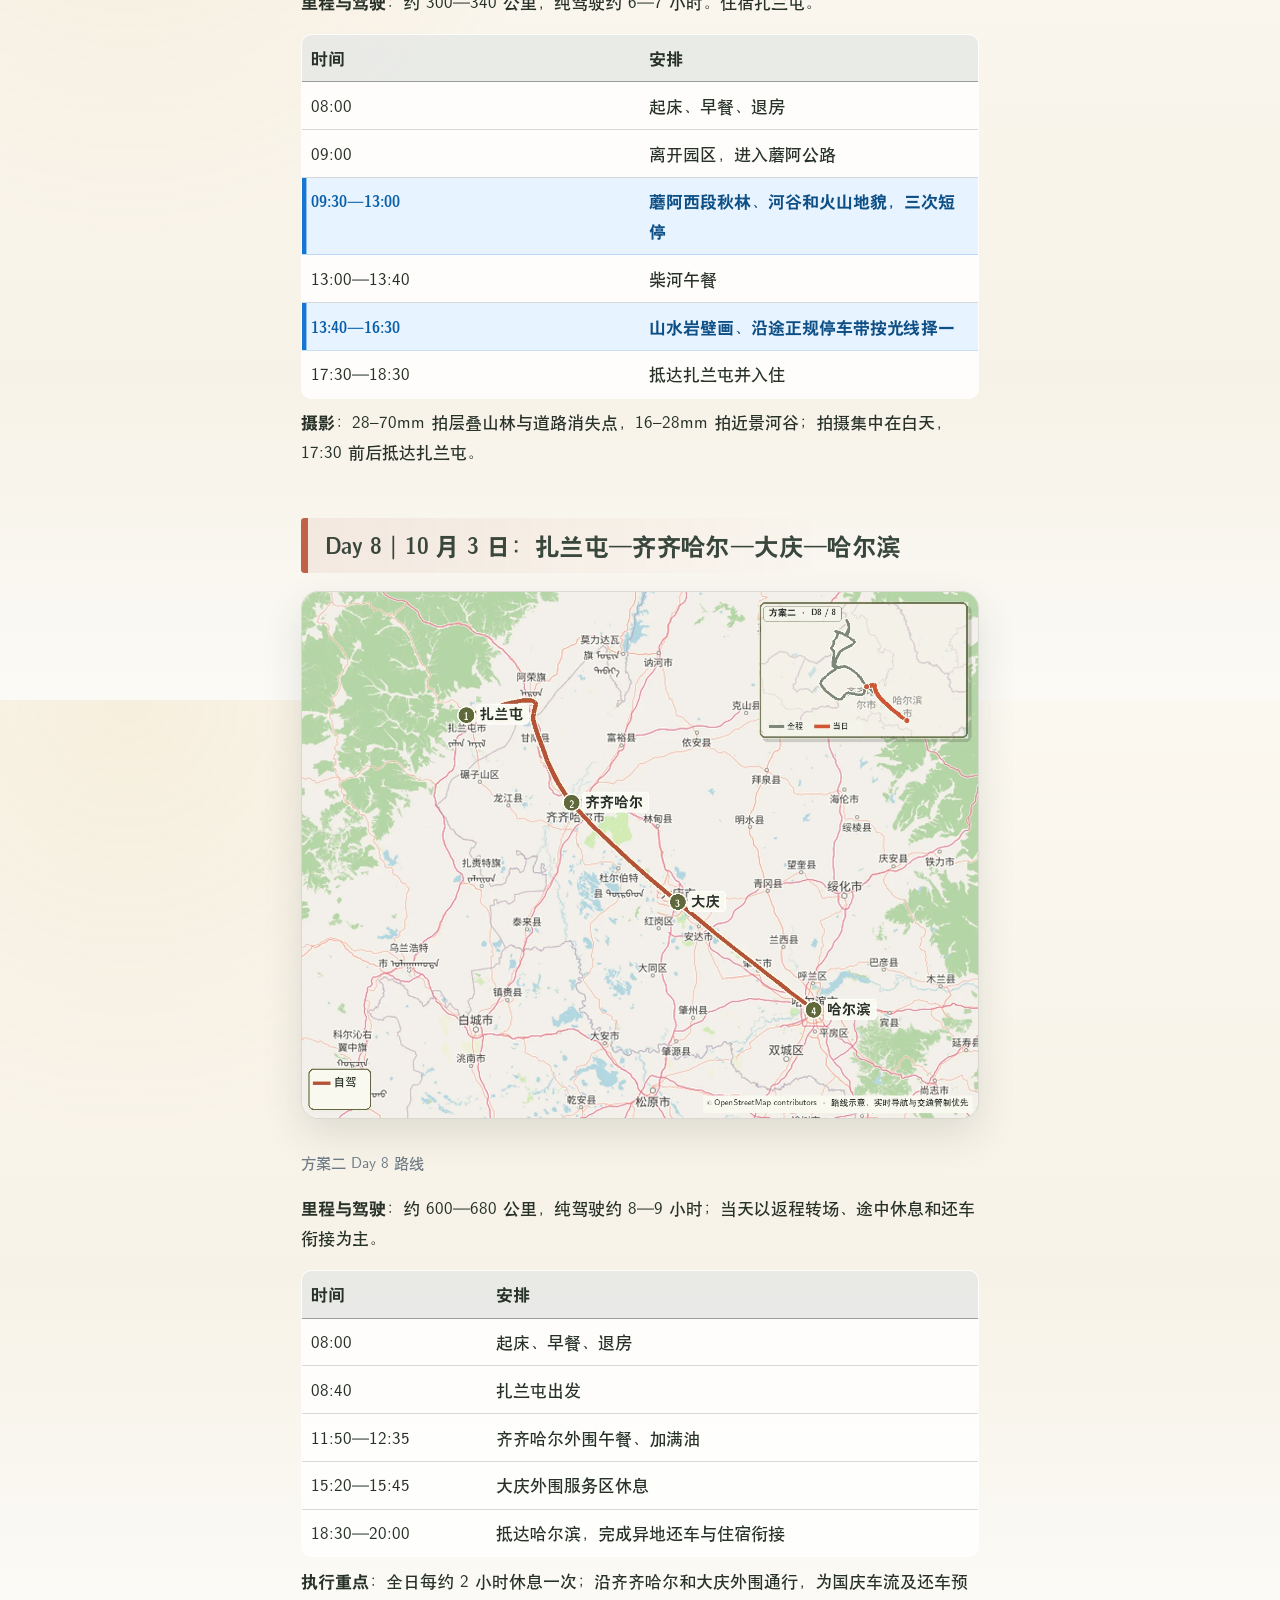
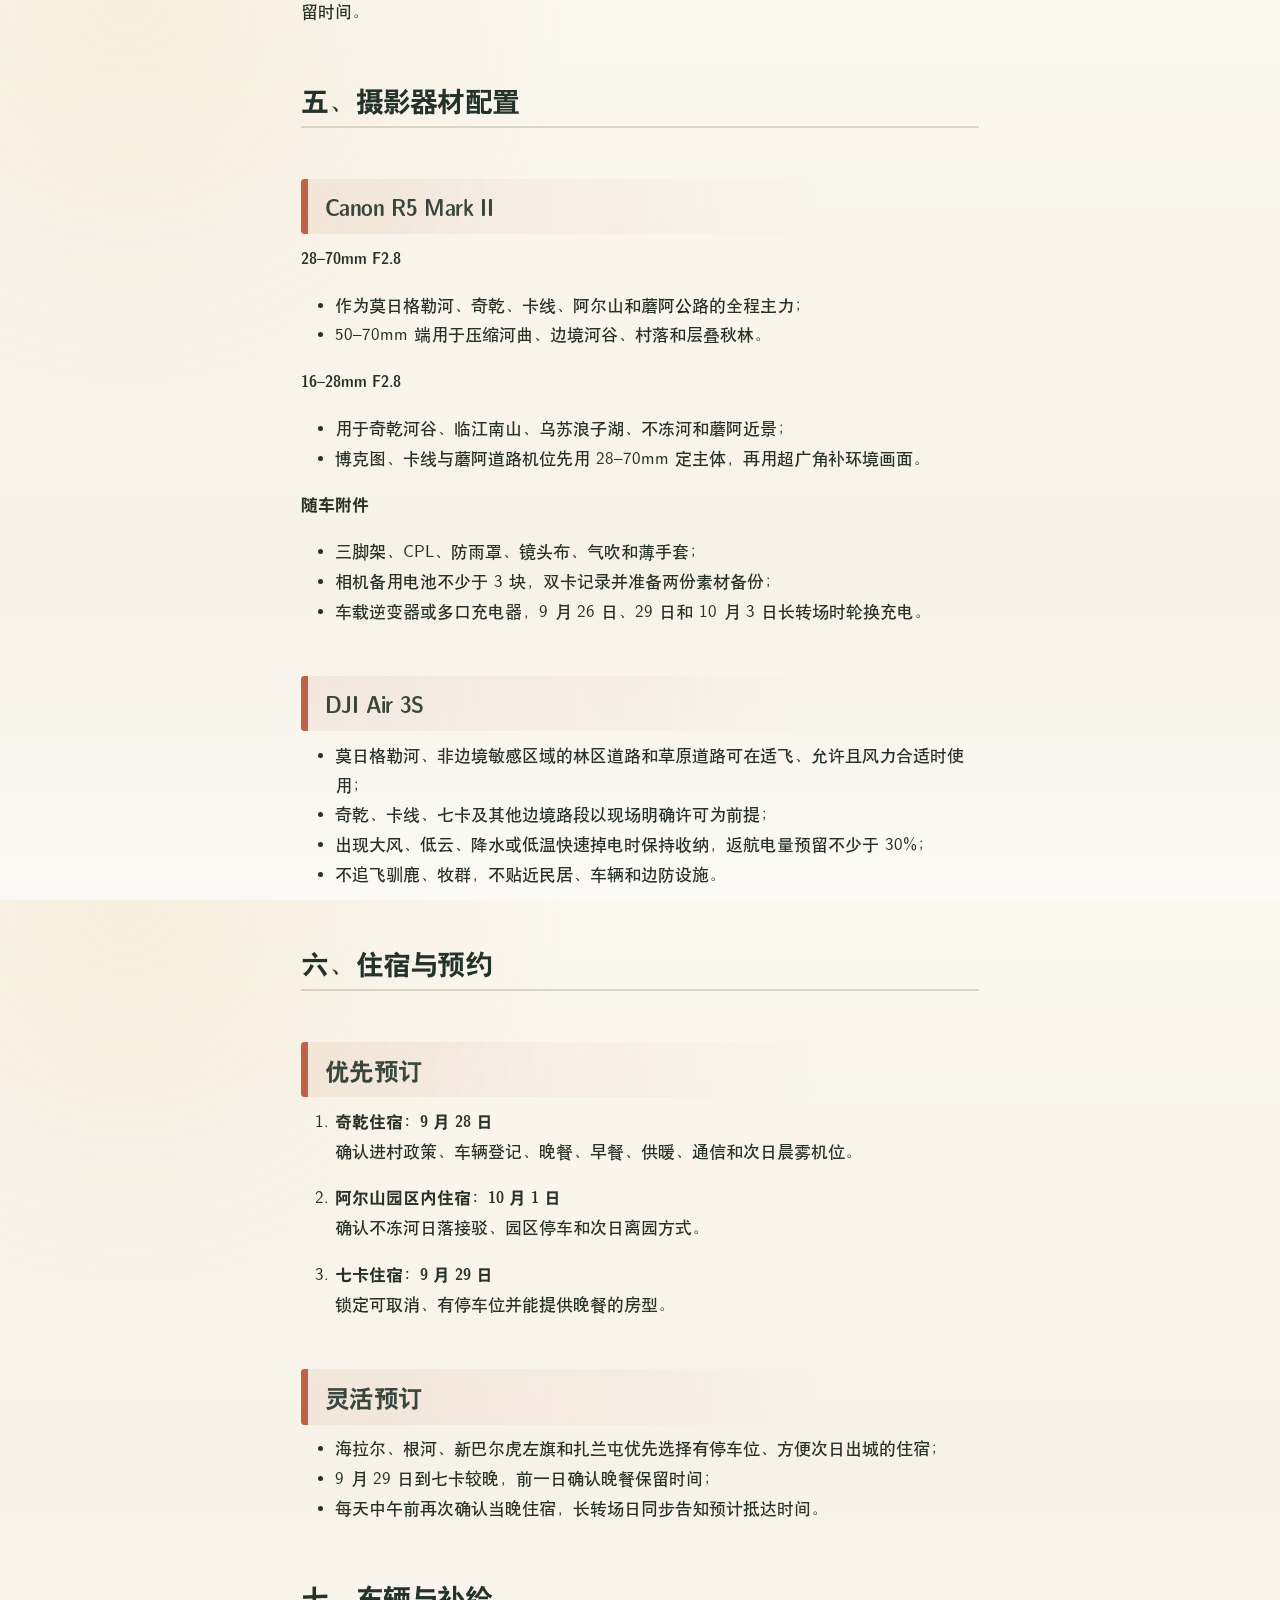
==== commit d87ef587: "Built site for gh-pages" ====
--- a/option-reverse.html
+++ b/option-reverse.html
@@ -41,7 +41,7 @@
 <link href="site_libs/quarto-html/quarto-syntax-highlighting-64a204ab8560d761af7679ceaba22944.css" rel="stylesheet" id="quarto-text-highlighting-styles">
 <script src="site_libs/bootstrap/bootstrap.min.js"></script>
 <link href="site_libs/bootstrap/bootstrap-icons.css" rel="stylesheet">
-<link href="site_libs/bootstrap/bootstrap-ec5025045ece0777df5f27b6f2c314f7.min.css" rel="stylesheet" append-hash="true" id="quarto-bootstrap" data-mode="light">
+<link href="site_libs/bootstrap/bootstrap-35e95daa4a7c3c14acdfd56da050486c.min.css" rel="stylesheet" append-hash="true" id="quarto-bootstrap" data-mode="light">
 <script src="site_libs/quarto-contrib/glightbox/glightbox.min.js"></script>
 <link href="site_libs/quarto-contrib/glightbox/glightbox.min.css" rel="stylesheet">
 <link href="site_libs/quarto-contrib/glightbox/lightbox.css" rel="stylesheet">
@@ -376,6 +376,10 @@
 </div>
 <p><strong>里程与驾驶</strong>：约 580—630 公里，纯驾驶约 8—9 小时。住宿海拉尔。</p>
 <table class="caption-top table">
+<colgroup>
+<col style="width: 50%">
+<col style="width: 50%">
+</colgroup>
 <thead>
 <tr class="header">
 <th>时间</th>
@@ -397,7 +401,7 @@
 </tr>
 <tr class="even">
 <td>12:20—15:10</td>
-<td>博克图—牙克石林区公路，保留一次秋林短停</td>
+<td><span class="photo-stop">博克图—牙克石林区公路，保留一次秋林短停</span></td>
 </tr>
 <tr class="odd">
 <td>15:10—15:30</td>
@@ -421,6 +425,10 @@
 </div>
 <p><strong>里程与驾驶</strong>：约 340—380 公里，纯驾驶约 6—7 小时。住宿根河。</p>
 <table class="caption-top table">
+<colgroup>
+<col style="width: 50%">
+<col style="width: 50%">
+</colgroup>
 <thead>
 <tr class="header">
 <th>时间</th>
@@ -438,7 +446,7 @@
 </tr>
 <tr class="odd">
 <td>09:40—12:00</td>
-<td>按当天规则使用景交车或官方代驾完成莫日格勒河观景线</td>
+<td><span class="photo-stop">按当天规则使用景交车或官方代驾完成莫日格勒河观景线</span></td>
 </tr>
 <tr class="even">
 <td>12:45—13:25</td>
@@ -446,7 +454,7 @@
 </tr>
 <tr class="odd">
 <td>13:30—15:00</td>
-<td>额尔古纳湿地</td>
+<td><span class="photo-stop">额尔古纳湿地</span></td>
 </tr>
 <tr class="even">
 <td>15:00—18:30</td>
@@ -471,6 +479,10 @@
 </div>
 <p><strong>里程与驾驶</strong>：约 300—340 公里，纯驾驶约 7—8 小时。住宿奇乾，必须提前预订。</p>
 <table class="caption-top table">
+<colgroup>
+<col style="width: 50%">
+<col style="width: 50%">
+</colgroup>
 <thead>
 <tr class="header">
 <th>时间</th>
@@ -484,7 +496,7 @@
 </tr>
 <tr class="even">
 <td>08:40—09:50</td>
-<td>敖鲁古雅驯鹿与林地</td>
+<td><span class="photo-stop">敖鲁古雅驯鹿与林地</span></td>
 </tr>
 <tr class="odd">
 <td>10:00</td>
@@ -496,11 +508,11 @@
 </tr>
 <tr class="odd">
 <td>13:15—14:00</td>
-<td>镇外林路短停</td>
+<td><span class="photo-stop">镇外林路短停</span></td>
 </tr>
 <tr class="even">
 <td>15:10—15:40</td>
-<td>白鹿岛河谷或正规停车带二选一</td>
+<td><span class="photo-stop">白鹿岛河谷或正规停车带二选一</span></td>
 </tr>
 <tr class="odd">
 <td>15:40—19:30</td>
@@ -537,7 +549,7 @@
 <tbody>
 <tr class="odd">
 <td>05:15—06:40</td>
-<td>奇乾晨雾、木屋和河谷</td>
+<td><span class="photo-stop">奇乾晨雾、木屋和河谷</span></td>
 </tr>
 <tr class="even">
 <td>06:45—08:00</td>
@@ -557,7 +569,7 @@
 </tr>
 <tr class="even">
 <td>13:25—14:10</td>
-<td>道路开放且干燥时，太平、临江各一次短停；否则直接前往室韦</td>
+<td><span class="photo-stop">道路开放且干燥时，太平、临江各一次短停；否则直接前往室韦</span></td>
 </tr>
 <tr class="odd">
 <td>14:40—15:05</td>
@@ -565,7 +577,7 @@
 </tr>
 <tr class="even">
 <td>15:30—17:00</td>
-<td>九卡、八卡按光线择一短停</td>
+<td><span class="photo-stop">九卡、八卡按光线择一短停</span></td>
 </tr>
 <tr class="odd">
 <td>17:30—18:30</td>
@@ -603,11 +615,11 @@
 </tr>
 <tr class="odd">
 <td>09:40—10:40</td>
-<td>乌兰山太极湾</td>
+<td><span class="photo-stop">乌兰山太极湾</span></td>
 </tr>
 <tr class="even">
 <td>11:20—11:40</td>
-<td>五卡河谷短停</td>
+<td><span class="photo-stop">五卡河谷短停</span></td>
 </tr>
 <tr class="odd">
 <td>12:20—13:00</td>
@@ -664,7 +676,7 @@
 </tr>
 <tr class="even">
 <td>13:00—16:20</td>
-<td>入园后在乌苏浪子湖、驼峰岭、杜鹃湖、石塘林中选择 1—2 个</td>
+<td><span class="photo-stop">入园后在乌苏浪子湖、驼峰岭、杜鹃湖、石塘林中选择 1—2 个</span></td>
 </tr>
 <tr class="odd">
 <td>16:20—16:50</td>
@@ -672,7 +684,7 @@
 </tr>
 <tr class="even">
 <td>17:00—18:05</td>
-<td>不冻河日落与蓝调</td>
+<td><span class="photo-stop">不冻河日落与蓝调</span></td>
 </tr>
 </tbody>
 </table>
@@ -689,6 +701,10 @@
 </div>
 <p><strong>里程与驾驶</strong>：约 300—340 公里，纯驾驶约 6—7 小时。住宿扎兰屯。</p>
 <table class="caption-top table">
+<colgroup>
+<col style="width: 50%">
+<col style="width: 50%">
+</colgroup>
 <thead>
 <tr class="header">
 <th>时间</th>
@@ -706,7 +722,7 @@
 </tr>
 <tr class="odd">
 <td>09:30—13:00</td>
-<td>蘑阿西段秋林、河谷和火山地貌，三次短停</td>
+<td><span class="photo-stop">蘑阿西段秋林、河谷和火山地貌，三次短停</span></td>
 </tr>
 <tr class="even">
 <td>13:00—13:40</td>
@@ -714,7 +730,7 @@
 </tr>
 <tr class="odd">
 <td>13:40—16:30</td>
-<td>山水岩壁画、沿途正规停车带按光线择一</td>
+<td><span class="photo-stop">山水岩壁画、沿途正规停车带按光线择一</span></td>
 </tr>
 <tr class="even">
 <td>17:30—18:30</td>
--- a/styles.css
+++ b/styles.css
@@ -23,6 +23,9 @@
   --paper: #f6f1e5;
   --ink: #273128;
   --muted: #6d736b;
+  --photo-blue: #1677d2;
+  --photo-blue-soft: #e7f3ff;
+  --photo-blue-ink: #0d4f85;
 }
 
 body {
@@ -262,6 +265,27 @@
   background: rgba(213, 155, 66, 0.08);
 }
 
+.photo-stop {
+  color: var(--photo-blue-ink);
+  font-weight: 650;
+}
+
+tbody tr:has(.photo-stop) > td {
+  background: var(--photo-blue-soft) !important;
+  color: var(--photo-blue-ink);
+  border-color: rgba(22, 119, 210, 0.22);
+}
+
+tbody tr:has(.photo-stop) > td:first-child {
+  color: #0b5fa8;
+  font-weight: 700;
+  box-shadow: inset 0.26rem 0 var(--photo-blue);
+}
+
+tbody tr:has(.photo-stop):hover > td {
+  background: #d8ebff !important;
+}
+
 code {
   color: var(--rust);
 }
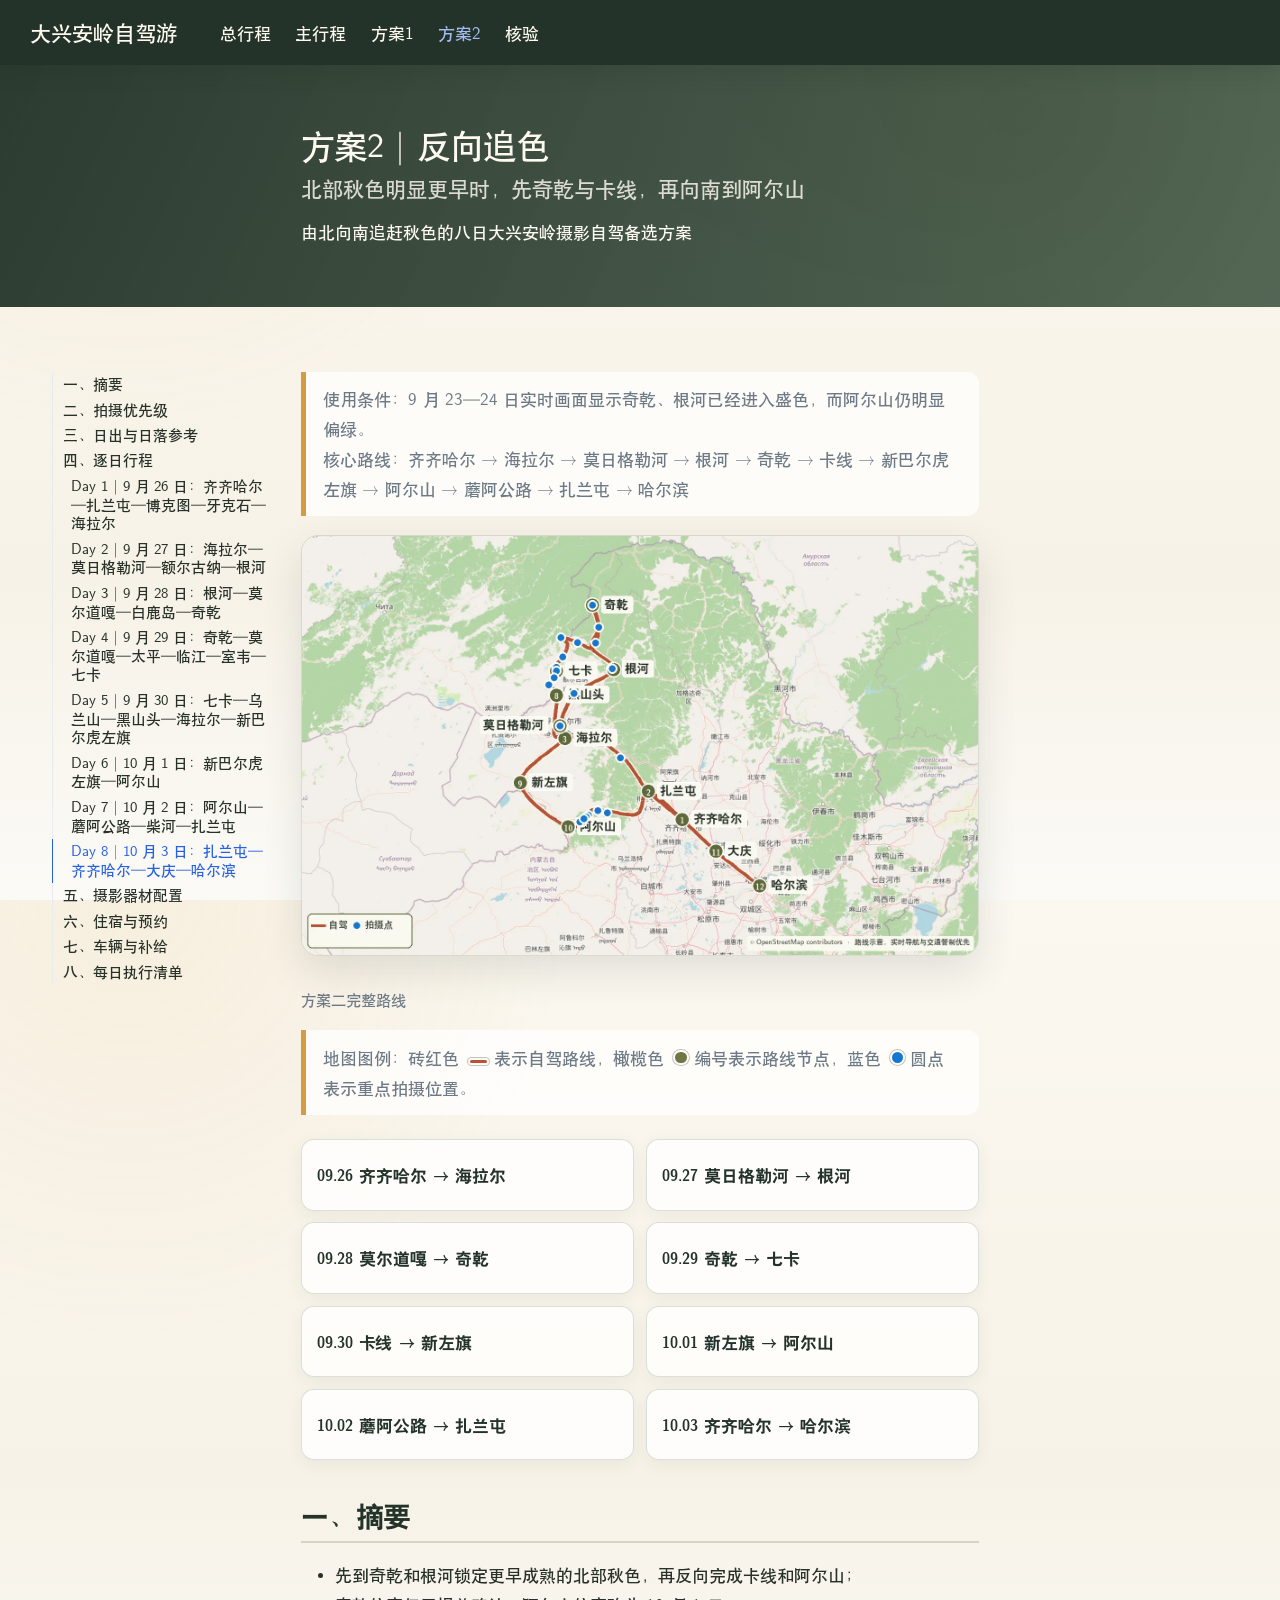
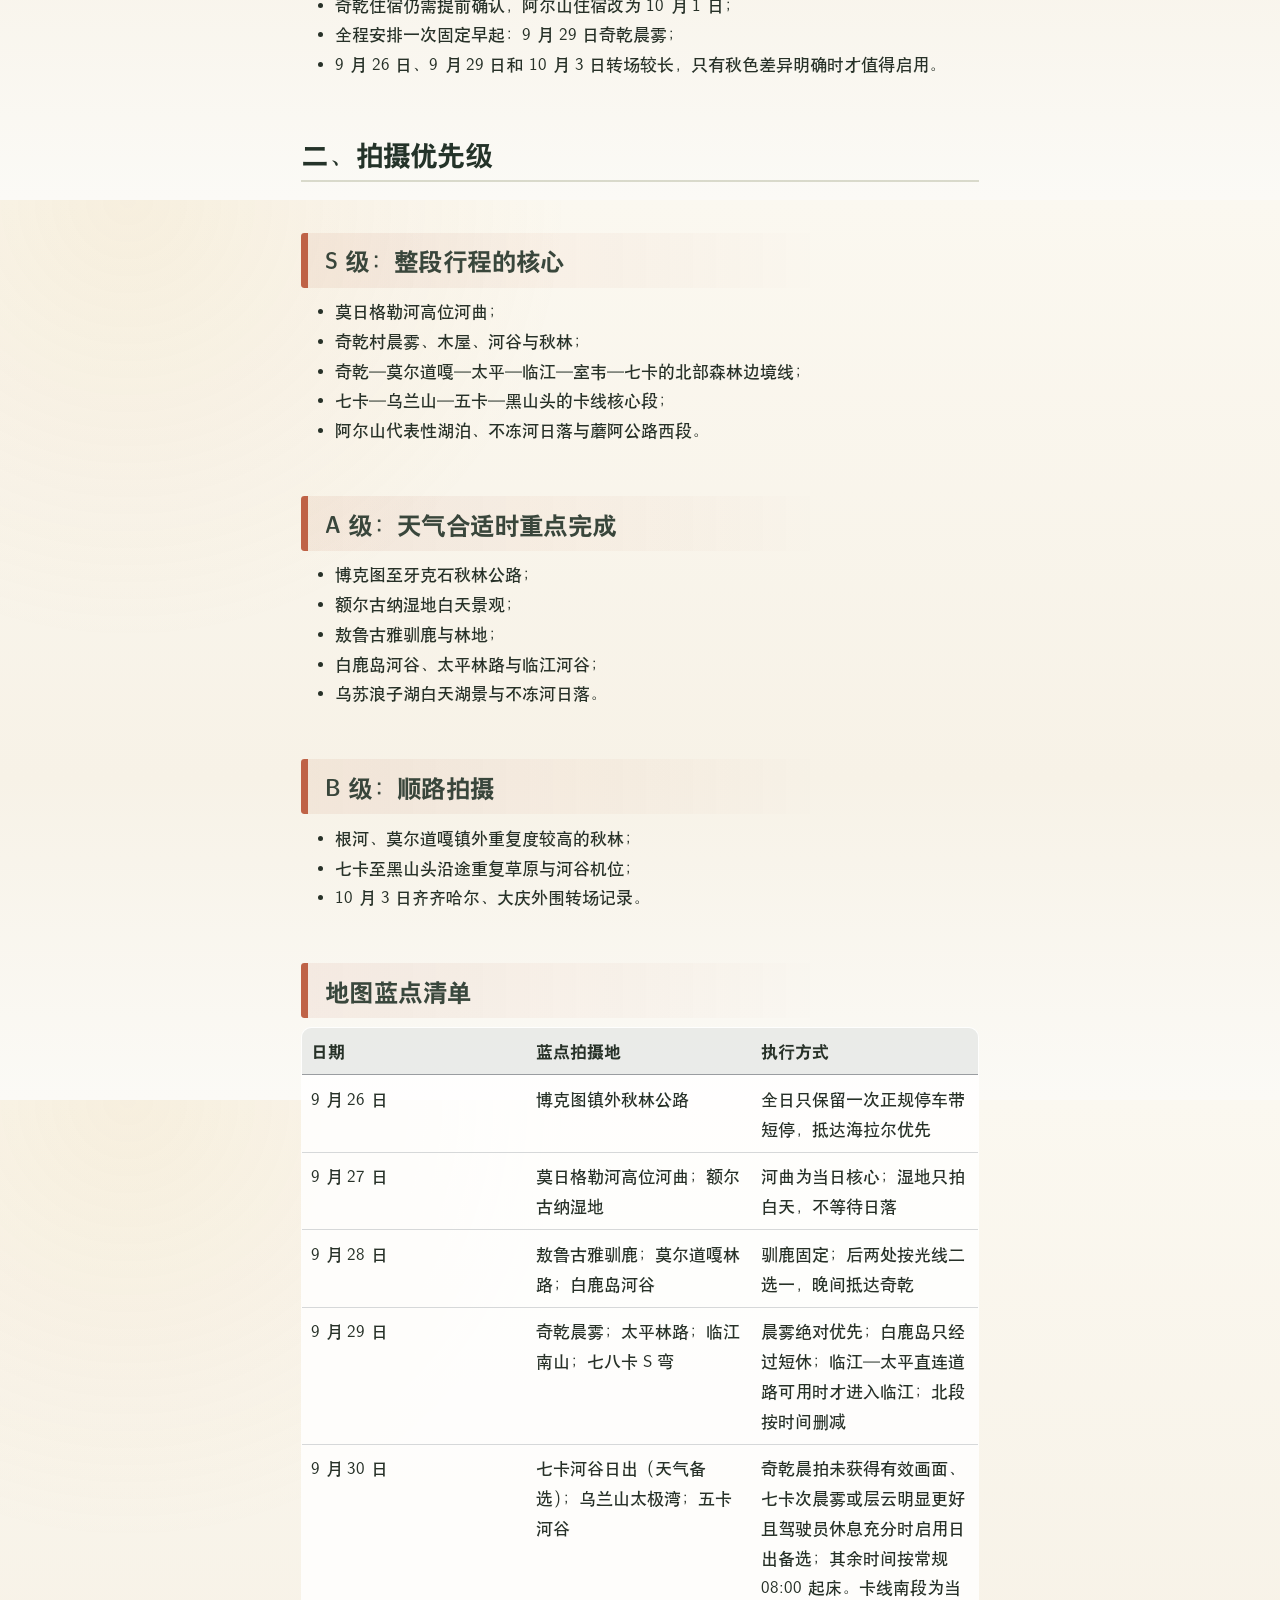
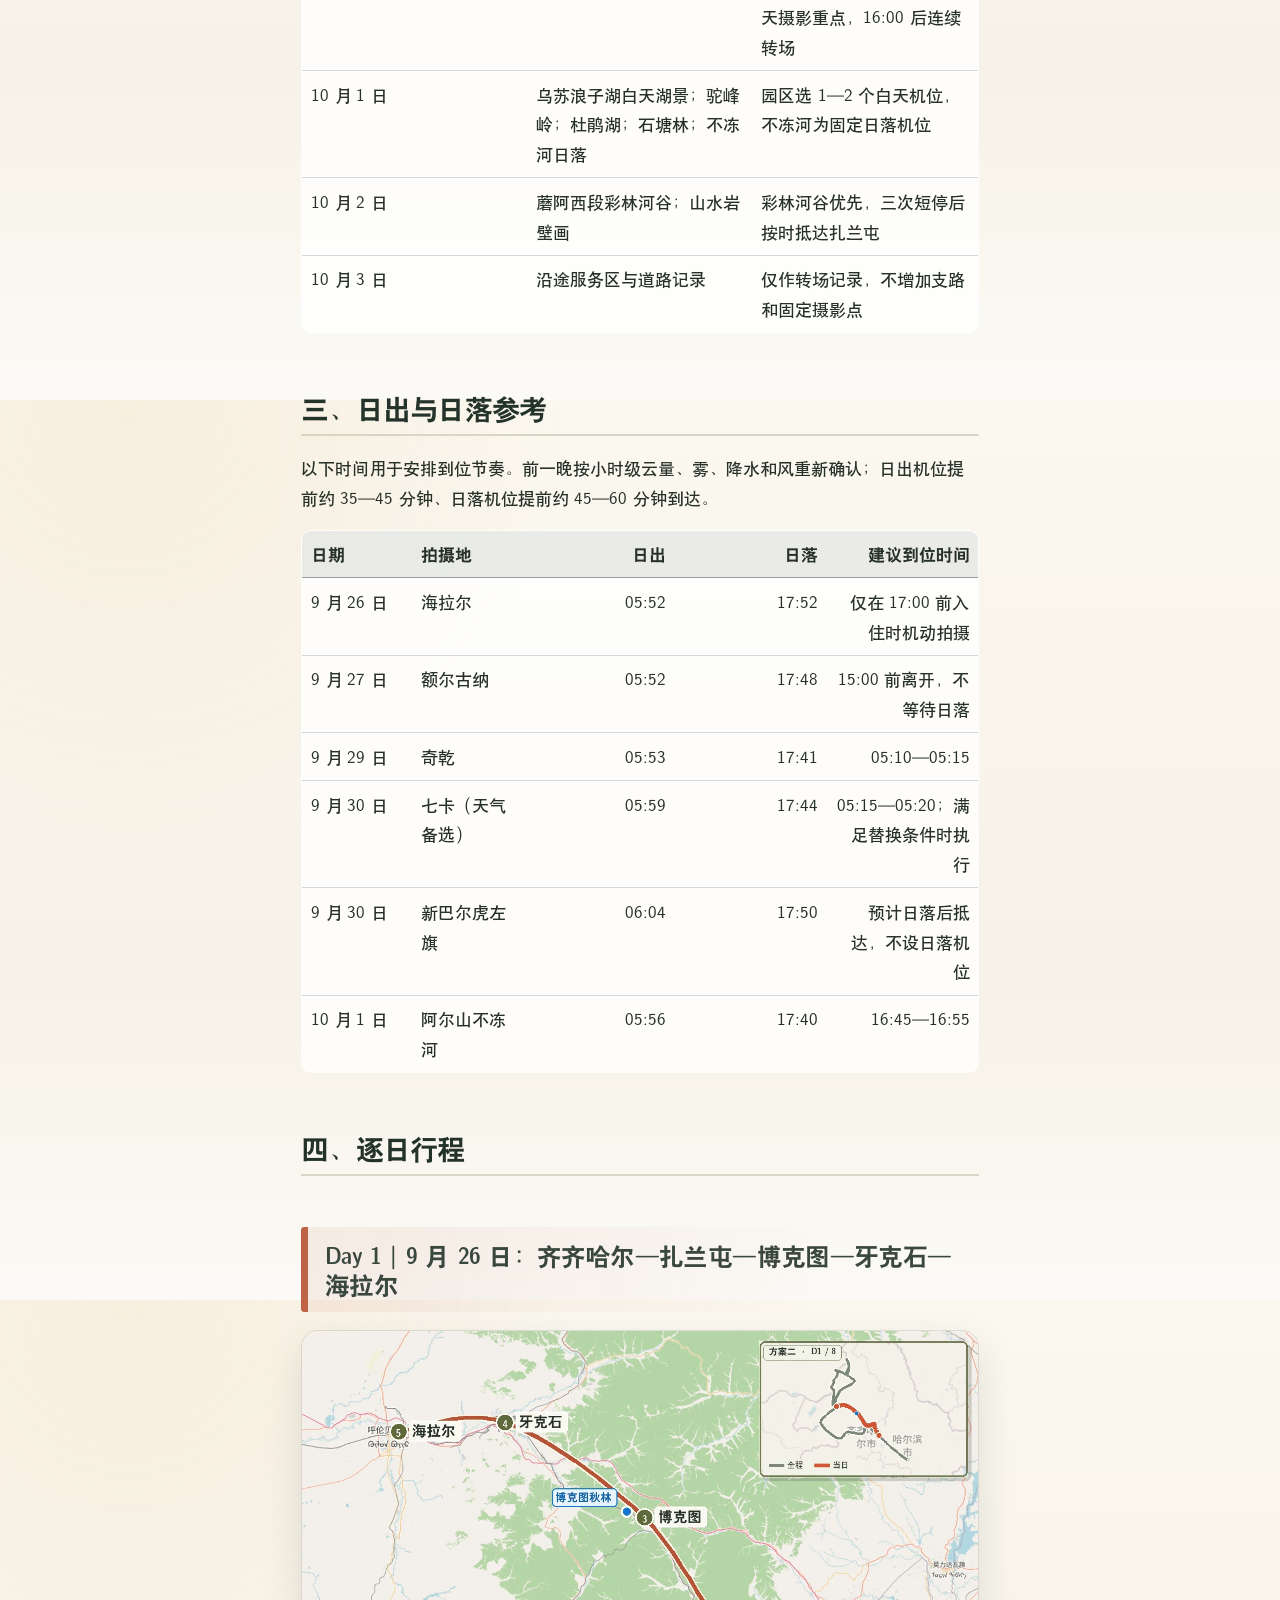
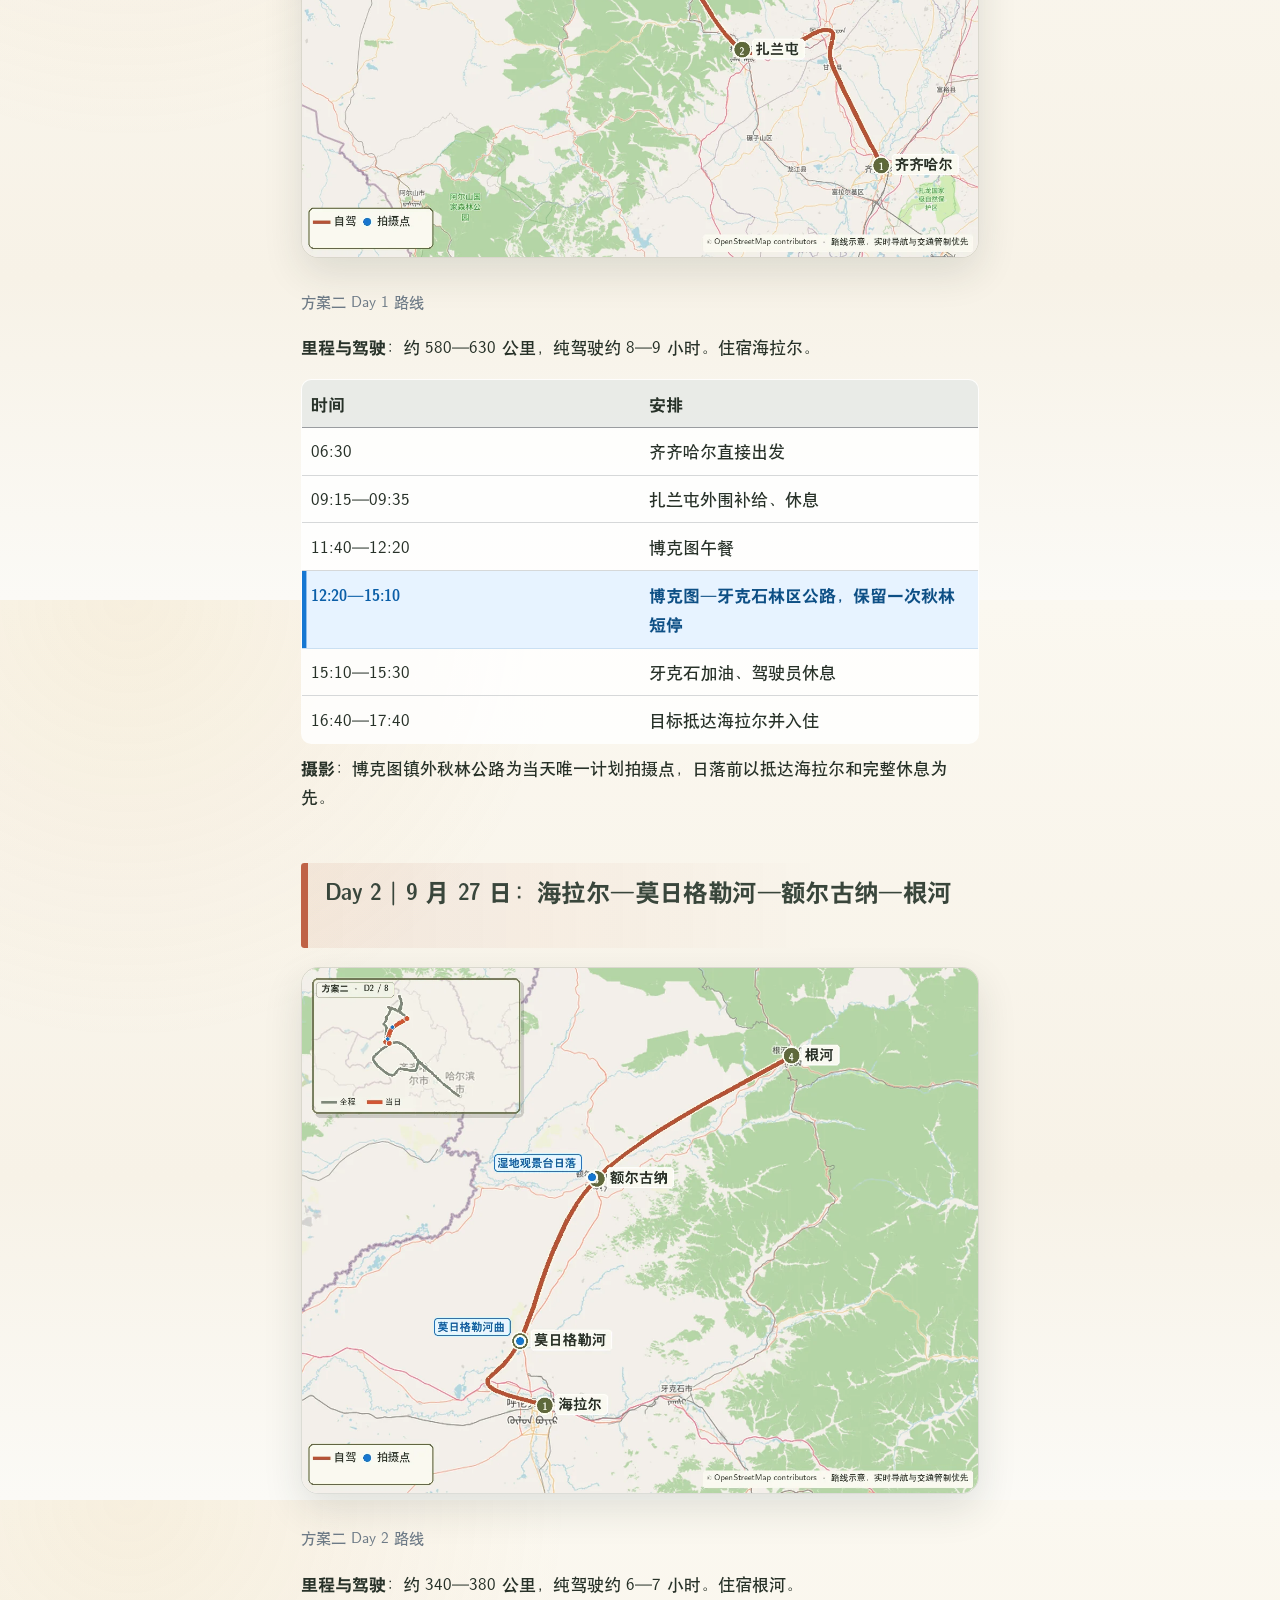
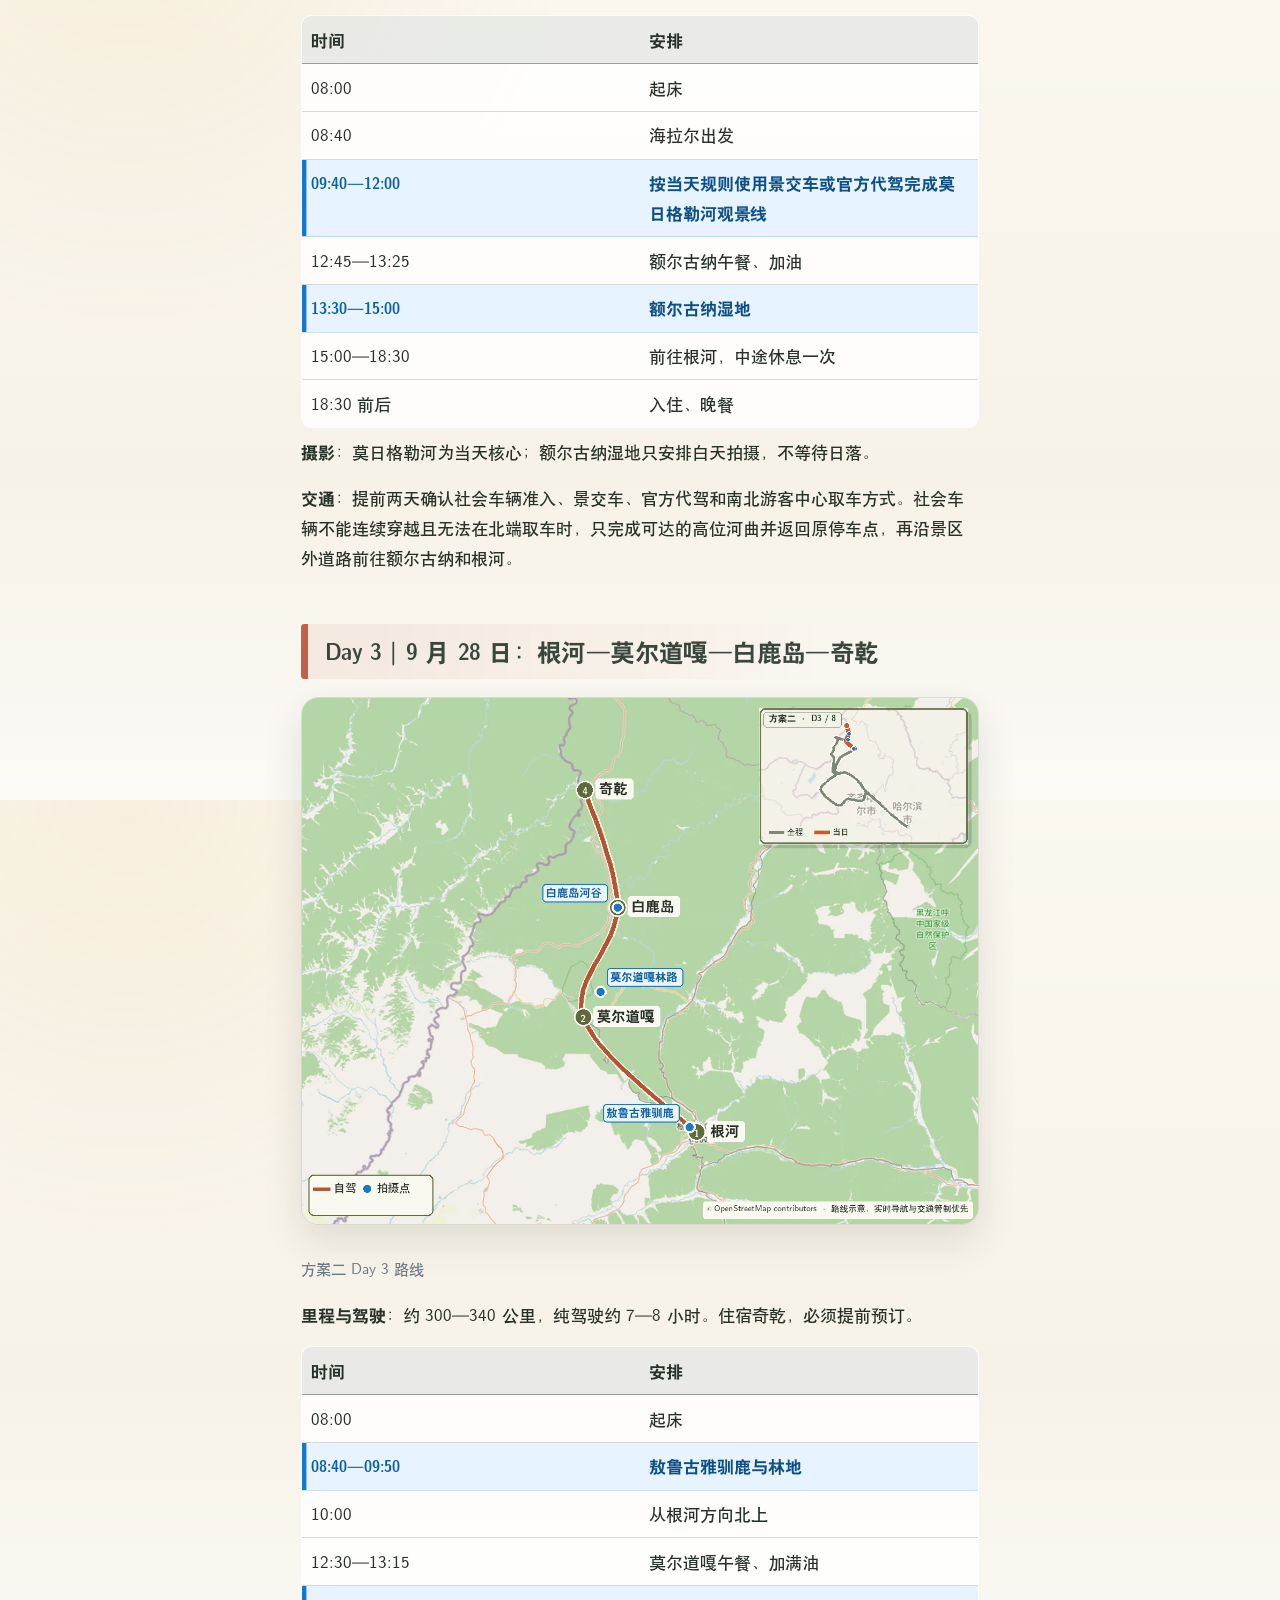
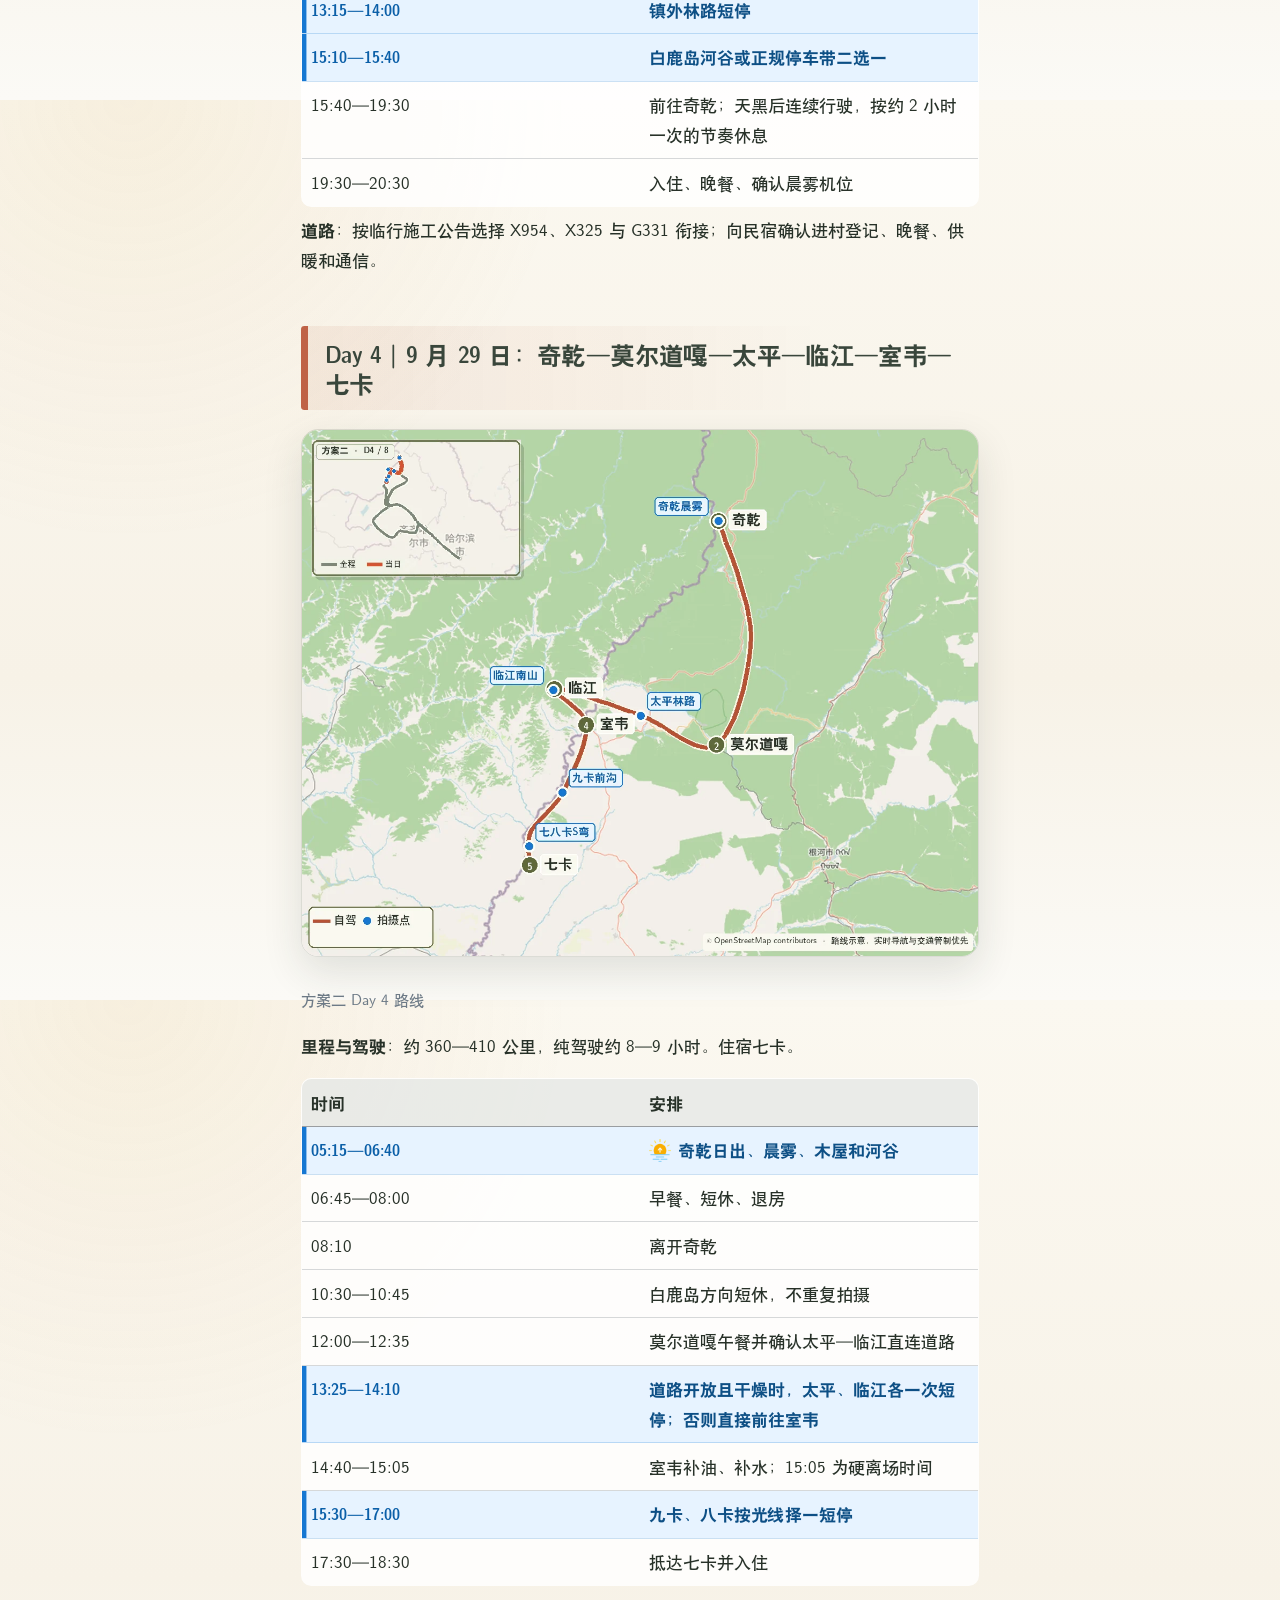
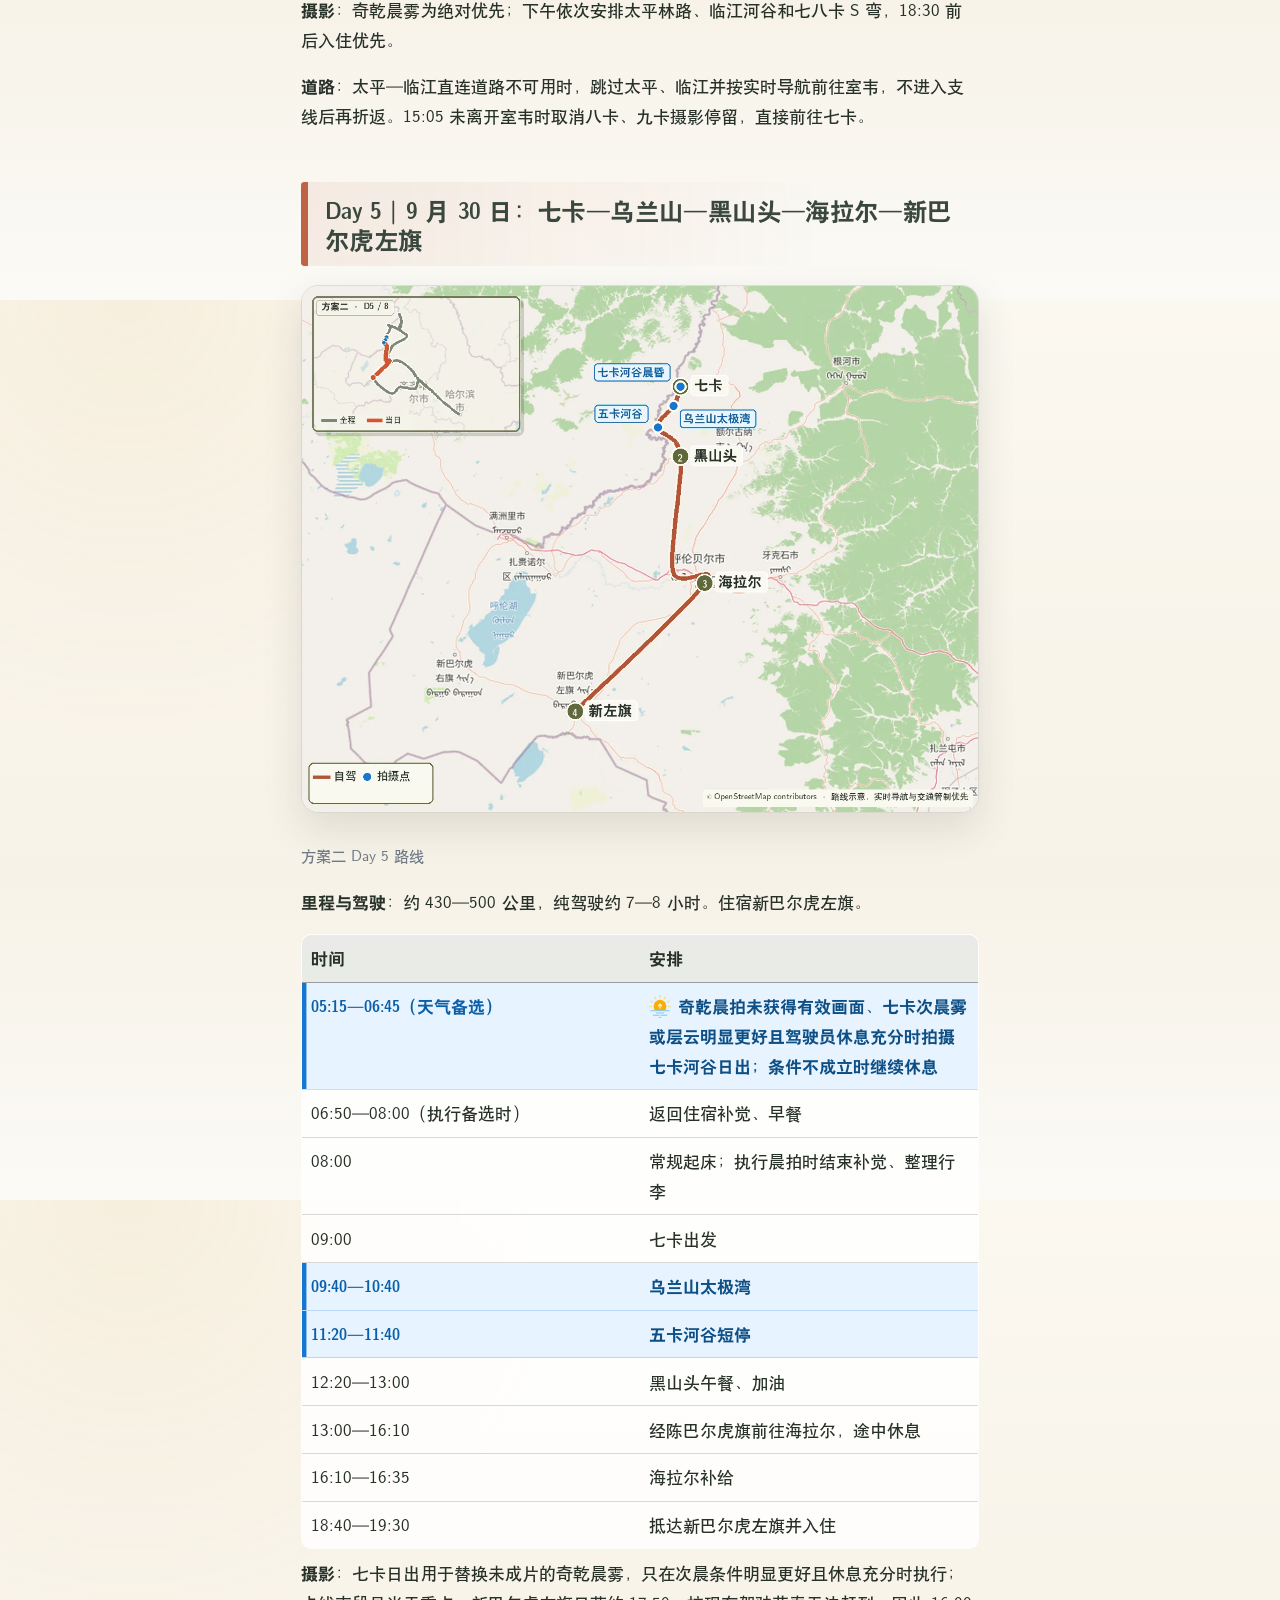
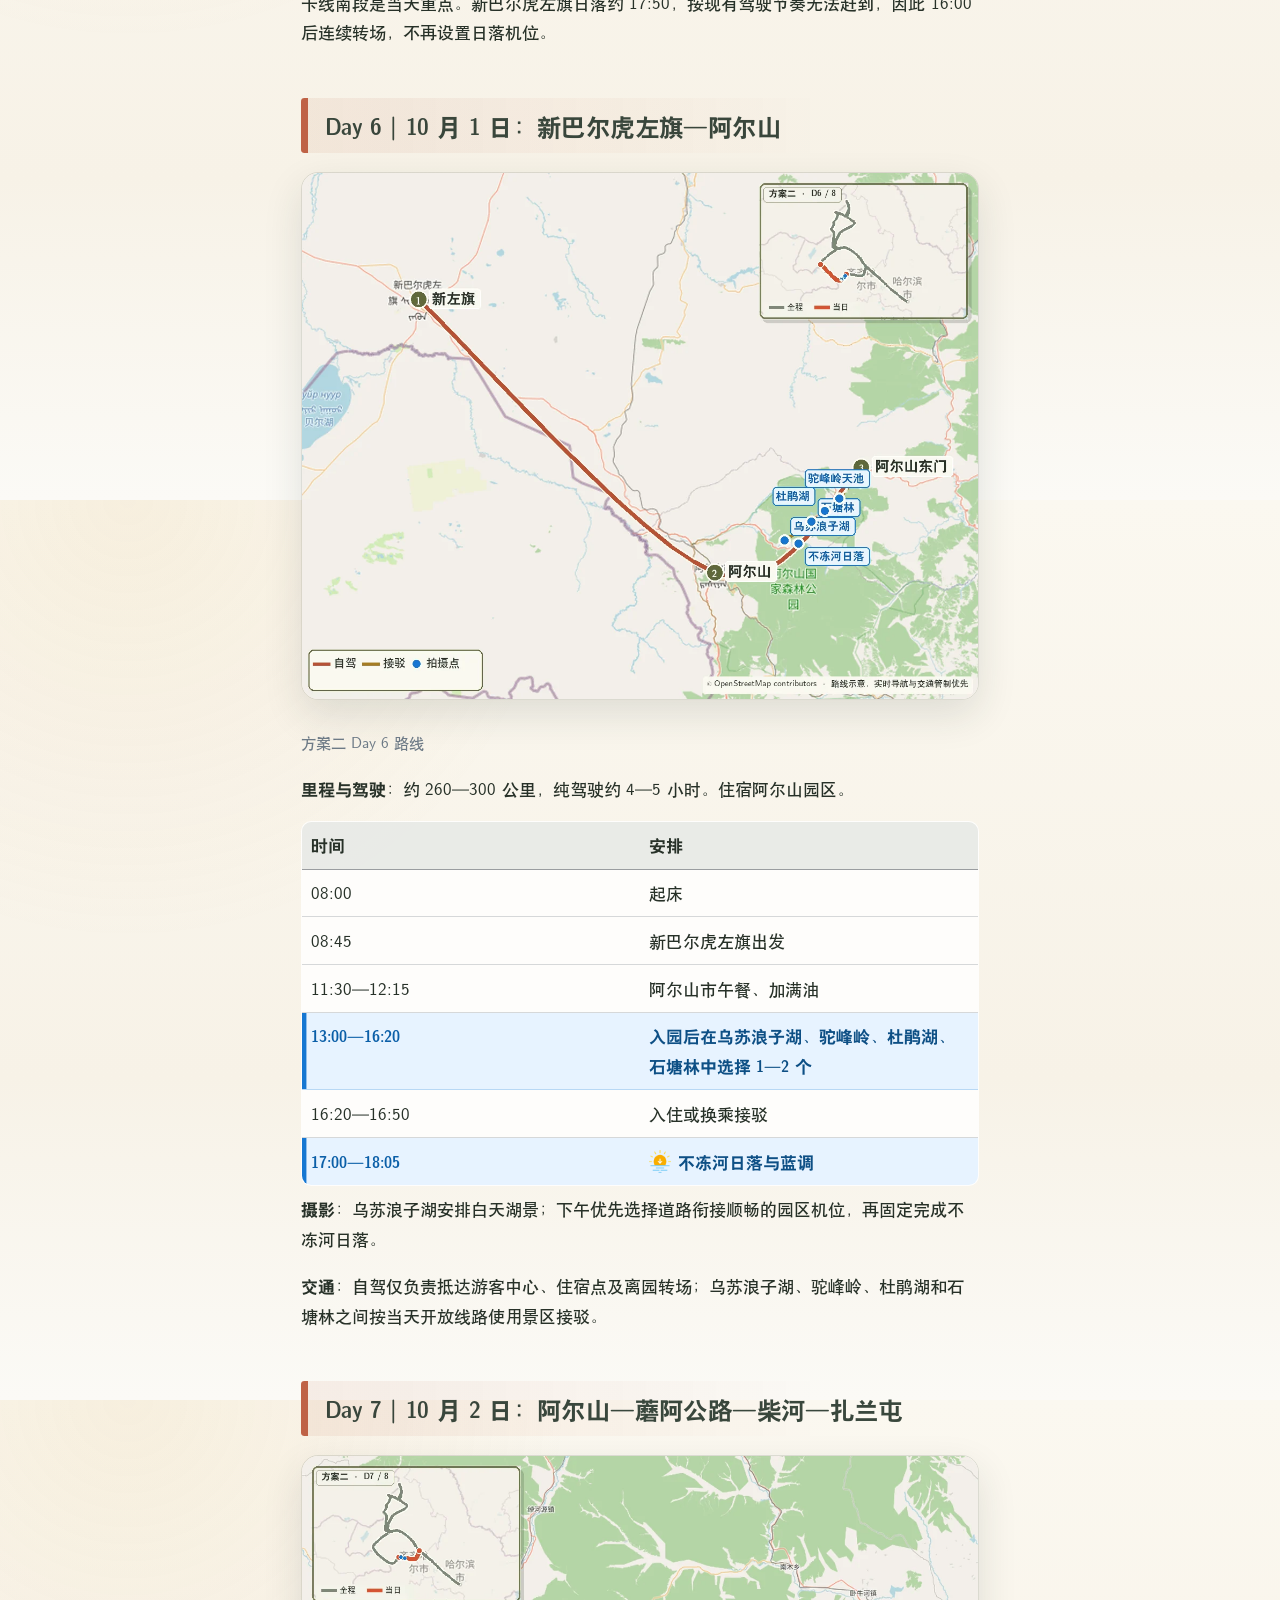
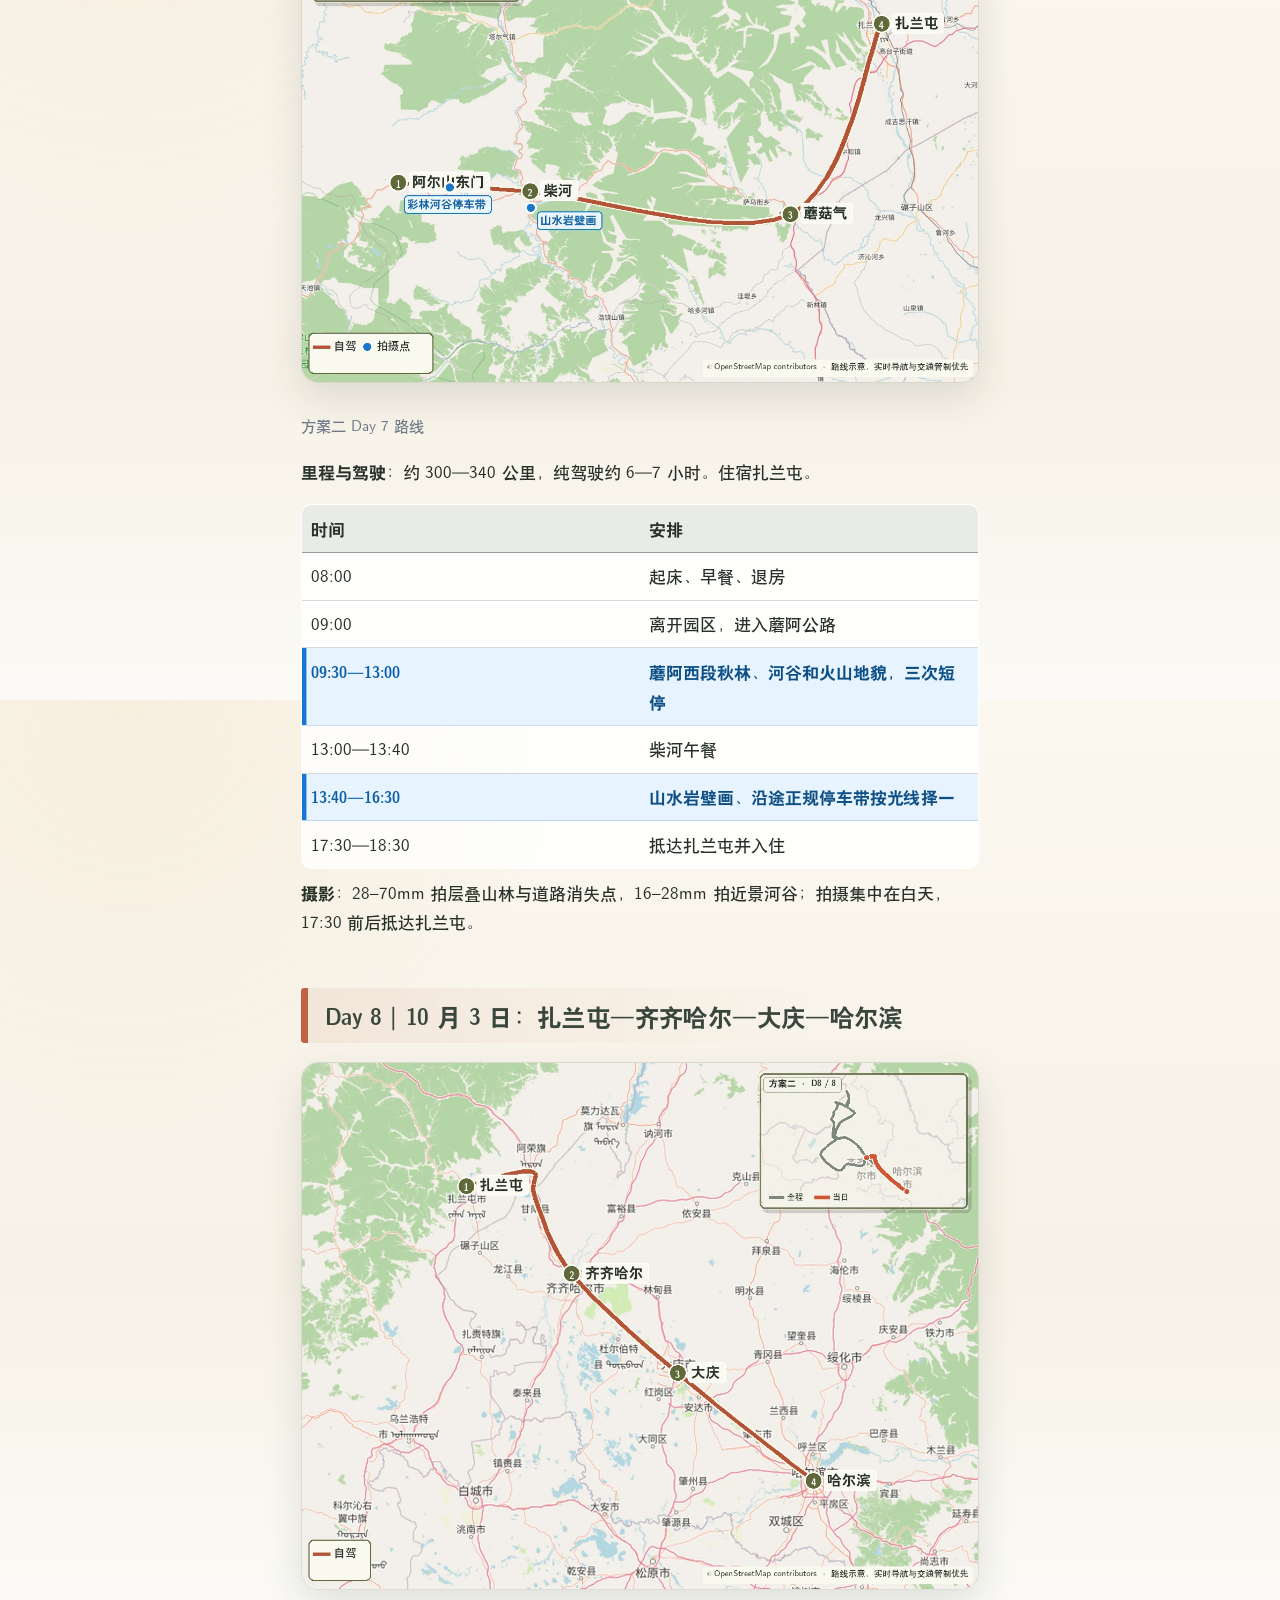
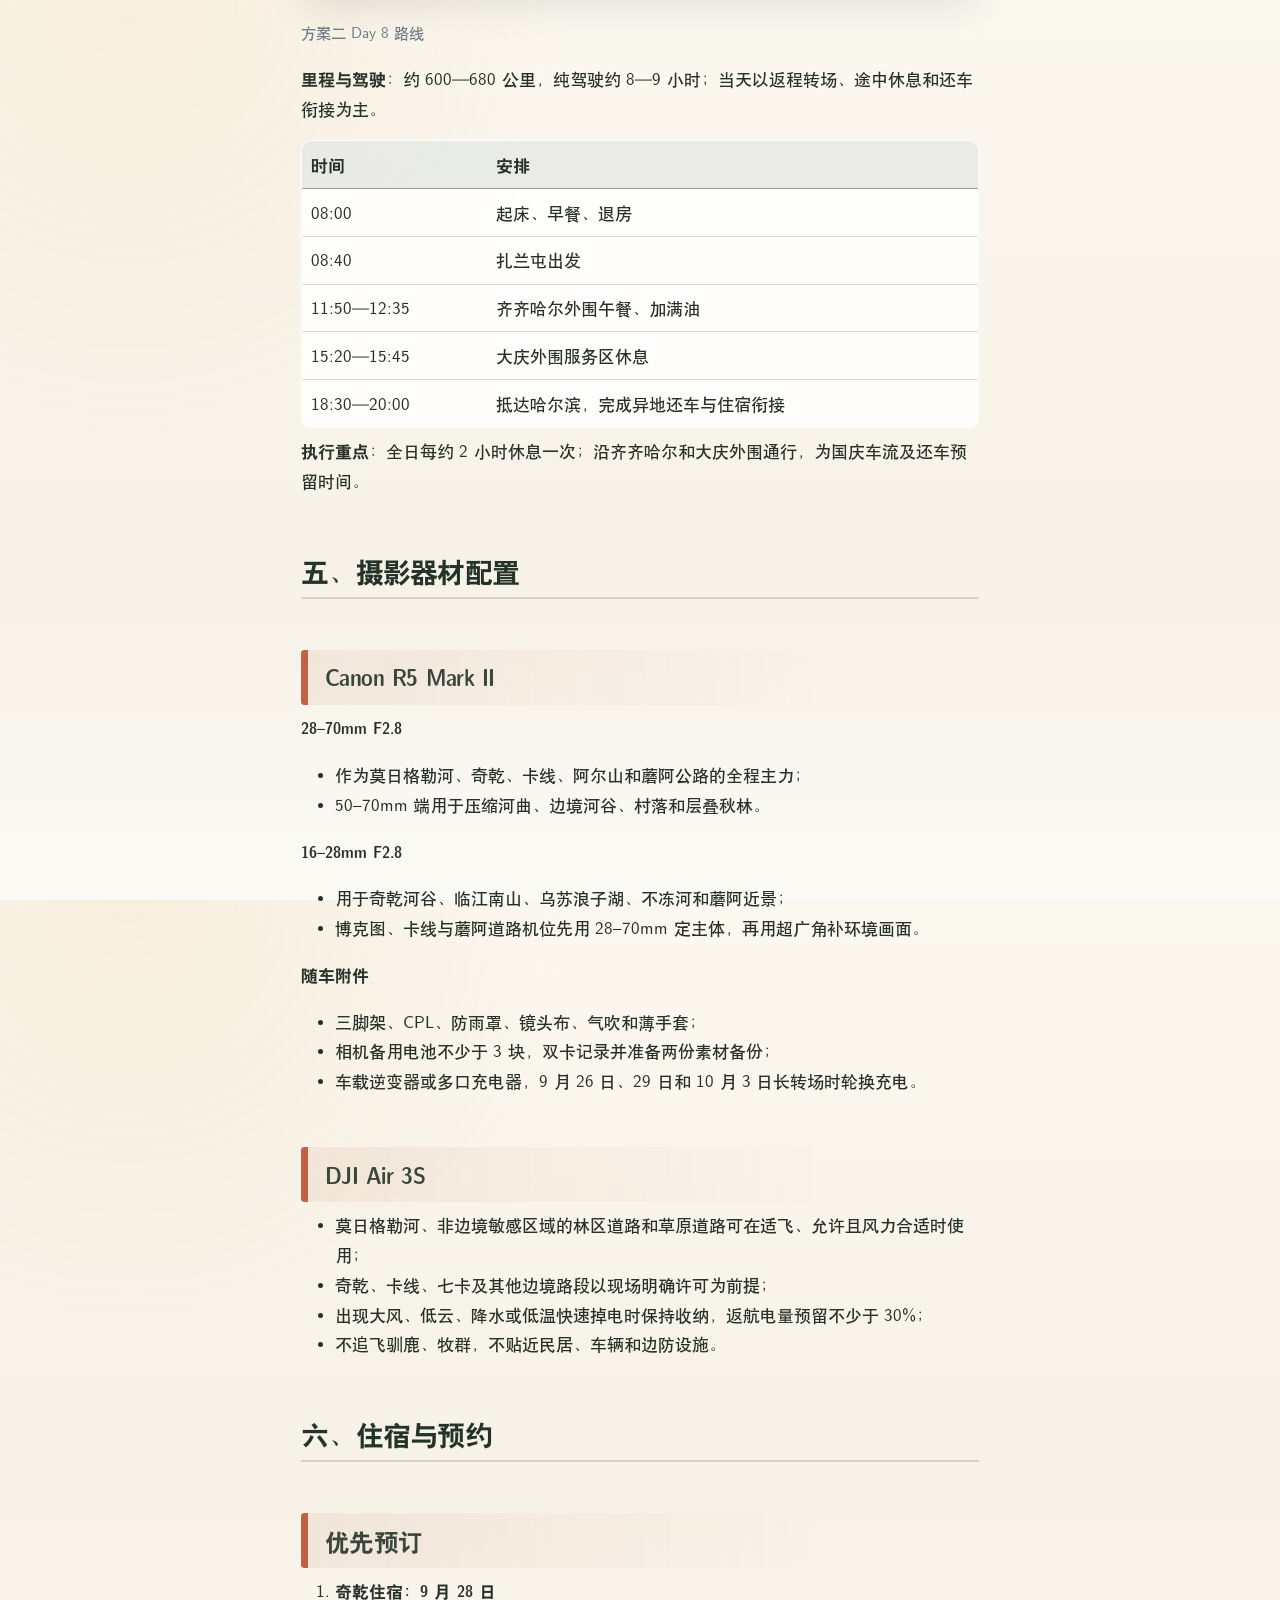
==== commit d391002b: "Built site for gh-pages" ====
--- a/option-reverse.html
+++ b/option-reverse.html
@@ -283,8 +283,8 @@
 </tr>
 <tr class="odd">
 <td>9 月 30 日</td>
-<td>乌兰山太极湾；五卡河谷</td>
-<td>卡线南段为当天摄影重点，16:00 后连续转场</td>
+<td>七卡河谷日出（天气备选）；乌兰山太极湾；五卡河谷</td>
+<td>奇乾晨拍未获得有效画面、七卡次晨雾或层云明显更好且驾驶员休息充分时启用日出备选；其余时间按常规 08:00 起床。卡线南段为当天摄影重点，16:00 后连续转场</td>
 </tr>
 <tr class="even">
 <td>10 月 1 日</td>
@@ -349,12 +349,19 @@
 </tr>
 <tr class="even">
 <td>9 月 30 日</td>
+<td>七卡（天气备选）</td>
+<td style="text-align: right;">05:59</td>
+<td style="text-align: right;">17:44</td>
+<td style="text-align: right;">05:15—05:20；满足替换条件时执行</td>
+</tr>
+<tr class="odd">
+<td>9 月 30 日</td>
 <td>新巴尔虎左旗</td>
 <td style="text-align: right;">06:04</td>
 <td style="text-align: right;">17:50</td>
 <td style="text-align: right;">预计日落后抵达，不设日落机位</td>
 </tr>
-<tr class="odd">
+<tr class="even">
 <td>10 月 1 日</td>
 <td>阿尔山不冻河</td>
 <td style="text-align: right;">05:56</td>
@@ -549,7 +556,7 @@
 <tbody>
 <tr class="odd">
 <td>05:15—06:40</td>
-<td><span class="photo-stop">奇乾晨雾、木屋和河谷</span></td>
+<td><span class="photo-stop"><img src="icons/sunrise_3222792.png" class="sun-event-icon" alt="日出">奇乾日出、晨雾、木屋和河谷</span></td>
 </tr>
 <tr class="even">
 <td>06:45—08:00</td>
@@ -598,6 +605,10 @@
 </div>
 <p><strong>里程与驾驶</strong>：约 430—500 公里，纯驾驶约 7—8 小时。住宿新巴尔虎左旗。</p>
 <table class="caption-top table">
+<colgroup>
+<col style="width: 50%">
+<col style="width: 50%">
+</colgroup>
 <thead>
 <tr class="header">
 <th>时间</th>
@@ -606,8 +617,16 @@
 </thead>
 <tbody>
 <tr class="odd">
+<td>05:15—06:45（天气备选）</td>
+<td><span class="photo-stop"><img src="icons/sunrise_3222792.png" class="sun-event-icon" alt="日出">奇乾晨拍未获得有效画面、七卡次晨雾或层云明显更好且驾驶员休息充分时拍摄七卡河谷日出；条件不成立时继续休息</span></td>
+</tr>
+<tr class="even">
+<td>06:50—08:00（执行备选时）</td>
+<td>返回住宿补觉、早餐</td>
+</tr>
+<tr class="odd">
 <td>08:00</td>
-<td>起床</td>
+<td>常规起床；执行晨拍时结束补觉、整理行李</td>
 </tr>
 <tr class="even">
 <td>09:00</td>
@@ -639,7 +658,7 @@
 </tr>
 </tbody>
 </table>
-<p><strong>摄影</strong>：卡线南段是当天重点；新巴尔虎左旗日落约 17:50，按现有驾驶节奏无法赶到，因此 16:00 后连续转场，不再设置日落机位。</p>
+<p><strong>摄影</strong>：七卡日出用于替换未成片的奇乾晨雾，只在次晨条件明显更好且休息充分时执行；卡线南段是当天重点。新巴尔虎左旗日落约 17:50，按现有驾驶节奏无法赶到，因此 16:00 后连续转场，不再设置日落机位。</p>
 </section>
 <section id="reverse-day-6" class="level3">
 <h3 class="anchored" data-anchor-id="reverse-day-6">Day 6｜10 月 1 日：新巴尔虎左旗—阿尔山</h3>
@@ -684,7 +703,7 @@
 </tr>
 <tr class="even">
 <td>17:00—18:05</td>
-<td><span class="photo-stop">不冻河日落与蓝调</span></td>
+<td><span class="photo-stop"><img src="icons/sunset_3222795.png" class="sun-event-icon" alt="日落">不冻河日落与蓝调</span></td>
 </tr>
 </tbody>
 </table>
@@ -892,8 +911,8 @@
 </tr>
 <tr class="odd">
 <td>9 月 30 日</td>
-<td>卡线降水、阵风、能见度和道路状态</td>
-<td>雨后只走铺装主线；低云遮挡乌兰山或支路湿滑时直接完成五卡后南下</td>
+<td>七卡日出前雾、低云与能见度；卡线降水、阵风和道路状态</td>
+<td>奇乾晨拍未获得有效画面、七卡晨雾或层云明显更好且驾驶员休息充分时，05:15 到位启用七卡日出备选；其余情况按 08:00 起床。雨后只走铺装主线；低云遮挡乌兰山或支路湿滑时直接完成五卡后南下</td>
 </tr>
 <tr class="even">
 <td>10 月 1 日</td>
--- a/styles.css
+++ b/styles.css
@@ -270,6 +270,14 @@
   font-weight: 650;
 }
 
+.sun-event-icon {
+  width: 1.35em;
+  height: 1.35em;
+  margin-right: 0.38em;
+  object-fit: contain;
+  vertical-align: -0.32em;
+}
+
 tbody tr:has(.photo-stop) > td {
   background: var(--photo-blue-soft) !important;
   color: var(--photo-blue-ink);
@@ -317,6 +325,15 @@
     overflow-x: auto;
     white-space: nowrap;
   }
+
+  table:has(thead tr > th:nth-child(2):last-child) {
+    white-space: normal;
+  }
+
+  table:has(thead tr > th:nth-child(2):last-child) th,
+  table:has(thead tr > th:nth-child(2):last-child) td {
+    overflow-wrap: anywhere;
+  }
 }
 
 @media (max-width: 480px) {
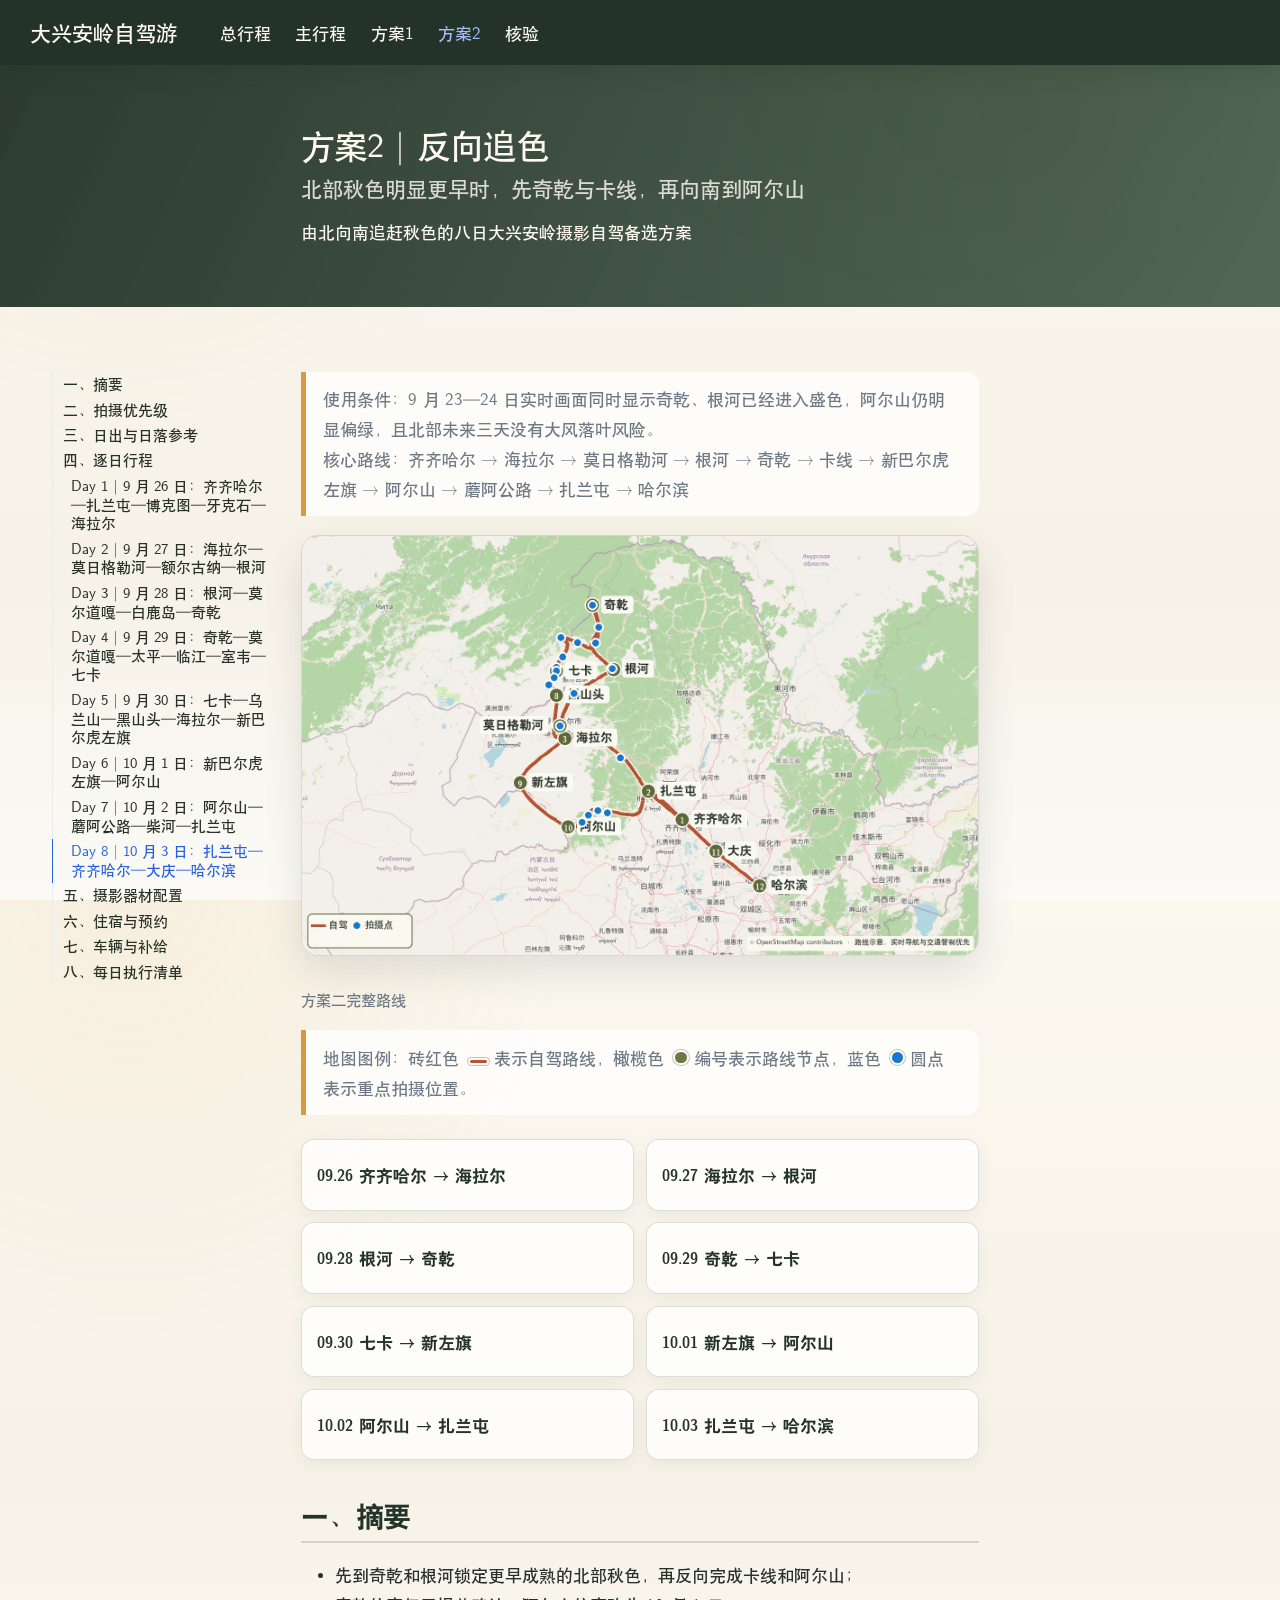
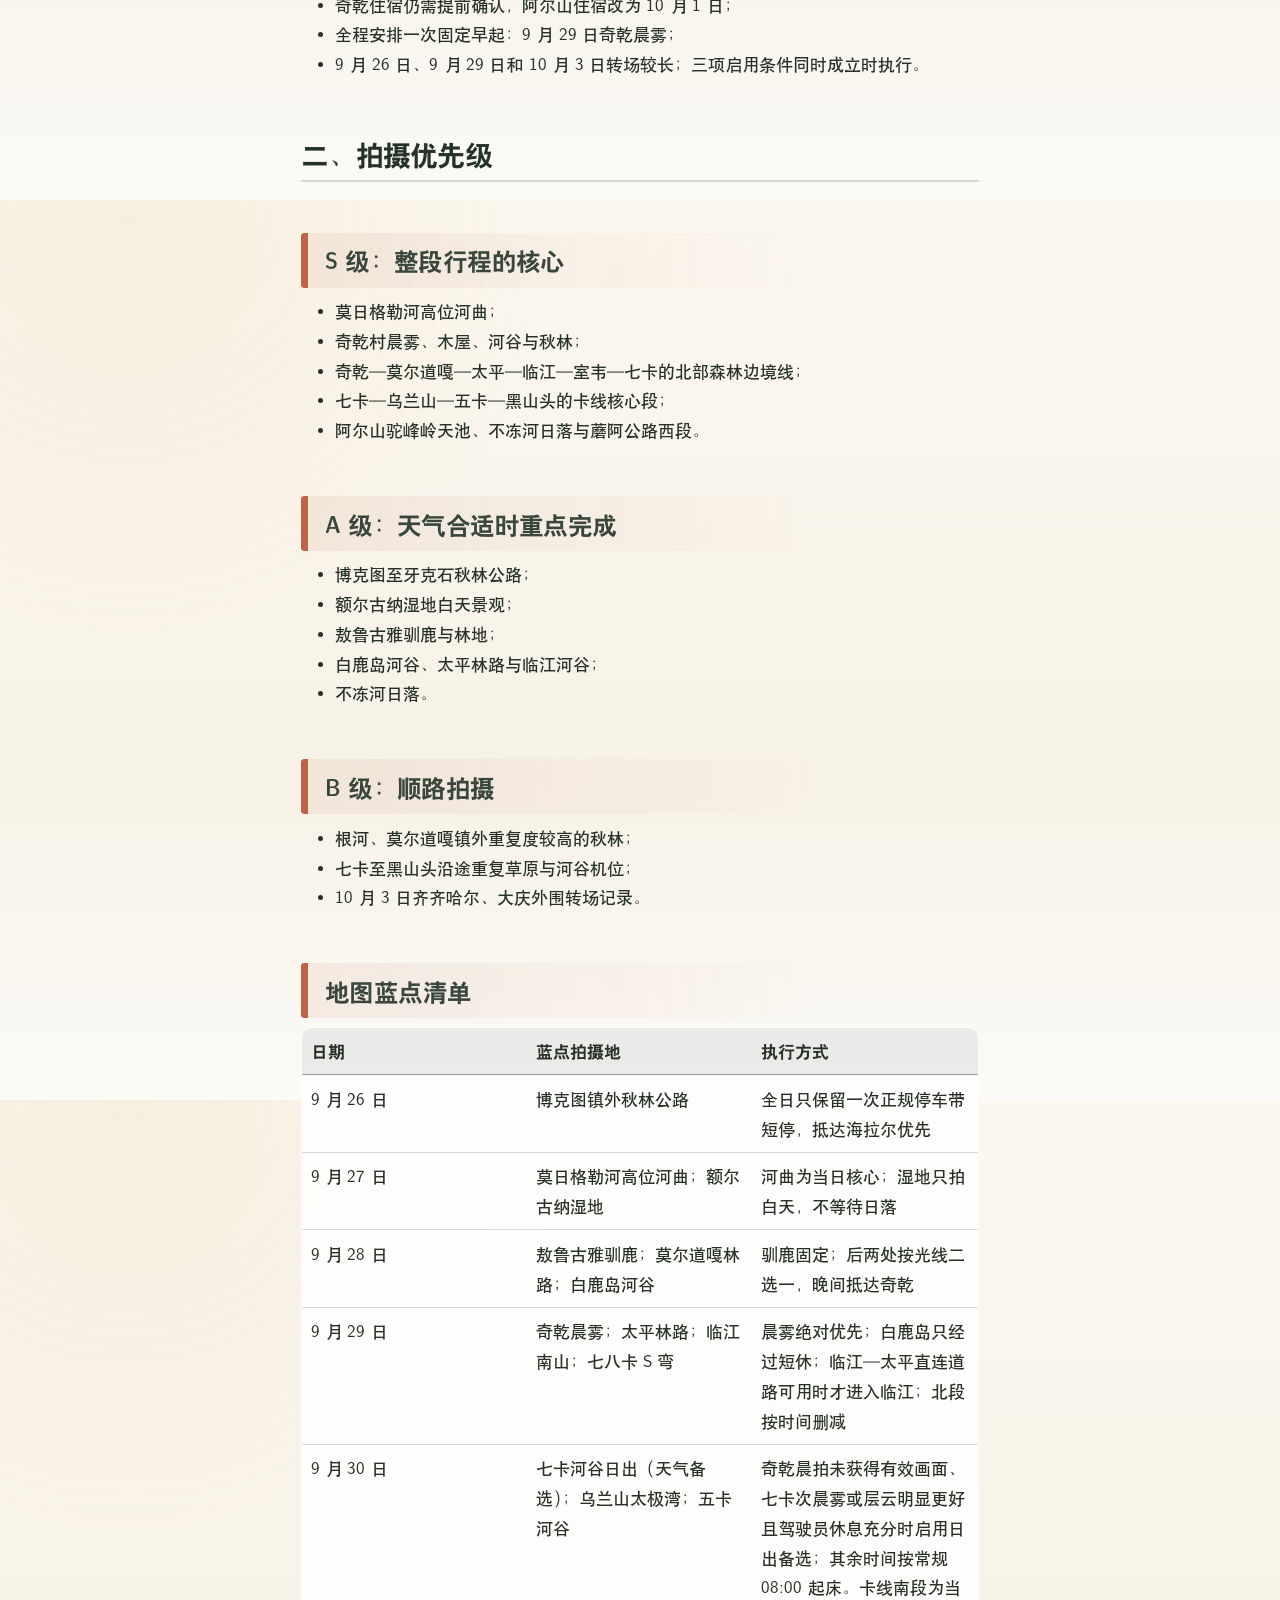
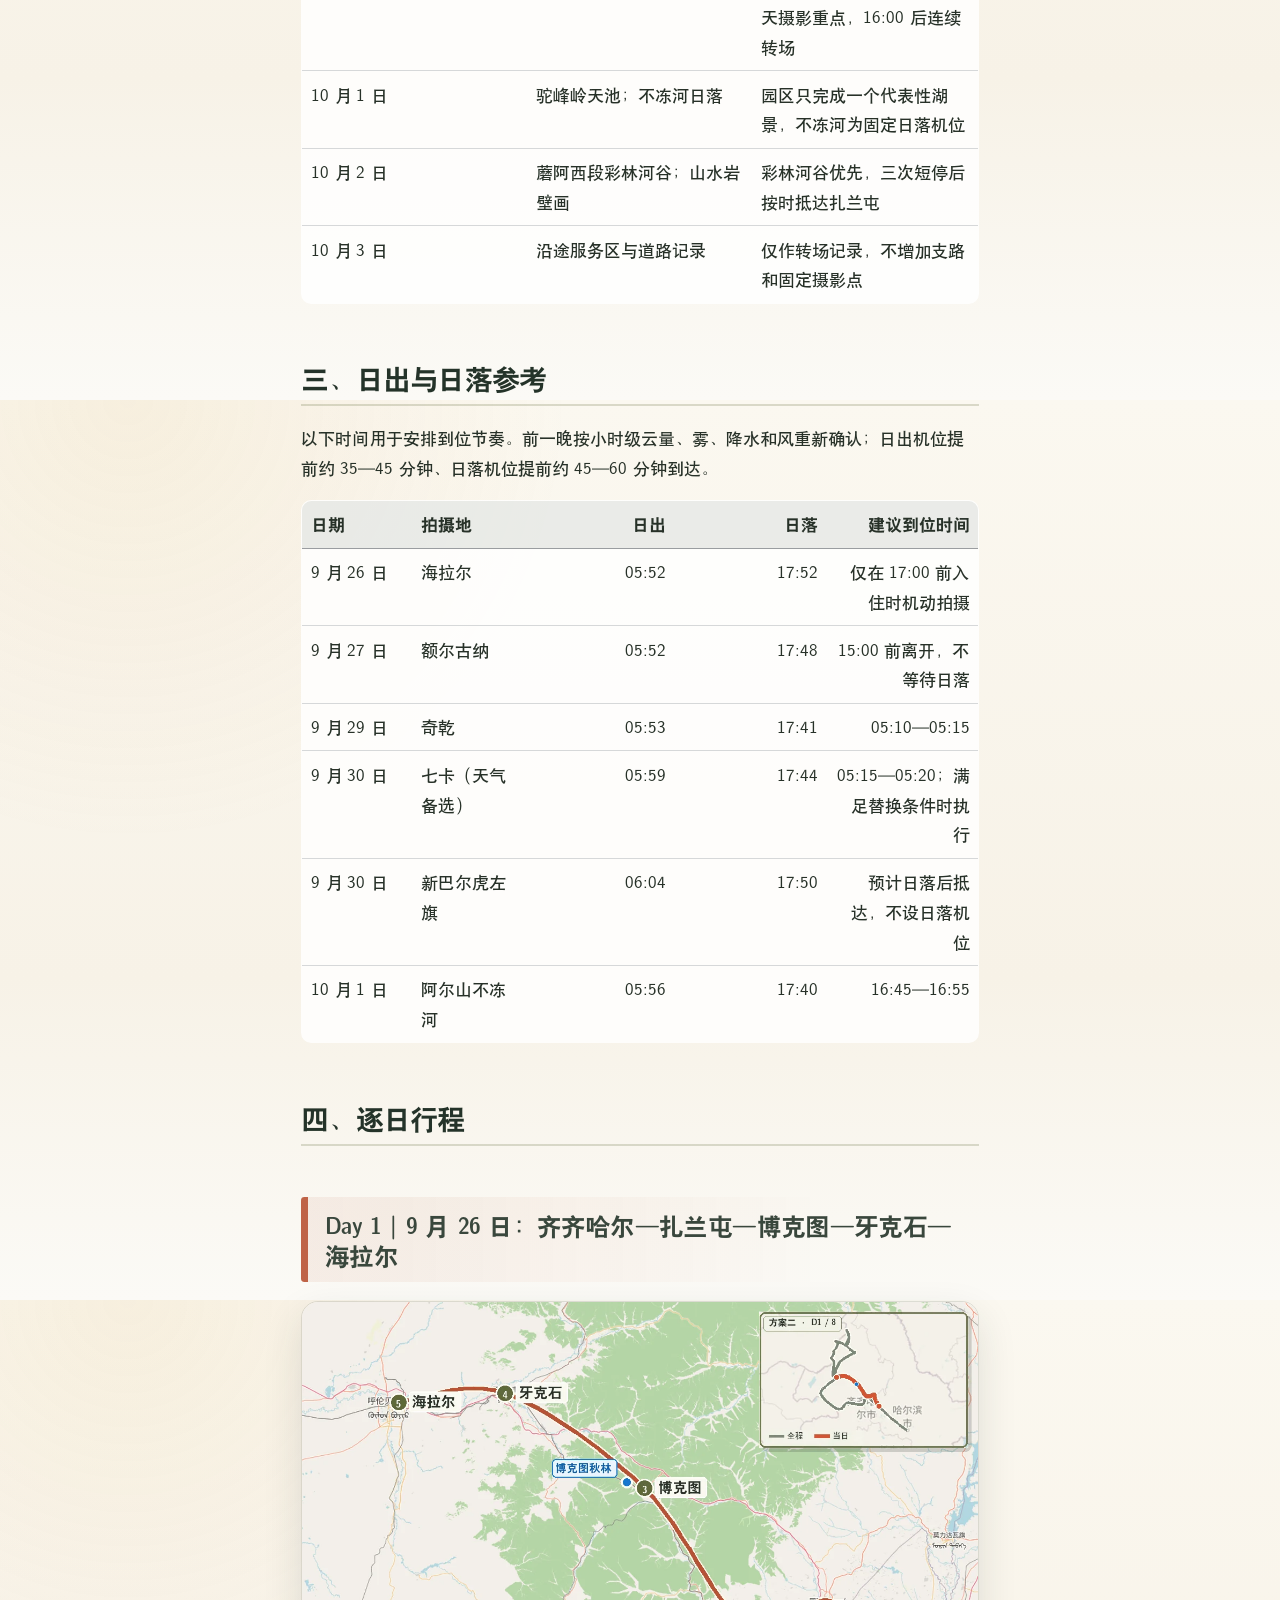
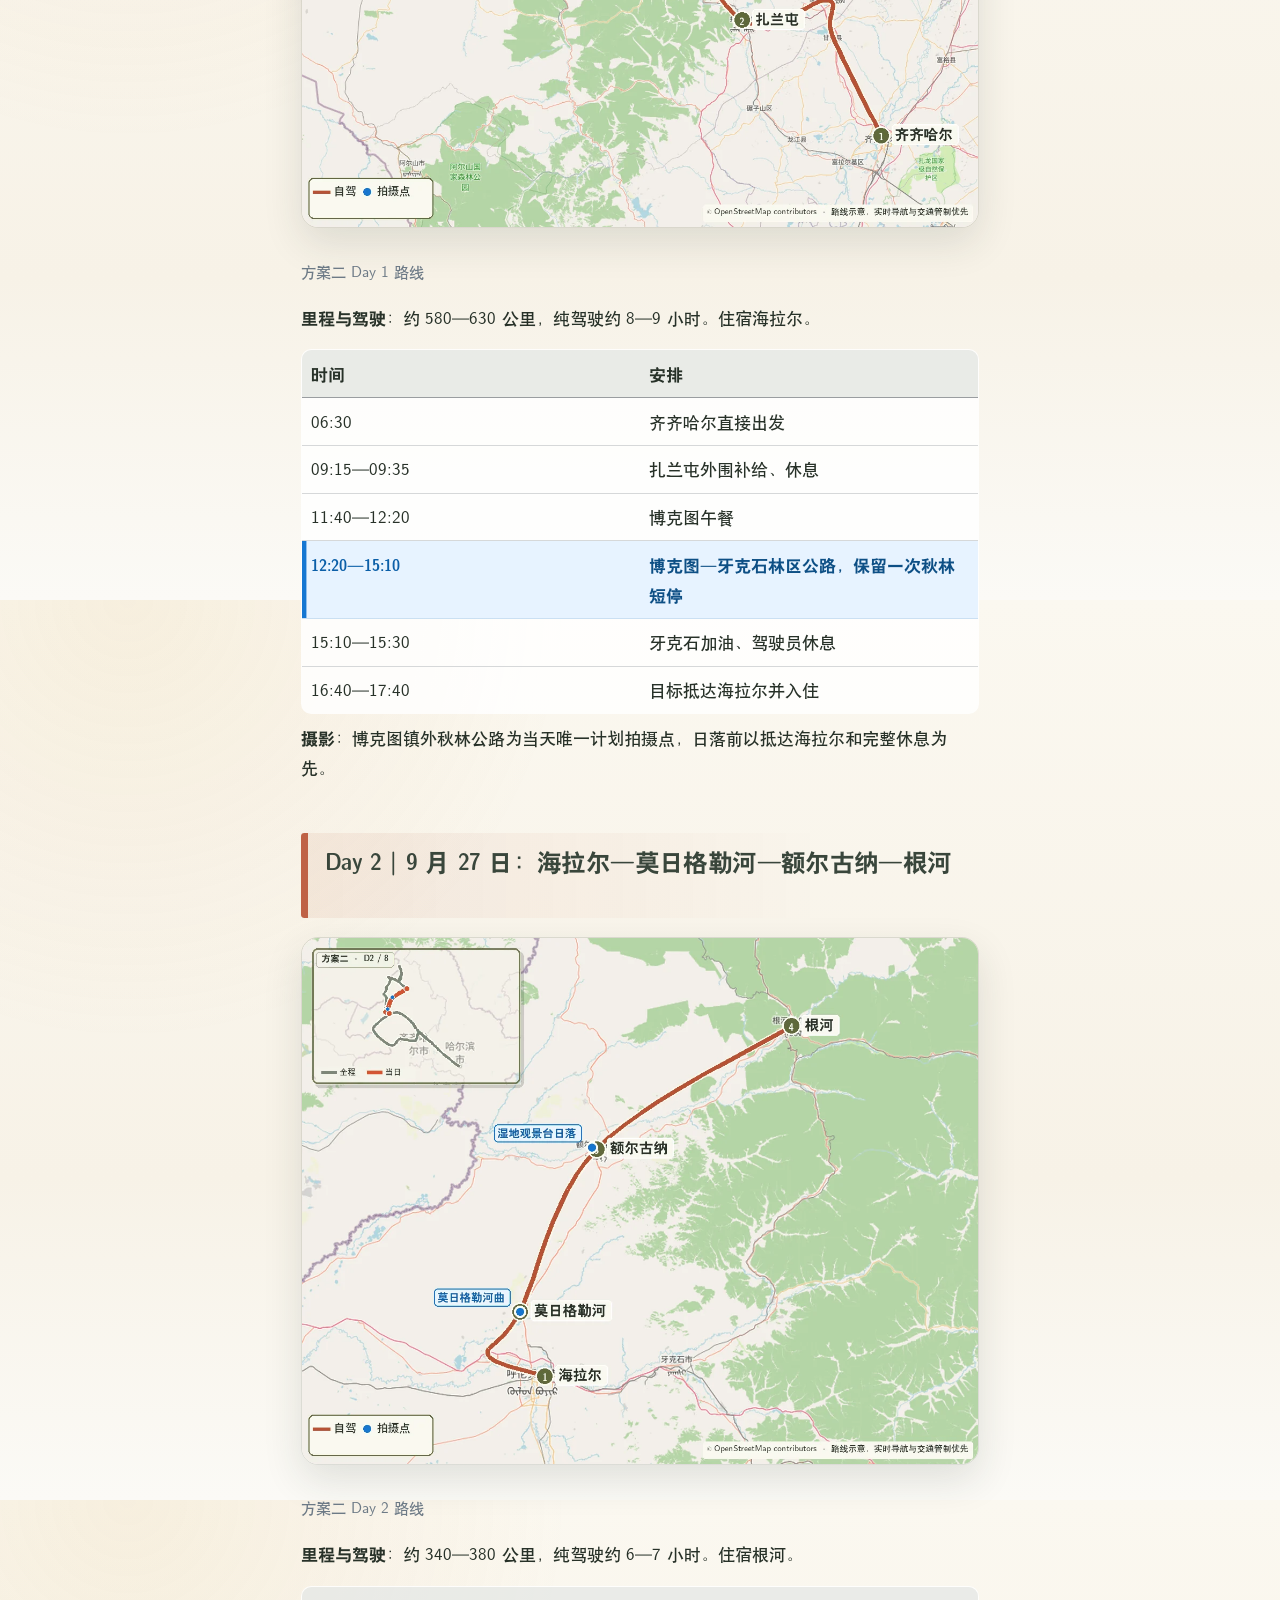
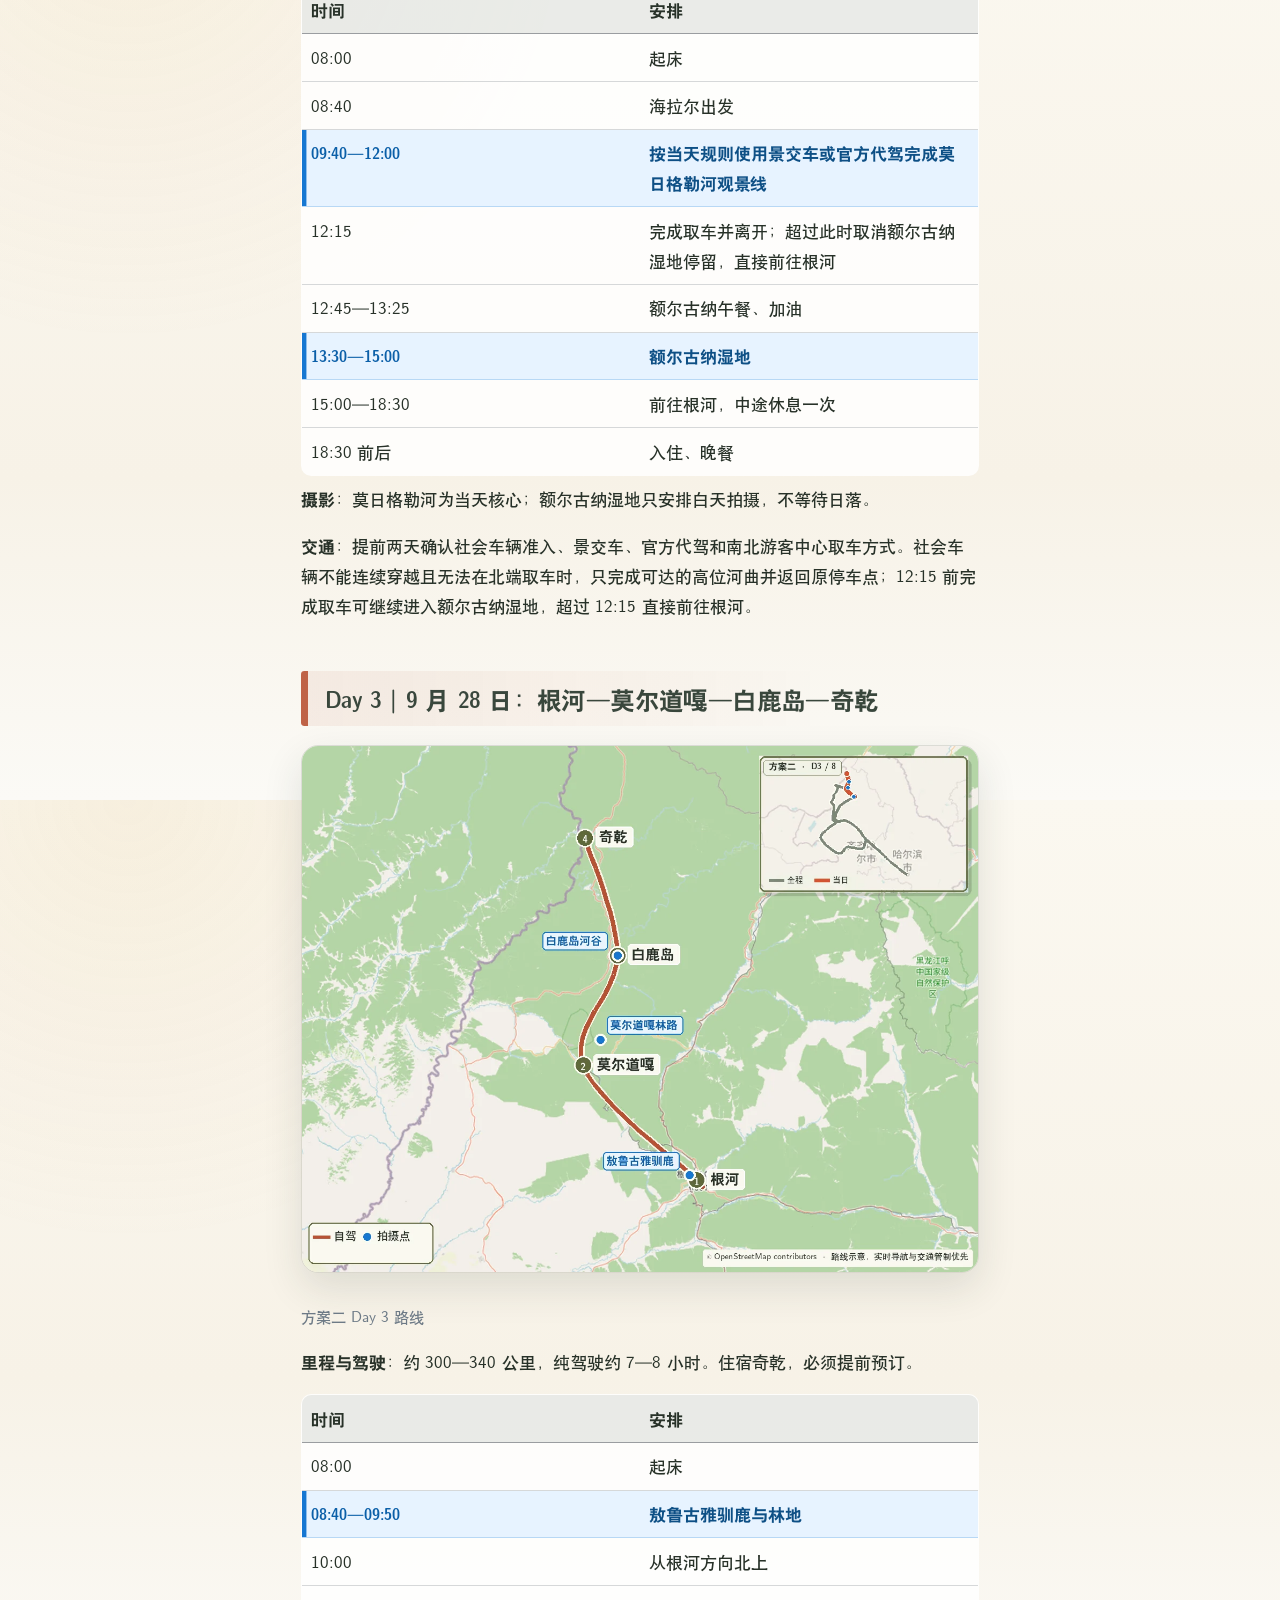
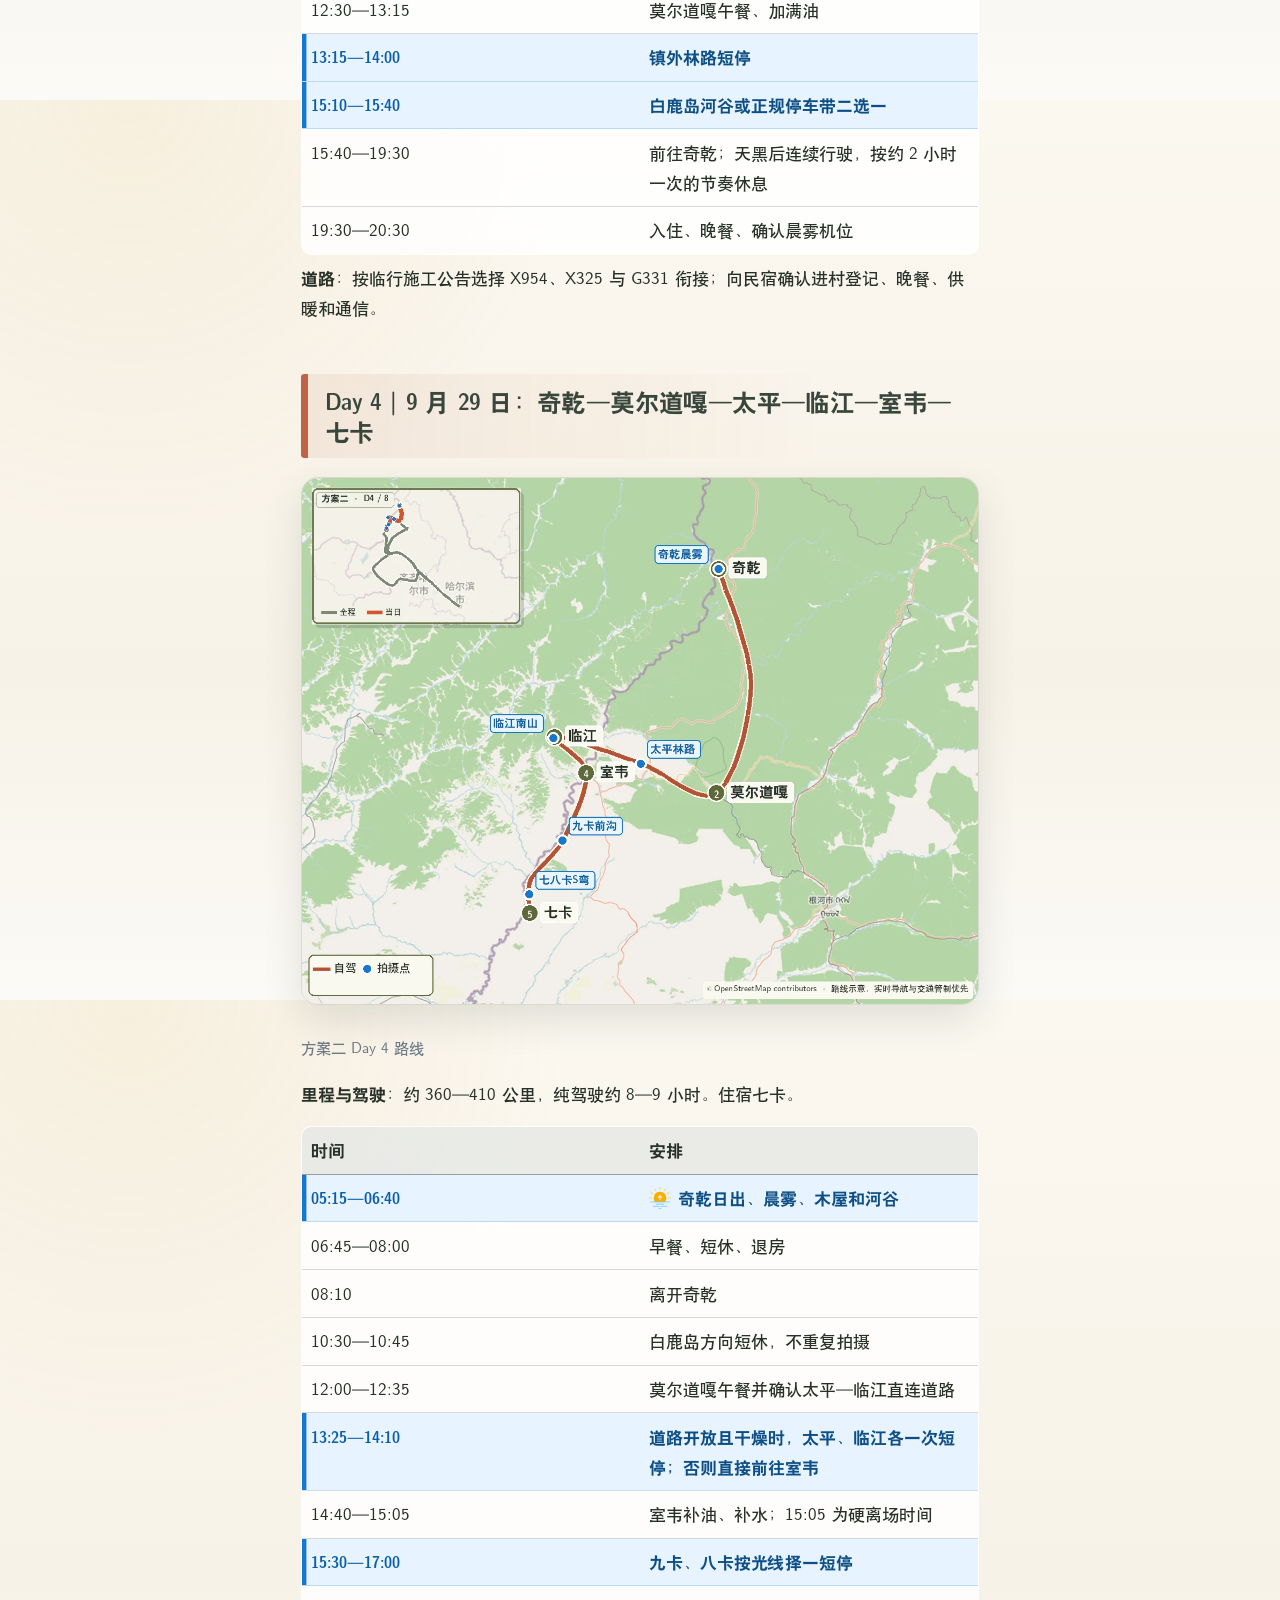
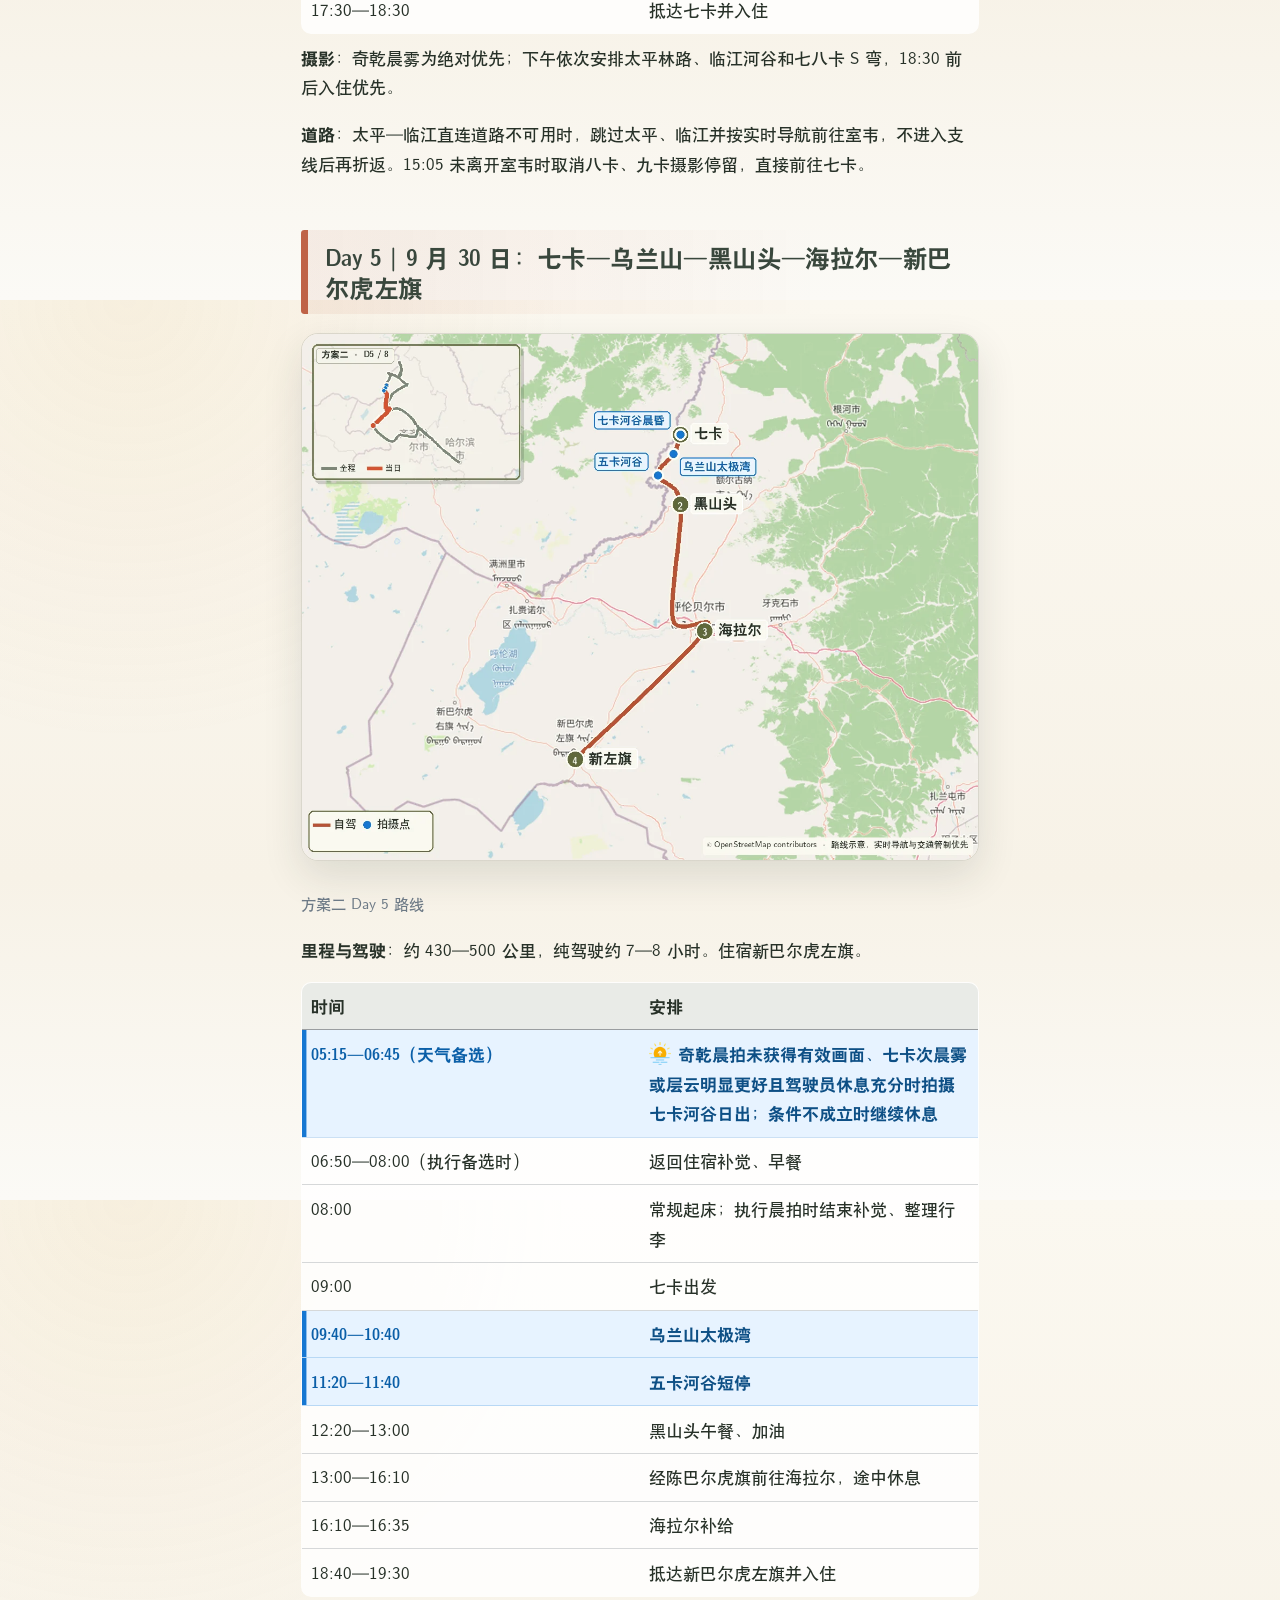
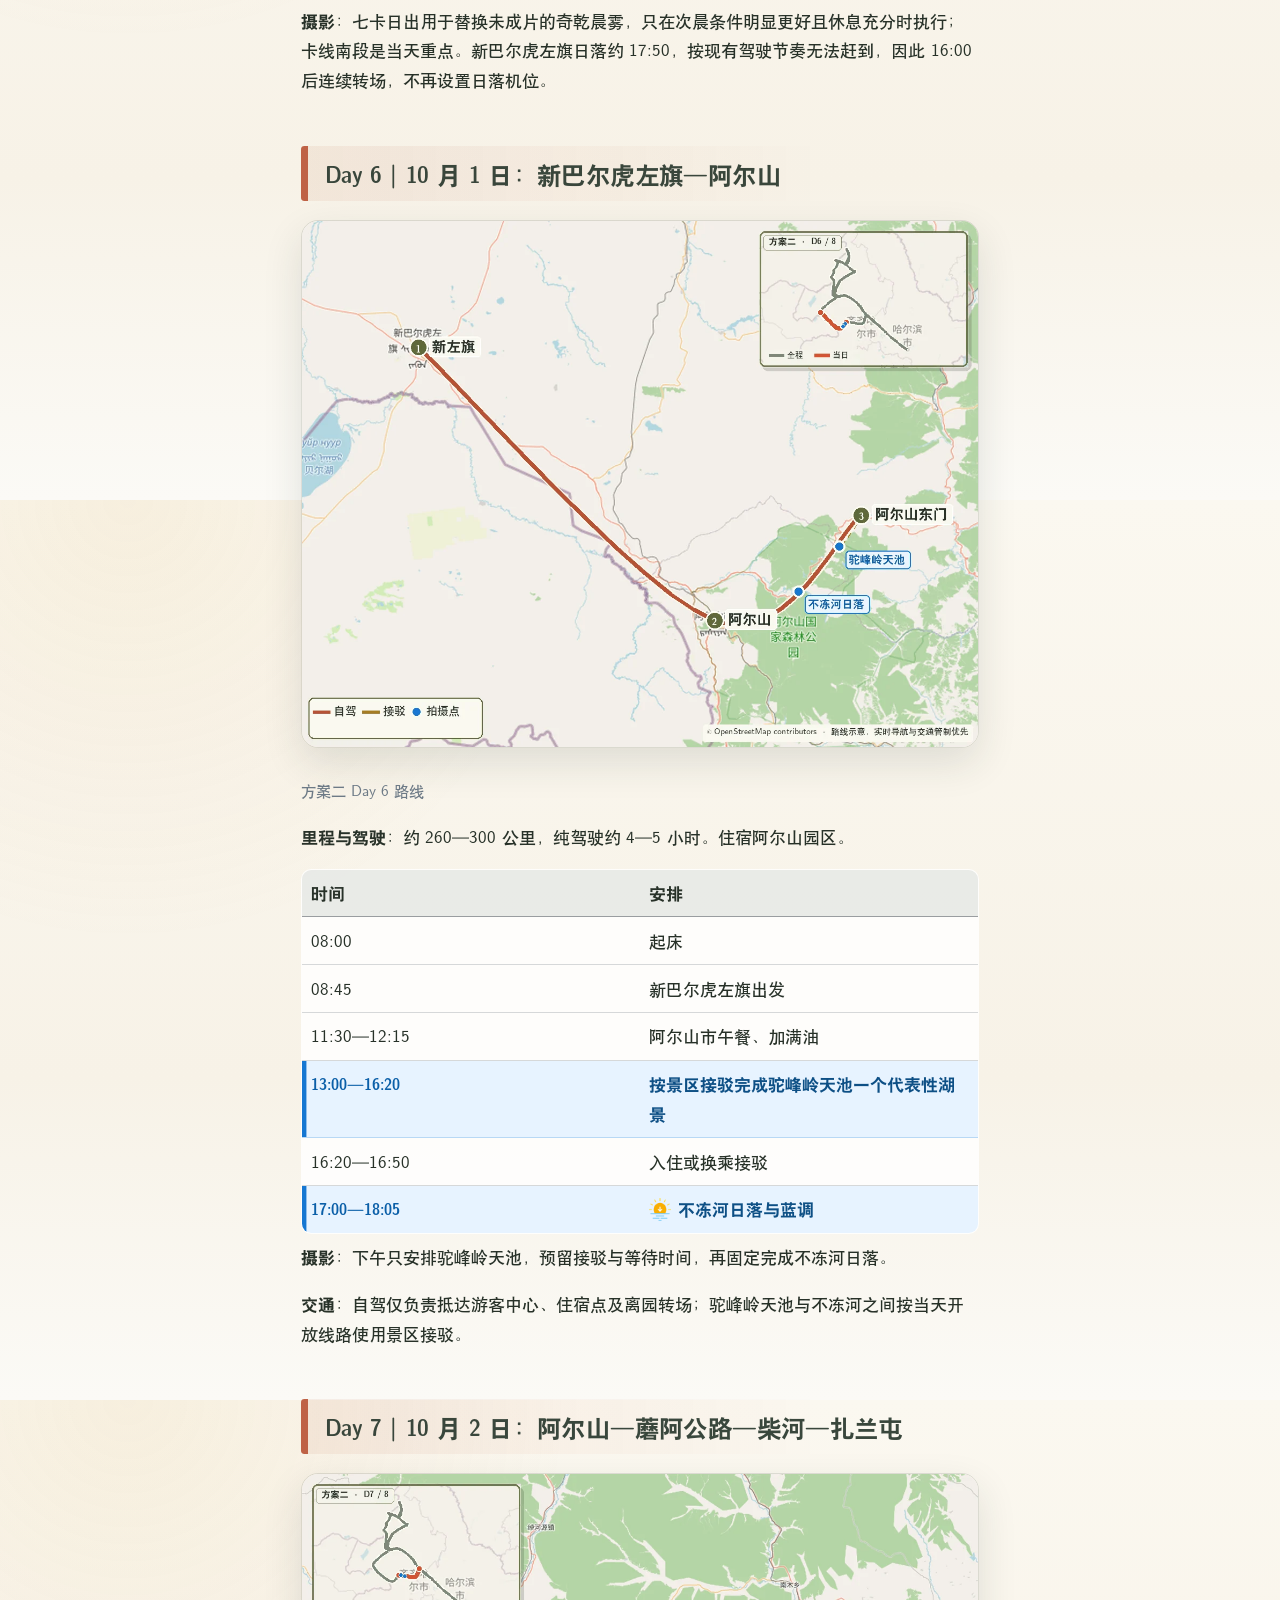
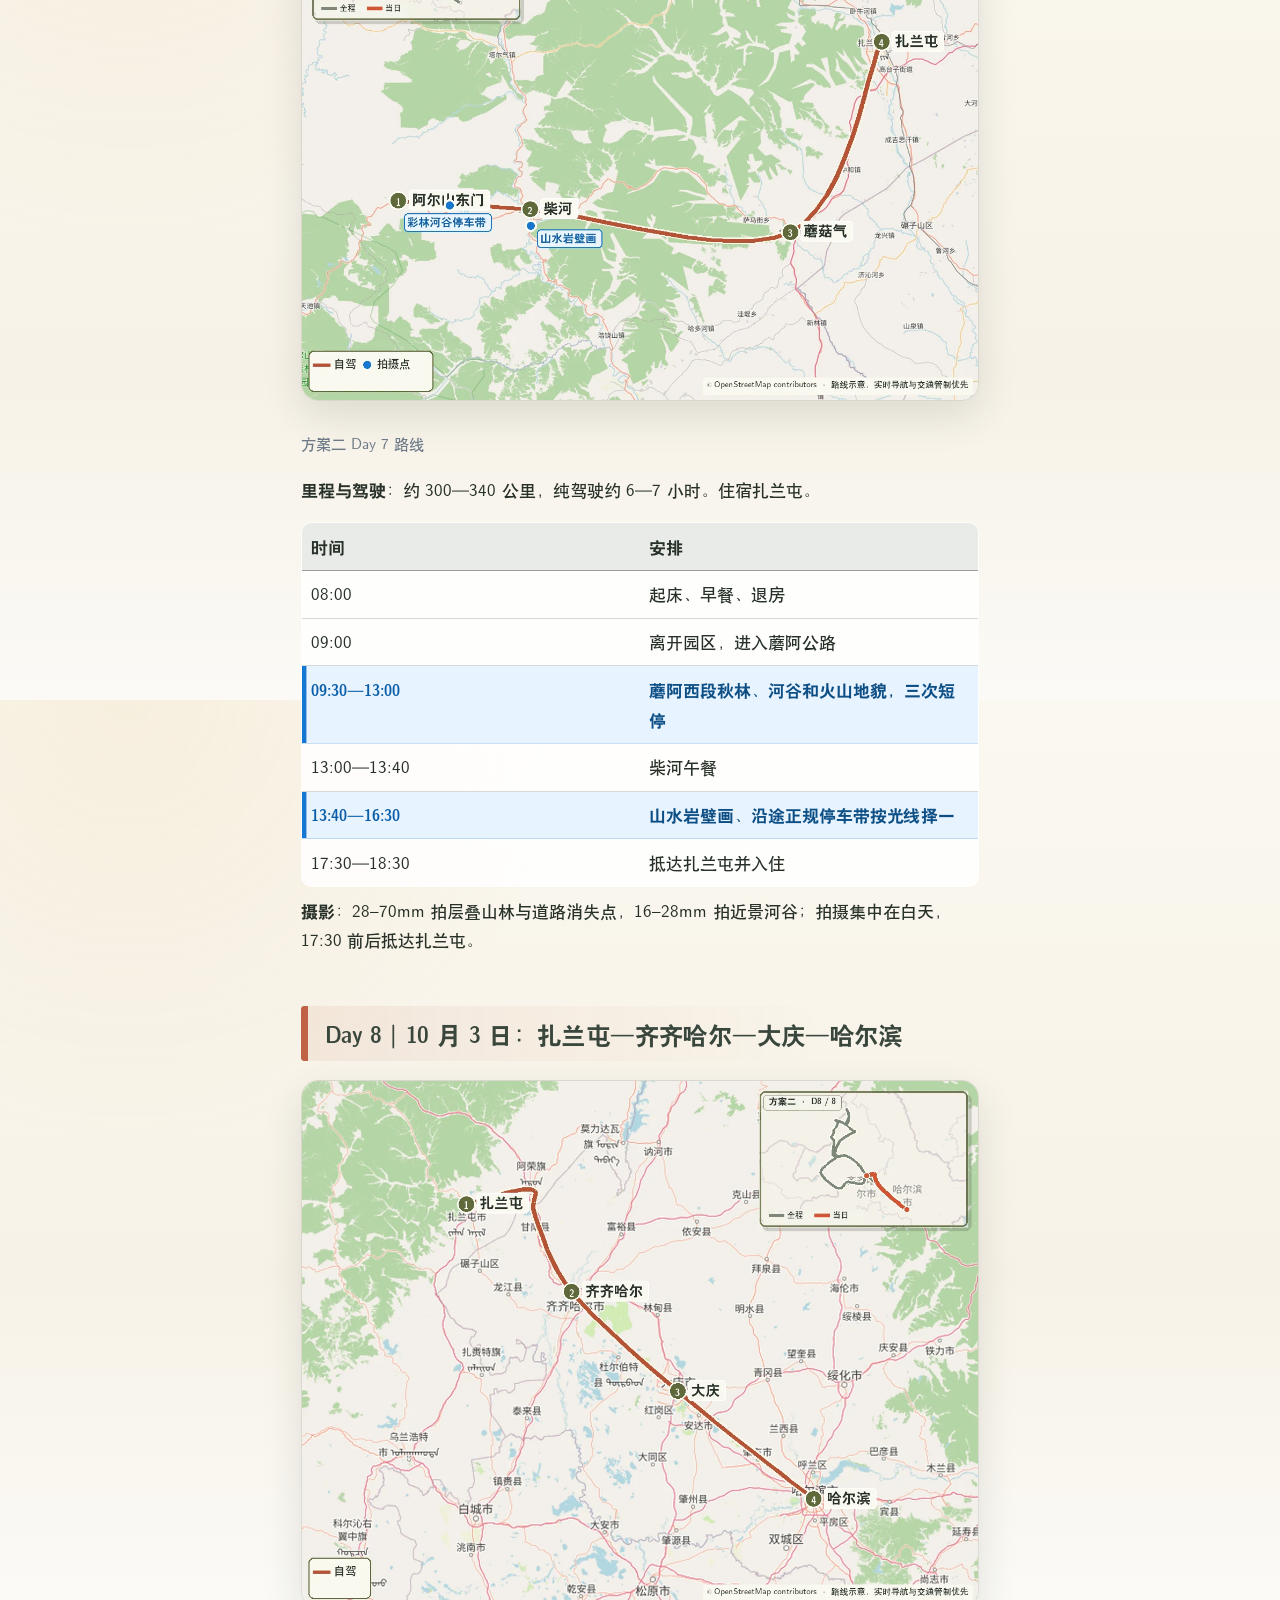
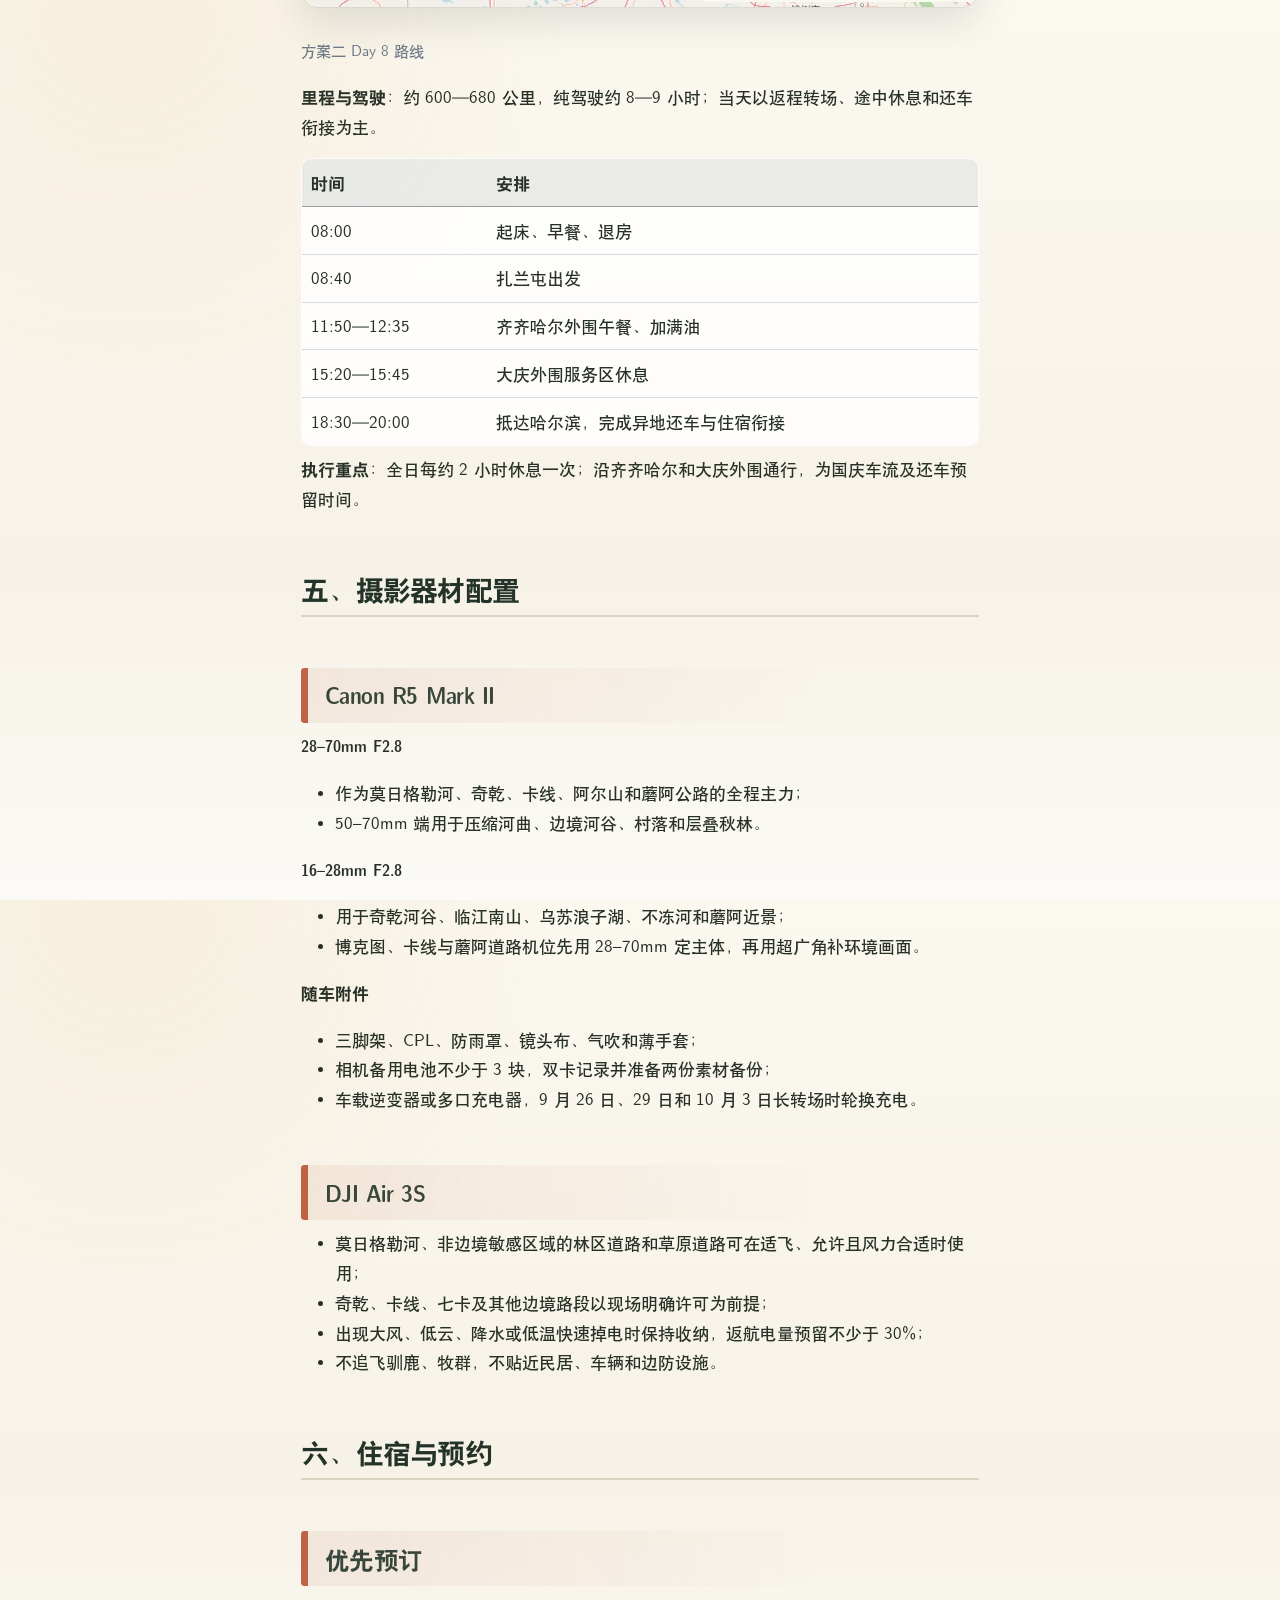
==== commit 3d4cfcda: "Built site for gh-pages" ====
--- a/option-reverse.html
+++ b/option-reverse.html
@@ -41,7 +41,7 @@
 <link href="site_libs/quarto-html/quarto-syntax-highlighting-64a204ab8560d761af7679ceaba22944.css" rel="stylesheet" id="quarto-text-highlighting-styles">
 <script src="site_libs/bootstrap/bootstrap.min.js"></script>
 <link href="site_libs/bootstrap/bootstrap-icons.css" rel="stylesheet">
-<link href="site_libs/bootstrap/bootstrap-35e95daa4a7c3c14acdfd56da050486c.min.css" rel="stylesheet" append-hash="true" id="quarto-bootstrap" data-mode="light">
+<link href="site_libs/bootstrap/bootstrap-ec5025045ece0777df5f27b6f2c314f7.min.css" rel="stylesheet" append-hash="true" id="quarto-bootstrap" data-mode="light">
 <script src="site_libs/quarto-contrib/glightbox/glightbox.min.js"></script>
 <link href="site_libs/quarto-contrib/glightbox/glightbox.min.css" rel="stylesheet">
 <link href="site_libs/quarto-contrib/glightbox/lightbox.css" rel="stylesheet">
@@ -192,7 +192,7 @@
 
 
 <blockquote class="blockquote">
-<p>使用条件：9 月 23—24 日实时画面显示奇乾、根河已经进入盛色，而阿尔山仍明显偏绿。<br> 核心路线：齐齐哈尔 → 海拉尔 → 莫日格勒河 → 根河 → 奇乾 → 卡线 → 新巴尔虎左旗 → 阿尔山 → 蘑阿公路 → 扎兰屯 → 哈尔滨</p>
+<p>使用条件：9 月 23—24 日实时画面同时显示奇乾、根河已经进入盛色，阿尔山仍明显偏绿，且北部未来三天没有大风落叶风险。<br> 核心路线：齐齐哈尔 → 海拉尔 → 莫日格勒河 → 根河 → 奇乾 → 卡线 → 新巴尔虎左旗 → 阿尔山 → 蘑阿公路 → 扎兰屯 → 哈尔滨</p>
 </blockquote>
 <div class="quarto-figure quarto-figure-center">
 <figure class="figure">
@@ -204,7 +204,7 @@
 <p>地图图例：砖红色 <span class="legend-swatch legend-route" aria-label="砖红色路线图标"></span> 表示自驾路线，橄榄色 <span class="legend-swatch legend-node" aria-label="橄榄色节点图标"></span> 编号表示路线节点，蓝色 <span class="legend-swatch legend-photo" aria-label="蓝色拍摄点图标"></span> 圆点表示重点拍摄位置。</p>
 </blockquote>
 <div class="route-strip">
-<p><a href="#reverse-day-1">09.26 齐齐哈尔 → 海拉尔</a> <a href="#reverse-day-2">09.27 莫日格勒河 → 根河</a> <a href="#reverse-day-3">09.28 莫尔道嘎 → 奇乾</a> <a href="#reverse-day-4">09.29 奇乾 → 七卡</a> <a href="#reverse-day-5">09.30 卡线 → 新左旗</a> <a href="#reverse-day-6">10.01 新左旗 → 阿尔山</a> <a href="#reverse-day-7">10.02 蘑阿公路 → 扎兰屯</a> <a href="#reverse-day-8">10.03 齐齐哈尔 → 哈尔滨</a></p>
+<p><a href="#reverse-day-1">09.26 齐齐哈尔 → 海拉尔</a> <a href="#reverse-day-2">09.27 海拉尔 → 根河</a> <a href="#reverse-day-3">09.28 根河 → 奇乾</a> <a href="#reverse-day-4">09.29 奇乾 → 七卡</a> <a href="#reverse-day-5">09.30 七卡 → 新左旗</a> <a href="#reverse-day-6">10.01 新左旗 → 阿尔山</a> <a href="#reverse-day-7">10.02 阿尔山 → 扎兰屯</a> <a href="#reverse-day-8">10.03 扎兰屯 → 哈尔滨</a></p>
 </div>
 <section id="一摘要" class="level2">
 <h2 class="anchored" data-anchor-id="一摘要">一、摘要</h2>
@@ -212,7 +212,7 @@
 <li>先到奇乾和根河锁定更早成熟的北部秋色，再反向完成卡线和阿尔山；</li>
 <li>奇乾住宿仍需提前确认，阿尔山住宿改为 10 月 1 日；</li>
 <li>全程安排一次固定早起：9 月 29 日奇乾晨雾；</li>
-<li>9 月 26 日、9 月 29 日和 10 月 3 日转场较长，只有秋色差异明确时才值得启用。</li>
+<li>9 月 26 日、9 月 29 日和 10 月 3 日转场较长；三项启用条件同时成立时执行。</li>
 </ul>
 </section>
 <section id="二拍摄优先级" class="level2">
@@ -224,7 +224,7 @@
 <li>奇乾村晨雾、木屋、河谷与秋林；</li>
 <li>奇乾—莫尔道嘎—太平—临江—室韦—七卡的北部森林边境线；</li>
 <li>七卡—乌兰山—五卡—黑山头的卡线核心段；</li>
-<li>阿尔山代表性湖泊、不冻河日落与蘑阿公路西段。</li>
+<li>阿尔山驼峰岭天池、不冻河日落与蘑阿公路西段。</li>
 </ul>
 </section>
 <section id="a-级天气合适时重点完成" class="level3">
@@ -234,7 +234,7 @@
 <li>额尔古纳湿地白天景观；</li>
 <li>敖鲁古雅驯鹿与林地；</li>
 <li>白鹿岛河谷、太平林路与临江河谷；</li>
-<li>乌苏浪子湖白天湖景与不冻河日落。</li>
+<li>不冻河日落。</li>
 </ul>
 </section>
 <section id="b-级顺路拍摄" class="level3">
@@ -288,8 +288,8 @@
 </tr>
 <tr class="even">
 <td>10 月 1 日</td>
-<td>乌苏浪子湖白天湖景；驼峰岭；杜鹃湖；石塘林；不冻河日落</td>
-<td>园区选 1—2 个白天机位，不冻河为固定日落机位</td>
+<td>驼峰岭天池；不冻河日落</td>
+<td>园区只完成一个代表性湖景，不冻河为固定日落机位</td>
 </tr>
 <tr class="odd">
 <td>10 月 2 日</td>
@@ -456,25 +456,29 @@
 <td><span class="photo-stop">按当天规则使用景交车或官方代驾完成莫日格勒河观景线</span></td>
 </tr>
 <tr class="even">
+<td>12:15</td>
+<td>完成取车并离开；超过此时取消额尔古纳湿地停留，直接前往根河</td>
+</tr>
+<tr class="odd">
 <td>12:45—13:25</td>
 <td>额尔古纳午餐、加油</td>
 </tr>
-<tr class="odd">
+<tr class="even">
 <td>13:30—15:00</td>
 <td><span class="photo-stop">额尔古纳湿地</span></td>
 </tr>
-<tr class="even">
+<tr class="odd">
 <td>15:00—18:30</td>
 <td>前往根河，中途休息一次</td>
 </tr>
-<tr class="odd">
+<tr class="even">
 <td>18:30 前后</td>
 <td>入住、晚餐</td>
 </tr>
 </tbody>
 </table>
 <p><strong>摄影</strong>：莫日格勒河为当天核心；额尔古纳湿地只安排白天拍摄，不等待日落。</p>
-<p><strong>交通</strong>：提前两天确认社会车辆准入、景交车、官方代驾和南北游客中心取车方式。社会车辆不能连续穿越且无法在北端取车时，只完成可达的高位河曲并返回原停车点，再沿景区外道路前往额尔古纳和根河。</p>
+<p><strong>交通</strong>：提前两天确认社会车辆准入、景交车、官方代驾和南北游客中心取车方式。社会车辆不能连续穿越且无法在北端取车时，只完成可达的高位河曲并返回原停车点；12:15 前完成取车可继续进入额尔古纳湿地，超过 12:15 直接前往根河。</p>
 </section>
 <section id="reverse-day-3" class="level3">
 <h3 class="anchored" data-anchor-id="reverse-day-3">Day 3｜9 月 28 日：根河—莫尔道嘎—白鹿岛—奇乾</h3>
@@ -695,7 +699,7 @@
 </tr>
 <tr class="even">
 <td>13:00—16:20</td>
-<td><span class="photo-stop">入园后在乌苏浪子湖、驼峰岭、杜鹃湖、石塘林中选择 1—2 个</span></td>
+<td><span class="photo-stop">按景区接驳完成驼峰岭天池一个代表性湖景</span></td>
 </tr>
 <tr class="odd">
 <td>16:20—16:50</td>
@@ -707,8 +711,8 @@
 </tr>
 </tbody>
 </table>
-<p><strong>摄影</strong>：乌苏浪子湖安排白天湖景；下午优先选择道路衔接顺畅的园区机位，再固定完成不冻河日落。</p>
-<p><strong>交通</strong>：自驾仅负责抵达游客中心、住宿点及离园转场；乌苏浪子湖、驼峰岭、杜鹃湖和石塘林之间按当天开放线路使用景区接驳。</p>
+<p><strong>摄影</strong>：下午只安排驼峰岭天池，预留接驳与等待时间，再固定完成不冻河日落。</p>
+<p><strong>交通</strong>：自驾仅负责抵达游客中心、住宿点及离园转场；驼峰岭天池与不冻河之间按当天开放线路使用景区接驳。</p>
 </section>
 <section id="reverse-day-7" class="level3">
 <h3 class="anchored" data-anchor-id="reverse-day-7">Day 7｜10 月 2 日：阿尔山—蘑阿公路—柴河—扎兰屯</h3>
@@ -897,7 +901,7 @@
 <tr class="even">
 <td>9 月 27 日</td>
 <td>莫日格勒河能见度、风及车辆接驳规则；额尔古纳下午云量</td>
-<td>河曲清晰且车辆能在北端衔接时完成观景线；无法连续穿越时返回停车点，再沿景区外道路前往额尔古纳和根河</td>
+<td>河曲清晰且车辆能在北端衔接时完成观景线；12:15 前取回车辆才进入额尔古纳湿地，超过时直接前往根河</td>
 </tr>
 <tr class="odd">
 <td>9 月 28 日</td>
@@ -917,7 +921,7 @@
 <tr class="even">
 <td>10 月 1 日</td>
 <td>阿尔山下午云量、降水、风与园区交通</td>
-<td>天气通透选高位湖景；低云或降水选石塘林等近景，不冻河日落按云量决定等待时长</td>
+<td>驼峰岭开放且能见度良好时完成湖景；低云或等待使行程无法在 16:20 前结束时直接前往不冻河，日落按云量决定等待时长</td>
 </tr>
 <tr class="odd">
 <td>10 月 2 日</td>
